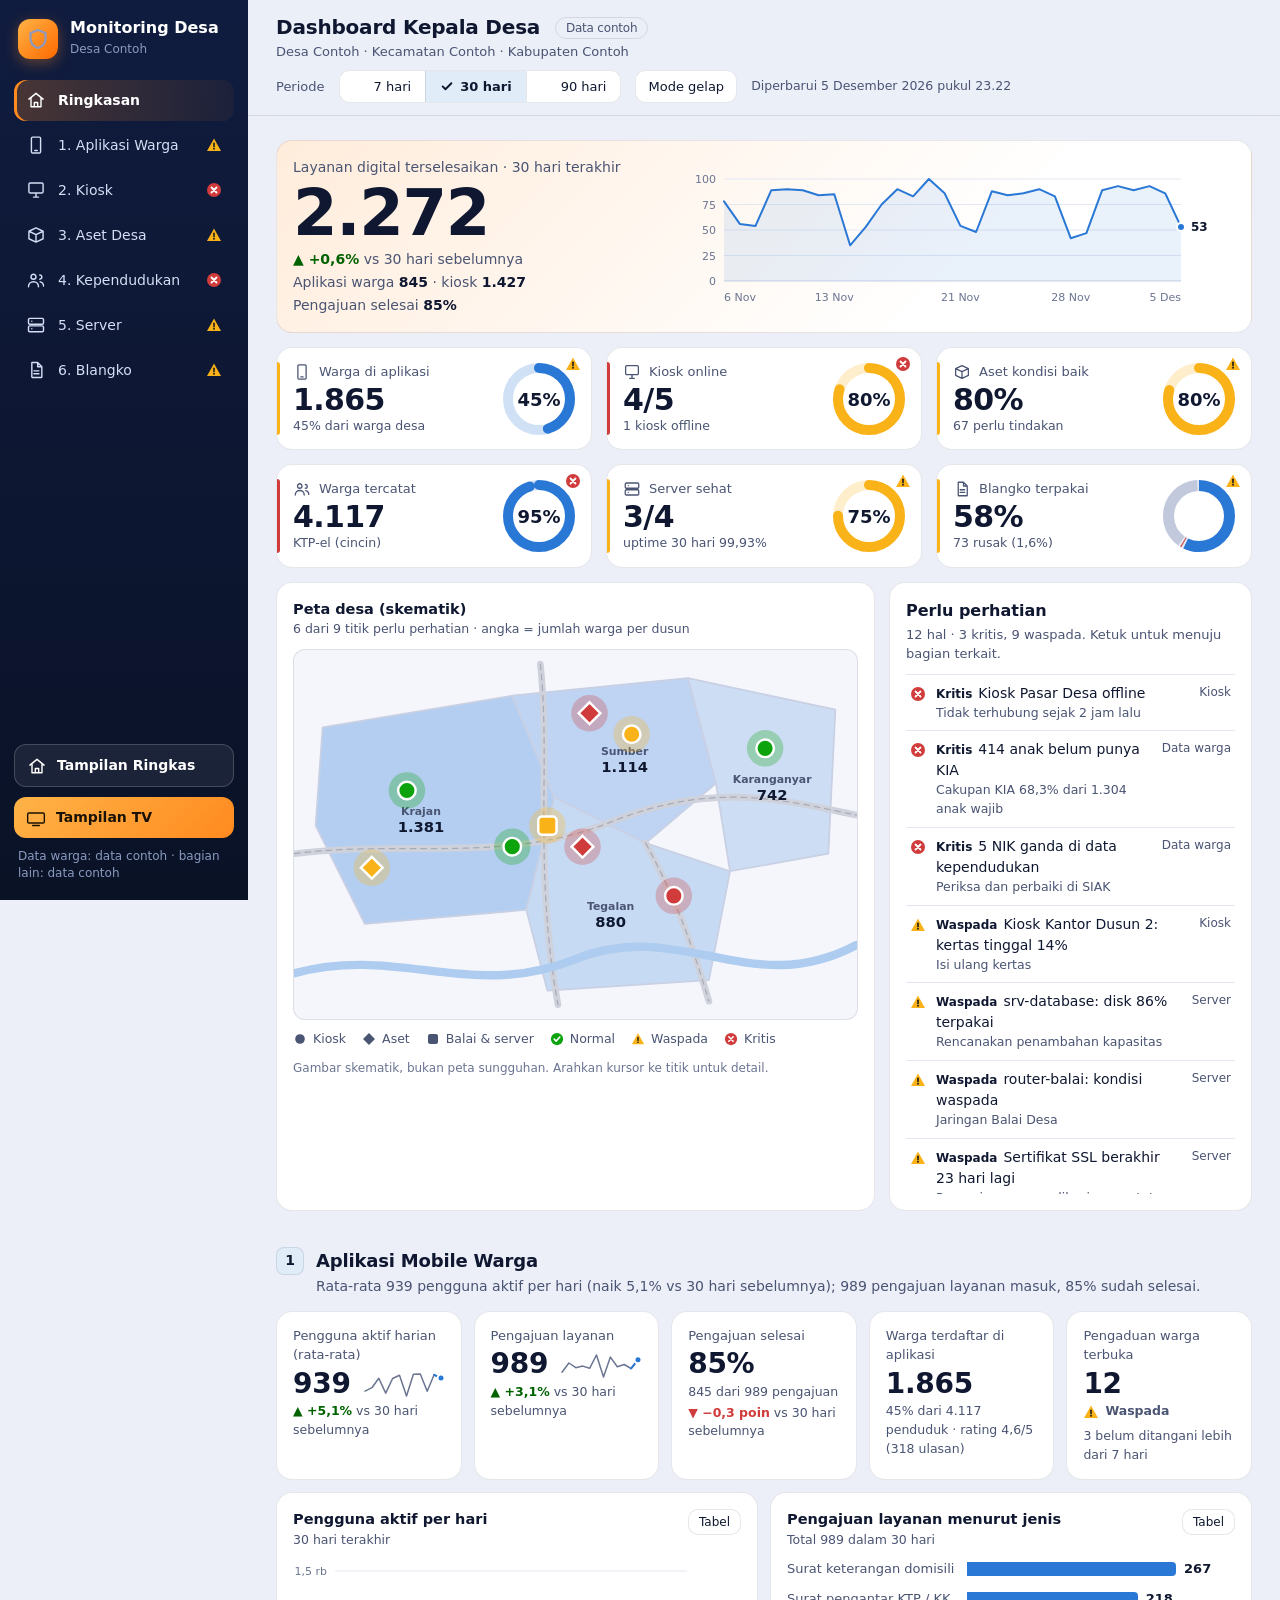
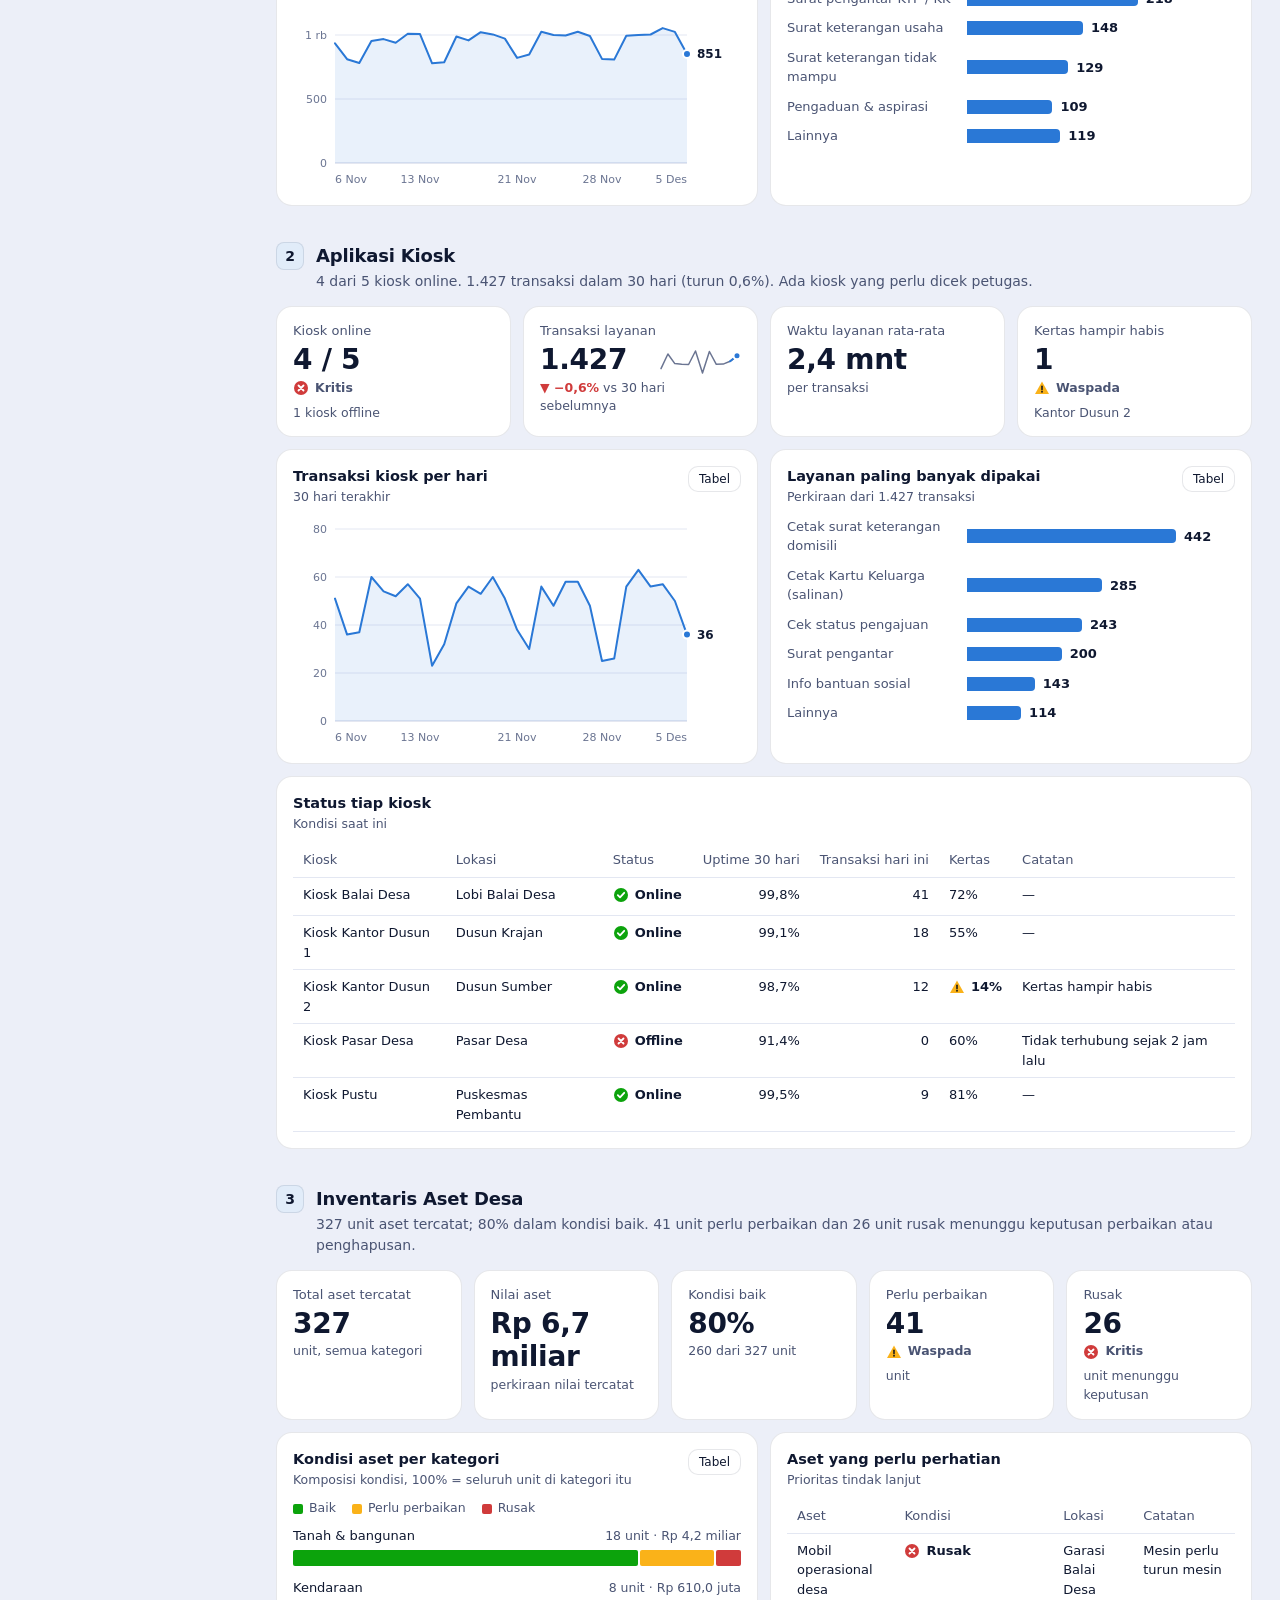
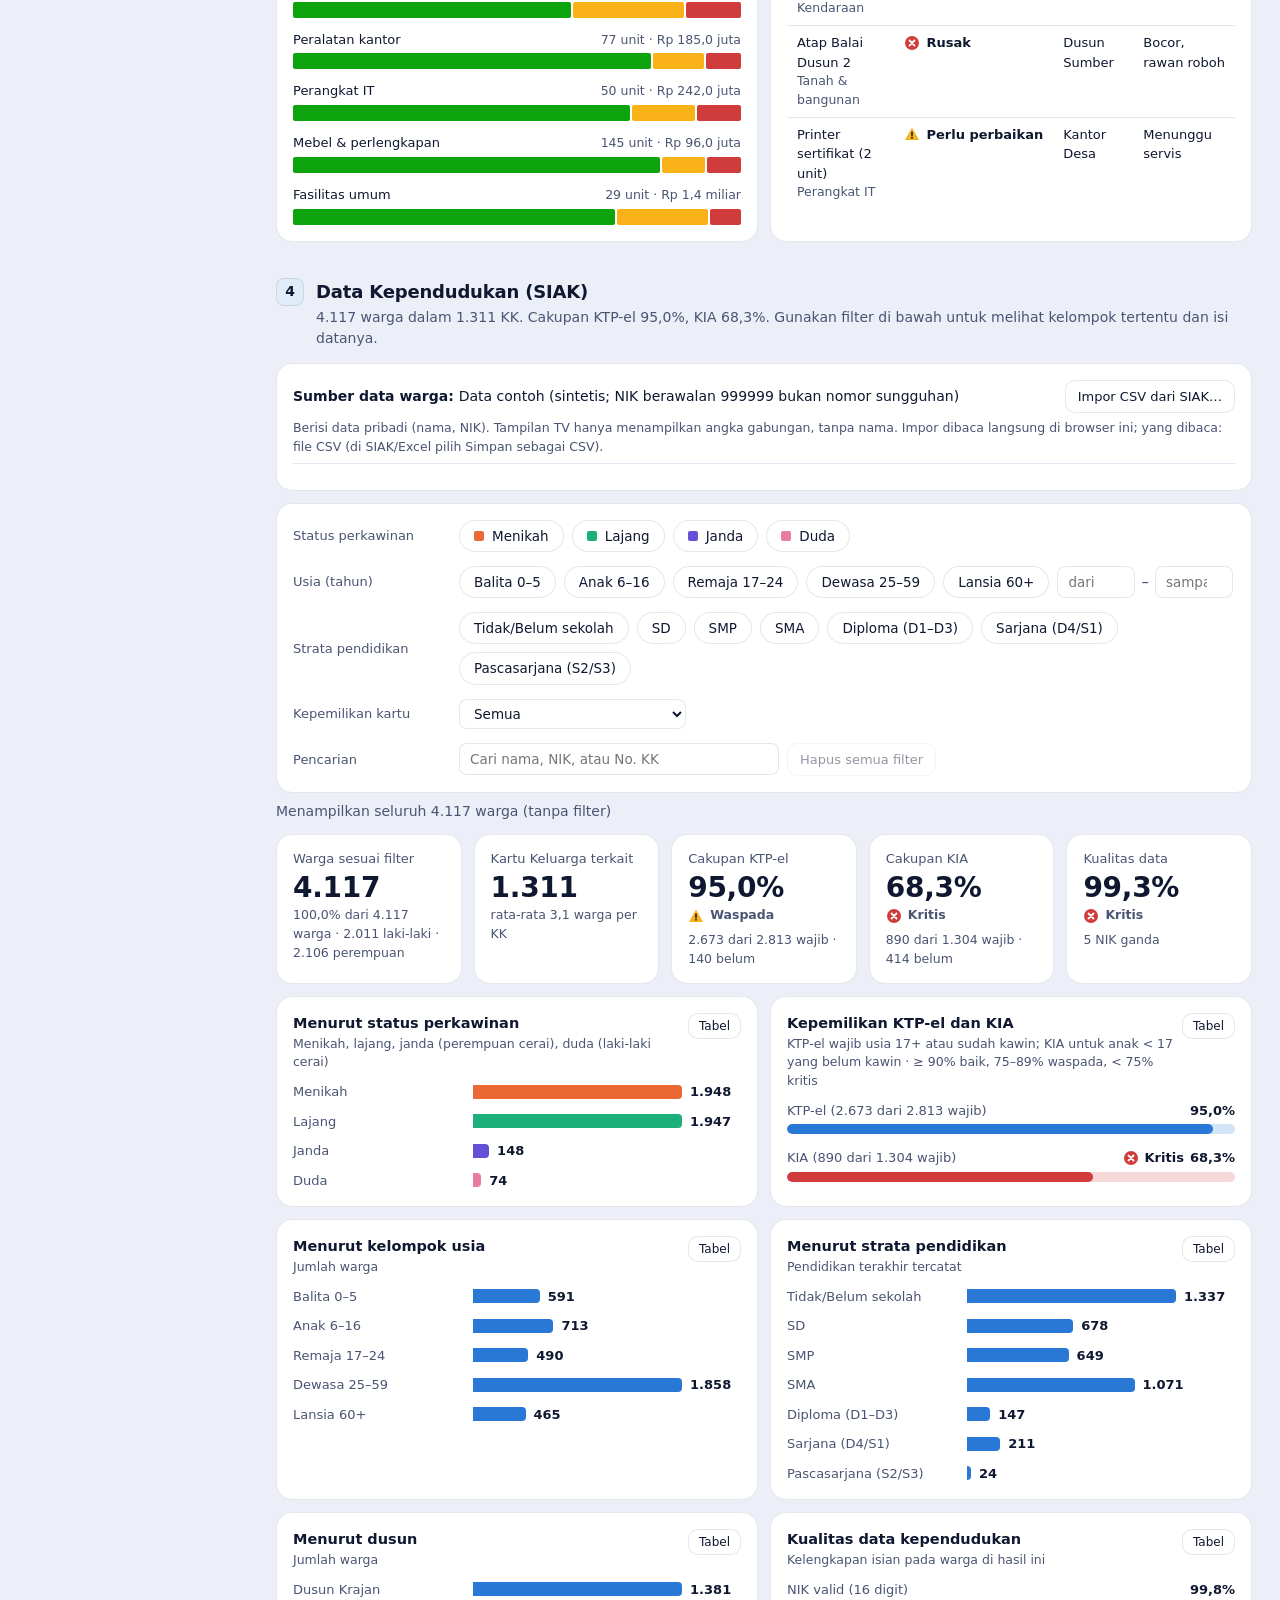
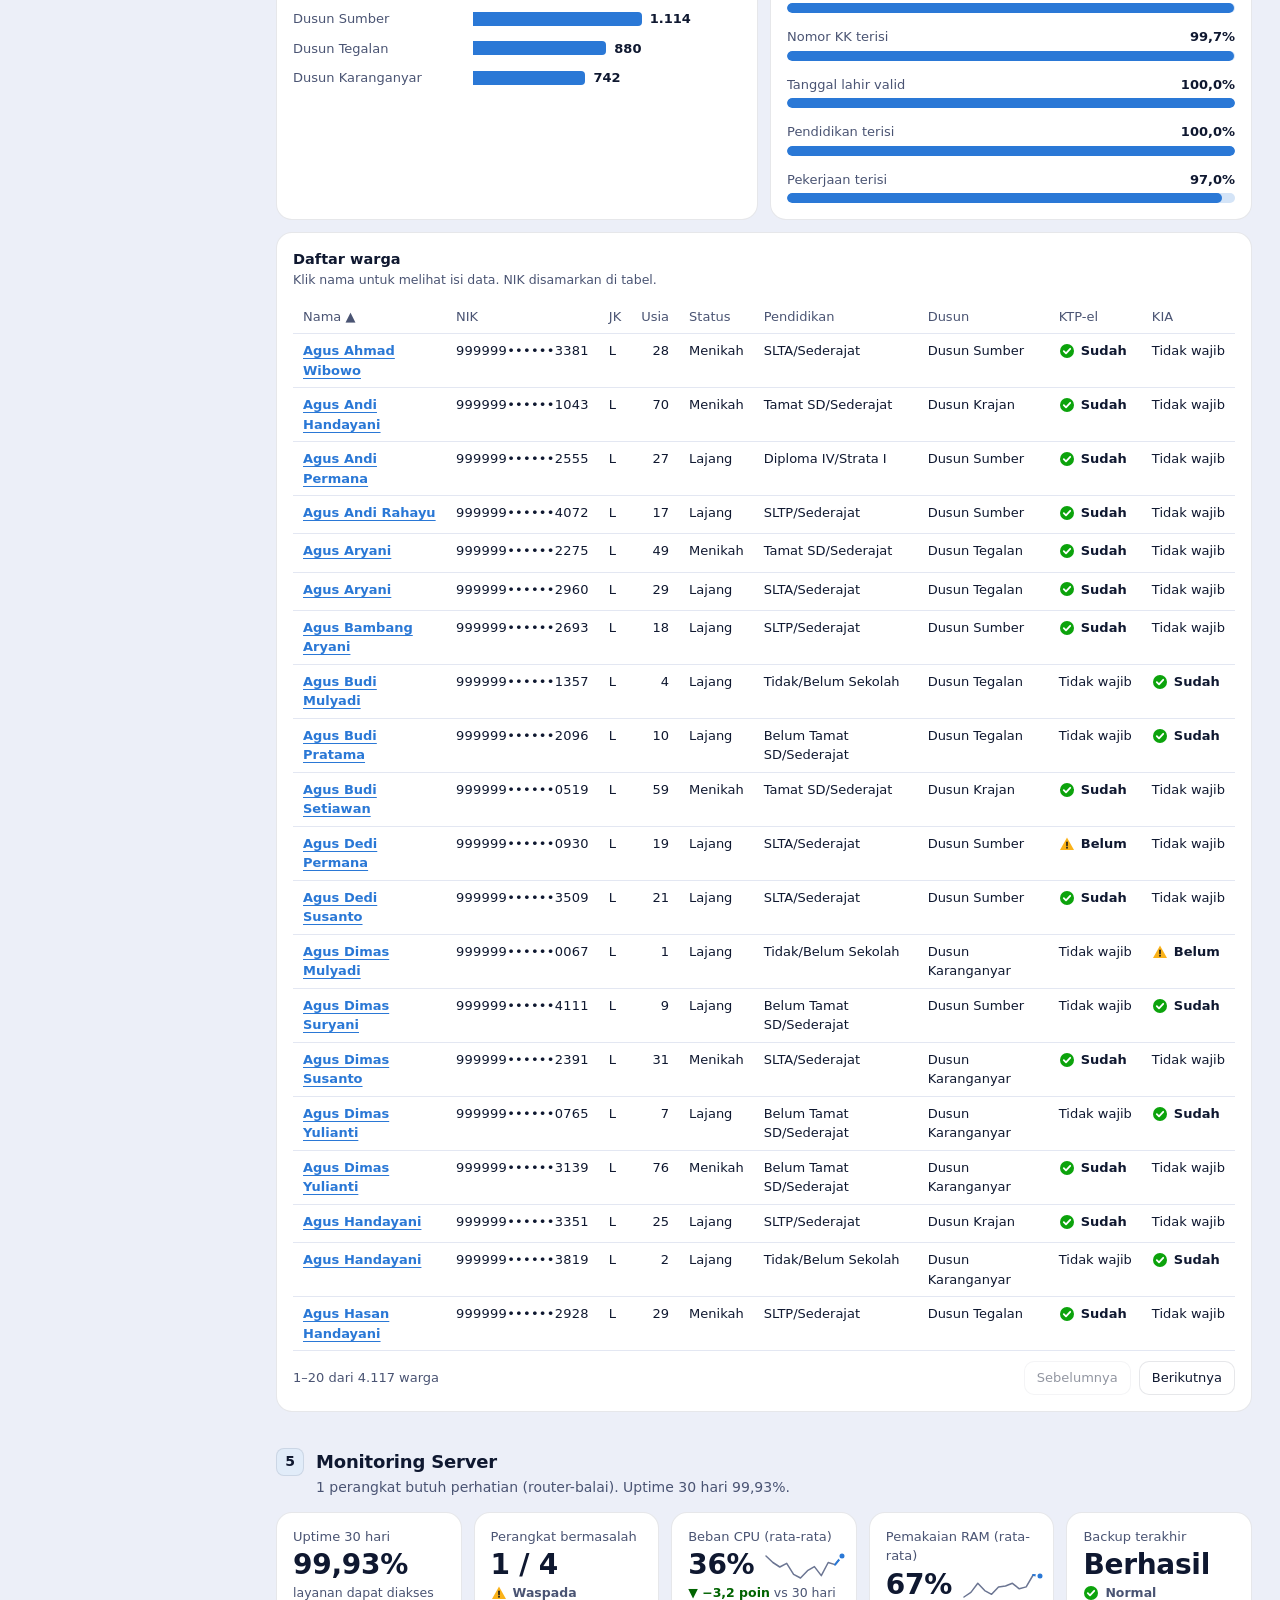
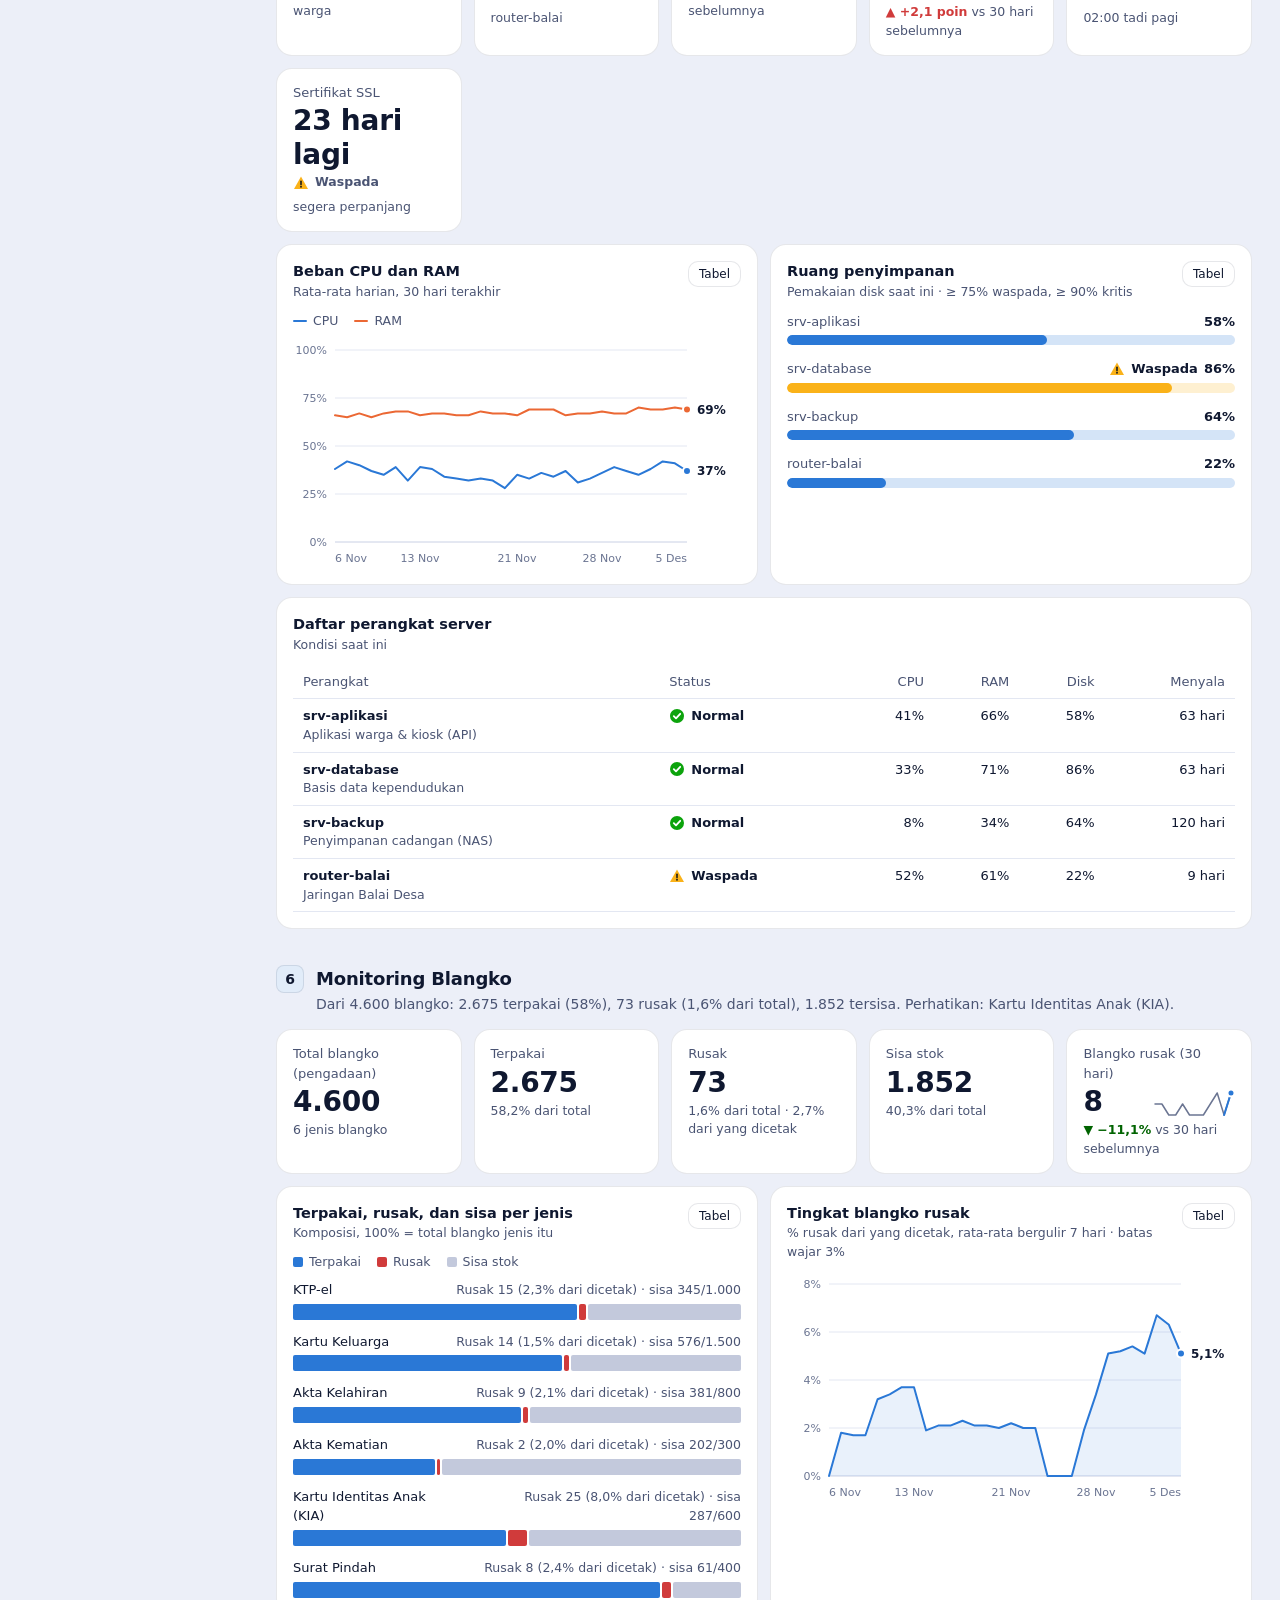
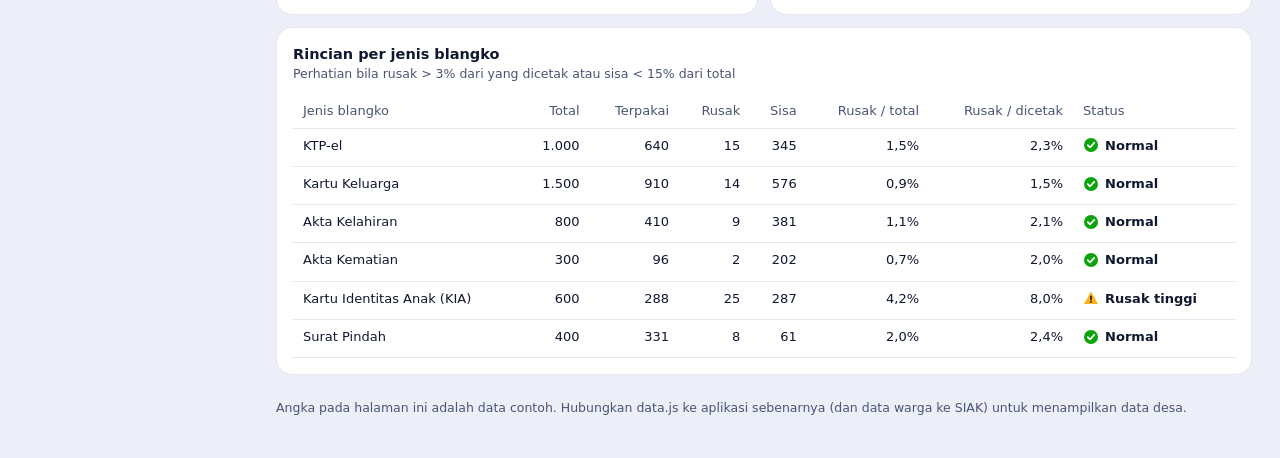
==== index.html @ d1e8c0b8 "Tambah tampilan ringkas (bahasa sehari-hari, status Baik/Perlu dicek/Segera ditangani, daftar tindak" ====
<!doctype html>
<html lang="id">
<head>
<meta charset="utf-8">
<meta name="viewport" content="width=device-width, initial-scale=1">
<title>Dashboard Kepala Desa</title>
<meta name="description" content="Ringkasan laporan seluruh aplikasi desa: aplikasi warga, kiosk, inventaris aset, data warga, server, dan blangko.">
<link rel="stylesheet" href="theme.css">
<style>
  * { box-sizing: border-box; }
  html { scroll-behavior: smooth; scroll-padding-top: 96px; }
  body {
    margin: 0;
    background: var(--page);
    color: var(--ink);
    font: 15px/1.5 system-ui, -apple-system, "Segoe UI", sans-serif;
    -webkit-text-size-adjust: 100%;
  }
  :focus-visible { outline: 2px solid var(--s1); outline-offset: 2px; border-radius: 4px; }
  button { font: inherit; color: inherit; }
  h1, h2, h3, p { margin: 0; }

  /* ---------- kerangka: sidebar + isi ---------- */
  .shell { display: grid; grid-template-columns: 248px minmax(0, 1fr); min-height: 100vh; }
  .side { position: sticky; top: 0; height: 100vh; background: var(--side-bg); color: var(--side-ink); display: flex; flex-direction: column; gap: 20px; padding: 18px 14px; overflow: auto; }
  .side-brand { display: flex; align-items: center; gap: 12px; padding: 0 4px; }
  .logo svg { stroke-width: 2.2; }
  .side-brand b { display: block; color: #fff; font-size: 16px; line-height: 1.2; }
  .side-brand span { font-size: 12px; color: var(--side-muted); }
  .nav { display: flex; flex-direction: column; gap: 4px; }
  .nav a { display: flex; align-items: center; gap: 12px; padding: 10px 12px; border-radius: 12px; color: var(--side-ink); text-decoration: none; font-size: 14px; }
  .nav a:hover { background: var(--side-hover); }
  .nav a[aria-current="true"] { color: #fff; font-weight: 600; background: linear-gradient(90deg, rgba(255, 138, 31, .24), rgba(255, 138, 31, .05)); box-shadow: inset 3px 0 0 var(--accent); }
  .nav .ic { width: 20px; height: 20px; flex: none; }
  .nav .st { margin-left: auto; line-height: 0; }
  .nav .st .ico { width: 16px; height: 16px; }
  .side-foot { margin-top: auto; display: flex; flex-direction: column; gap: 10px; }
  .side-tv { display: flex; align-items: center; gap: 10px; padding: 10px 12px; border-radius: 12px; text-decoration: none; font-weight: 600; font-size: 14px; color: var(--accent-ink); background: linear-gradient(135deg, #ffb347, var(--accent)); }
  .side-tv.simple { background: var(--side-hover); color: #fff; border: 1px solid rgba(255,255,255,.18); }
  .side-src { font-size: 12px; color: var(--side-muted); line-height: 1.4; padding: 0 4px; }
  .content { min-width: 0; display: flex; flex-direction: column; }
  .top { position: sticky; top: 0; z-index: 20; display: flex; flex-wrap: wrap; justify-content: space-between; align-items: center; gap: 8px 16px; padding: 12px 28px; background: color-mix(in srgb, var(--page) 90%, transparent); backdrop-filter: blur(10px); border-bottom: 1px solid var(--border); }
  .top h1 { font-size: 20px; font-weight: 700; letter-spacing: -0.01em; }
  .top p { font-size: 13px; color: var(--ink2); }
  .top-r { display: flex; flex-wrap: wrap; align-items: center; gap: 8px 14px; }
  .top-r .lbl { font-size: 13px; color: var(--ink2); }
  .badge-demo { display: inline-block; margin-left: 8px; padding: 1px 10px; border-radius: 999px; border: 1px solid var(--border); font-size: 12px; font-weight: 400; color: var(--ink2); vertical-align: 2px; }
  .btn { background: var(--surface); border: 1px solid var(--border); border-radius: 10px; padding: 6px 12px; cursor: pointer; font-size: 13px; color: var(--ink); }
  .btn:hover { background: color-mix(in srgb, var(--ink) 6%, var(--surface)); }
  .btn[aria-pressed="true"] { border-color: var(--s1); }
  .seg-ctl { display: inline-flex; border: 1px solid var(--border); border-radius: 10px; overflow: hidden; background: var(--surface); }
  .seg-ctl button { background: none; border: 0; padding: 6px 14px; cursor: pointer; font-size: 13px; display: inline-flex; align-items: center; gap: 6px; }
  .seg-ctl button + button { border-left: 1px solid var(--border); }
  .seg-ctl button:hover { background: color-mix(in srgb, var(--ink) 6%, var(--surface)); }
  .seg-ctl button[aria-checked="true"] { font-weight: 600; background: color-mix(in srgb, var(--s1) 14%, var(--surface)); }
  .seg-ctl .chk { width: 14px; height: 14px; visibility: hidden; }
  .seg-ctl button[aria-checked="true"] .chk { visibility: visible; }
  .updated { font-size: 12.5px; color: var(--ink2); }
  main { padding: 24px 28px 24px; transition: opacity .15s; }
  footer { padding: 0 28px 40px; font-size: 12.5px; color: var(--ink2); }
  @media (max-width: 960px) {
    .shell { grid-template-columns: 1fr; }
    .side { position: static; height: auto; flex-direction: row; align-items: center; padding: 10px 12px; gap: 10px; overflow-x: auto; }
    .side-brand span, .side-foot .side-src { display: none; }
    .side-brand b { white-space: nowrap; font-size: 14px; }
    .nav { flex-direction: row; }
    .nav a { white-space: nowrap; padding: 8px 12px; }
    .nav a .st { display: none; }
    .side-foot { margin: 0; }
    .side-tv span { display: none; }
    .top, main, footer { padding-left: 16px; padding-right: 16px; }
    html { scroll-padding-top: 130px; }
  }

  /* ---------- data kependudukan ---------- */
  .sourcebar { margin-bottom: 12px; display: flex; flex-direction: column; gap: 6px; }
  .sourcebar .src-line { display: flex; flex-wrap: wrap; justify-content: space-between; align-items: center; gap: 8px 16px; font-size: 14px; }
  .row-btns, .pager-btns { display: inline-flex; gap: 8px; flex-wrap: wrap; }
  .err { color: var(--crit-text); font-size: 13.5px; font-weight: 600; }
  .import-report { border-top: 1px solid var(--grid); padding-top: 10px; display: flex; flex-direction: column; gap: 6px; font-size: 13.5px; }
  .t-sub { font-size: 12.5px; color: var(--ink2); }
  .filters { display: flex; flex-direction: column; gap: 14px; margin-bottom: 8px; }
  .fgroup { display: grid; grid-template-columns: 150px 1fr; gap: 6px 16px; align-items: center; }
  .f-title { font-size: 13px; color: var(--ink2); }
  .f-ctl { display: flex; flex-wrap: wrap; gap: 8px; align-items: center; }
  .chip { display: inline-flex; align-items: center; gap: 8px; padding: 5px 14px; border-radius: 999px; border: 1px solid var(--border); background: var(--surface); cursor: pointer; font-size: 13.5px; }
  .chip:hover { background: color-mix(in srgb, var(--ink) 6%, var(--surface)); }
  .chip[aria-pressed="true"] { border-color: var(--s1); background: color-mix(in srgb, var(--s1) 14%, var(--surface)); font-weight: 600; }
  .chip .dot { width: 10px; height: 10px; border-radius: 2px; flex: none; }
  .filters input, .filters select { font: inherit; font-size: 13.5px; color: var(--ink); background: var(--surface); border: 1px solid var(--border); border-radius: 8px; padding: 5px 10px; }
  .filters input[type="number"] { width: 78px; }
  .filters input[type="search"] { width: min(100%, 320px); }
  .range { display: inline-flex; align-items: center; gap: 6px; color: var(--ink2); }
  .btn:disabled { opacity: .45; cursor: default; }
  .warga-count { font-size: 14px; color: var(--ink2); margin: 4px 0 12px; }
  .warga-results > .card { margin-bottom: 12px; }
  .sortbtn, .linkbtn { background: none; border: 0; padding: 0; font: inherit; color: inherit; cursor: pointer; text-align: left; }
  .sortbtn { font-weight: 500; color: var(--ink2); white-space: nowrap; }
  .linkbtn { color: var(--s1); font-weight: 600; text-decoration: underline; text-underline-offset: 3px; }
  td.mono { font-variant-numeric: tabular-nums; letter-spacing: .02em; }
  .pager { display: flex; justify-content: space-between; align-items: center; gap: 12px; padding-top: 10px; font-size: 13px; color: var(--ink2); flex-wrap: wrap; }
  dialog.detail { width: min(760px, calc(100vw - 24px)); max-height: calc(100vh - 32px); overflow: auto; background: var(--surface); color: var(--ink); border: 1px solid var(--border); border-radius: 14px; padding: 18px 20px; box-shadow: var(--shadow); }
  dialog.detail::backdrop { background: rgba(0, 0, 0, .55); }
  .detail-head { display: flex; justify-content: space-between; align-items: flex-start; gap: 12px; }
  .detail-head h3 { font-size: 20px; font-weight: 600; }
  .detail-head p { color: var(--ink2); font-size: 14px; }
  .detail-warn { margin: 10px 0; padding: 6px 10px; border-radius: 8px; border: 1px solid var(--border); font-size: 12.5px; color: var(--ink2); }
  .detail-body { display: grid; grid-template-columns: 1fr 1fr; gap: 14px 24px; }
  .detail-body h4 { font-size: 13px; font-weight: 600; margin: 0 0 6px; color: var(--ink2); }
  .detail-body .span2 { grid-column: 1 / -1; }
  .kv2 { display: grid; grid-template-columns: 150px 1fr; gap: 4px 10px; margin: 0; font-size: 13.5px; }
  .kv2 dt { color: var(--ink2); }
  .kv2 dd { margin: 0; overflow-wrap: anywhere; }
  .nikrow { display: inline-flex; align-items: center; gap: 8px; flex-wrap: wrap; }
  .nikrow .btn { padding: 2px 10px; font-size: 12px; }
  .fam { margin: 0; padding-left: 18px; font-size: 13.5px; columns: 2; }
  .fam .me { font-weight: 600; }
  @media (max-width: 700px) {
    .fgroup { grid-template-columns: 1fr; }
    .detail-body { grid-template-columns: 1fr; }
    .fam { columns: 1; }
  }
  .stack-seg.dim { opacity: .3; }
  .kv-keys dt { display: flex; align-items: center; gap: 8px; }
  .kv-keys .box { width: 12px; height: 12px; border-radius: 3px; }
  .kv-keys .off { color: var(--muted); font-weight: 400; }
  .meters.cols2 { display: grid; grid-template-columns: repeat(auto-fit, minmax(min(100%, 320px), 1fr)); gap: 14px 32px; }

  /* ---------- ringkasan ---------- */
  main.is-loading { opacity: .55; }
  .card {
    background: var(--surface); border: 1px solid var(--border); border-radius: var(--radius); padding: 16px;
    min-width: 0;
  }
  .alert-list { list-style: none; margin: 0; padding: 0; max-height: 300px; overflow: auto; }
  .alert-list li { border-top: 1px solid var(--grid); }
  .alert-list a {
    display: grid; grid-template-columns: 16px 1fr auto; gap: 10px; align-items: start;
    padding: 8px 4px; text-decoration: none; color: inherit; border-radius: 6px;
  }
  .alert-list a:hover { background: color-mix(in srgb, var(--ink) 5%, var(--surface)); }
  .alert-list .ico { margin-top: 3px; }
  .alert-list .a-title { font-size: 14px; }
  .alert-list .a-detail { font-size: 12.5px; color: var(--ink2); }
  .alert-list .a-sec { font-size: 12px; color: var(--ink2); white-space: nowrap; }
  .sev { font-size: 12px; font-weight: 600; margin-right: 6px; }
  .all-good { display: flex; gap: 10px; align-items: center; padding: 12px 0; font-size: 14px; }


  /* ---------- ringkasan: KPI + peta + peringatan ---------- */
  .kpi-grid { display: grid; grid-template-columns: repeat(4, minmax(0, 1fr)); gap: 14px; margin-bottom: 14px; }
  .kpi-grid .hero { grid-column: span 2; display: grid; grid-template-columns: minmax(200px, 0.8fr) minmax(0, 1.2fr); align-items: center; gap: 4px 20px; background: linear-gradient(135deg, color-mix(in srgb, var(--accent) 16%, var(--surface)), var(--surface) 70%); }
  .hero-main { display: flex; flex-direction: column; gap: 2px; min-width: 0; }
  .hero-trend { min-width: 0; }
  @media (max-width: 700px) { .kpi-grid .hero { grid-template-columns: 1fr; } }
  .hero .hero-label { font-size: 14px; color: var(--ink2); }
  .hero .hero-val { font-size: clamp(44px, 5vw, 64px); line-height: 1.05; font-weight: 700; letter-spacing: -0.02em; }
  .hero .hero-sub { font-size: 14px; color: var(--ink2); }
  .hero .hero-sub b { color: var(--ink); font-weight: 600; }
  @media (max-width: 1500px) { .kpi-grid { grid-template-columns: repeat(3, minmax(0, 1fr)); } .kpi-grid .hero { grid-column: span 3; } }
  @media (max-width: 1000px) { .kpi-grid { grid-template-columns: repeat(2, minmax(0, 1fr)); } .kpi-grid .hero { grid-column: span 2; } }
  @media (max-width: 560px) { .kpi-grid { grid-template-columns: 1fr; } .kpi-grid .hero { grid-column: span 1; } }
  .overview2 { display: grid; grid-template-columns: minmax(0, 1.65fr) minmax(0, 1fr); gap: 14px; }
  @media (max-width: 1100px) { .overview2 { grid-template-columns: 1fr; } }
  .mapcard { display: flex; flex-direction: column; gap: 10px; padding-bottom: 12px; }
  .mapframe { aspect-ratio: 160 / 105; border-radius: 12px; overflow: hidden; background: var(--surface2); border: 1px solid var(--border); }
  .mapcard .note { font-size: 12px; color: var(--muted); }
  .alerts { display: flex; flex-direction: column; min-height: 0; }
  .alerts h2 { font-size: 16px; font-weight: 600; }
  .alerts .alerts-sub { font-size: 13px; color: var(--ink2); margin: 2px 0 10px; }
  .alerts .alert-list { flex: 1; max-height: 520px; }

  /* ---------- seksi ---------- */
  .sec { margin-top: 36px; }
  .sec-head { display: flex; gap: 12px; align-items: flex-start; margin-bottom: 14px; }
  .sec-num {
    flex: none; width: 28px; height: 28px; border-radius: 8px; display: grid; place-items: center;
    font-size: 14px; font-weight: 600; background: color-mix(in srgb, var(--s1) 14%, var(--surface)); border: 1px solid var(--border);
  }
  .sec-head h2 { font-size: 18px; font-weight: 600; letter-spacing: -0.01em; }
  .insight { font-size: 14px; color: var(--ink2); margin-top: 2px; }
  .tiles { display: grid; grid-template-columns: repeat(auto-fit, minmax(min(100%, 175px), 1fr)); gap: 12px; margin-bottom: 12px; }
  .grid2 { display: grid; grid-template-columns: repeat(auto-fit, minmax(min(100%, 420px), 1fr)); gap: 12px; margin-bottom: 12px; }
  .tile { display: flex; flex-direction: column; gap: 2px; padding: 14px 16px; }
  .tile .t-label { font-size: 13px; color: var(--ink2); }
  .tile .t-row { display: flex; justify-content: space-between; align-items: flex-end; gap: 8px; }
  .tile .t-val { font-size: 28px; line-height: 1.2; font-weight: 600; letter-spacing: -0.01em; }
  .tile .t-sub { font-size: 12.5px; color: var(--ink2); }
  .tile .t-delta { font-size: 12.5px; color: var(--ink2); }
  .tile .t-delta .d { font-weight: 600; }
  .tile .t-delta .d.good { color: var(--good-text); }
  .tile .t-delta .d.bad { color: var(--crit-text); }
  .tile .spark { flex: none; }

  .card-head { display: flex; justify-content: space-between; align-items: flex-start; gap: 8px; margin-bottom: 10px; }
  .card-head h3 { font-size: 14.5px; font-weight: 600; }
  .card-head p { font-size: 12.5px; color: var(--ink2); }
  .card-head .btn { padding: 3px 10px; font-size: 12px; flex: none; }

  /* ---------- grafik ---------- */
  .plot svg { display: block; max-width: 100%; touch-action: pan-y; }
  .plot .grid { stroke: var(--grid); stroke-width: 1; }
  .plot .axis { stroke: var(--axis); stroke-width: 1; }
  .plot .tick { fill: var(--muted); font-size: 11px; }
  .plot .endlabel { fill: var(--ink); font-size: 12px; font-weight: 600; }
  .plot .cross { stroke: var(--axis); stroke-width: 1; }
  .legend { display: flex; flex-wrap: wrap; gap: 4px 16px; margin-bottom: 8px; font-size: 12.5px; color: var(--ink2); }
  .legend span { display: inline-flex; align-items: center; gap: 6px; }
  .legend i { display: inline-block; flex: none; }
  .legend i.line { width: 14px; height: 2px; border-radius: 2px; }
  .legend i.box { width: 10px; height: 10px; border-radius: 2px; }

  .hbars { display: flex; flex-direction: column; gap: 10px; }
  .hbar-row { display: grid; grid-template-columns: minmax(100px, 38%) minmax(0, 1fr); gap: 4px 10px; align-items: center; border-radius: 6px; }
  .hbar-label { font-size: 13px; color: var(--ink2); }
  .hbar-track { display: flex; align-items: center; gap: 8px; min-width: 0; }
  .hbar-fill { height: 14px; border-radius: 0 4px 4px 0; min-width: 2px; transition: filter .1s; }
  .hbar-row:hover .hbar-fill, .hbar-row:focus-visible .hbar-fill { filter: brightness(1.12); }
  .hbar-val { font-size: 13px; font-weight: 600; white-space: nowrap; }
  @media (max-width: 520px) {
    .hbar-row { grid-template-columns: 1fr; }
  }

  .stack-rows { display: flex; flex-direction: column; gap: 12px; }
  .stack-row { border-radius: 6px; }
  .stack-top { display: flex; justify-content: space-between; align-items: baseline; gap: 12px; margin-bottom: 4px; font-size: 13px; }
  .stack-top .l { color: var(--ink); }
  .stack-top .r { color: var(--ink2); font-size: 12.5px; text-align: right; }
  .stack-bar { display: flex; gap: 2px; height: 16px; }
  .stack-seg { min-width: 3px; border-radius: 2px; transition: filter .1s; }
  .stack-seg:hover { filter: brightness(1.12); }

  .meters { display: flex; flex-direction: column; gap: 14px; }
  .meter-top { display: flex; justify-content: space-between; align-items: center; gap: 8px; font-size: 13px; margin-bottom: 4px; }
  .meter-top .l { color: var(--ink2); }
  .meter-top .v { font-weight: 600; display: inline-flex; align-items: center; gap: 6px; }
  .meter-track { height: 10px; border-radius: 5px; background: color-mix(in srgb, var(--fillc) 20%, var(--surface)); overflow: hidden; }
  .meter-fill { height: 100%; border-radius: 5px; background: var(--fillc); }

  .kv { display: grid; grid-template-columns: 1fr auto; gap: 8px 12px; font-size: 14px; }
  .kv dt { color: var(--ink2); }
  .kv dd { margin: 0; font-weight: 600; text-align: right; }

  /* ---------- tabel ---------- */
  .tablewrap { overflow: auto; max-height: 300px; }
  .tablewrap.tall { max-height: none; }
  table { width: 100%; border-collapse: collapse; font-size: 13px; }
  th, td { padding: 7px 10px; text-align: left; border-bottom: 1px solid var(--grid); vertical-align: top; }
  th { color: var(--ink2); font-weight: 500; white-space: nowrap; position: sticky; top: 0; background: var(--surface); }
  td.num, th.num { text-align: right; font-variant-numeric: tabular-nums; }
  td.nowrap { white-space: nowrap; }

  /* ---------- tooltip ---------- */
  #tip {
    position: fixed; z-index: 50; pointer-events: none; max-width: 280px;
    background: var(--surface); color: var(--ink); border: 1px solid var(--border);
    border-radius: 8px; padding: 8px 10px; box-shadow: var(--shadow); font-size: 12.5px;
  }
  #tip[hidden] { display: none; }
  #tip .tip-title { color: var(--ink2); margin-bottom: 4px; }
  #tip .tip-row { display: flex; align-items: center; gap: 8px; }
  #tip .tip-key { width: 10px; height: 3px; border-radius: 2px; flex: none; }
  #tip .tip-val { font-weight: 600; font-size: 13.5px; }
  #tip .tip-name { color: var(--ink2); }


  /* tekstur cadangan untuk cetak / forced-colors (identitas tidak bergantung warna saja) */
  @media print, (forced-colors: active) {
    .stack-seg:nth-child(odd), .hbar-fill { background-image: repeating-linear-gradient(45deg, rgba(0,0,0,.35) 0 2px, transparent 2px 6px); }
    .stack-seg:nth-child(even) { background-image: repeating-linear-gradient(135deg, rgba(0,0,0,.35) 0 2px, transparent 2px 6px); }
  }
  @media print {
    .side, .top .top-r { display: none; }
    .shell { display: block; }
    .sec { break-inside: avoid-page; }
  }
  @media (prefers-reduced-motion: reduce) { html { scroll-behavior: auto; } * { transition: none !important; } }
</style>
</head>
<body>
<div class="shell">
  <aside class="side" id="side">
    <div class="side-brand"><span class="logo" id="side-logo"></span><div><b>Monitoring Desa</b><span id="side-desa"></span></div></div>
    <nav class="nav" id="nav" aria-label="Bagian laporan"></nav>
    <div class="side-foot">
      <a class="side-tv simple" href="ringkas.html" id="side-simple"></a>
      <a class="side-tv" href="tv.html" id="side-tv"></a>
      <p class="side-src" id="side-src"></p>
    </div>
  </aside>
  <div class="content">
    <header class="top">
      <div>
        <h1>Dashboard Kepala Desa <span class="badge-demo" id="demo-badge" hidden>Data contoh</span></h1>
        <p id="desa-name"></p>
      </div>
      <div class="top-r">
        <span class="lbl" id="periode-lbl">Periode</span>
        <div class="seg-ctl" role="radiogroup" aria-labelledby="periode-lbl" id="periode"></div>
        <button class="btn" id="theme-btn" type="button" aria-pressed="false">Mode gelap</button>
        <span class="updated" id="updated"></span>
      </div>
    </header>
    <main id="app" aria-live="polite"></main>
    <footer id="footer"></footer>
  </div>
</div>

<script src="config.js"></script>
<script src="data.js"></script>
<script src="warga.js"></script>
<script src="shared.js"></script>
<script src="ui.js"></script>
<script src="app.js"></script>
</body>
</html>
---- theme.css ----
/* Tema bersama (index.html dan tv.html): token warna terang/gelap + komponen kartu KPI, cincin, peta, sidebar. */
:root {
  color-scheme: light;
  --page: #eceff8;
  --surface: #ffffff;
  --surface2: #f4f6fc;
  --ink: #0f1830;
  --ink2: #4a5473;
  --muted: #6b7592;
  --grid: #e3e7f2;
  --axis: #c9d0e4;
  --border: rgba(15, 24, 48, 0.10);
  --s1: #2a78d6;
  --s2: #eb6834;
  --st1: #eb6834; --st2: #1baf7a; --st3: #6250d6; --st4: #e87ba4; /* menikah, lajang, janda, duda */
  --neutral-seg: #c3c9dc;
  --good: #0ca30c;
  --warn: #fab219;
  --crit: #d03b3b;
  --good-text: #006300;
  --crit-text: #d03b3b;
  --accent: #ff8a1f;
  --accent-ink: #1a1205;
  --side-bg: linear-gradient(180deg, #101c3f 0%, #0a1226 100%);
  --side-ink: #d5def5;
  --side-muted: #8b9ac0;
  --side-hover: rgba(255, 255, 255, 0.07);
  --shadow: 0 8px 28px rgba(15, 24, 48, 0.10);
  --radius: 16px;
}
@media (prefers-color-scheme: dark) {
  :root:where(:not([data-theme="light"])) {
    color-scheme: dark;
    --page: #0b1426;
    --surface: #111d35;
    --surface2: #16264a;
    --ink: #e8eefc;
    --ink2: #aab6d4;
    --muted: #8391b5;
    --grid: #1f2e4f;
    --axis: #2c3d63;
    --border: rgba(148, 163, 208, 0.16);
    --s1: #3987e5;
    --s2: #d95926;
    --st1: #d95926; --st2: #199e70; --st3: #9085e9; --st4: #d55181;
    --neutral-seg: #4a5a82;
    --good-text: #22c55e;
    --crit-text: #ff6b6b;
    --shadow: 0 8px 28px rgba(0, 0, 0, 0.45);
  }
}
:root[data-theme="dark"] {
  color-scheme: dark;
  --page: #0b1426;
  --surface: #111d35;
  --surface2: #16264a;
  --ink: #e8eefc;
  --ink2: #aab6d4;
  --muted: #8391b5;
  --grid: #1f2e4f;
  --axis: #2c3d63;
  --border: rgba(148, 163, 208, 0.16);
  --s1: #3987e5;
  --s2: #d95926;
  --st1: #d95926; --st2: #199e70; --st3: #9085e9; --st4: #d55181;
  --neutral-seg: #4a5a82;
  --good-text: #22c55e;
  --crit-text: #ff6b6b;
  --shadow: 0 8px 28px rgba(0, 0, 0, 0.45);
}

/* ---------- status (ikon + label, bukan warna saja) ---------- */
.pill { display: inline-flex; align-items: center; gap: 6px; white-space: nowrap; }
.pill b { font-weight: 600; }
.ico { flex: none; }
.good { color: var(--good-text); }
.bad { color: var(--crit-text); }

/* ---------- logo ---------- */
.logo { flex: none; width: 40px; height: 40px; border-radius: 12px; display: grid; place-items: center; color: var(--accent-ink); background: linear-gradient(135deg, #ffb347, var(--accent) 55%, #ff6a00); box-shadow: 0 4px 14px rgba(255, 138, 31, .35); }
.logo svg { width: 24px; height: 24px; }

/* ---------- kartu KPI dengan cincin ---------- */
.kpi-card {
  position: relative; display: flex; align-items: center; justify-content: space-between; gap: 10px;
  padding: 14px 16px; background: var(--surface); border: 1px solid var(--border); border-radius: var(--radius);
  text-decoration: none; color: inherit; min-width: 0; overflow: hidden;
}
.kpi-card::before { content: ""; position: absolute; left: 0; top: 14px; bottom: 14px; width: 3px; border-radius: 0 3px 3px 0; background: var(--kc, var(--s1)); }
.kpi-card .k-body { min-width: 0; display: flex; flex-direction: column; gap: 1px; }
.kpi-card .k-top { display: flex; align-items: center; gap: 8px; color: var(--ink2); font-size: 13px; }
.kpi-card .k-top svg { width: 18px; height: 18px; flex: none; }
.kpi-card .k-val { font-size: 30px; line-height: 1.1; font-weight: 700; letter-spacing: -0.02em; white-space: nowrap; }
.kpi-card .k-sub { font-size: 12.5px; color: var(--ink2); overflow: hidden; text-overflow: ellipsis; white-space: nowrap; }
.kpi-card .k-st { position: absolute; right: 10px; top: 8px; line-height: 0; }
.kpi-card .k-st .ico { width: 16px; height: 16px; }
.kpi-card a { color: inherit; }
a.kpi-card:hover { border-color: color-mix(in srgb, var(--kc, var(--s1)) 55%, var(--border)); }
.ring { flex: none; display: block; }
.ring-t { fill: var(--ink); font-weight: 700; font-size: 17px; }
.donut-big { fill: var(--ink); font-weight: 700; }
.donut-small { fill: var(--ink2); }

/* ---------- peta desa skematik ---------- */
.vmap { display: block; width: 100%; height: 100%; }
.vmap .zone { stroke: var(--axis); stroke-width: .5; stroke-linejoin: round; }
.vmap .road { fill: none; stroke: color-mix(in srgb, var(--ink) 16%, var(--surface2)); stroke-width: 1.9; stroke-linecap: round; }
.vmap .road-in { fill: none; stroke: color-mix(in srgb, var(--ink) 34%, var(--surface2)); stroke-width: .35; stroke-linecap: round; stroke-dasharray: 1.6 1.4; }
.vmap .river { fill: none; stroke: color-mix(in srgb, var(--s1) 38%, var(--surface)); stroke-width: 2.4; stroke-linecap: round; }
.vmap .zname { fill: var(--ink2); font-size: 3.1px; font-weight: 600; text-anchor: middle; }
.vmap .zcount { fill: var(--ink); font-size: 4.2px; font-weight: 700; text-anchor: middle; }
.vmap .mk { cursor: default; outline: none; }
.vmap .mk .halo { opacity: .28; }
.vmap .mk.alert .halo { animation: pulse 2.4s ease-out infinite; transform-box: fill-box; transform-origin: center; }
.vmap .mk.active .halo { opacity: .5; }
.vmap .mk:focus-visible .shape, .vmap .mk:hover .shape { stroke: var(--ink); }
.vmap .mk .shape { stroke: var(--surface); stroke-width: .7; }
.vmap .mk-label { fill: var(--ink); font-size: 3.2px; font-weight: 600; text-anchor: middle; paint-order: stroke; stroke: var(--surface); stroke-width: 1.1px; stroke-linejoin: round; }
@keyframes pulse { 0% { transform: scale(.7); opacity: .55; } 100% { transform: scale(1.6); opacity: 0; } }
@media (prefers-reduced-motion: reduce) { .vmap .mk.alert .halo { animation: none; } }
.map-legend { display: flex; flex-wrap: wrap; gap: 4px 16px; font-size: 12.5px; color: var(--ink2); }
.map-legend span { display: inline-flex; align-items: center; gap: 6px; }
.map-legend svg { width: 14px; height: 14px; flex: none; }
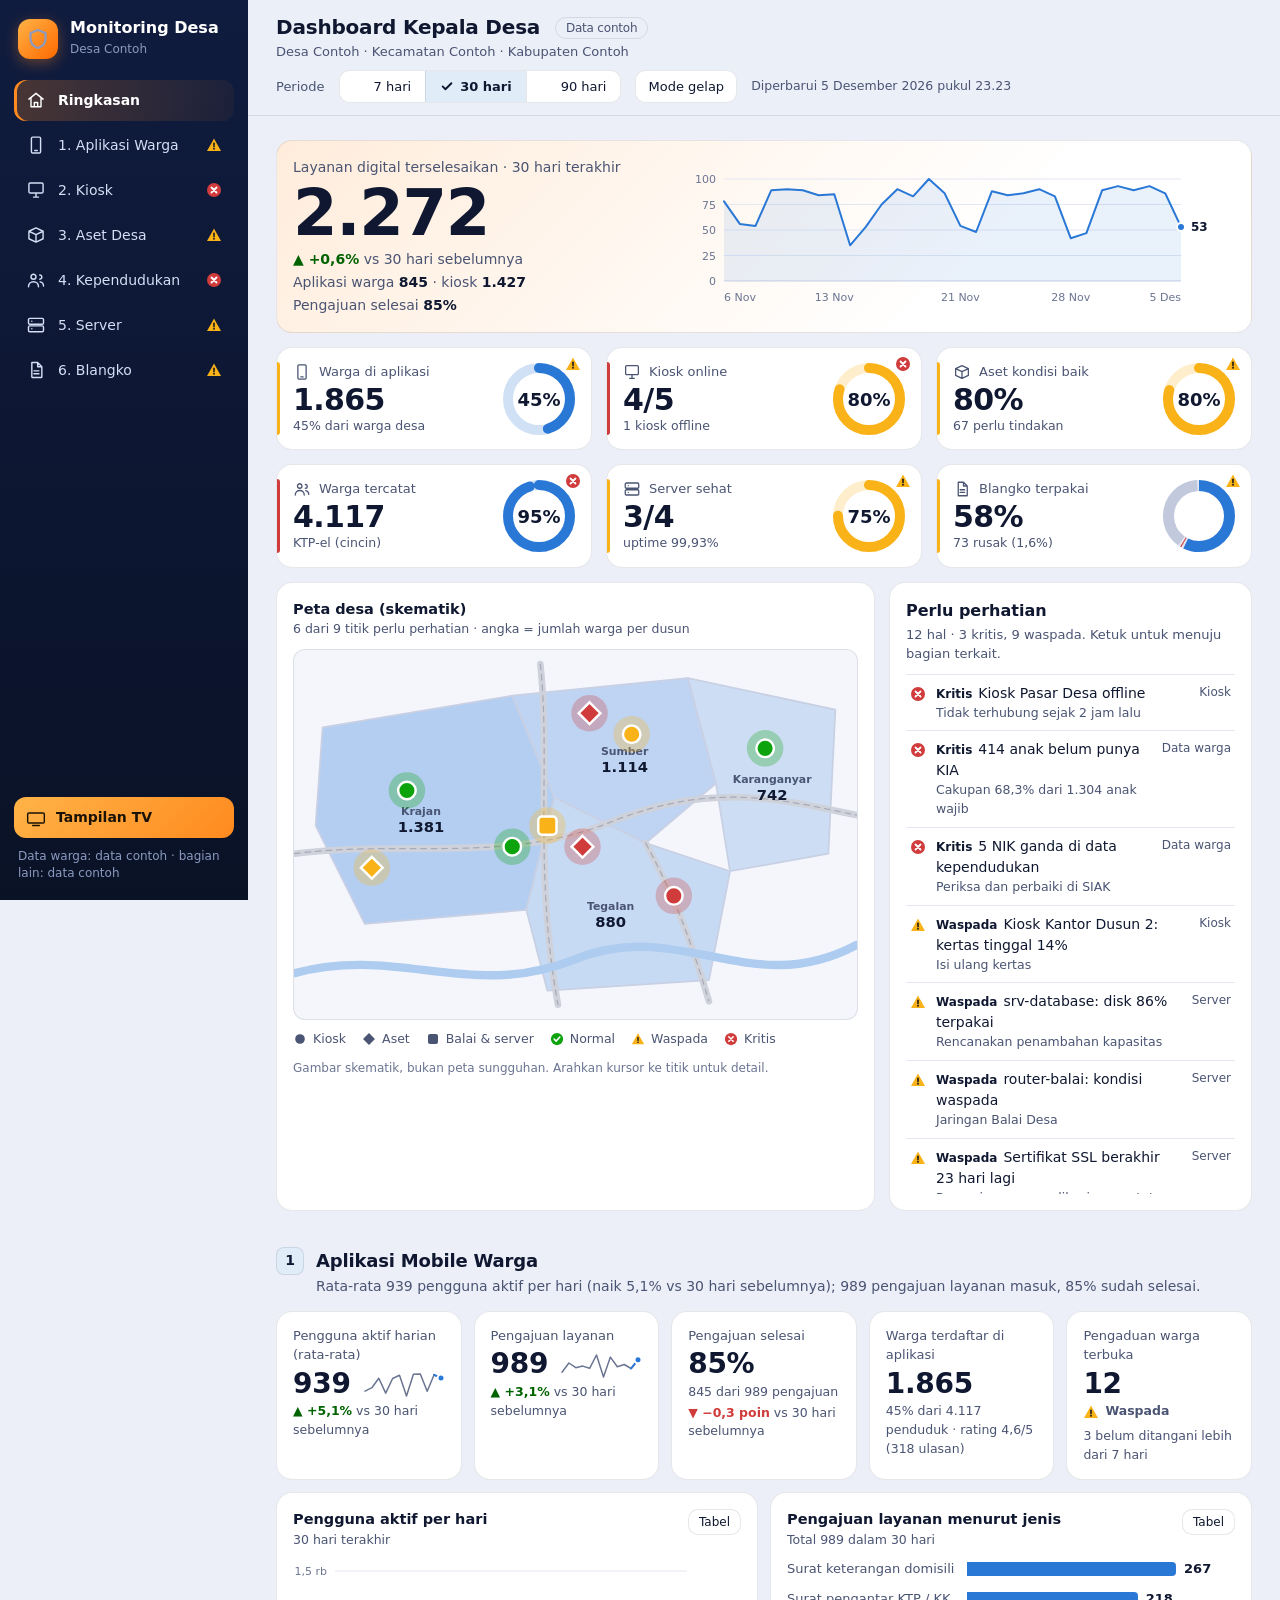
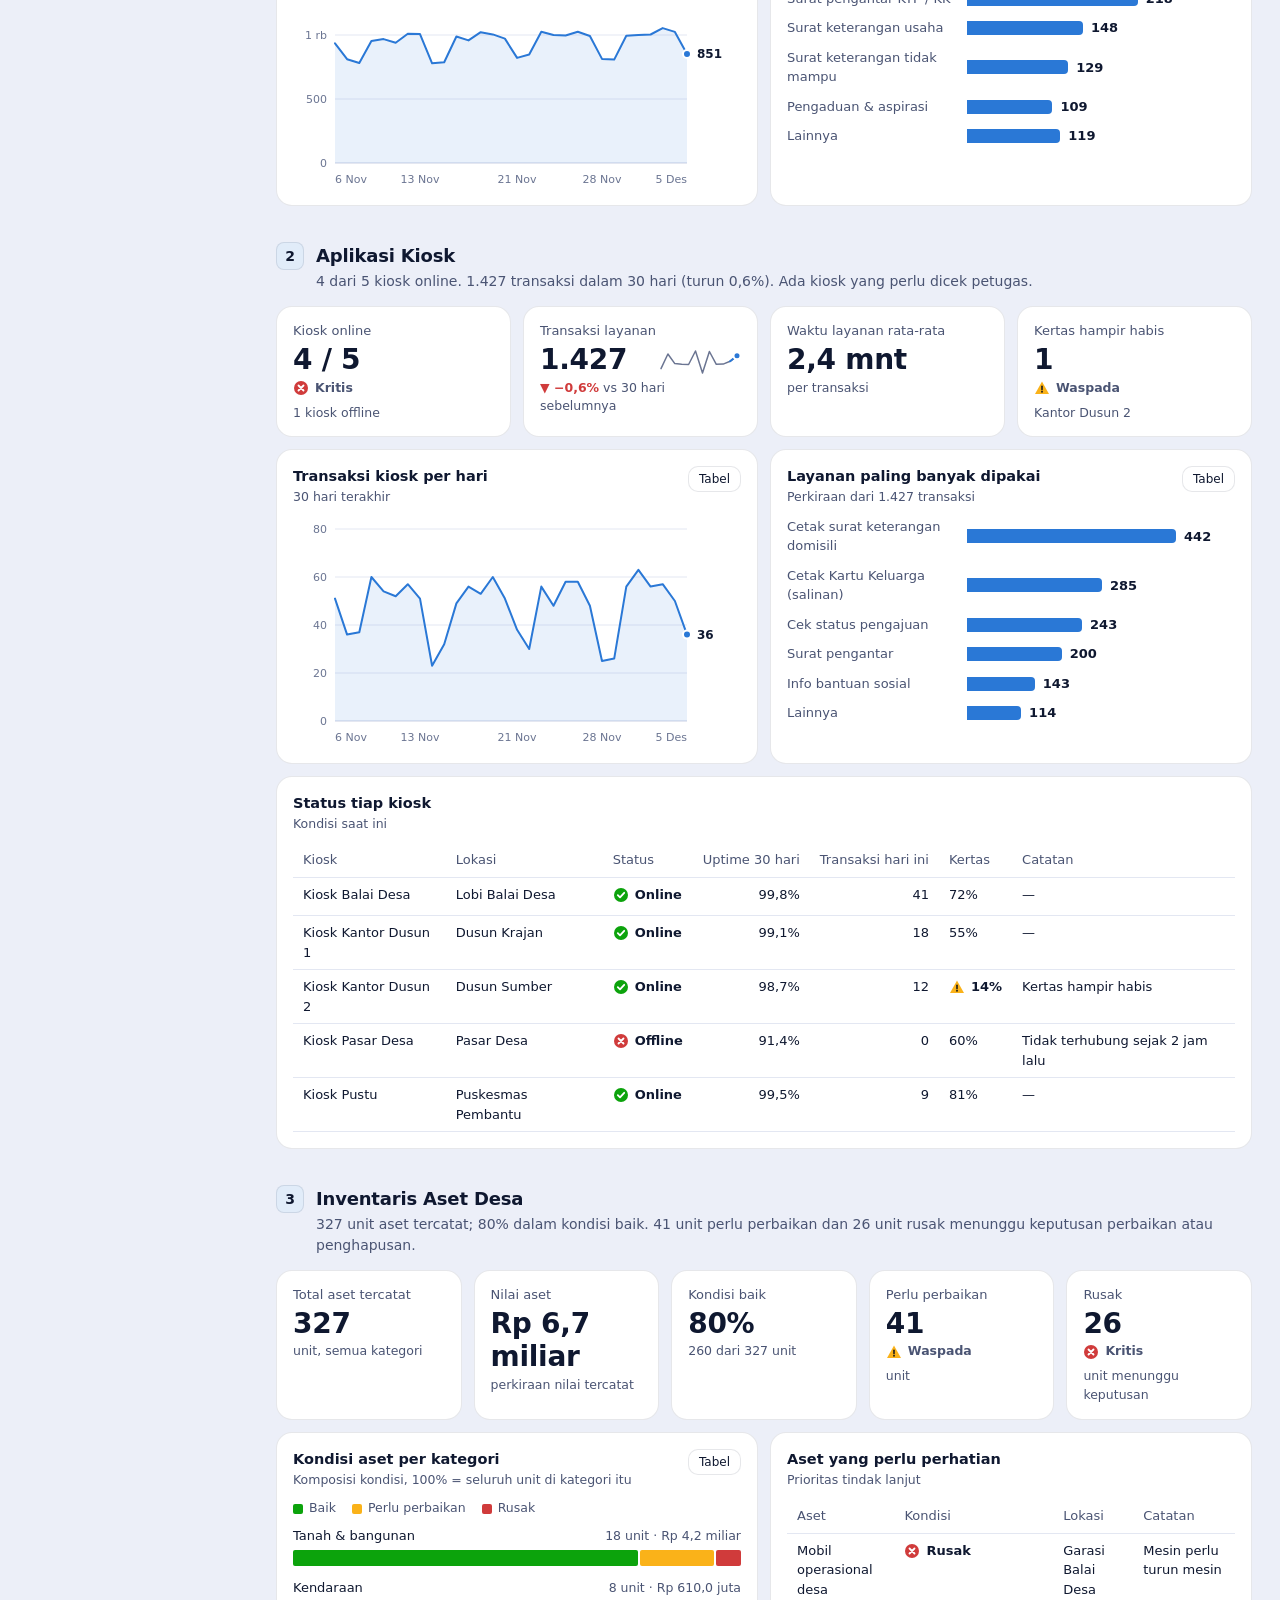
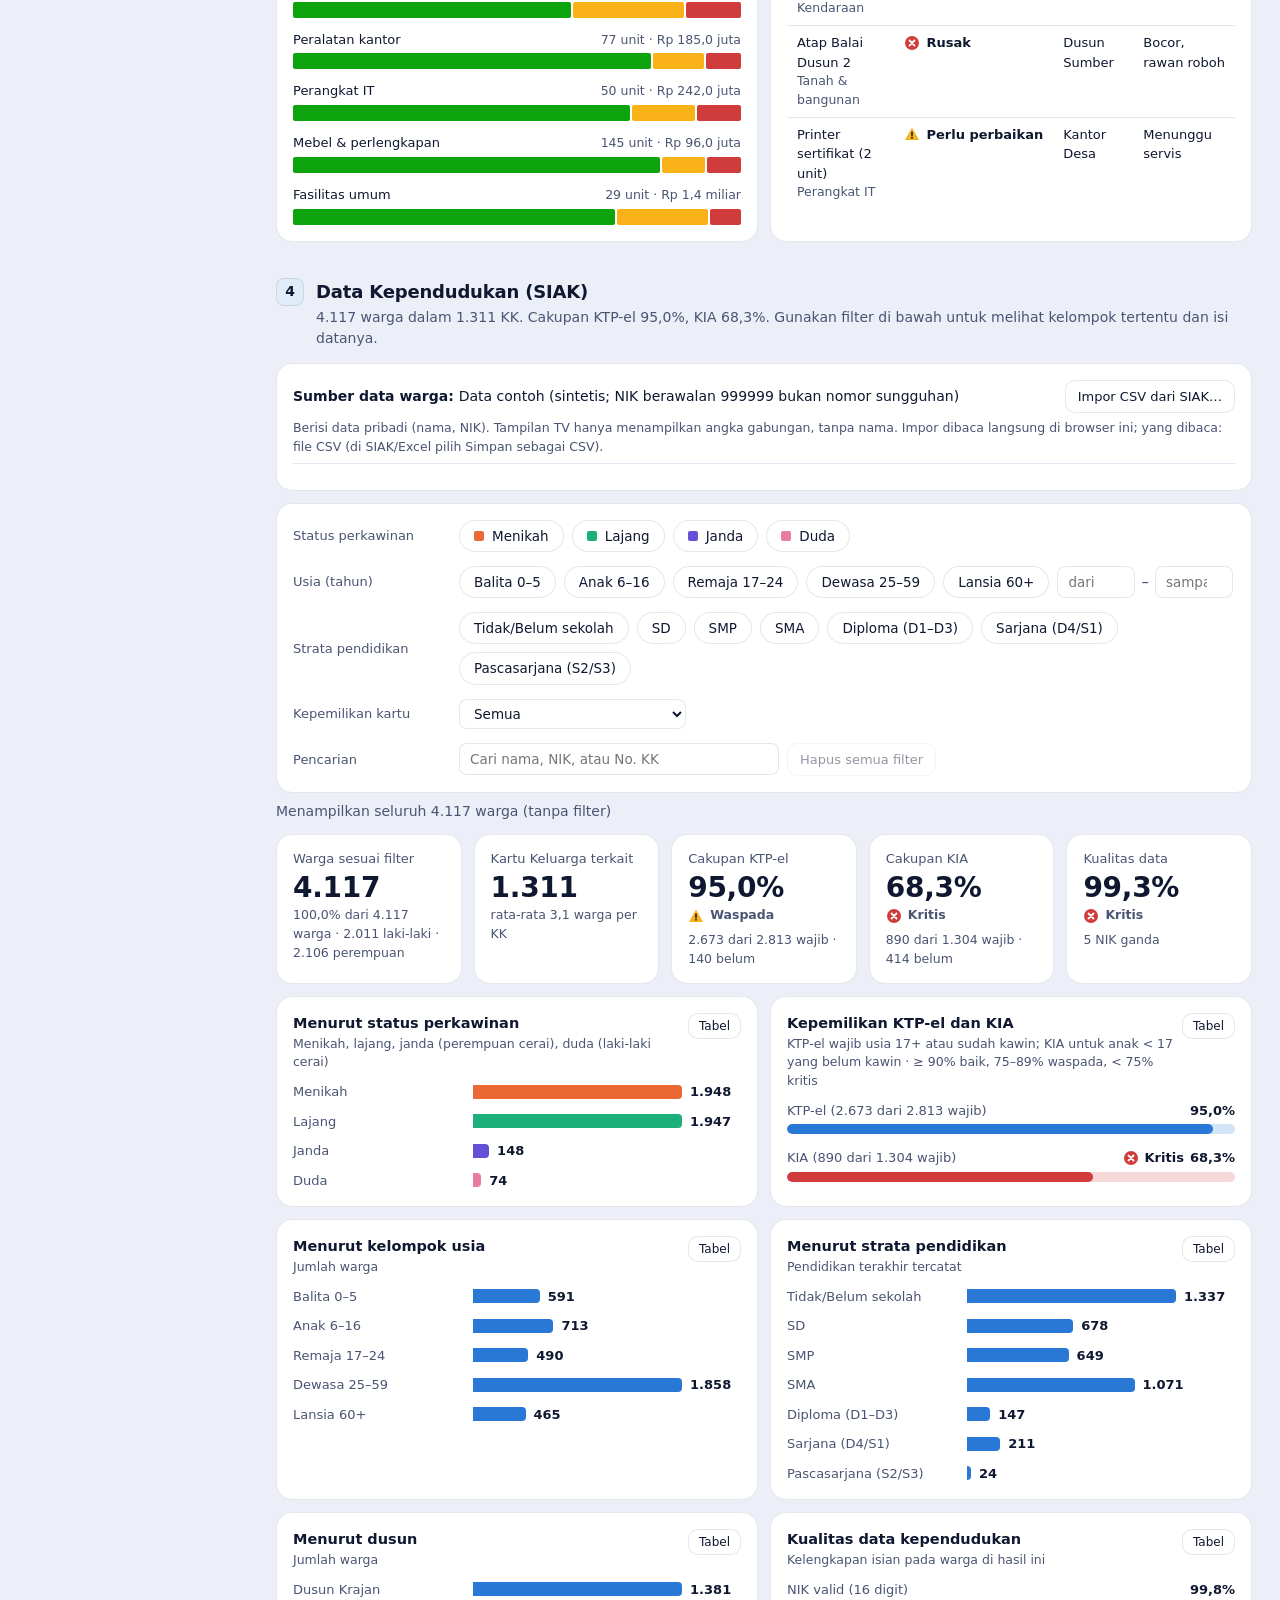
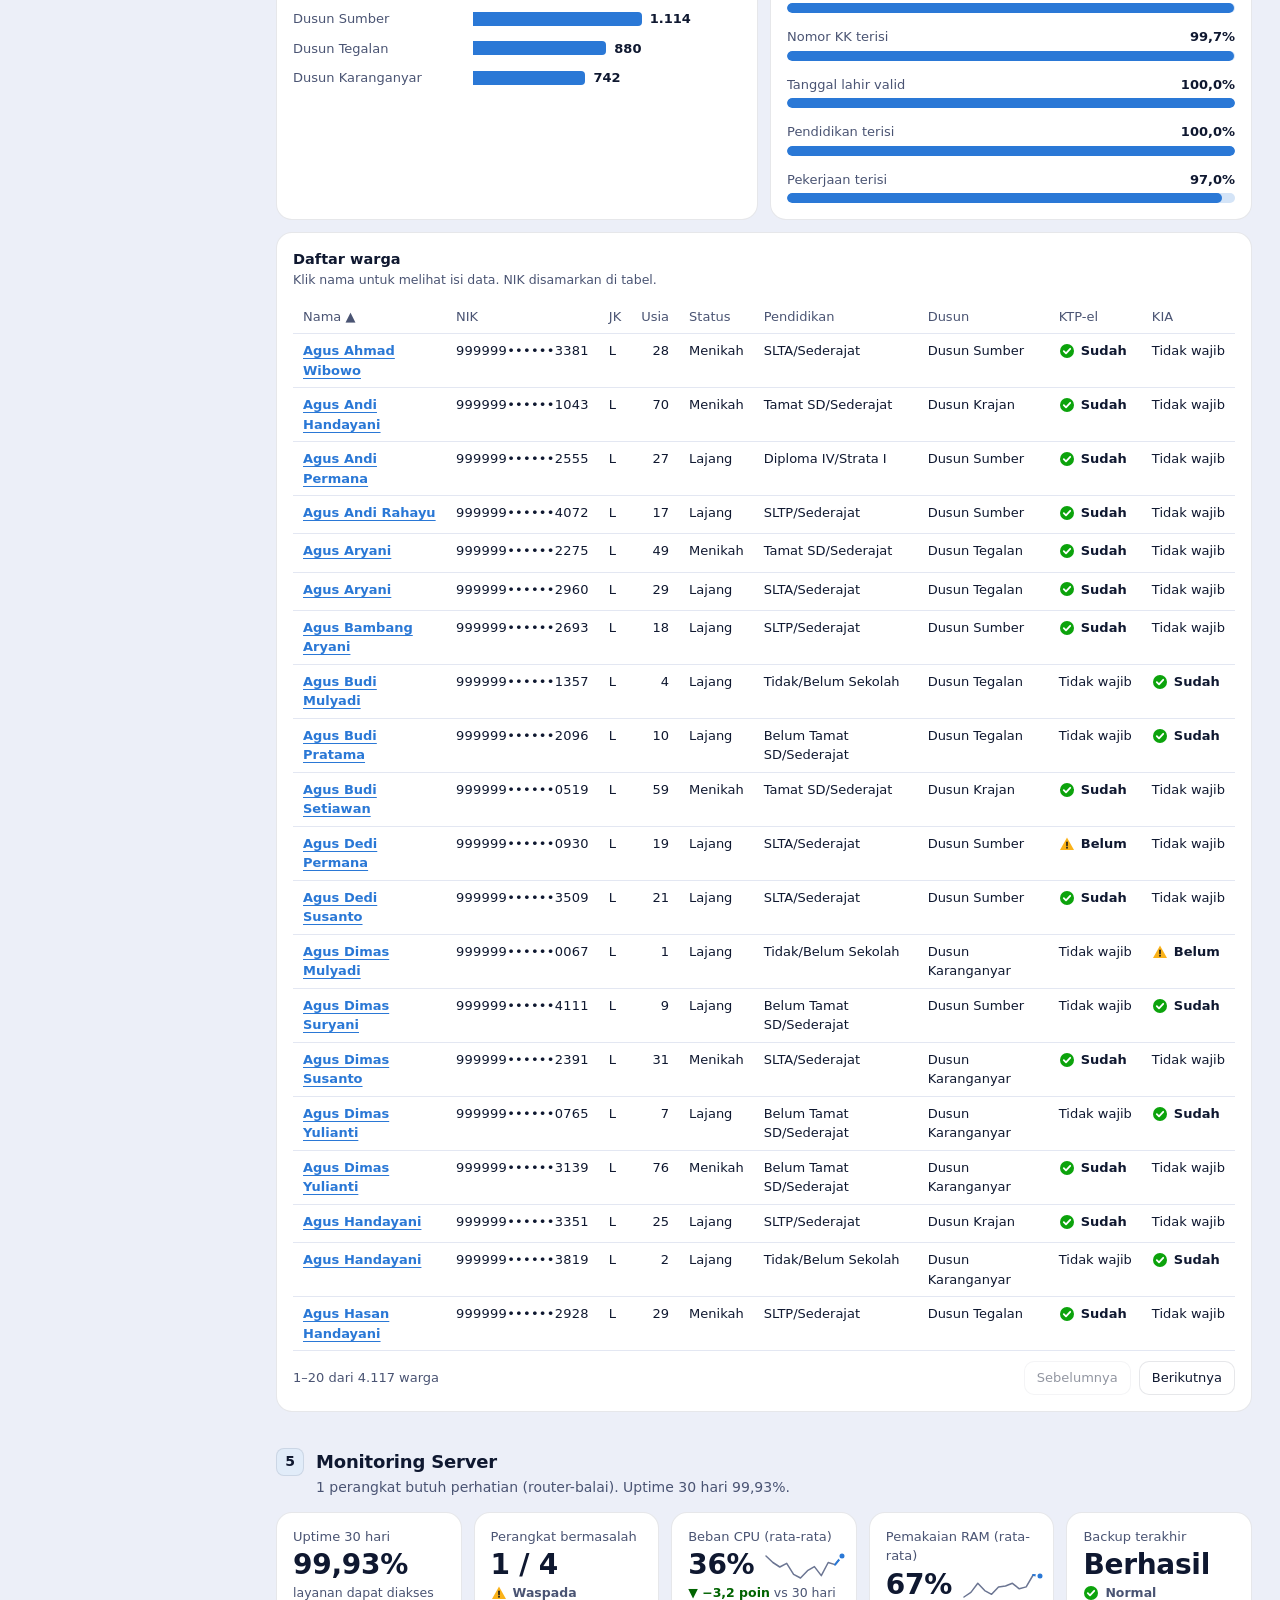
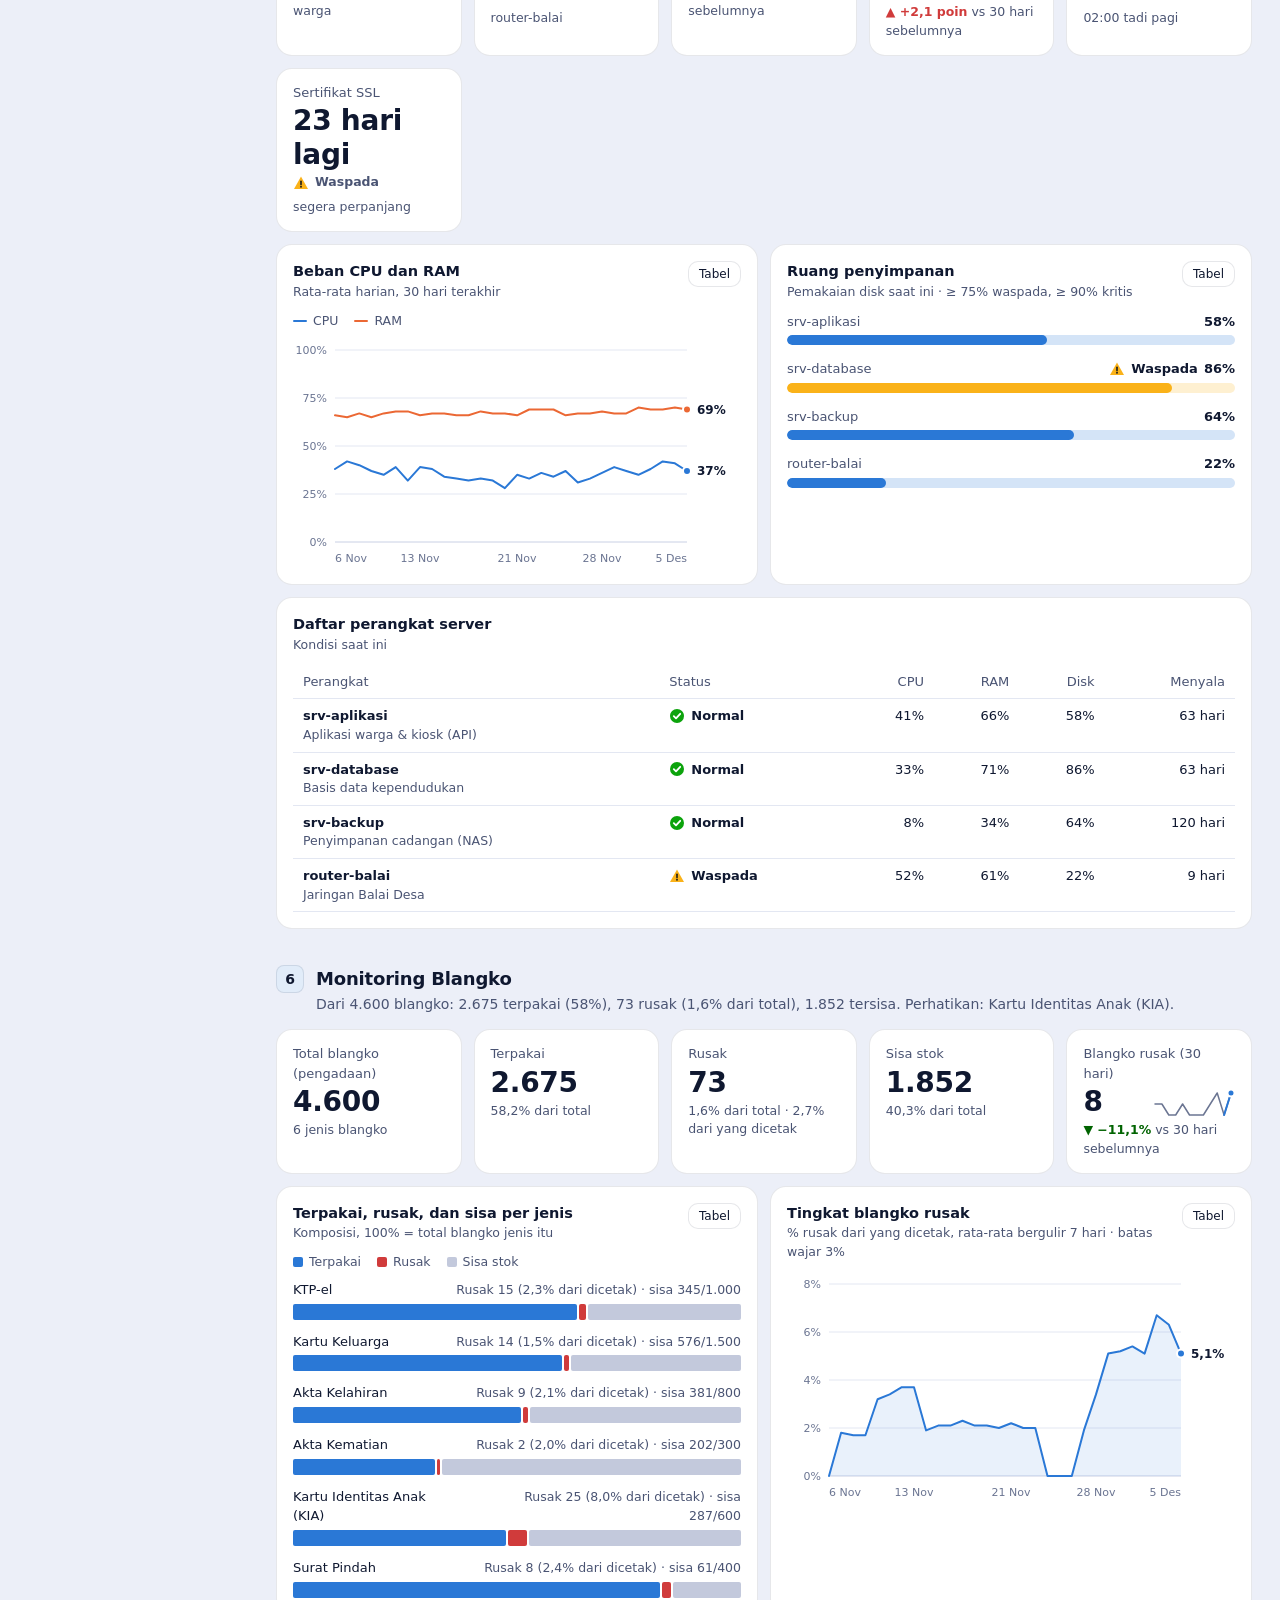
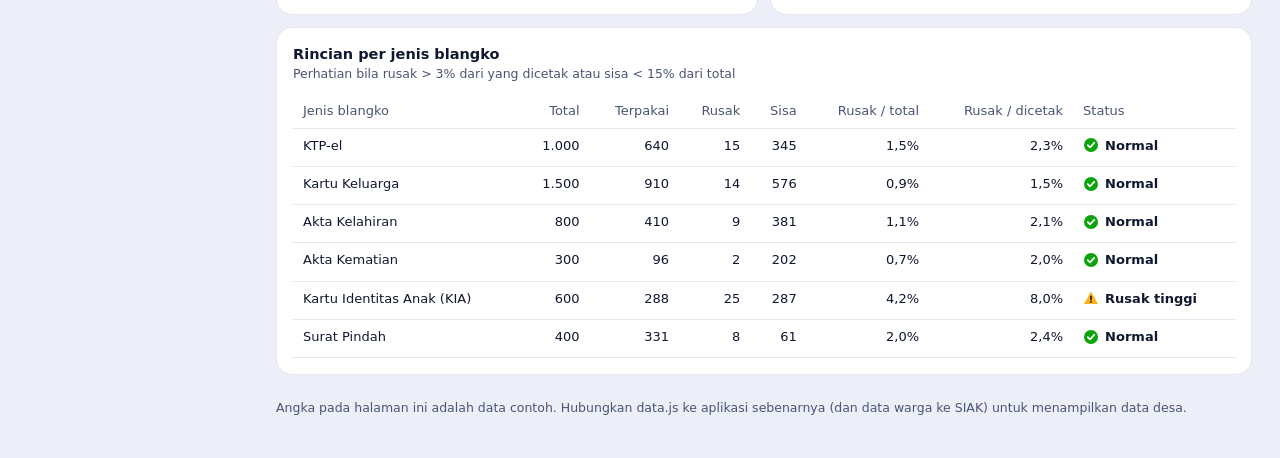
==== commit 906f3cb4: "TV tanpa sidebar dan teks lebih besar; kembalikan ke tampilan sebelum versi ringkas (ringkas dihapus" ====
--- a/index.html
+++ b/index.html
@@ -36,7 +36,6 @@
   .nav .st .ico { width: 16px; height: 16px; }
   .side-foot { margin-top: auto; display: flex; flex-direction: column; gap: 10px; }
   .side-tv { display: flex; align-items: center; gap: 10px; padding: 10px 12px; border-radius: 12px; text-decoration: none; font-weight: 600; font-size: 14px; color: var(--accent-ink); background: linear-gradient(135deg, #ffb347, var(--accent)); }
-  .side-tv.simple { background: var(--side-hover); color: #fff; border: 1px solid rgba(255,255,255,.18); }
   .side-src { font-size: 12px; color: var(--side-muted); line-height: 1.4; padding: 0 4px; }
   .content { min-width: 0; display: flex; flex-direction: column; }
   .top { position: sticky; top: 0; z-index: 20; display: flex; flex-wrap: wrap; justify-content: space-between; align-items: center; gap: 8px 16px; padding: 12px 28px; background: color-mix(in srgb, var(--page) 90%, transparent); backdrop-filter: blur(10px); border-bottom: 1px solid var(--border); }
@@ -283,7 +282,6 @@
     <div class="side-brand"><span class="logo" id="side-logo"></span><div><b>Monitoring Desa</b><span id="side-desa"></span></div></div>
     <nav class="nav" id="nav" aria-label="Bagian laporan"></nav>
     <div class="side-foot">
-      <a class="side-tv simple" href="ringkas.html" id="side-simple"></a>
       <a class="side-tv" href="tv.html" id="side-tv"></a>
       <p class="side-src" id="side-src"></p>
     </div>
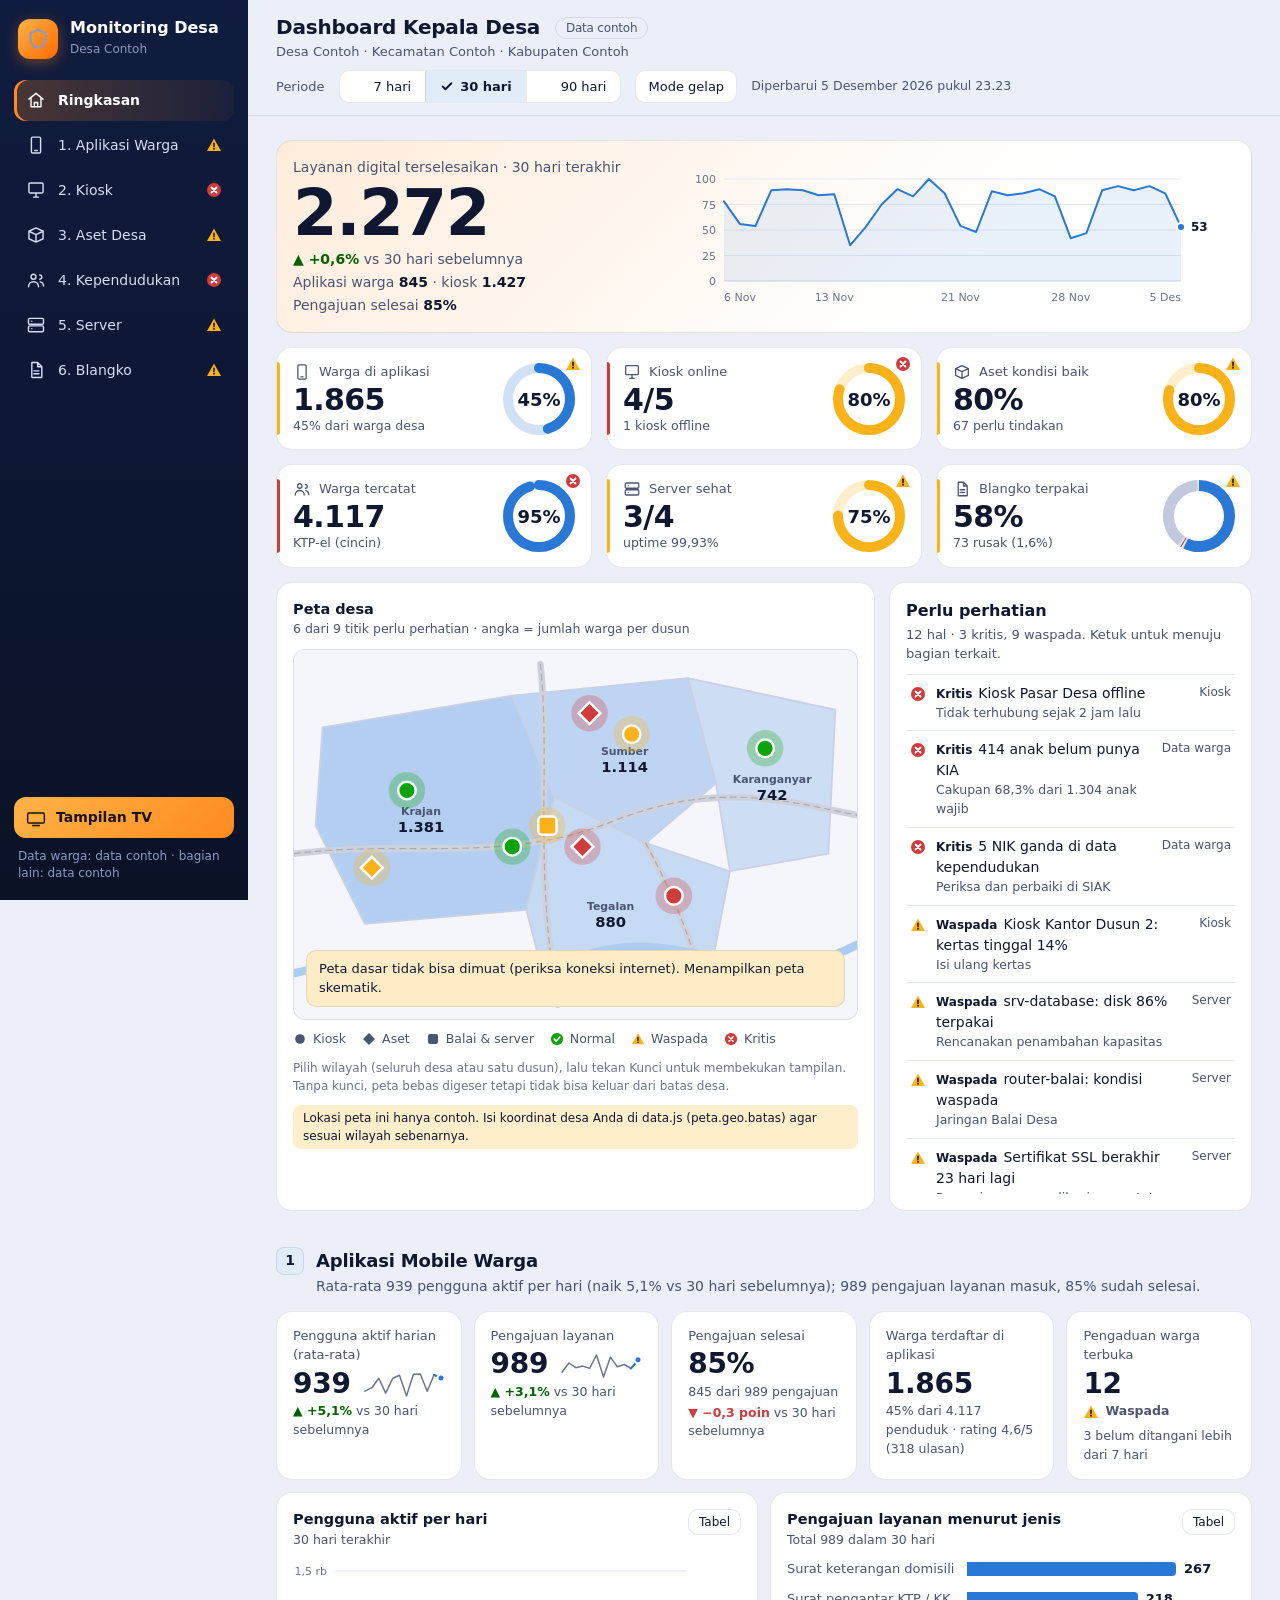
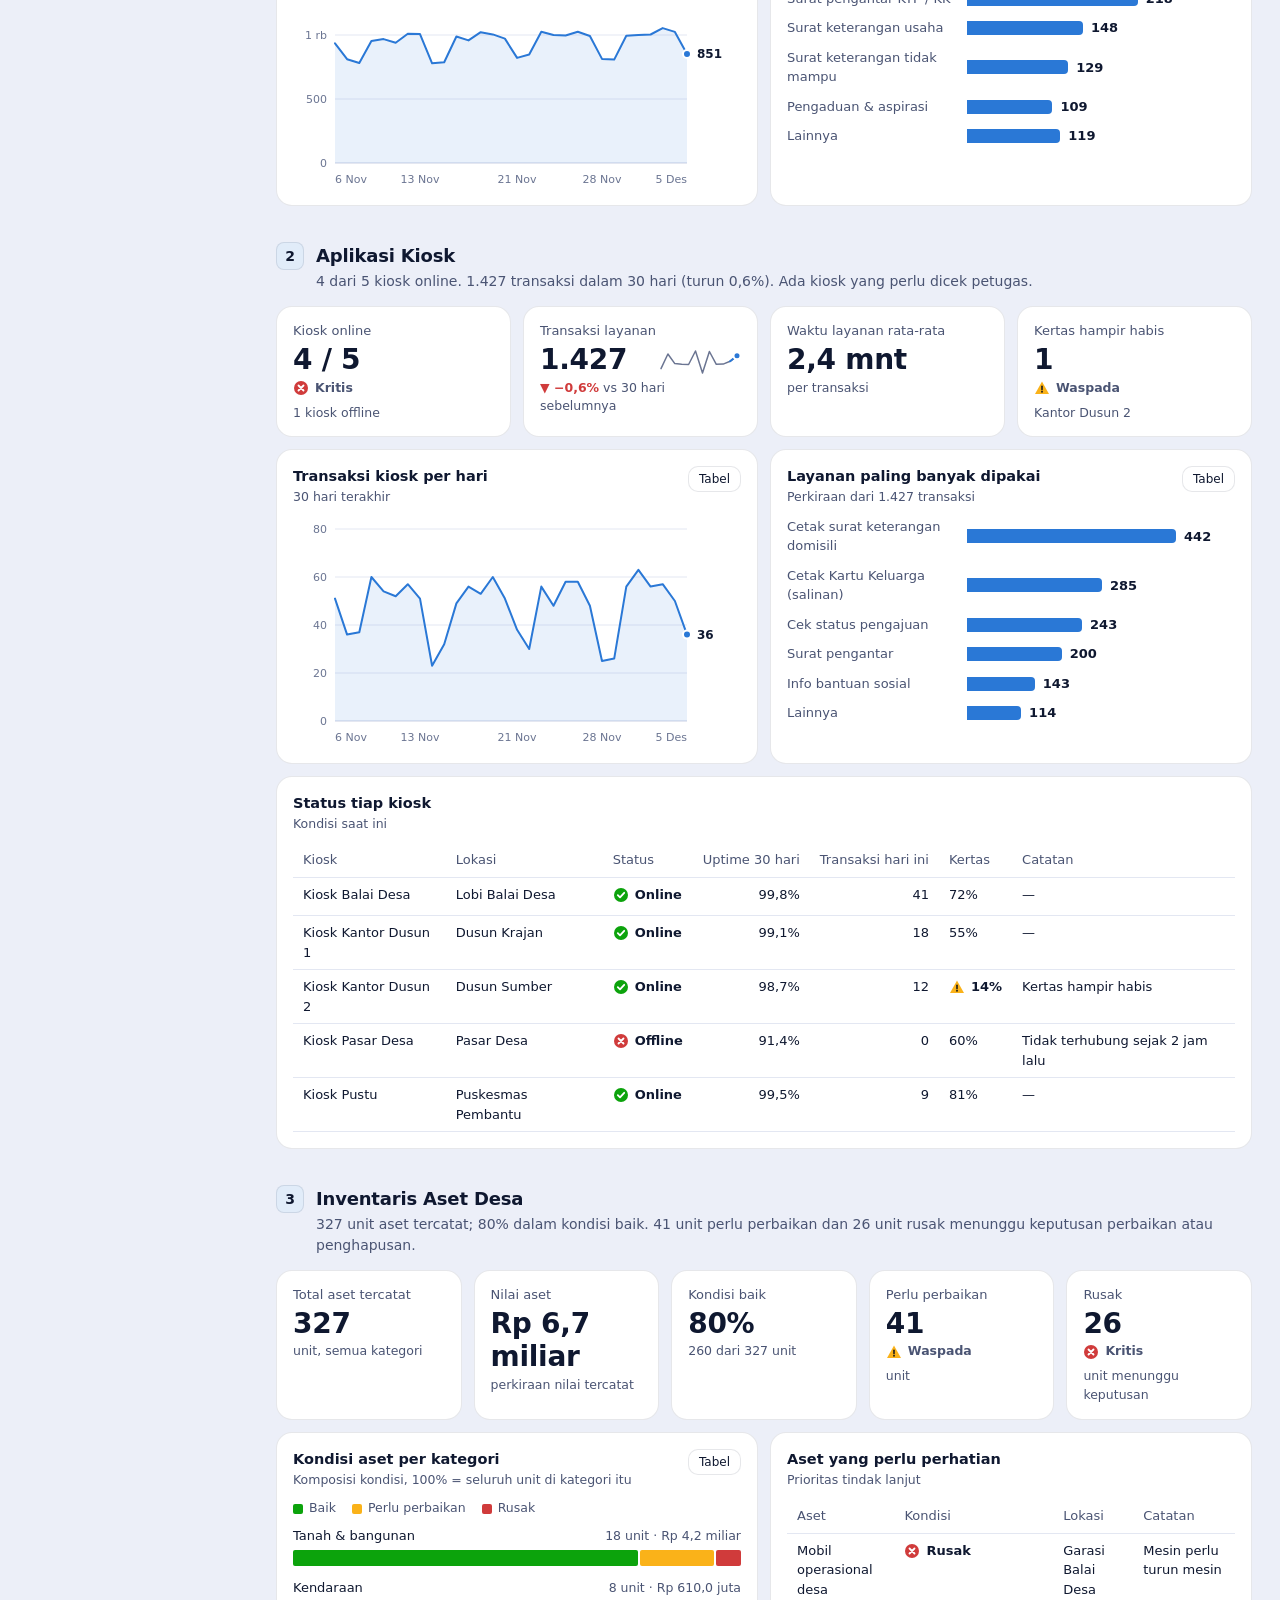
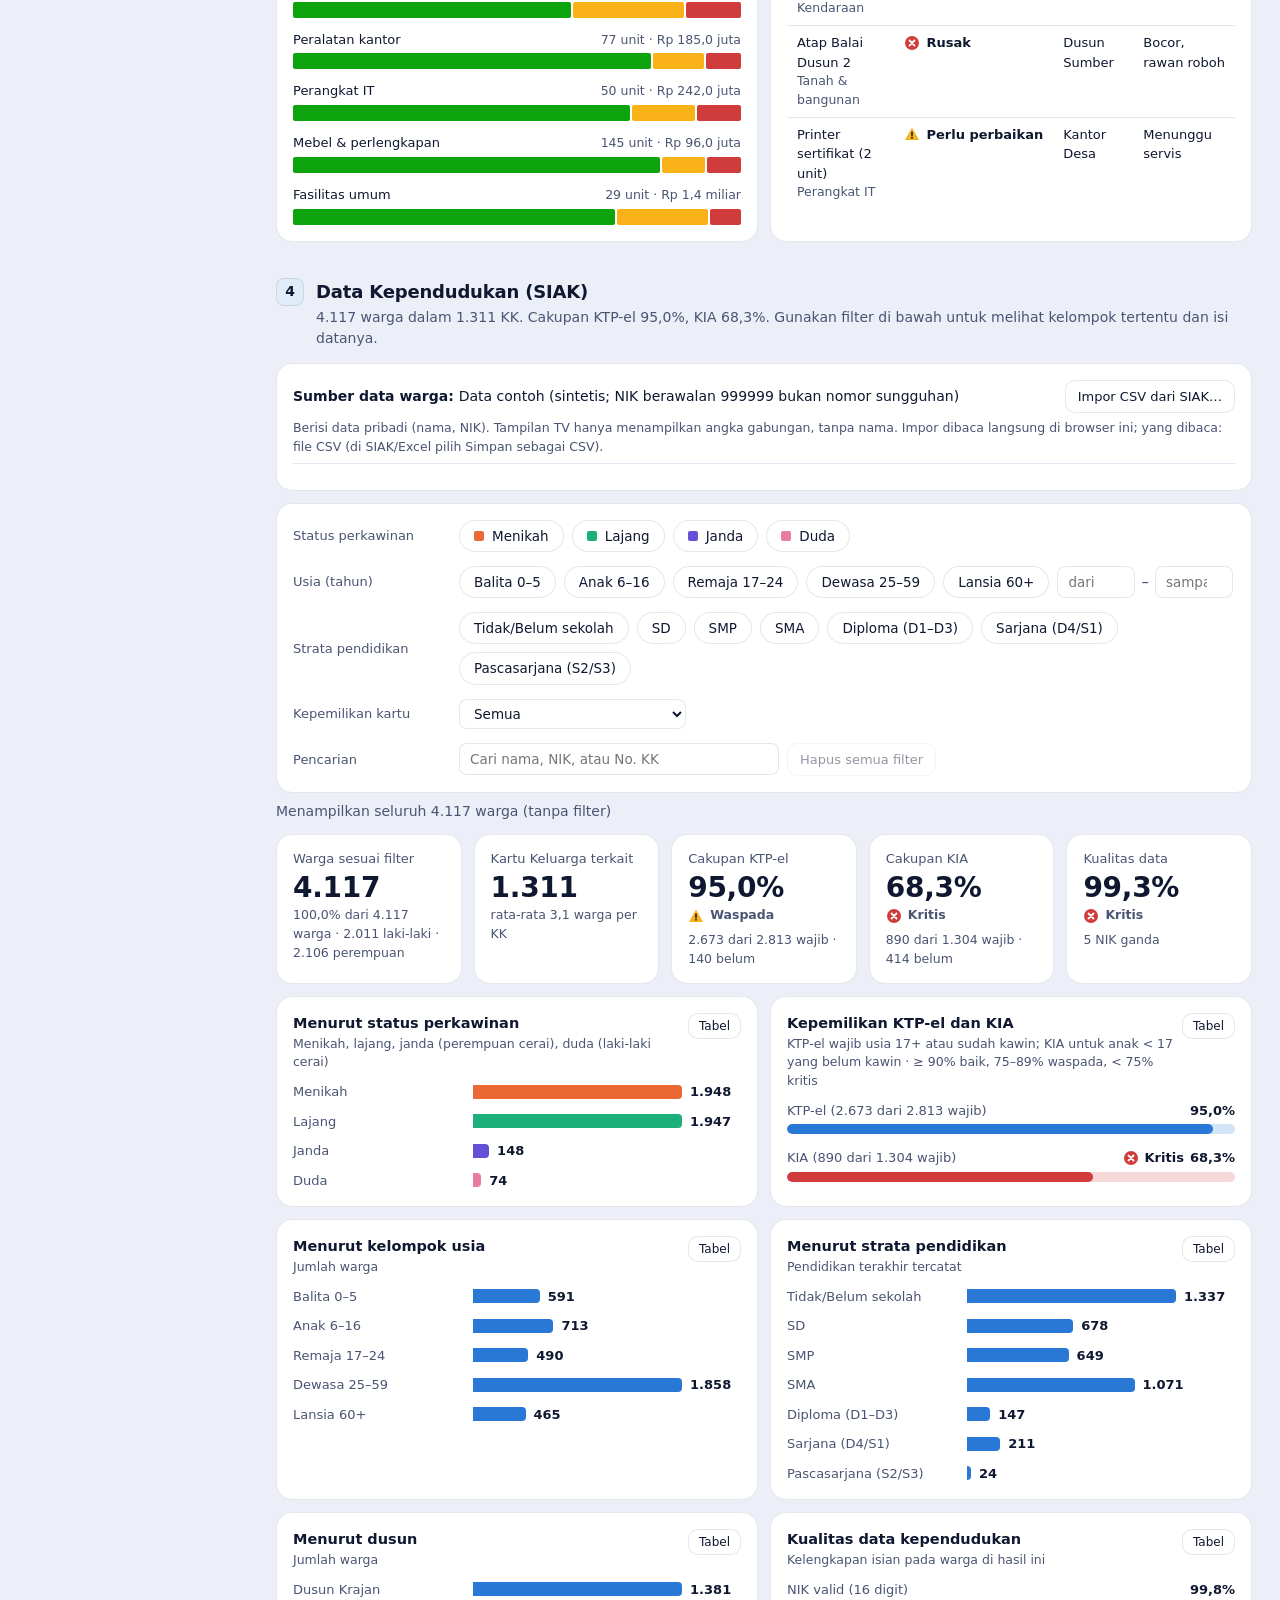
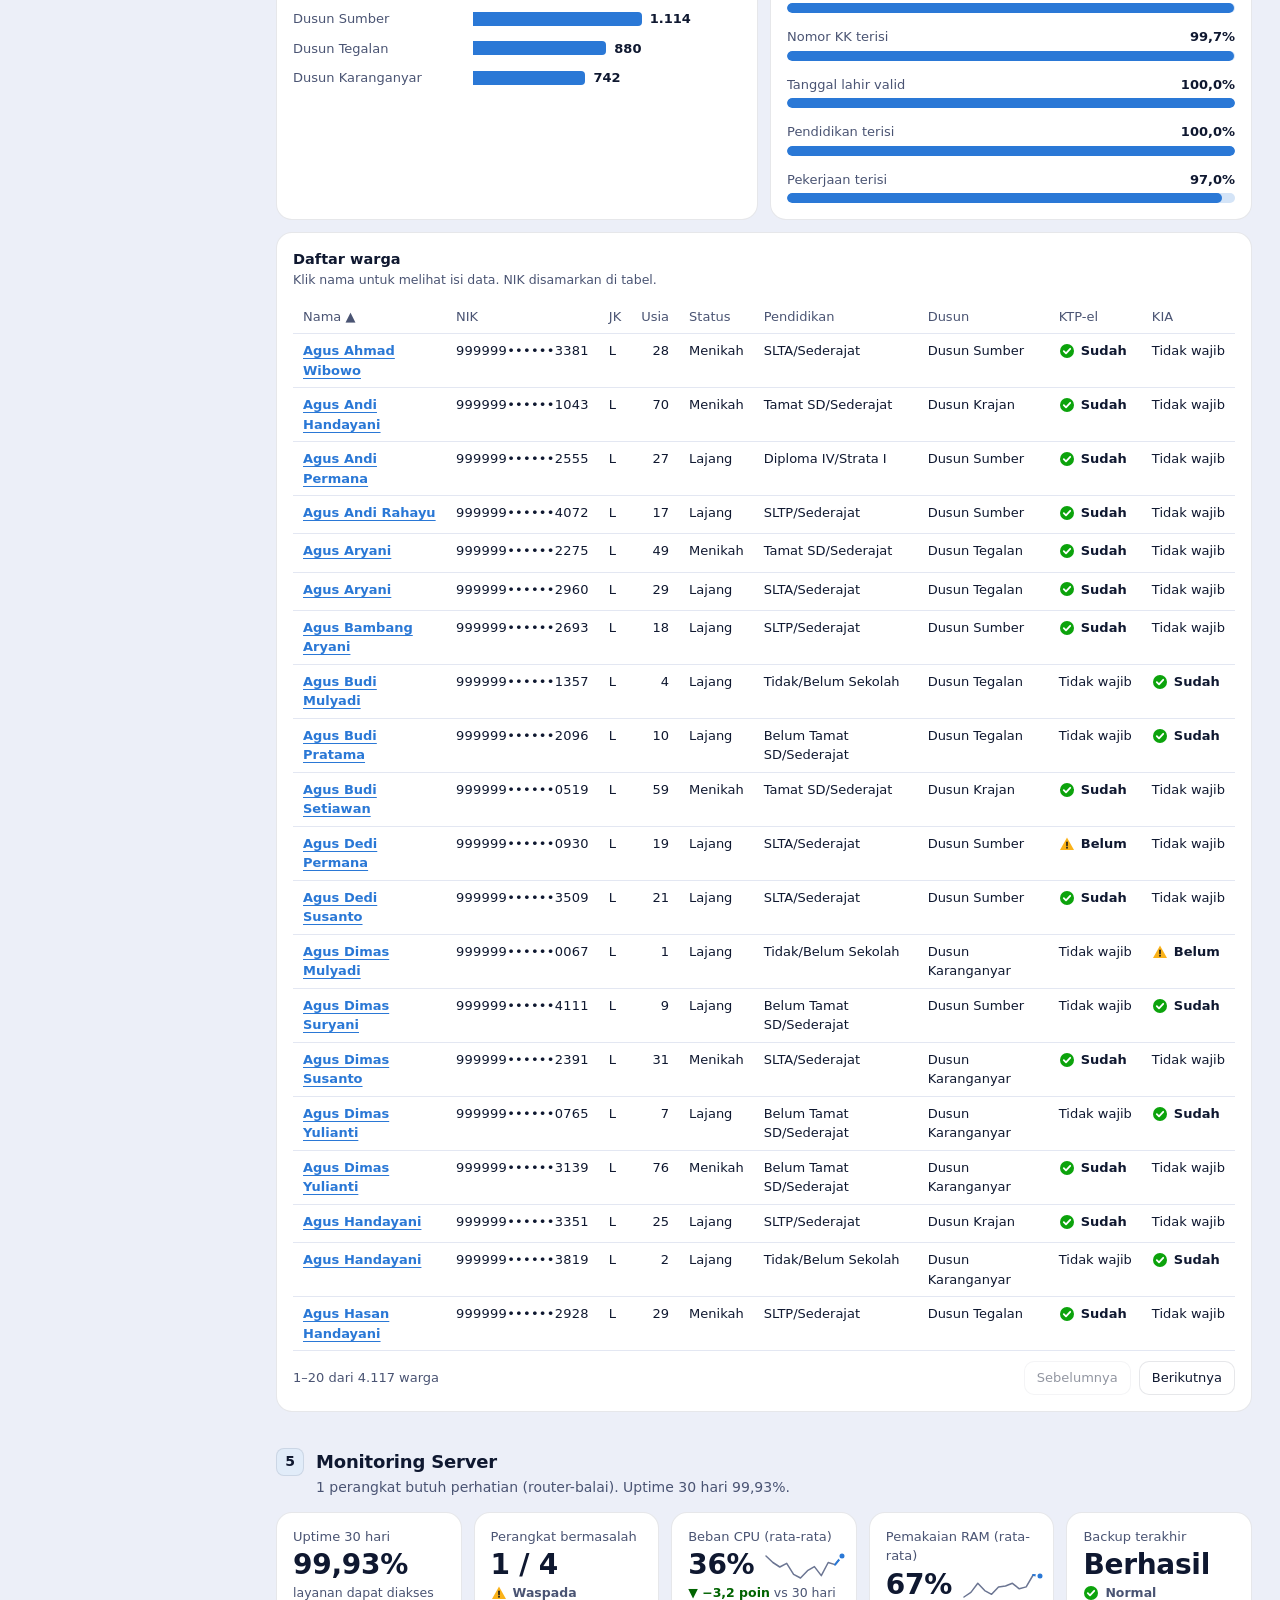
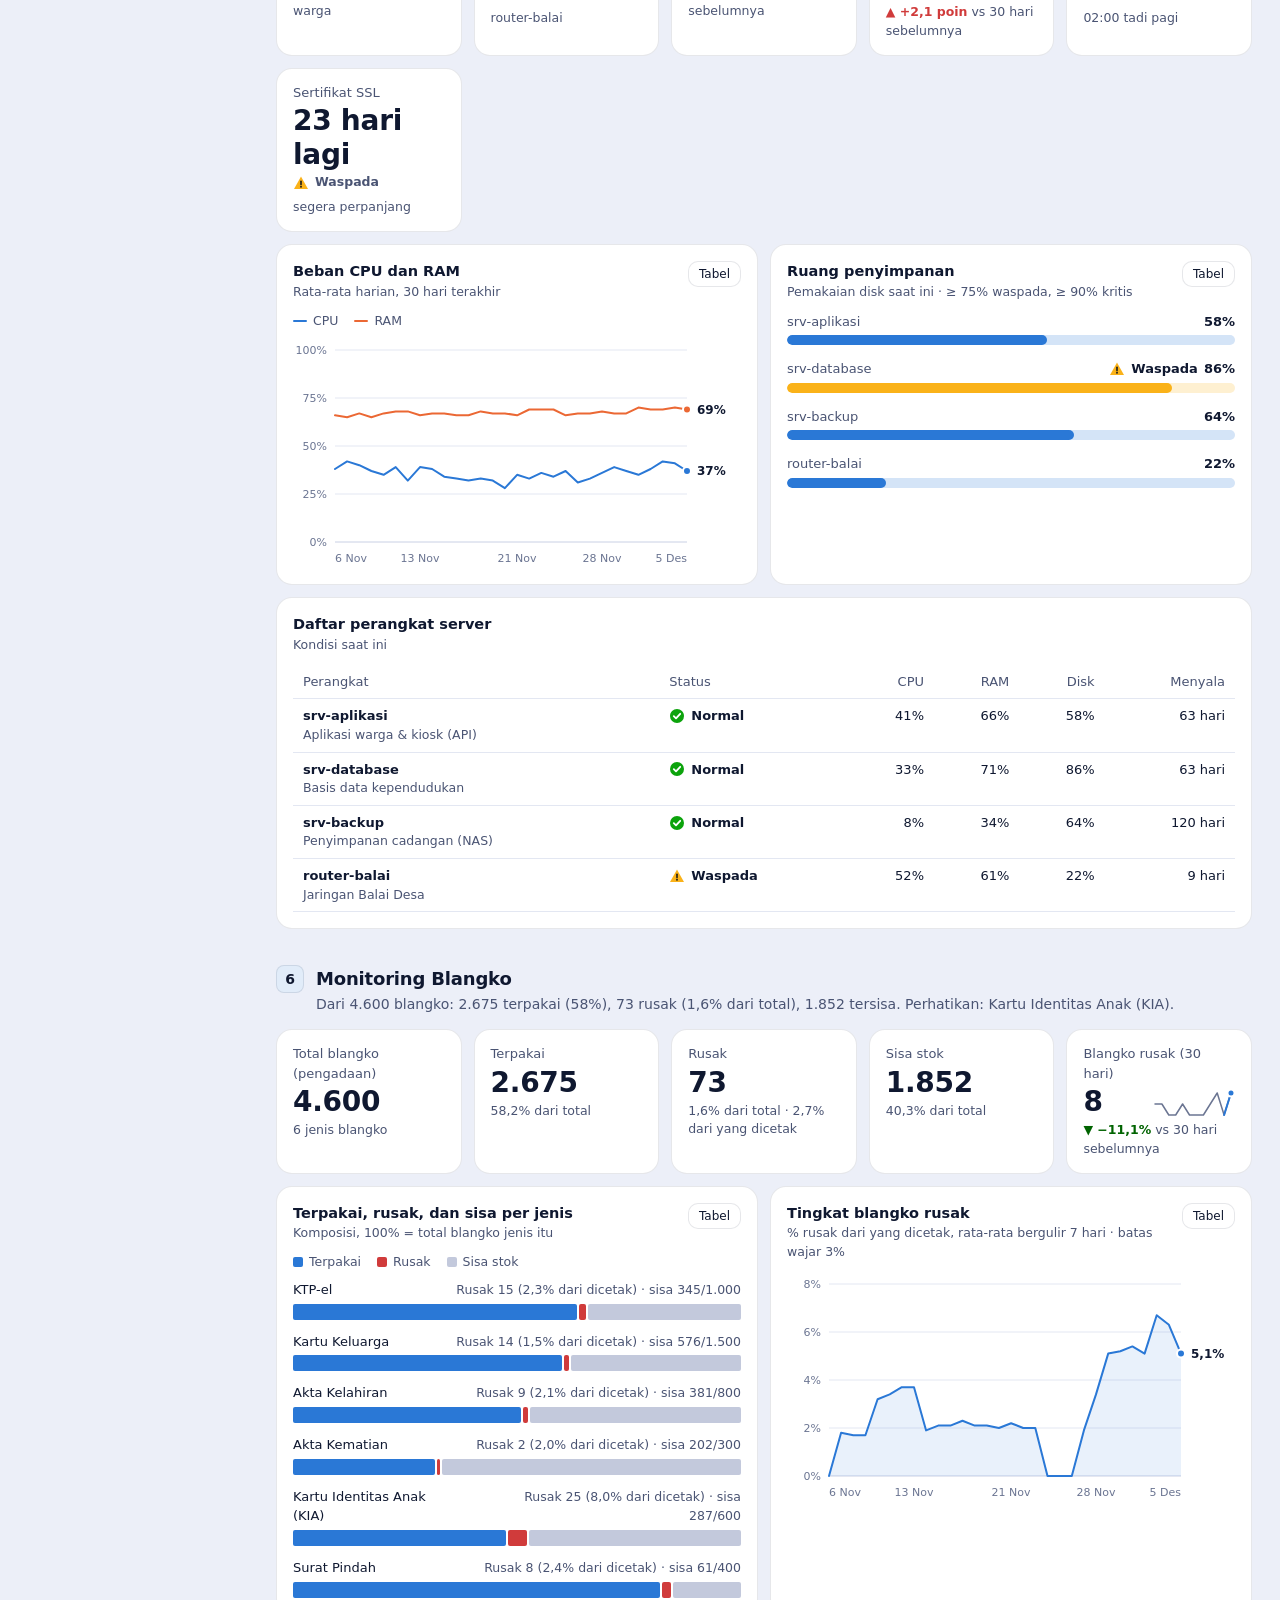
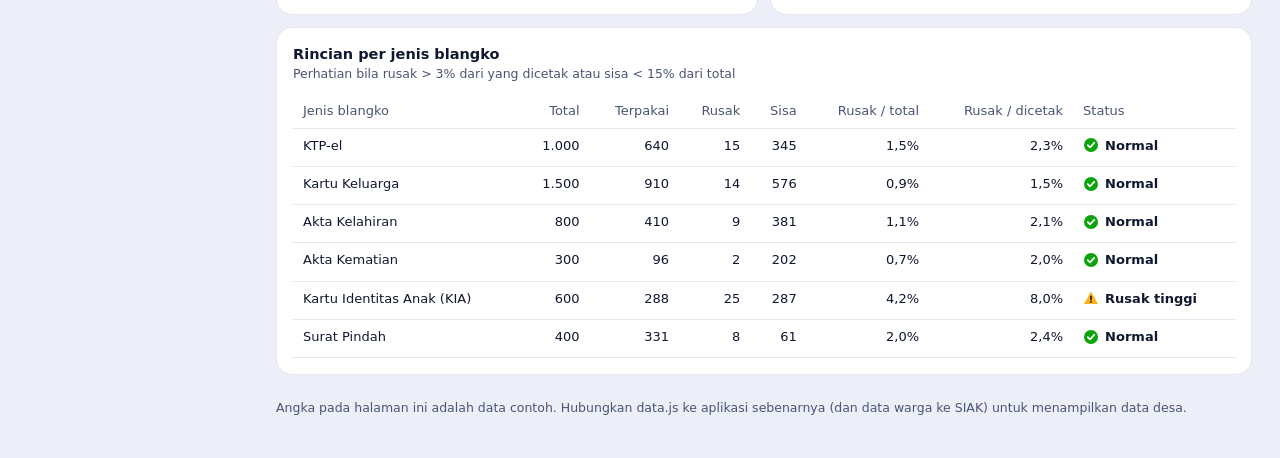
==== commit 8679daf9: "Peta nyata (OpenStreetMap/Leaflet) dengan pilihan wilayah dan kunci tampilan; cadangan peta skematik" ====
--- a/index.html
+++ b/index.html
@@ -5,6 +5,7 @@
 <meta name="viewport" content="width=device-width, initial-scale=1">
 <title>Dashboard Kepala Desa</title>
 <meta name="description" content="Ringkasan laporan seluruh aplikasi desa: aplikasi warga, kiosk, inventaris aset, data warga, server, dan blangko.">
+<link rel="stylesheet" href="vendor/leaflet/leaflet.css">
 <link rel="stylesheet" href="theme.css">
 <style>
   * { box-sizing: border-box; }
@@ -164,6 +165,7 @@
   .mapcard { display: flex; flex-direction: column; gap: 10px; padding-bottom: 12px; }
   .mapframe { aspect-ratio: 160 / 105; border-radius: 12px; overflow: hidden; background: var(--surface2); border: 1px solid var(--border); }
   .mapcard .note { font-size: 12px; color: var(--muted); }
+  .mapcard .note.warn { color: var(--ink); background: color-mix(in srgb, var(--warn) 22%, var(--surface)); border-radius: 8px; padding: 4px 10px; }
   .alerts { display: flex; flex-direction: column; min-height: 0; }
   .alerts h2 { font-size: 16px; font-weight: 600; }
   .alerts .alerts-sub { font-size: 13px; color: var(--ink2); margin: 2px 0 10px; }
@@ -308,7 +310,9 @@
 <script src="data.js"></script>
 <script src="warga.js"></script>
 <script src="shared.js"></script>
+<script src="vendor/leaflet/leaflet.js"></script>
 <script src="ui.js"></script>
+<script src="map.js"></script>
 <script src="app.js"></script>
 </body>
 </html>
--- a/vendor/leaflet/leaflet.css
+++ b/vendor/leaflet/leaflet.css
@@ -0,0 +1,661 @@
+/* required styles */
+
+.leaflet-pane,
+.leaflet-tile,
+.leaflet-marker-icon,
+.leaflet-marker-shadow,
+.leaflet-tile-container,
+.leaflet-pane > svg,
+.leaflet-pane > canvas,
+.leaflet-zoom-box,
+.leaflet-image-layer,
+.leaflet-layer {
+	position: absolute;
+	left: 0;
+	top: 0;
+	}
+.leaflet-container {
+	overflow: hidden;
+	}
+.leaflet-tile,
+.leaflet-marker-icon,
+.leaflet-marker-shadow {
+	-webkit-user-select: none;
+	   -moz-user-select: none;
+	        user-select: none;
+	  -webkit-user-drag: none;
+	}
+/* Prevents IE11 from highlighting tiles in blue */
+.leaflet-tile::selection {
+	background: transparent;
+}
+/* Safari renders non-retina tile on retina better with this, but Chrome is worse */
+.leaflet-safari .leaflet-tile {
+	image-rendering: -webkit-optimize-contrast;
+	}
+/* hack that prevents hw layers "stretching" when loading new tiles */
+.leaflet-safari .leaflet-tile-container {
+	width: 1600px;
+	height: 1600px;
+	-webkit-transform-origin: 0 0;
+	}
+.leaflet-marker-icon,
+.leaflet-marker-shadow {
+	display: block;
+	}
+/* .leaflet-container svg: reset svg max-width decleration shipped in Joomla! (joomla.org) 3.x */
+/* .leaflet-container img: map is broken in FF if you have max-width: 100% on tiles */
+.leaflet-container .leaflet-overlay-pane svg {
+	max-width: none !important;
+	max-height: none !important;
+	}
+.leaflet-container .leaflet-marker-pane img,
+.leaflet-container .leaflet-shadow-pane img,
+.leaflet-container .leaflet-tile-pane img,
+.leaflet-container img.leaflet-image-layer,
+.leaflet-container .leaflet-tile {
+	max-width: none !important;
+	max-height: none !important;
+	width: auto;
+	padding: 0;
+	}
+
+.leaflet-container img.leaflet-tile {
+	/* See: https://bugs.chromium.org/p/chromium/issues/detail?id=600120 */
+	mix-blend-mode: plus-lighter;
+}
+
+.leaflet-container.leaflet-touch-zoom {
+	-ms-touch-action: pan-x pan-y;
+	touch-action: pan-x pan-y;
+	}
+.leaflet-container.leaflet-touch-drag {
+	-ms-touch-action: pinch-zoom;
+	/* Fallback for FF which doesn't support pinch-zoom */
+	touch-action: none;
+	touch-action: pinch-zoom;
+}
+.leaflet-container.leaflet-touch-drag.leaflet-touch-zoom {
+	-ms-touch-action: none;
+	touch-action: none;
+}
+.leaflet-container {
+	-webkit-tap-highlight-color: transparent;
+}
+.leaflet-container a {
+	-webkit-tap-highlight-color: rgba(51, 181, 229, 0.4);
+}
+.leaflet-tile {
+	filter: inherit;
+	visibility: hidden;
+	}
+.leaflet-tile-loaded {
+	visibility: inherit;
+	}
+.leaflet-zoom-box {
+	width: 0;
+	height: 0;
+	-moz-box-sizing: border-box;
+	     box-sizing: border-box;
+	z-index: 800;
+	}
+/* workaround for https://bugzilla.mozilla.org/show_bug.cgi?id=888319 */
+.leaflet-overlay-pane svg {
+	-moz-user-select: none;
+	}
+
+.leaflet-pane         { z-index: 400; }
+
+.leaflet-tile-pane    { z-index: 200; }
+.leaflet-overlay-pane { z-index: 400; }
+.leaflet-shadow-pane  { z-index: 500; }
+.leaflet-marker-pane  { z-index: 600; }
+.leaflet-tooltip-pane   { z-index: 650; }
+.leaflet-popup-pane   { z-index: 700; }
+
+.leaflet-map-pane canvas { z-index: 100; }
+.leaflet-map-pane svg    { z-index: 200; }
+
+.leaflet-vml-shape {
+	width: 1px;
+	height: 1px;
+	}
+.lvml {
+	behavior: url(#default#VML);
+	display: inline-block;
+	position: absolute;
+	}
+
+
+/* control positioning */
+
+.leaflet-control {
+	position: relative;
+	z-index: 800;
+	pointer-events: visiblePainted; /* IE 9-10 doesn't have auto */
+	pointer-events: auto;
+	}
+.leaflet-top,
+.leaflet-bottom {
+	position: absolute;
+	z-index: 1000;
+	pointer-events: none;
+	}
+.leaflet-top {
+	top: 0;
+	}
+.leaflet-right {
+	right: 0;
+	}
+.leaflet-bottom {
+	bottom: 0;
+	}
+.leaflet-left {
+	left: 0;
+	}
+.leaflet-control {
+	float: left;
+	clear: both;
+	}
+.leaflet-right .leaflet-control {
+	float: right;
+	}
+.leaflet-top .leaflet-control {
+	margin-top: 10px;
+	}
+.leaflet-bottom .leaflet-control {
+	margin-bottom: 10px;
+	}
+.leaflet-left .leaflet-control {
+	margin-left: 10px;
+	}
+.leaflet-right .leaflet-control {
+	margin-right: 10px;
+	}
+
+
+/* zoom and fade animations */
+
+.leaflet-fade-anim .leaflet-popup {
+	opacity: 0;
+	-webkit-transition: opacity 0.2s linear;
+	   -moz-transition: opacity 0.2s linear;
+	        transition: opacity 0.2s linear;
+	}
+.leaflet-fade-anim .leaflet-map-pane .leaflet-popup {
+	opacity: 1;
+	}
+.leaflet-zoom-animated {
+	-webkit-transform-origin: 0 0;
+	    -ms-transform-origin: 0 0;
+	        transform-origin: 0 0;
+	}
+svg.leaflet-zoom-animated {
+	will-change: transform;
+}
+
+.leaflet-zoom-anim .leaflet-zoom-animated {
+	-webkit-transition: -webkit-transform 0.25s cubic-bezier(0,0,0.25,1);
+	   -moz-transition:    -moz-transform 0.25s cubic-bezier(0,0,0.25,1);
+	        transition:         transform 0.25s cubic-bezier(0,0,0.25,1);
+	}
+.leaflet-zoom-anim .leaflet-tile,
+.leaflet-pan-anim .leaflet-tile {
+	-webkit-transition: none;
+	   -moz-transition: none;
+	        transition: none;
+	}
+
+.leaflet-zoom-anim .leaflet-zoom-hide {
+	visibility: hidden;
+	}
+
+
+/* cursors */
+
+.leaflet-interactive {
+	cursor: pointer;
+	}
+.leaflet-grab {
+	cursor: -webkit-grab;
+	cursor:    -moz-grab;
+	cursor:         grab;
+	}
+.leaflet-crosshair,
+.leaflet-crosshair .leaflet-interactive {
+	cursor: crosshair;
+	}
+.leaflet-popup-pane,
+.leaflet-control {
+	cursor: auto;
+	}
+.leaflet-dragging .leaflet-grab,
+.leaflet-dragging .leaflet-grab .leaflet-interactive,
+.leaflet-dragging .leaflet-marker-draggable {
+	cursor: move;
+	cursor: -webkit-grabbing;
+	cursor:    -moz-grabbing;
+	cursor:         grabbing;
+	}
+
+/* marker & overlays interactivity */
+.leaflet-marker-icon,
+.leaflet-marker-shadow,
+.leaflet-image-layer,
+.leaflet-pane > svg path,
+.leaflet-tile-container {
+	pointer-events: none;
+	}
+
+.leaflet-marker-icon.leaflet-interactive,
+.leaflet-image-layer.leaflet-interactive,
+.leaflet-pane > svg path.leaflet-interactive,
+svg.leaflet-image-layer.leaflet-interactive path {
+	pointer-events: visiblePainted; /* IE 9-10 doesn't have auto */
+	pointer-events: auto;
+	}
+
+/* visual tweaks */
+
+.leaflet-container {
+	background: #ddd;
+	outline-offset: 1px;
+	}
+.leaflet-container a {
+	color: #0078A8;
+	}
+.leaflet-zoom-box {
+	border: 2px dotted #38f;
+	background: rgba(255,255,255,0.5);
+	}
+
+
+/* general typography */
+.leaflet-container {
+	font-family: "Helvetica Neue", Arial, Helvetica, sans-serif;
+	font-size: 12px;
+	font-size: 0.75rem;
+	line-height: 1.5;
+	}
+
+
+/* general toolbar styles */
+
+.leaflet-bar {
+	box-shadow: 0 1px 5px rgba(0,0,0,0.65);
+	border-radius: 4px;
+	}
+.leaflet-bar a {
+	background-color: #fff;
+	border-bottom: 1px solid #ccc;
+	width: 26px;
+	height: 26px;
+	line-height: 26px;
+	display: block;
+	text-align: center;
+	text-decoration: none;
+	color: black;
+	}
+.leaflet-bar a,
+.leaflet-control-layers-toggle {
+	background-position: 50% 50%;
+	background-repeat: no-repeat;
+	display: block;
+	}
+.leaflet-bar a:hover,
+.leaflet-bar a:focus {
+	background-color: #f4f4f4;
+	}
+.leaflet-bar a:first-child {
+	border-top-left-radius: 4px;
+	border-top-right-radius: 4px;
+	}
+.leaflet-bar a:last-child {
+	border-bottom-left-radius: 4px;
+	border-bottom-right-radius: 4px;
+	border-bottom: none;
+	}
+.leaflet-bar a.leaflet-disabled {
+	cursor: default;
+	background-color: #f4f4f4;
+	color: #bbb;
+	}
+
+.leaflet-touch .leaflet-bar a {
+	width: 30px;
+	height: 30px;
+	line-height: 30px;
+	}
+.leaflet-touch .leaflet-bar a:first-child {
+	border-top-left-radius: 2px;
+	border-top-right-radius: 2px;
+	}
+.leaflet-touch .leaflet-bar a:last-child {
+	border-bottom-left-radius: 2px;
+	border-bottom-right-radius: 2px;
+	}
+
+/* zoom control */
+
+.leaflet-control-zoom-in,
+.leaflet-control-zoom-out {
+	font: bold 18px 'Lucida Console', Monaco, monospace;
+	text-indent: 1px;
+	}
+
+.leaflet-touch .leaflet-control-zoom-in, .leaflet-touch .leaflet-control-zoom-out  {
+	font-size: 22px;
+	}
+
+
+/* layers control */
+
+.leaflet-control-layers {
+	box-shadow: 0 1px 5px rgba(0,0,0,0.4);
+	background: #fff;
+	border-radius: 5px;
+	}
+.leaflet-control-layers-toggle {
+	background-image: url(images/layers.png);
+	width: 36px;
+	height: 36px;
+	}
+.leaflet-retina .leaflet-control-layers-toggle {
+	background-image: url(images/layers-2x.png);
+	background-size: 26px 26px;
+	}
+.leaflet-touch .leaflet-control-layers-toggle {
+	width: 44px;
+	height: 44px;
+	}
+.leaflet-control-layers .leaflet-control-layers-list,
+.leaflet-control-layers-expanded .leaflet-control-layers-toggle {
+	display: none;
+	}
+.leaflet-control-layers-expanded .leaflet-control-layers-list {
+	display: block;
+	position: relative;
+	}
+.leaflet-control-layers-expanded {
+	padding: 6px 10px 6px 6px;
+	color: #333;
+	background: #fff;
+	}
+.leaflet-control-layers-scrollbar {
+	overflow-y: scroll;
+	overflow-x: hidden;
+	padding-right: 5px;
+	}
+.leaflet-control-layers-selector {
+	margin-top: 2px;
+	position: relative;
+	top: 1px;
+	}
+.leaflet-control-layers label {
+	display: block;
+	font-size: 13px;
+	font-size: 1.08333em;
+	}
+.leaflet-control-layers-separator {
+	height: 0;
+	border-top: 1px solid #ddd;
+	margin: 5px -10px 5px -6px;
+	}
+
+/* Default icon URLs */
+.leaflet-default-icon-path { /* used only in path-guessing heuristic, see L.Icon.Default */
+	background-image: url(images/marker-icon.png);
+	}
+
+
+/* attribution and scale controls */
+
+.leaflet-container .leaflet-control-attribution {
+	background: #fff;
+	background: rgba(255, 255, 255, 0.8);
+	margin: 0;
+	}
+.leaflet-control-attribution,
+.leaflet-control-scale-line {
+	padding: 0 5px;
+	color: #333;
+	line-height: 1.4;
+	}
+.leaflet-control-attribution a {
+	text-decoration: none;
+	}
+.leaflet-control-attribution a:hover,
+.leaflet-control-attribution a:focus {
+	text-decoration: underline;
+	}
+.leaflet-attribution-flag {
+	display: inline !important;
+	vertical-align: baseline !important;
+	width: 1em;
+	height: 0.6669em;
+	}
+.leaflet-left .leaflet-control-scale {
+	margin-left: 5px;
+	}
+.leaflet-bottom .leaflet-control-scale {
+	margin-bottom: 5px;
+	}
+.leaflet-control-scale-line {
+	border: 2px solid #777;
+	border-top: none;
+	line-height: 1.1;
+	padding: 2px 5px 1px;
+	white-space: nowrap;
+	-moz-box-sizing: border-box;
+	     box-sizing: border-box;
+	background: rgba(255, 255, 255, 0.8);
+	text-shadow: 1px 1px #fff;
+	}
+.leaflet-control-scale-line:not(:first-child) {
+	border-top: 2px solid #777;
+	border-bottom: none;
+	margin-top: -2px;
+	}
+.leaflet-control-scale-line:not(:first-child):not(:last-child) {
+	border-bottom: 2px solid #777;
+	}
+
+.leaflet-touch .leaflet-control-attribution,
+.leaflet-touch .leaflet-control-layers,
+.leaflet-touch .leaflet-bar {
+	box-shadow: none;
+	}
+.leaflet-touch .leaflet-control-layers,
+.leaflet-touch .leaflet-bar {
+	border: 2px solid rgba(0,0,0,0.2);
+	background-clip: padding-box;
+	}
+
+
+/* popup */
+
+.leaflet-popup {
+	position: absolute;
+	text-align: center;
+	margin-bottom: 20px;
+	}
+.leaflet-popup-content-wrapper {
+	padding: 1px;
+	text-align: left;
+	border-radius: 12px;
+	}
+.leaflet-popup-content {
+	margin: 13px 24px 13px 20px;
+	line-height: 1.3;
+	font-size: 13px;
+	font-size: 1.08333em;
+	min-height: 1px;
+	}
+.leaflet-popup-content p {
+	margin: 17px 0;
+	margin: 1.3em 0;
+	}
+.leaflet-popup-tip-container {
+	width: 40px;
+	height: 20px;
+	position: absolute;
+	left: 50%;
+	margin-top: -1px;
+	margin-left: -20px;
+	overflow: hidden;
+	pointer-events: none;
+	}
+.leaflet-popup-tip {
+	width: 17px;
+	height: 17px;
+	padding: 1px;
+
+	margin: -10px auto 0;
+	pointer-events: auto;
+
+	-webkit-transform: rotate(45deg);
+	   -moz-transform: rotate(45deg);
+	    -ms-transform: rotate(45deg);
+	        transform: rotate(45deg);
+	}
+.leaflet-popup-content-wrapper,
+.leaflet-popup-tip {
+	background: white;
+	color: #333;
+	box-shadow: 0 3px 14px rgba(0,0,0,0.4);
+	}
+.leaflet-container a.leaflet-popup-close-button {
+	position: absolute;
+	top: 0;
+	right: 0;
+	border: none;
+	text-align: center;
+	width: 24px;
+	height: 24px;
+	font: 16px/24px Tahoma, Verdana, sans-serif;
+	color: #757575;
+	text-decoration: none;
+	background: transparent;
+	}
+.leaflet-container a.leaflet-popup-close-button:hover,
+.leaflet-container a.leaflet-popup-close-button:focus {
+	color: #585858;
+	}
+.leaflet-popup-scrolled {
+	overflow: auto;
+	}
+
+.leaflet-oldie .leaflet-popup-content-wrapper {
+	-ms-zoom: 1;
+	}
+.leaflet-oldie .leaflet-popup-tip {
+	width: 24px;
+	margin: 0 auto;
+
+	-ms-filter: "progid:DXImageTransform.Microsoft.Matrix(M11=0.70710678, M12=0.70710678, M21=-0.70710678, M22=0.70710678)";
+	filter: progid:DXImageTransform.Microsoft.Matrix(M11=0.70710678, M12=0.70710678, M21=-0.70710678, M22=0.70710678);
+	}
+
+.leaflet-oldie .leaflet-control-zoom,
+.leaflet-oldie .leaflet-control-layers,
+.leaflet-oldie .leaflet-popup-content-wrapper,
+.leaflet-oldie .leaflet-popup-tip {
+	border: 1px solid #999;
+	}
+
+
+/* div icon */
+
+.leaflet-div-icon {
+	background: #fff;
+	border: 1px solid #666;
+	}
+
+
+/* Tooltip */
+/* Base styles for the element that has a tooltip */
+.leaflet-tooltip {
+	position: absolute;
+	padding: 6px;
+	background-color: #fff;
+	border: 1px solid #fff;
+	border-radius: 3px;
+	color: #222;
+	white-space: nowrap;
+	-webkit-user-select: none;
+	-moz-user-select: none;
+	-ms-user-select: none;
+	user-select: none;
+	pointer-events: none;
+	box-shadow: 0 1px 3px rgba(0,0,0,0.4);
+	}
+.leaflet-tooltip.leaflet-interactive {
+	cursor: pointer;
+	pointer-events: auto;
+	}
+.leaflet-tooltip-top:before,
+.leaflet-tooltip-bottom:before,
+.leaflet-tooltip-left:before,
+.leaflet-tooltip-right:before {
+	position: absolute;
+	pointer-events: none;
+	border: 6px solid transparent;
+	background: transparent;
+	content: "";
+	}
+
+/* Directions */
+
+.leaflet-tooltip-bottom {
+	margin-top: 6px;
+}
+.leaflet-tooltip-top {
+	margin-top: -6px;
+}
+.leaflet-tooltip-bottom:before,
+.leaflet-tooltip-top:before {
+	left: 50%;
+	margin-left: -6px;
+	}
+.leaflet-tooltip-top:before {
+	bottom: 0;
+	margin-bottom: -12px;
+	border-top-color: #fff;
+	}
+.leaflet-tooltip-bottom:before {
+	top: 0;
+	margin-top: -12px;
+	margin-left: -6px;
+	border-bottom-color: #fff;
+	}
+.leaflet-tooltip-left {
+	margin-left: -6px;
+}
+.leaflet-tooltip-right {
+	margin-left: 6px;
+}
+.leaflet-tooltip-left:before,
+.leaflet-tooltip-right:before {
+	top: 50%;
+	margin-top: -6px;
+	}
+.leaflet-tooltip-left:before {
+	right: 0;
+	margin-right: -12px;
+	border-left-color: #fff;
+	}
+.leaflet-tooltip-right:before {
+	left: 0;
+	margin-left: -12px;
+	border-right-color: #fff;
+	}
+
+/* Printing */
+
+@media print {
+	/* Prevent printers from removing background-images of controls. */
+	.leaflet-control {
+		-webkit-print-color-adjust: exact;
+		print-color-adjust: exact;
+		}
+	}
--- a/theme.css
+++ b/theme.css
@@ -121,3 +121,37 @@
 .map-legend { display: flex; flex-wrap: wrap; gap: 4px 16px; font-size: 12.5px; color: var(--ink2); }
 .map-legend span { display: inline-flex; align-items: center; gap: 6px; }
 .map-legend svg { width: 14px; height: 14px; flex: none; }
+
+/* ---------- peta nyata (Leaflet) ---------- */
+.geomap { width: 100%; height: 100%; background: var(--surface2); position: relative; font: inherit; isolation: isolate; }
+.geomap.leaflet-container { font-family: inherit; }
+.geomap.is-skema { background: var(--surface2); }
+.geomap .leaflet-control-attribution { background: color-mix(in srgb, var(--surface) 88%, transparent); color: var(--ink2); font-size: 11px; }
+.geomap .leaflet-control-attribution a { color: var(--ink2); }
+.geomap .leaflet-bar a, .geomap .gm-ctl { background: var(--surface); color: var(--ink); border-color: var(--border); }
+.geomap .leaflet-bar a:hover { background: var(--surface2); }
+.geomap.is-locked { cursor: default; }
+:root[data-theme="dark"] .geomap .leaflet-tile-pane { filter: invert(1) hue-rotate(180deg) brightness(.95) contrast(.9) saturate(.75); }
+@media (prefers-color-scheme: dark) { :root:where(:not([data-theme="light"])) .geomap .leaflet-tile-pane { filter: invert(1) hue-rotate(180deg) brightness(.95) contrast(.9) saturate(.75); } }
+.gm-zone { transition: fill-opacity .2s; cursor: pointer; }
+.geomap.is-locked .gm-zone { cursor: default; }
+.gm-zl { width: 0; height: 0; }
+.gm-zlabel { transform: translate(-50%, -50%); display: flex; flex-direction: column; align-items: center; line-height: 1.1; white-space: nowrap; pointer-events: none; text-shadow: 0 0 3px var(--surface), 0 0 3px var(--surface), 0 0 6px var(--surface); }
+.gm-zlabel span { font-size: 13px; font-weight: 600; color: var(--ink2); }
+.gm-zlabel b { font-size: 17px; font-weight: 800; color: var(--ink); }
+.gm-wrap { background: none; border: 0; }
+.gm { position: relative; width: 36px; height: 36px; display: grid; place-items: center; }
+.gm-halo { position: absolute; inset: 4px; border-radius: 50%; background: var(--mc); opacity: .28; }
+.gm.alert .gm-halo { animation: gm-pulse 2.4s ease-out infinite; }
+.gm.active .gm-halo { opacity: .55; inset: 0; }
+.gm-shape { position: relative; filter: drop-shadow(0 1px 2px rgba(0, 0, 0, .35)); }
+@keyframes gm-pulse { 0% { transform: scale(.7); opacity: .55; } 100% { transform: scale(1.7); opacity: 0; } }
+@media (prefers-reduced-motion: reduce) { .gm.alert .gm-halo { animation: none; } }
+.leaflet-tooltip.gm-tip { background: var(--surface); color: var(--ink); border: 1px solid var(--border); font-weight: 700; font-size: 14px; box-shadow: var(--shadow); }
+.leaflet-tooltip-top.gm-tip::before { border-top-color: var(--surface); }
+.gm-ctl { padding: 6px 8px; display: flex; flex-direction: column; gap: 6px; border-radius: 12px; min-width: 170px; }
+.gm-ctl label { display: flex; flex-direction: column; gap: 2px; font-size: 12px; color: var(--ink2); }
+.gm-ctl select { font: inherit; font-size: 13.5px; color: var(--ink); background: var(--surface); border: 1px solid var(--border); border-radius: 8px; padding: 4px 6px; }
+.gm-lock { display: flex; align-items: center; justify-content: center; gap: 8px; font: inherit; font-size: 13.5px; font-weight: 600; color: var(--ink); background: var(--surface); border: 1px solid var(--border); border-radius: 8px; padding: 6px 10px; cursor: pointer; }
+.gm-lock[aria-pressed="true"] { background: color-mix(in srgb, var(--accent) 22%, var(--surface)); border-color: var(--accent); }
+.gm-note { position: absolute; left: 12px; bottom: 12px; right: 12px; z-index: 5; padding: 8px 12px; border-radius: 10px; background: color-mix(in srgb, var(--warn) 25%, var(--surface)); border: 1px solid var(--border); font-size: 13px; }
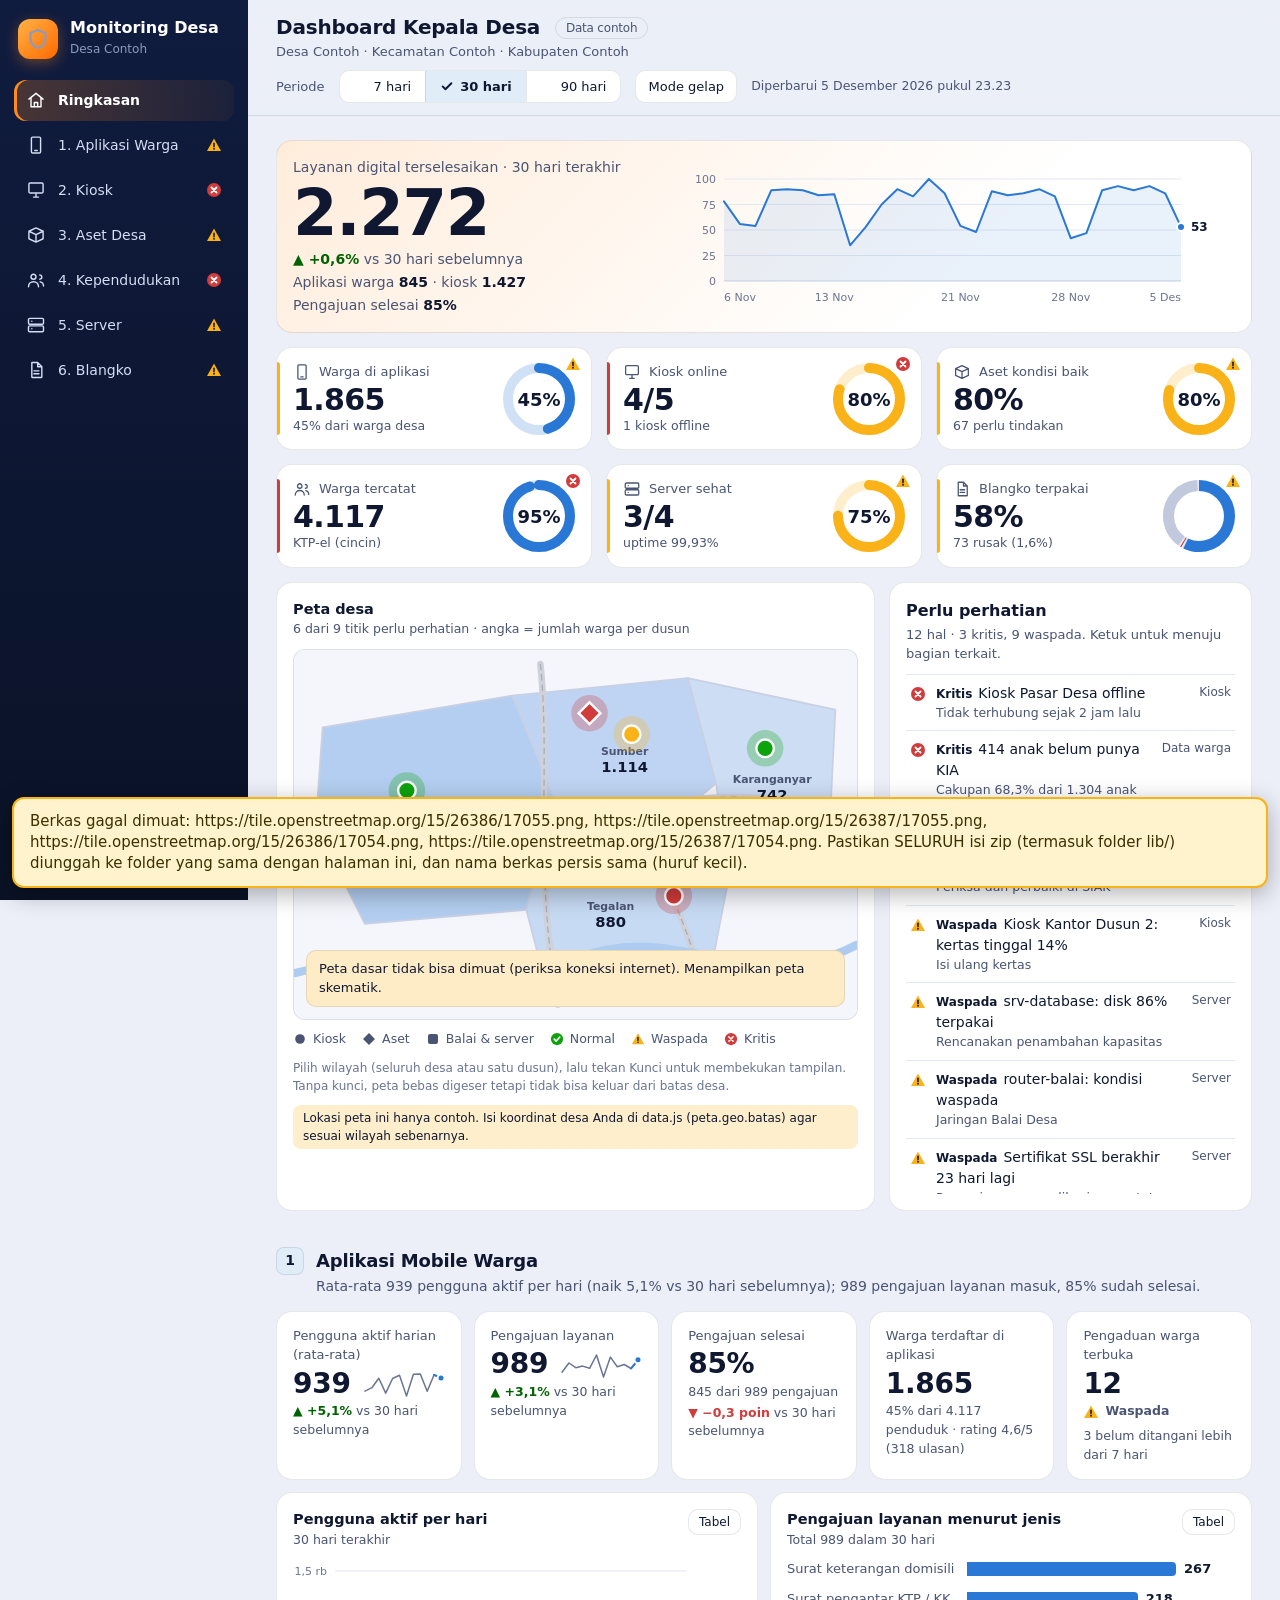
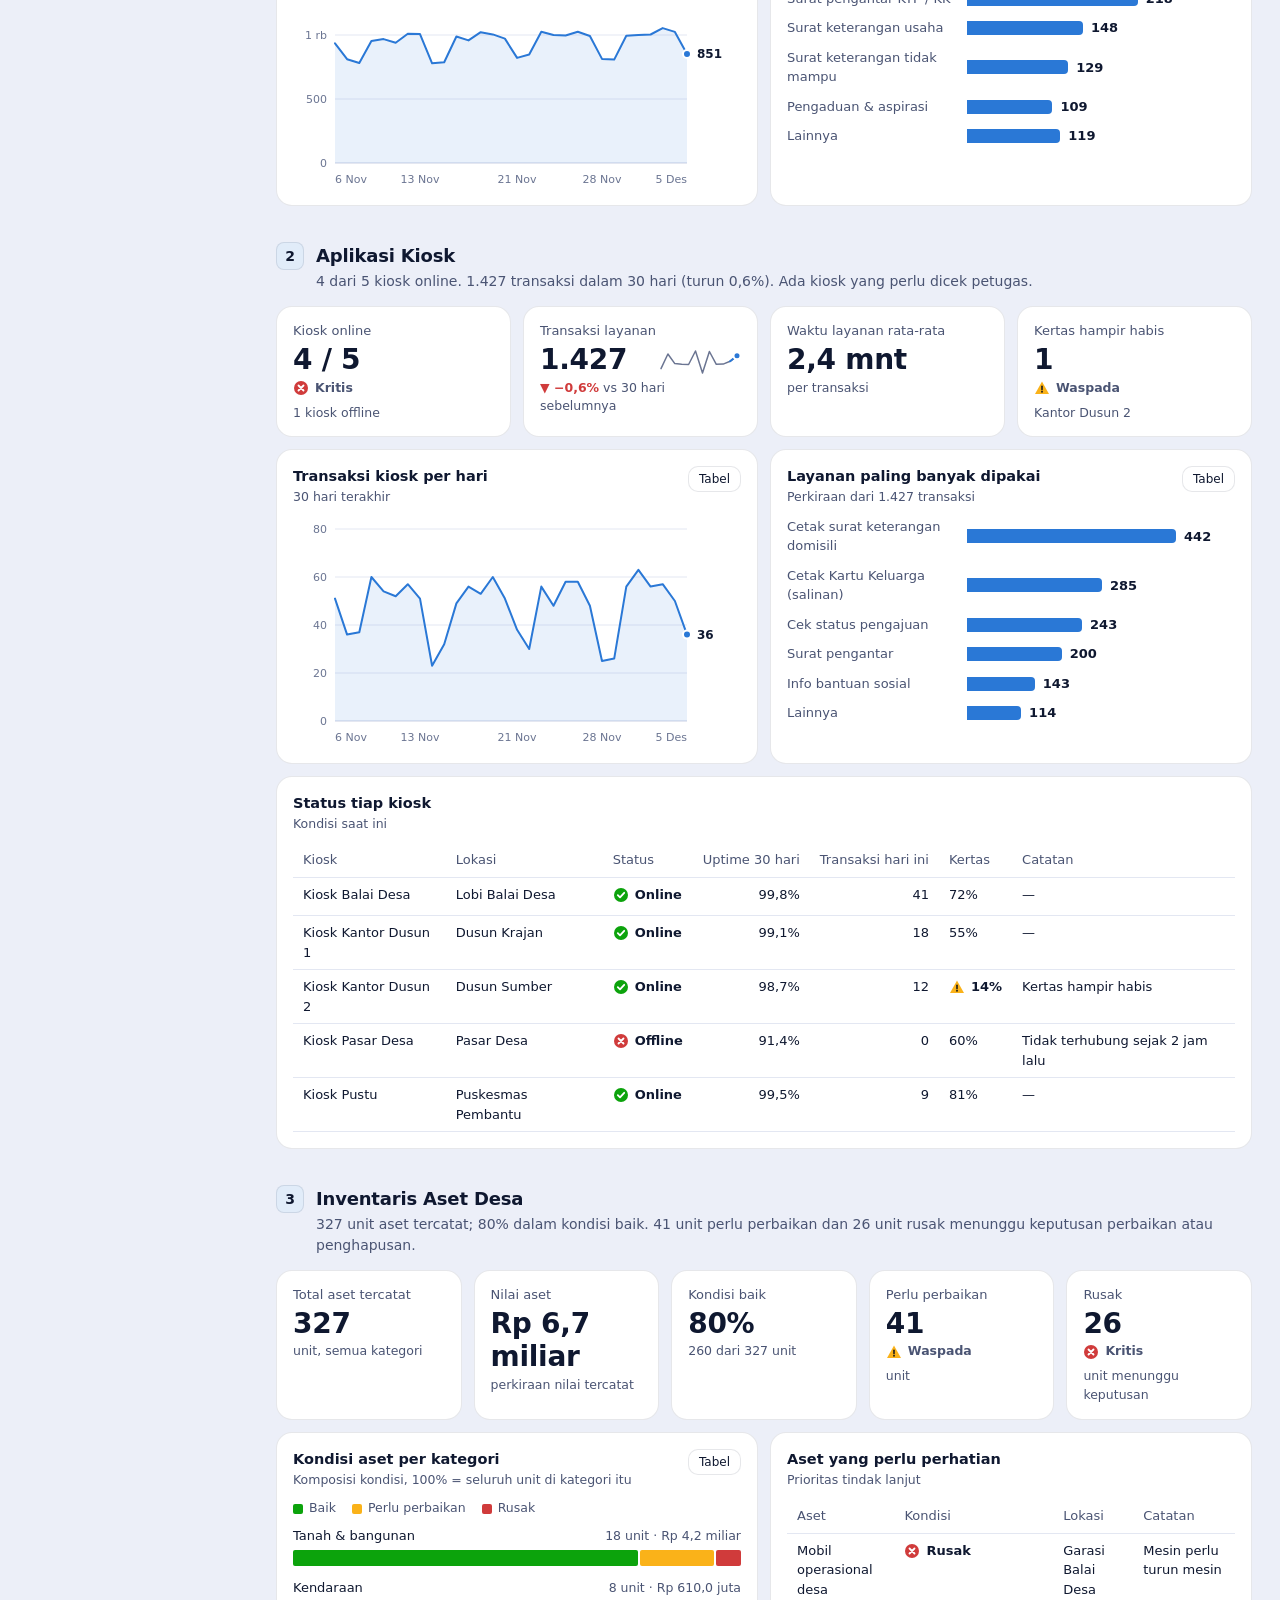
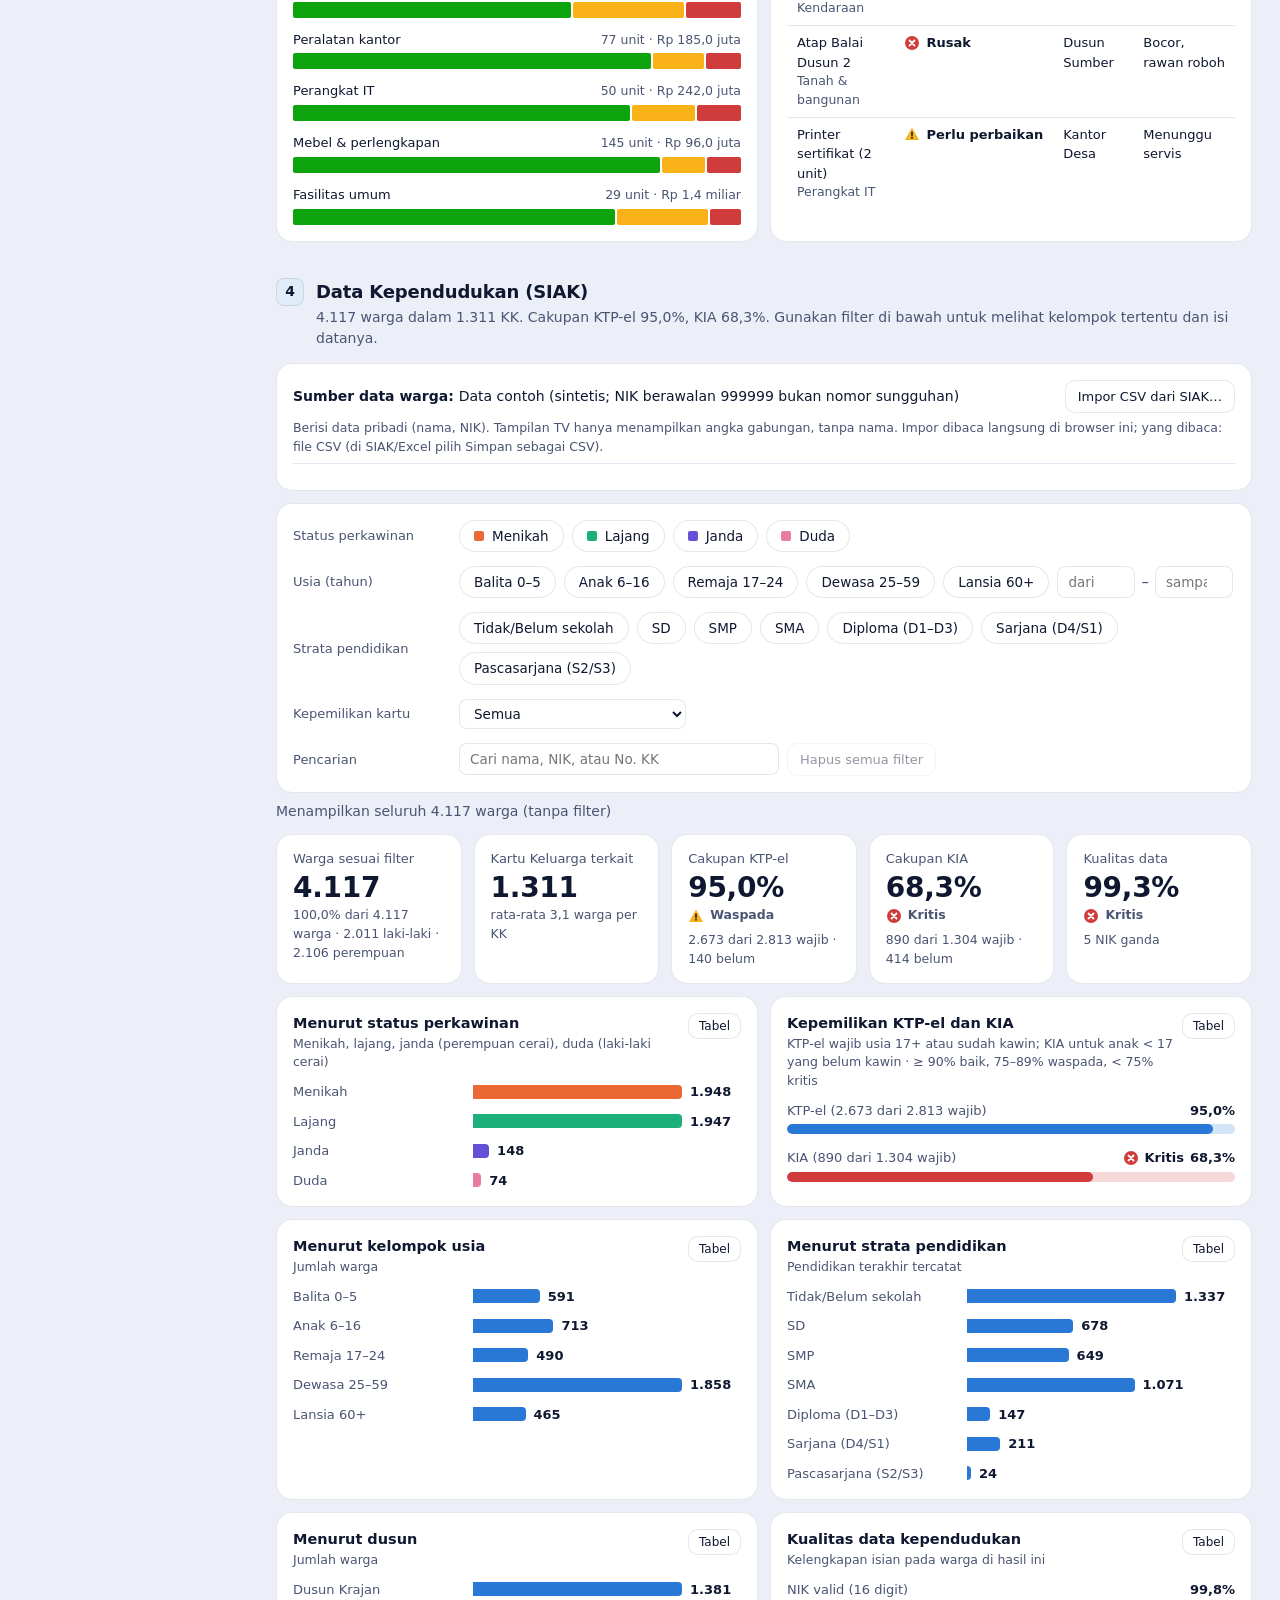
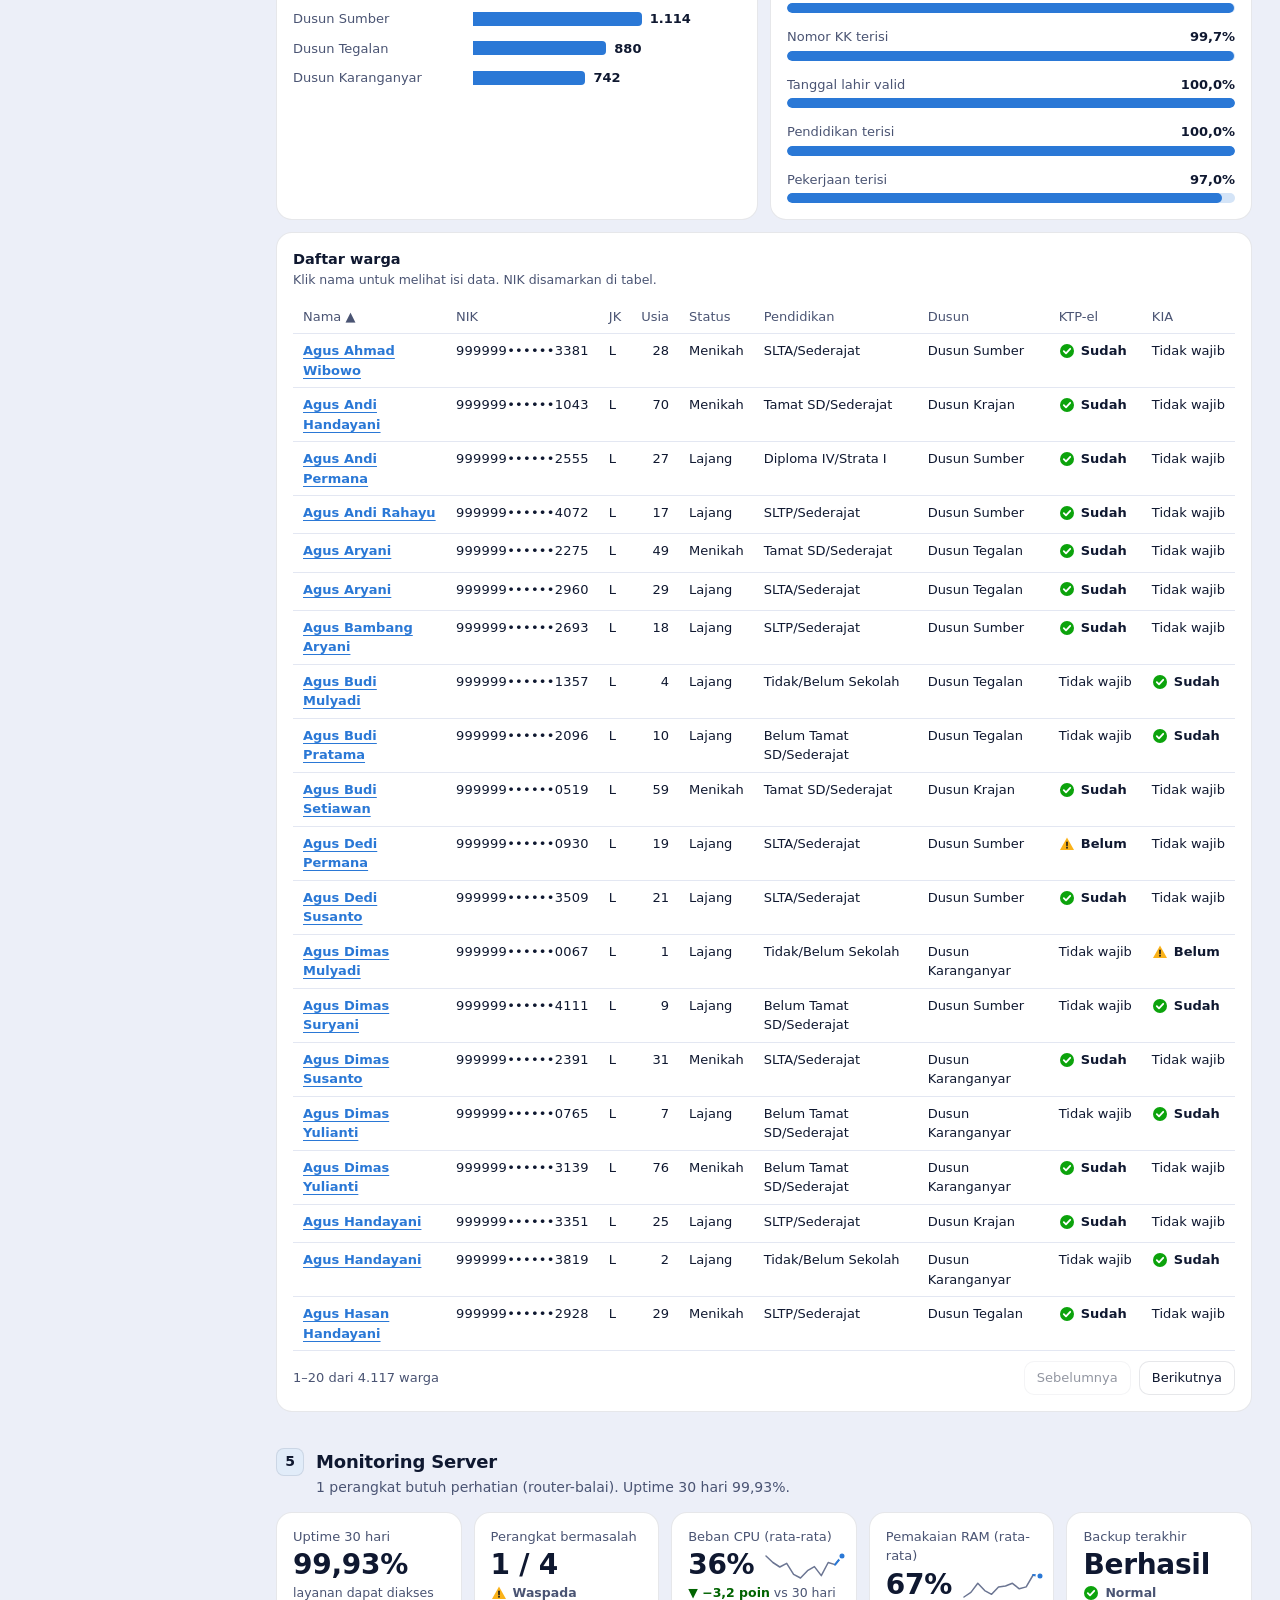
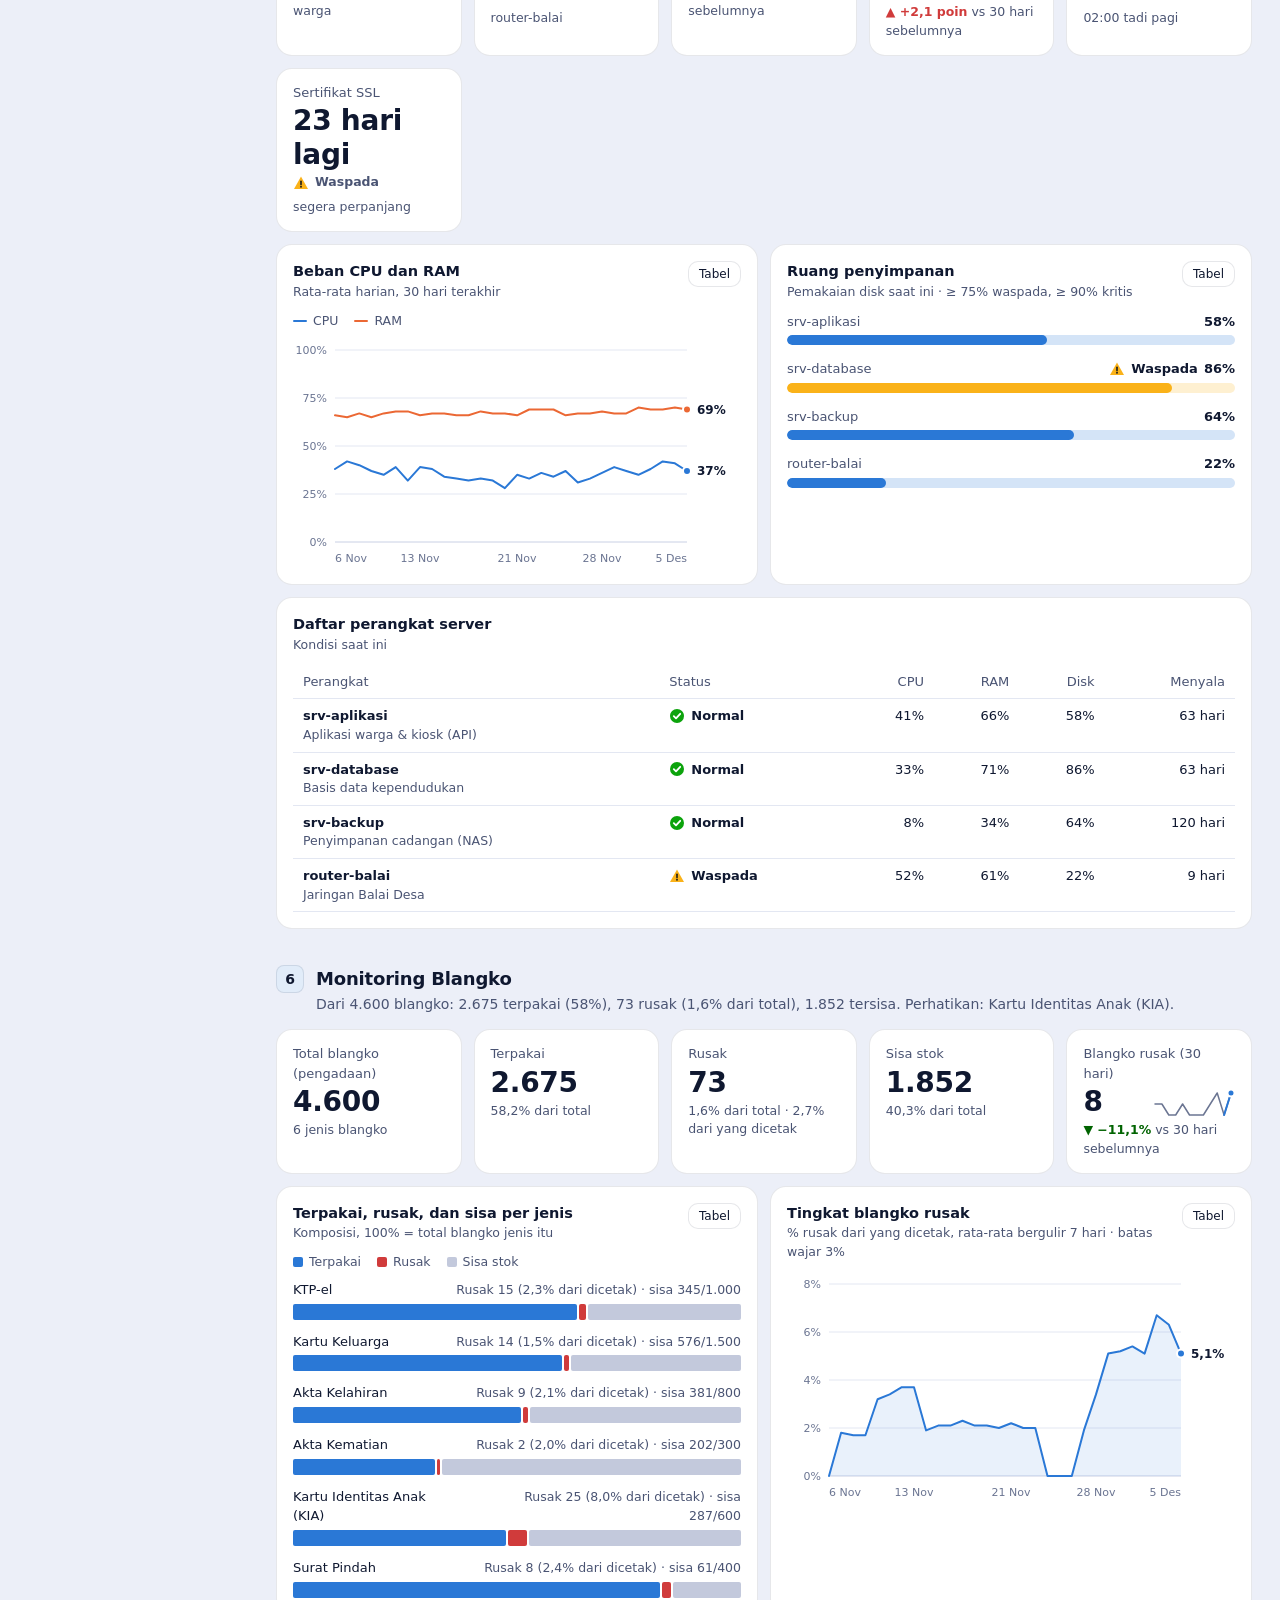
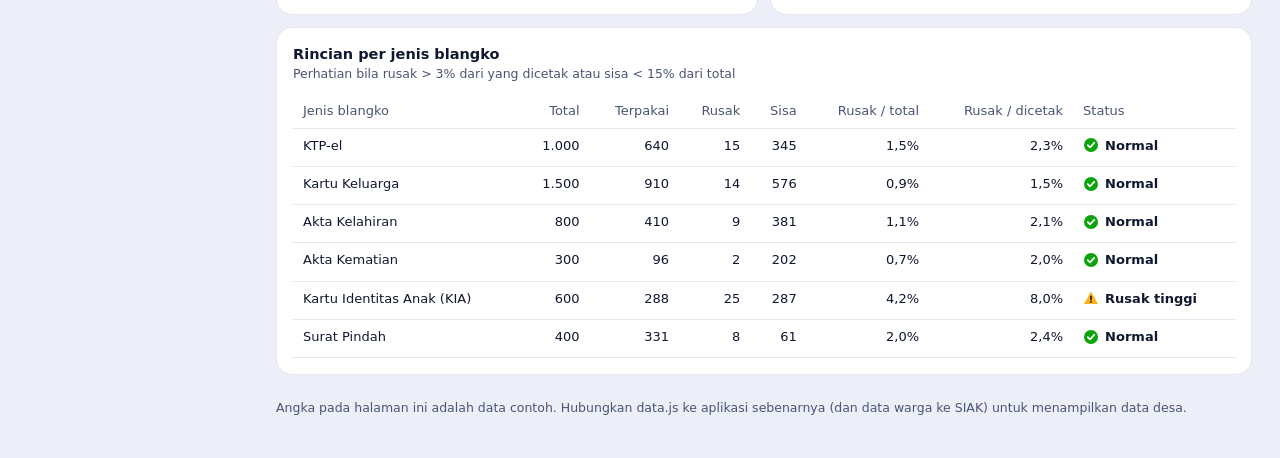
==== commit 16adca1d: "Hosting: pindah vendor ke lib, pemeriksa berkas hilang, halaman tetap tampil tanpa map.js, panduan p" ====
--- a/index.html
+++ b/index.html
@@ -5,7 +5,31 @@
 <meta name="viewport" content="width=device-width, initial-scale=1">
 <title>Dashboard Kepala Desa</title>
 <meta name="description" content="Ringkasan laporan seluruh aplikasi desa: aplikasi warga, kiosk, inventaris aset, data warga, server, dan blangko.">
-<link rel="stylesheet" href="vendor/leaflet/leaflet.css">
+<meta name="referrer" content="strict-origin-when-cross-origin">
+<script>
+/* Pemeriksa pemasangan: bila ada berkas yang gagal dimuat (mis. belum terunggah ke hosting), tampilkan pesan yang jelas, bukan layar kosong. */
+(function () {
+  var miss = [], errs = [];
+  addEventListener('error', function (e) {
+    var t = e.target;
+    if (t && t !== window && (t.getAttribute && (t.getAttribute('src') || t.getAttribute('href')))) miss.push(t.getAttribute('src') || t.getAttribute('href'));
+    else if (e.message && !/ResizeObserver/.test(e.message)) errs.push(e.message);
+  }, true);
+  addEventListener('load', function () {
+    setTimeout(function () {
+      var need = !window.DashLib || !window.DashUI || !window.DASHBOARD_DATA || !window.WargaLib;
+      if (!need && !miss.length && !errs.length) return;
+      var b = document.createElement('div');
+      b.setAttribute('role', 'alert');
+      b.style.cssText = 'position:fixed;left:12px;right:12px;bottom:12px;z-index:99999;padding:12px 16px;border-radius:12px;background:#fff3cd;color:#3b2f00;border:2px solid #fab219;font:15px/1.4 system-ui,sans-serif;box-shadow:0 6px 24px rgba(0,0,0,.3)';
+      b.textContent = (miss.length ? 'Berkas gagal dimuat: ' + miss.join(', ') + '. ' : '') + (errs.length ? 'Galat skrip: ' + errs[0] + '. ' : '') +
+        'Pastikan SELURUH isi zip (termasuk folder lib/) diunggah ke folder yang sama dengan halaman ini, dan nama berkas persis sama (huruf kecil).';
+      document.body.appendChild(b);
+    }, 400);
+  });
+})();
+</script>
+<link rel="stylesheet" href="lib/leaflet/leaflet.css">
 <link rel="stylesheet" href="theme.css">
 <style>
   * { box-sizing: border-box; }
@@ -310,7 +334,7 @@
 <script src="data.js"></script>
 <script src="warga.js"></script>
 <script src="shared.js"></script>
-<script src="vendor/leaflet/leaflet.js"></script>
+<script src="lib/leaflet/leaflet.js"></script>
 <script src="ui.js"></script>
 <script src="map.js"></script>
 <script src="app.js"></script>
--- a/lib/leaflet/leaflet.css
+++ b/lib/leaflet/leaflet.css
@@ -0,0 +1,661 @@
+/* required styles */
+
+.leaflet-pane,
+.leaflet-tile,
+.leaflet-marker-icon,
+.leaflet-marker-shadow,
+.leaflet-tile-container,
+.leaflet-pane > svg,
+.leaflet-pane > canvas,
+.leaflet-zoom-box,
+.leaflet-image-layer,
+.leaflet-layer {
+	position: absolute;
+	left: 0;
+	top: 0;
+	}
+.leaflet-container {
+	overflow: hidden;
+	}
+.leaflet-tile,
+.leaflet-marker-icon,
+.leaflet-marker-shadow {
+	-webkit-user-select: none;
+	   -moz-user-select: none;
+	        user-select: none;
+	  -webkit-user-drag: none;
+	}
+/* Prevents IE11 from highlighting tiles in blue */
+.leaflet-tile::selection {
+	background: transparent;
+}
+/* Safari renders non-retina tile on retina better with this, but Chrome is worse */
+.leaflet-safari .leaflet-tile {
+	image-rendering: -webkit-optimize-contrast;
+	}
+/* hack that prevents hw layers "stretching" when loading new tiles */
+.leaflet-safari .leaflet-tile-container {
+	width: 1600px;
+	height: 1600px;
+	-webkit-transform-origin: 0 0;
+	}
+.leaflet-marker-icon,
+.leaflet-marker-shadow {
+	display: block;
+	}
+/* .leaflet-container svg: reset svg max-width decleration shipped in Joomla! (joomla.org) 3.x */
+/* .leaflet-container img: map is broken in FF if you have max-width: 100% on tiles */
+.leaflet-container .leaflet-overlay-pane svg {
+	max-width: none !important;
+	max-height: none !important;
+	}
+.leaflet-container .leaflet-marker-pane img,
+.leaflet-container .leaflet-shadow-pane img,
+.leaflet-container .leaflet-tile-pane img,
+.leaflet-container img.leaflet-image-layer,
+.leaflet-container .leaflet-tile {
+	max-width: none !important;
+	max-height: none !important;
+	width: auto;
+	padding: 0;
+	}
+
+.leaflet-container img.leaflet-tile {
+	/* See: https://bugs.chromium.org/p/chromium/issues/detail?id=600120 */
+	mix-blend-mode: plus-lighter;
+}
+
+.leaflet-container.leaflet-touch-zoom {
+	-ms-touch-action: pan-x pan-y;
+	touch-action: pan-x pan-y;
+	}
+.leaflet-container.leaflet-touch-drag {
+	-ms-touch-action: pinch-zoom;
+	/* Fallback for FF which doesn't support pinch-zoom */
+	touch-action: none;
+	touch-action: pinch-zoom;
+}
+.leaflet-container.leaflet-touch-drag.leaflet-touch-zoom {
+	-ms-touch-action: none;
+	touch-action: none;
+}
+.leaflet-container {
+	-webkit-tap-highlight-color: transparent;
+}
+.leaflet-container a {
+	-webkit-tap-highlight-color: rgba(51, 181, 229, 0.4);
+}
+.leaflet-tile {
+	filter: inherit;
+	visibility: hidden;
+	}
+.leaflet-tile-loaded {
+	visibility: inherit;
+	}
+.leaflet-zoom-box {
+	width: 0;
+	height: 0;
+	-moz-box-sizing: border-box;
+	     box-sizing: border-box;
+	z-index: 800;
+	}
+/* workaround for https://bugzilla.mozilla.org/show_bug.cgi?id=888319 */
+.leaflet-overlay-pane svg {
+	-moz-user-select: none;
+	}
+
+.leaflet-pane         { z-index: 400; }
+
+.leaflet-tile-pane    { z-index: 200; }
+.leaflet-overlay-pane { z-index: 400; }
+.leaflet-shadow-pane  { z-index: 500; }
+.leaflet-marker-pane  { z-index: 600; }
+.leaflet-tooltip-pane   { z-index: 650; }
+.leaflet-popup-pane   { z-index: 700; }
+
+.leaflet-map-pane canvas { z-index: 100; }
+.leaflet-map-pane svg    { z-index: 200; }
+
+.leaflet-vml-shape {
+	width: 1px;
+	height: 1px;
+	}
+.lvml {
+	behavior: url(#default#VML);
+	display: inline-block;
+	position: absolute;
+	}
+
+
+/* control positioning */
+
+.leaflet-control {
+	position: relative;
+	z-index: 800;
+	pointer-events: visiblePainted; /* IE 9-10 doesn't have auto */
+	pointer-events: auto;
+	}
+.leaflet-top,
+.leaflet-bottom {
+	position: absolute;
+	z-index: 1000;
+	pointer-events: none;
+	}
+.leaflet-top {
+	top: 0;
+	}
+.leaflet-right {
+	right: 0;
+	}
+.leaflet-bottom {
+	bottom: 0;
+	}
+.leaflet-left {
+	left: 0;
+	}
+.leaflet-control {
+	float: left;
+	clear: both;
+	}
+.leaflet-right .leaflet-control {
+	float: right;
+	}
+.leaflet-top .leaflet-control {
+	margin-top: 10px;
+	}
+.leaflet-bottom .leaflet-control {
+	margin-bottom: 10px;
+	}
+.leaflet-left .leaflet-control {
+	margin-left: 10px;
+	}
+.leaflet-right .leaflet-control {
+	margin-right: 10px;
+	}
+
+
+/* zoom and fade animations */
+
+.leaflet-fade-anim .leaflet-popup {
+	opacity: 0;
+	-webkit-transition: opacity 0.2s linear;
+	   -moz-transition: opacity 0.2s linear;
+	        transition: opacity 0.2s linear;
+	}
+.leaflet-fade-anim .leaflet-map-pane .leaflet-popup {
+	opacity: 1;
+	}
+.leaflet-zoom-animated {
+	-webkit-transform-origin: 0 0;
+	    -ms-transform-origin: 0 0;
+	        transform-origin: 0 0;
+	}
+svg.leaflet-zoom-animated {
+	will-change: transform;
+}
+
+.leaflet-zoom-anim .leaflet-zoom-animated {
+	-webkit-transition: -webkit-transform 0.25s cubic-bezier(0,0,0.25,1);
+	   -moz-transition:    -moz-transform 0.25s cubic-bezier(0,0,0.25,1);
+	        transition:         transform 0.25s cubic-bezier(0,0,0.25,1);
+	}
+.leaflet-zoom-anim .leaflet-tile,
+.leaflet-pan-anim .leaflet-tile {
+	-webkit-transition: none;
+	   -moz-transition: none;
+	        transition: none;
+	}
+
+.leaflet-zoom-anim .leaflet-zoom-hide {
+	visibility: hidden;
+	}
+
+
+/* cursors */
+
+.leaflet-interactive {
+	cursor: pointer;
+	}
+.leaflet-grab {
+	cursor: -webkit-grab;
+	cursor:    -moz-grab;
+	cursor:         grab;
+	}
+.leaflet-crosshair,
+.leaflet-crosshair .leaflet-interactive {
+	cursor: crosshair;
+	}
+.leaflet-popup-pane,
+.leaflet-control {
+	cursor: auto;
+	}
+.leaflet-dragging .leaflet-grab,
+.leaflet-dragging .leaflet-grab .leaflet-interactive,
+.leaflet-dragging .leaflet-marker-draggable {
+	cursor: move;
+	cursor: -webkit-grabbing;
+	cursor:    -moz-grabbing;
+	cursor:         grabbing;
+	}
+
+/* marker & overlays interactivity */
+.leaflet-marker-icon,
+.leaflet-marker-shadow,
+.leaflet-image-layer,
+.leaflet-pane > svg path,
+.leaflet-tile-container {
+	pointer-events: none;
+	}
+
+.leaflet-marker-icon.leaflet-interactive,
+.leaflet-image-layer.leaflet-interactive,
+.leaflet-pane > svg path.leaflet-interactive,
+svg.leaflet-image-layer.leaflet-interactive path {
+	pointer-events: visiblePainted; /* IE 9-10 doesn't have auto */
+	pointer-events: auto;
+	}
+
+/* visual tweaks */
+
+.leaflet-container {
+	background: #ddd;
+	outline-offset: 1px;
+	}
+.leaflet-container a {
+	color: #0078A8;
+	}
+.leaflet-zoom-box {
+	border: 2px dotted #38f;
+	background: rgba(255,255,255,0.5);
+	}
+
+
+/* general typography */
+.leaflet-container {
+	font-family: "Helvetica Neue", Arial, Helvetica, sans-serif;
+	font-size: 12px;
+	font-size: 0.75rem;
+	line-height: 1.5;
+	}
+
+
+/* general toolbar styles */
+
+.leaflet-bar {
+	box-shadow: 0 1px 5px rgba(0,0,0,0.65);
+	border-radius: 4px;
+	}
+.leaflet-bar a {
+	background-color: #fff;
+	border-bottom: 1px solid #ccc;
+	width: 26px;
+	height: 26px;
+	line-height: 26px;
+	display: block;
+	text-align: center;
+	text-decoration: none;
+	color: black;
+	}
+.leaflet-bar a,
+.leaflet-control-layers-toggle {
+	background-position: 50% 50%;
+	background-repeat: no-repeat;
+	display: block;
+	}
+.leaflet-bar a:hover,
+.leaflet-bar a:focus {
+	background-color: #f4f4f4;
+	}
+.leaflet-bar a:first-child {
+	border-top-left-radius: 4px;
+	border-top-right-radius: 4px;
+	}
+.leaflet-bar a:last-child {
+	border-bottom-left-radius: 4px;
+	border-bottom-right-radius: 4px;
+	border-bottom: none;
+	}
+.leaflet-bar a.leaflet-disabled {
+	cursor: default;
+	background-color: #f4f4f4;
+	color: #bbb;
+	}
+
+.leaflet-touch .leaflet-bar a {
+	width: 30px;
+	height: 30px;
+	line-height: 30px;
+	}
+.leaflet-touch .leaflet-bar a:first-child {
+	border-top-left-radius: 2px;
+	border-top-right-radius: 2px;
+	}
+.leaflet-touch .leaflet-bar a:last-child {
+	border-bottom-left-radius: 2px;
+	border-bottom-right-radius: 2px;
+	}
+
+/* zoom control */
+
+.leaflet-control-zoom-in,
+.leaflet-control-zoom-out {
+	font: bold 18px 'Lucida Console', Monaco, monospace;
+	text-indent: 1px;
+	}
+
+.leaflet-touch .leaflet-control-zoom-in, .leaflet-touch .leaflet-control-zoom-out  {
+	font-size: 22px;
+	}
+
+
+/* layers control */
+
+.leaflet-control-layers {
+	box-shadow: 0 1px 5px rgba(0,0,0,0.4);
+	background: #fff;
+	border-radius: 5px;
+	}
+.leaflet-control-layers-toggle {
+	background-image: url(images/layers.png);
+	width: 36px;
+	height: 36px;
+	}
+.leaflet-retina .leaflet-control-layers-toggle {
+	background-image: url(images/layers-2x.png);
+	background-size: 26px 26px;
+	}
+.leaflet-touch .leaflet-control-layers-toggle {
+	width: 44px;
+	height: 44px;
+	}
+.leaflet-control-layers .leaflet-control-layers-list,
+.leaflet-control-layers-expanded .leaflet-control-layers-toggle {
+	display: none;
+	}
+.leaflet-control-layers-expanded .leaflet-control-layers-list {
+	display: block;
+	position: relative;
+	}
+.leaflet-control-layers-expanded {
+	padding: 6px 10px 6px 6px;
+	color: #333;
+	background: #fff;
+	}
+.leaflet-control-layers-scrollbar {
+	overflow-y: scroll;
+	overflow-x: hidden;
+	padding-right: 5px;
+	}
+.leaflet-control-layers-selector {
+	margin-top: 2px;
+	position: relative;
+	top: 1px;
+	}
+.leaflet-control-layers label {
+	display: block;
+	font-size: 13px;
+	font-size: 1.08333em;
+	}
+.leaflet-control-layers-separator {
+	height: 0;
+	border-top: 1px solid #ddd;
+	margin: 5px -10px 5px -6px;
+	}
+
+/* Default icon URLs */
+.leaflet-default-icon-path { /* used only in path-guessing heuristic, see L.Icon.Default */
+	background-image: url(images/marker-icon.png);
+	}
+
+
+/* attribution and scale controls */
+
+.leaflet-container .leaflet-control-attribution {
+	background: #fff;
+	background: rgba(255, 255, 255, 0.8);
+	margin: 0;
+	}
+.leaflet-control-attribution,
+.leaflet-control-scale-line {
+	padding: 0 5px;
+	color: #333;
+	line-height: 1.4;
+	}
+.leaflet-control-attribution a {
+	text-decoration: none;
+	}
+.leaflet-control-attribution a:hover,
+.leaflet-control-attribution a:focus {
+	text-decoration: underline;
+	}
+.leaflet-attribution-flag {
+	display: inline !important;
+	vertical-align: baseline !important;
+	width: 1em;
+	height: 0.6669em;
+	}
+.leaflet-left .leaflet-control-scale {
+	margin-left: 5px;
+	}
+.leaflet-bottom .leaflet-control-scale {
+	margin-bottom: 5px;
+	}
+.leaflet-control-scale-line {
+	border: 2px solid #777;
+	border-top: none;
+	line-height: 1.1;
+	padding: 2px 5px 1px;
+	white-space: nowrap;
+	-moz-box-sizing: border-box;
+	     box-sizing: border-box;
+	background: rgba(255, 255, 255, 0.8);
+	text-shadow: 1px 1px #fff;
+	}
+.leaflet-control-scale-line:not(:first-child) {
+	border-top: 2px solid #777;
+	border-bottom: none;
+	margin-top: -2px;
+	}
+.leaflet-control-scale-line:not(:first-child):not(:last-child) {
+	border-bottom: 2px solid #777;
+	}
+
+.leaflet-touch .leaflet-control-attribution,
+.leaflet-touch .leaflet-control-layers,
+.leaflet-touch .leaflet-bar {
+	box-shadow: none;
+	}
+.leaflet-touch .leaflet-control-layers,
+.leaflet-touch .leaflet-bar {
+	border: 2px solid rgba(0,0,0,0.2);
+	background-clip: padding-box;
+	}
+
+
+/* popup */
+
+.leaflet-popup {
+	position: absolute;
+	text-align: center;
+	margin-bottom: 20px;
+	}
+.leaflet-popup-content-wrapper {
+	padding: 1px;
+	text-align: left;
+	border-radius: 12px;
+	}
+.leaflet-popup-content {
+	margin: 13px 24px 13px 20px;
+	line-height: 1.3;
+	font-size: 13px;
+	font-size: 1.08333em;
+	min-height: 1px;
+	}
+.leaflet-popup-content p {
+	margin: 17px 0;
+	margin: 1.3em 0;
+	}
+.leaflet-popup-tip-container {
+	width: 40px;
+	height: 20px;
+	position: absolute;
+	left: 50%;
+	margin-top: -1px;
+	margin-left: -20px;
+	overflow: hidden;
+	pointer-events: none;
+	}
+.leaflet-popup-tip {
+	width: 17px;
+	height: 17px;
+	padding: 1px;
+
+	margin: -10px auto 0;
+	pointer-events: auto;
+
+	-webkit-transform: rotate(45deg);
+	   -moz-transform: rotate(45deg);
+	    -ms-transform: rotate(45deg);
+	        transform: rotate(45deg);
+	}
+.leaflet-popup-content-wrapper,
+.leaflet-popup-tip {
+	background: white;
+	color: #333;
+	box-shadow: 0 3px 14px rgba(0,0,0,0.4);
+	}
+.leaflet-container a.leaflet-popup-close-button {
+	position: absolute;
+	top: 0;
+	right: 0;
+	border: none;
+	text-align: center;
+	width: 24px;
+	height: 24px;
+	font: 16px/24px Tahoma, Verdana, sans-serif;
+	color: #757575;
+	text-decoration: none;
+	background: transparent;
+	}
+.leaflet-container a.leaflet-popup-close-button:hover,
+.leaflet-container a.leaflet-popup-close-button:focus {
+	color: #585858;
+	}
+.leaflet-popup-scrolled {
+	overflow: auto;
+	}
+
+.leaflet-oldie .leaflet-popup-content-wrapper {
+	-ms-zoom: 1;
+	}
+.leaflet-oldie .leaflet-popup-tip {
+	width: 24px;
+	margin: 0 auto;
+
+	-ms-filter: "progid:DXImageTransform.Microsoft.Matrix(M11=0.70710678, M12=0.70710678, M21=-0.70710678, M22=0.70710678)";
+	filter: progid:DXImageTransform.Microsoft.Matrix(M11=0.70710678, M12=0.70710678, M21=-0.70710678, M22=0.70710678);
+	}
+
+.leaflet-oldie .leaflet-control-zoom,
+.leaflet-oldie .leaflet-control-layers,
+.leaflet-oldie .leaflet-popup-content-wrapper,
+.leaflet-oldie .leaflet-popup-tip {
+	border: 1px solid #999;
+	}
+
+
+/* div icon */
+
+.leaflet-div-icon {
+	background: #fff;
+	border: 1px solid #666;
+	}
+
+
+/* Tooltip */
+/* Base styles for the element that has a tooltip */
+.leaflet-tooltip {
+	position: absolute;
+	padding: 6px;
+	background-color: #fff;
+	border: 1px solid #fff;
+	border-radius: 3px;
+	color: #222;
+	white-space: nowrap;
+	-webkit-user-select: none;
+	-moz-user-select: none;
+	-ms-user-select: none;
+	user-select: none;
+	pointer-events: none;
+	box-shadow: 0 1px 3px rgba(0,0,0,0.4);
+	}
+.leaflet-tooltip.leaflet-interactive {
+	cursor: pointer;
+	pointer-events: auto;
+	}
+.leaflet-tooltip-top:before,
+.leaflet-tooltip-bottom:before,
+.leaflet-tooltip-left:before,
+.leaflet-tooltip-right:before {
+	position: absolute;
+	pointer-events: none;
+	border: 6px solid transparent;
+	background: transparent;
+	content: "";
+	}
+
+/* Directions */
+
+.leaflet-tooltip-bottom {
+	margin-top: 6px;
+}
+.leaflet-tooltip-top {
+	margin-top: -6px;
+}
+.leaflet-tooltip-bottom:before,
+.leaflet-tooltip-top:before {
+	left: 50%;
+	margin-left: -6px;
+	}
+.leaflet-tooltip-top:before {
+	bottom: 0;
+	margin-bottom: -12px;
+	border-top-color: #fff;
+	}
+.leaflet-tooltip-bottom:before {
+	top: 0;
+	margin-top: -12px;
+	margin-left: -6px;
+	border-bottom-color: #fff;
+	}
+.leaflet-tooltip-left {
+	margin-left: -6px;
+}
+.leaflet-tooltip-right {
+	margin-left: 6px;
+}
+.leaflet-tooltip-left:before,
+.leaflet-tooltip-right:before {
+	top: 50%;
+	margin-top: -6px;
+	}
+.leaflet-tooltip-left:before {
+	right: 0;
+	margin-right: -12px;
+	border-left-color: #fff;
+	}
+.leaflet-tooltip-right:before {
+	left: 0;
+	margin-left: -12px;
+	border-right-color: #fff;
+	}
+
+/* Printing */
+
+@media print {
+	/* Prevent printers from removing background-images of controls. */
+	.leaflet-control {
+		-webkit-print-color-adjust: exact;
+		print-color-adjust: exact;
+		}
+	}
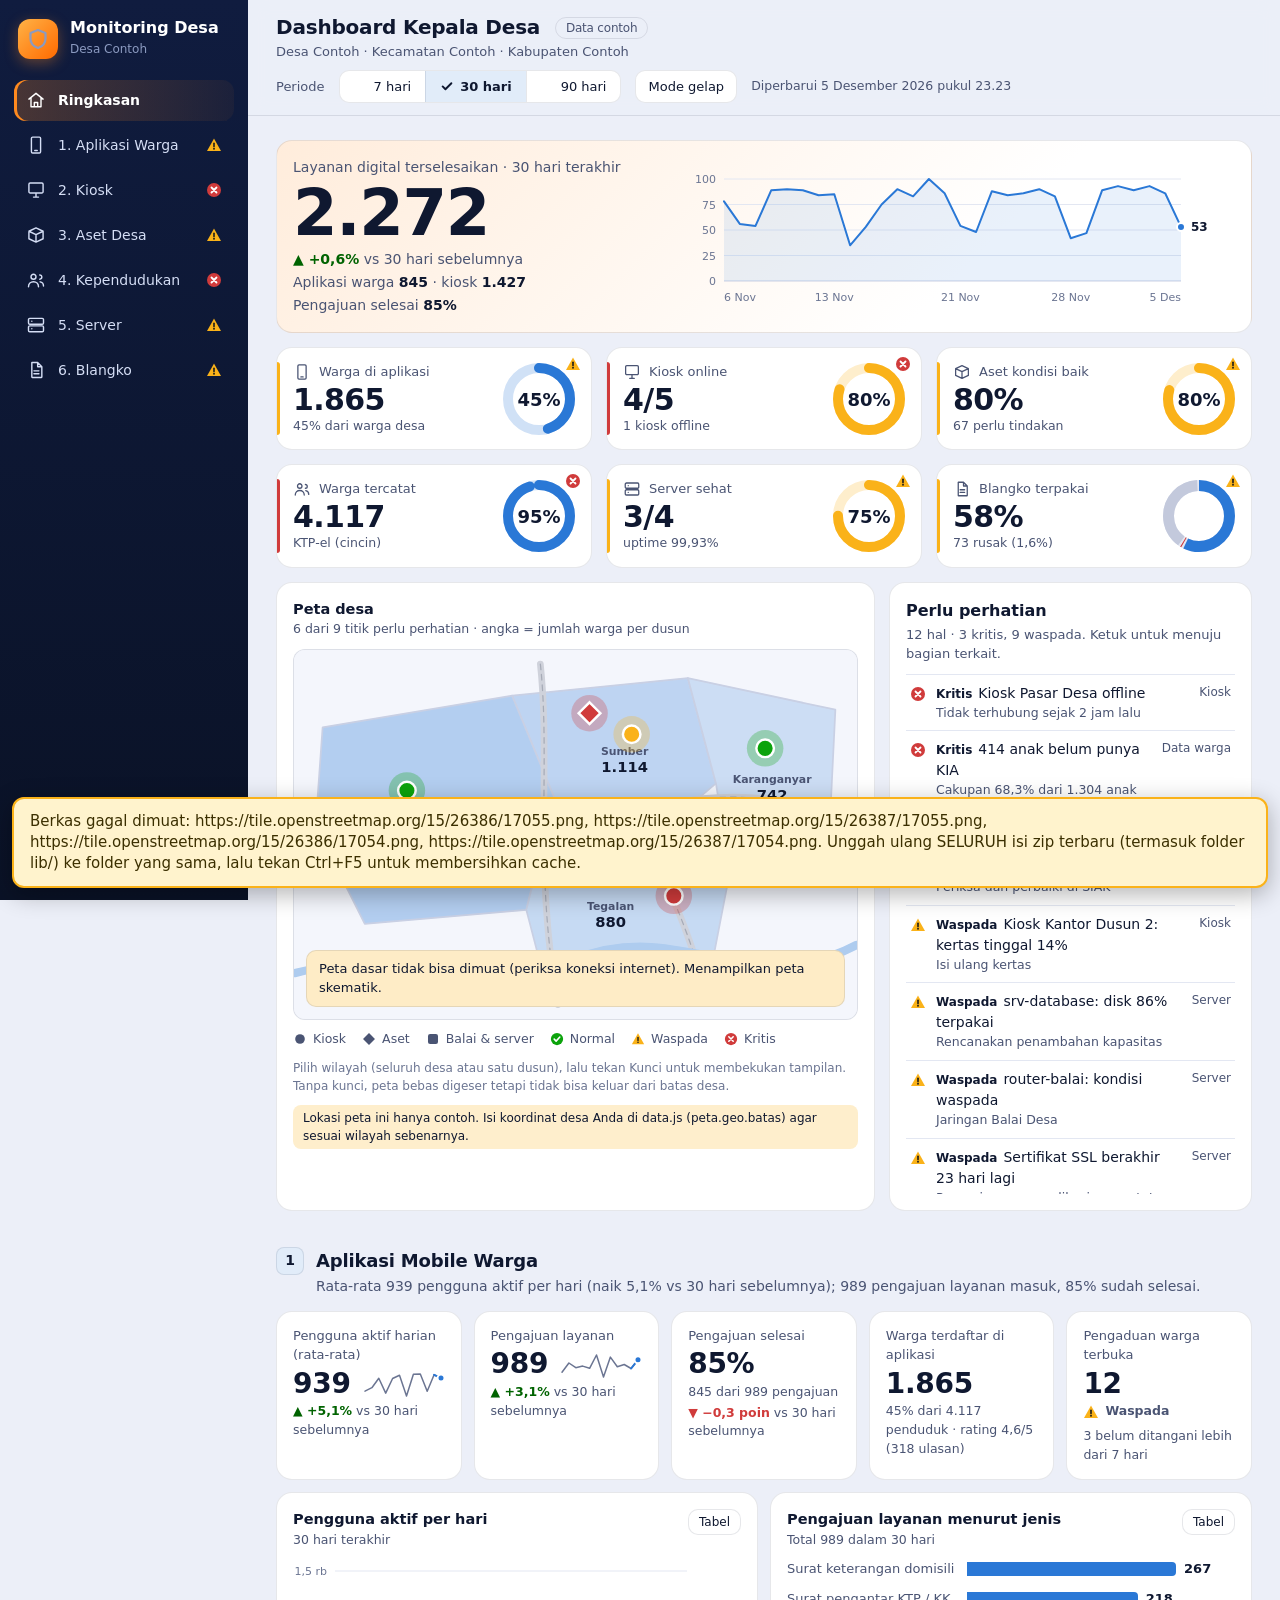
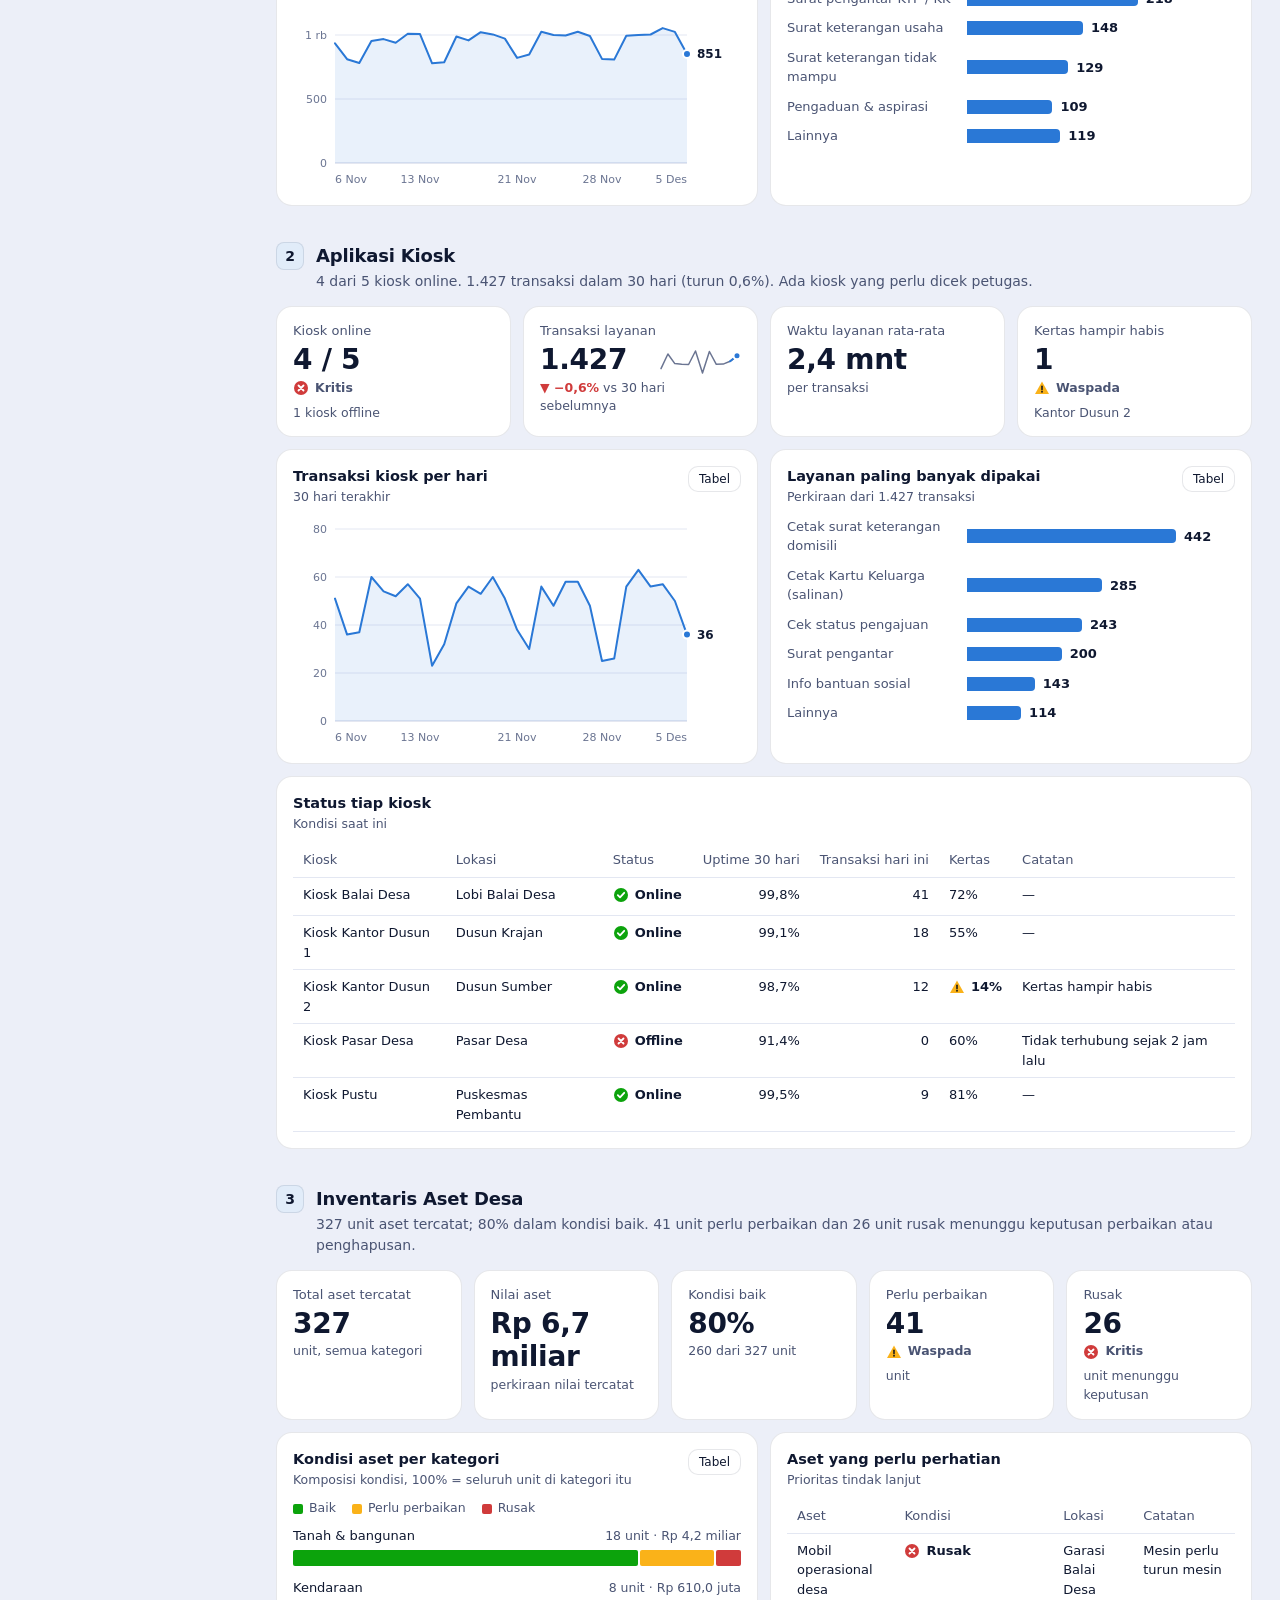
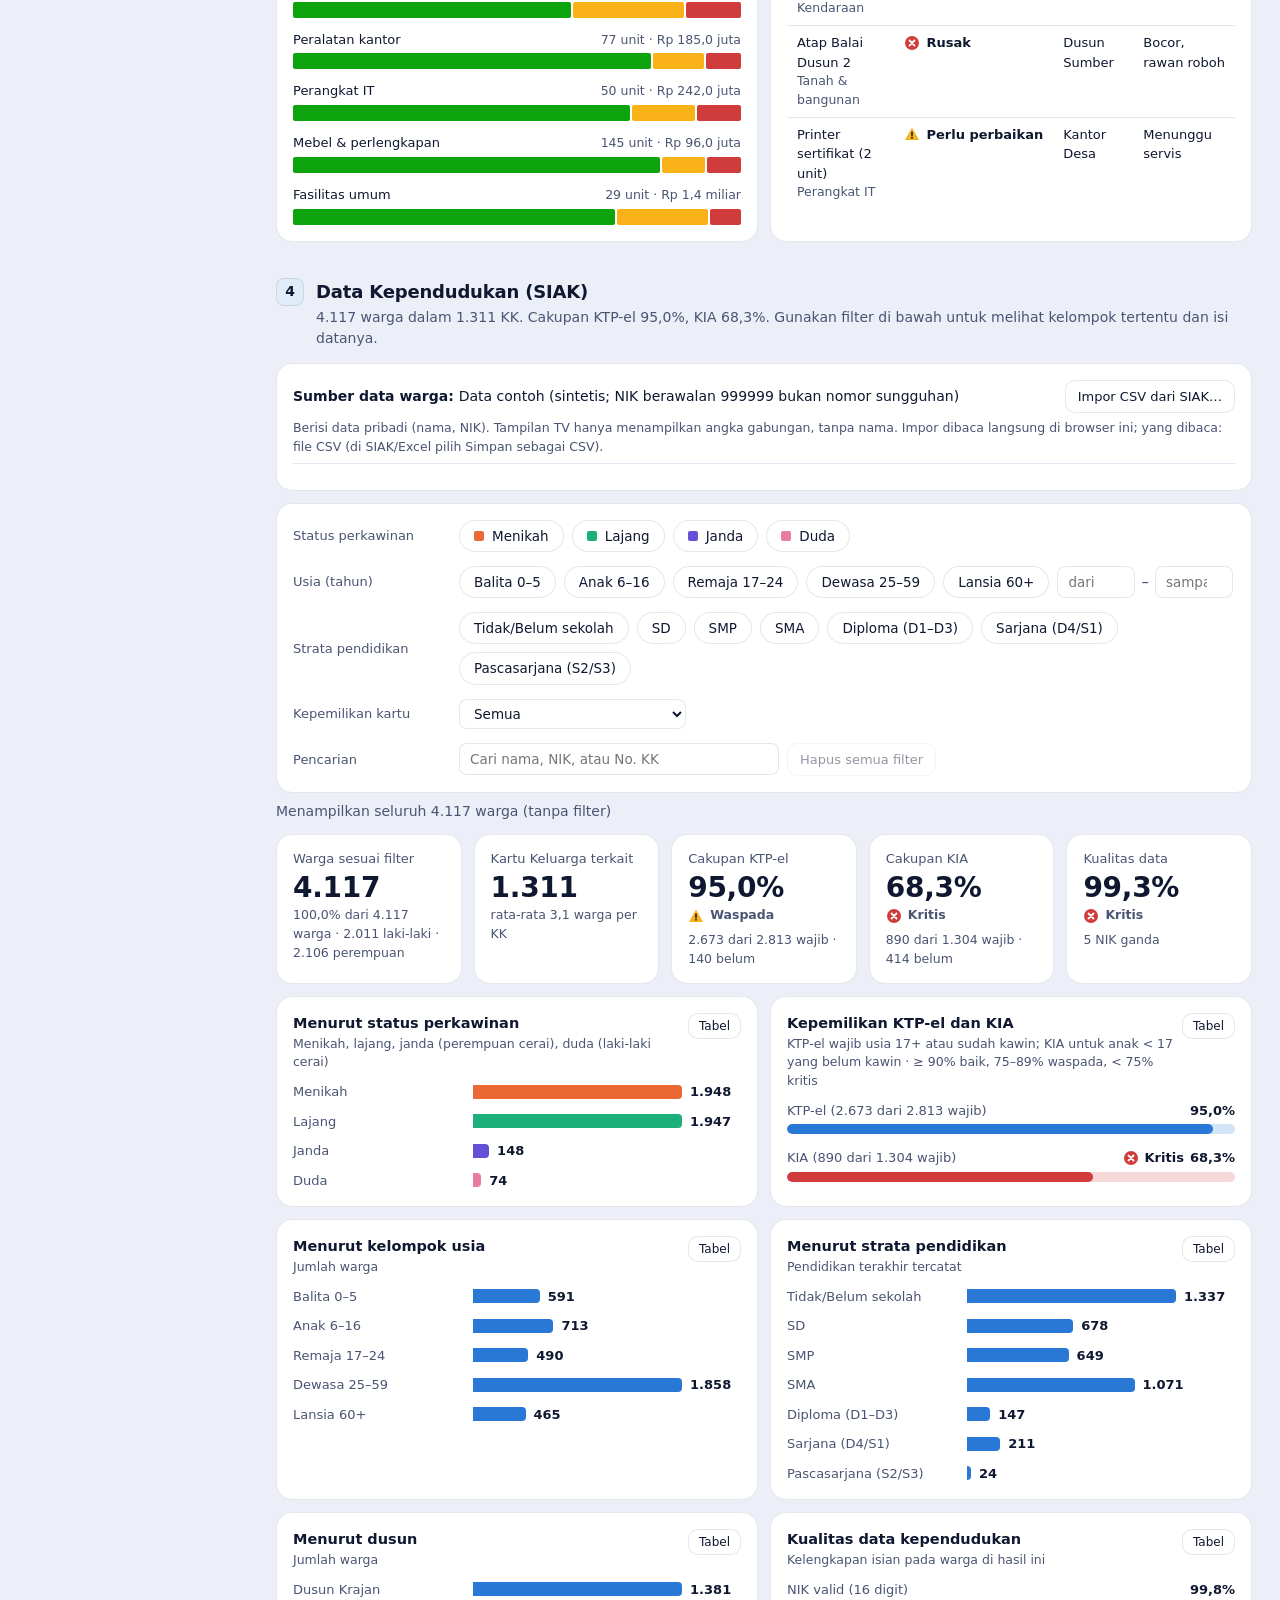
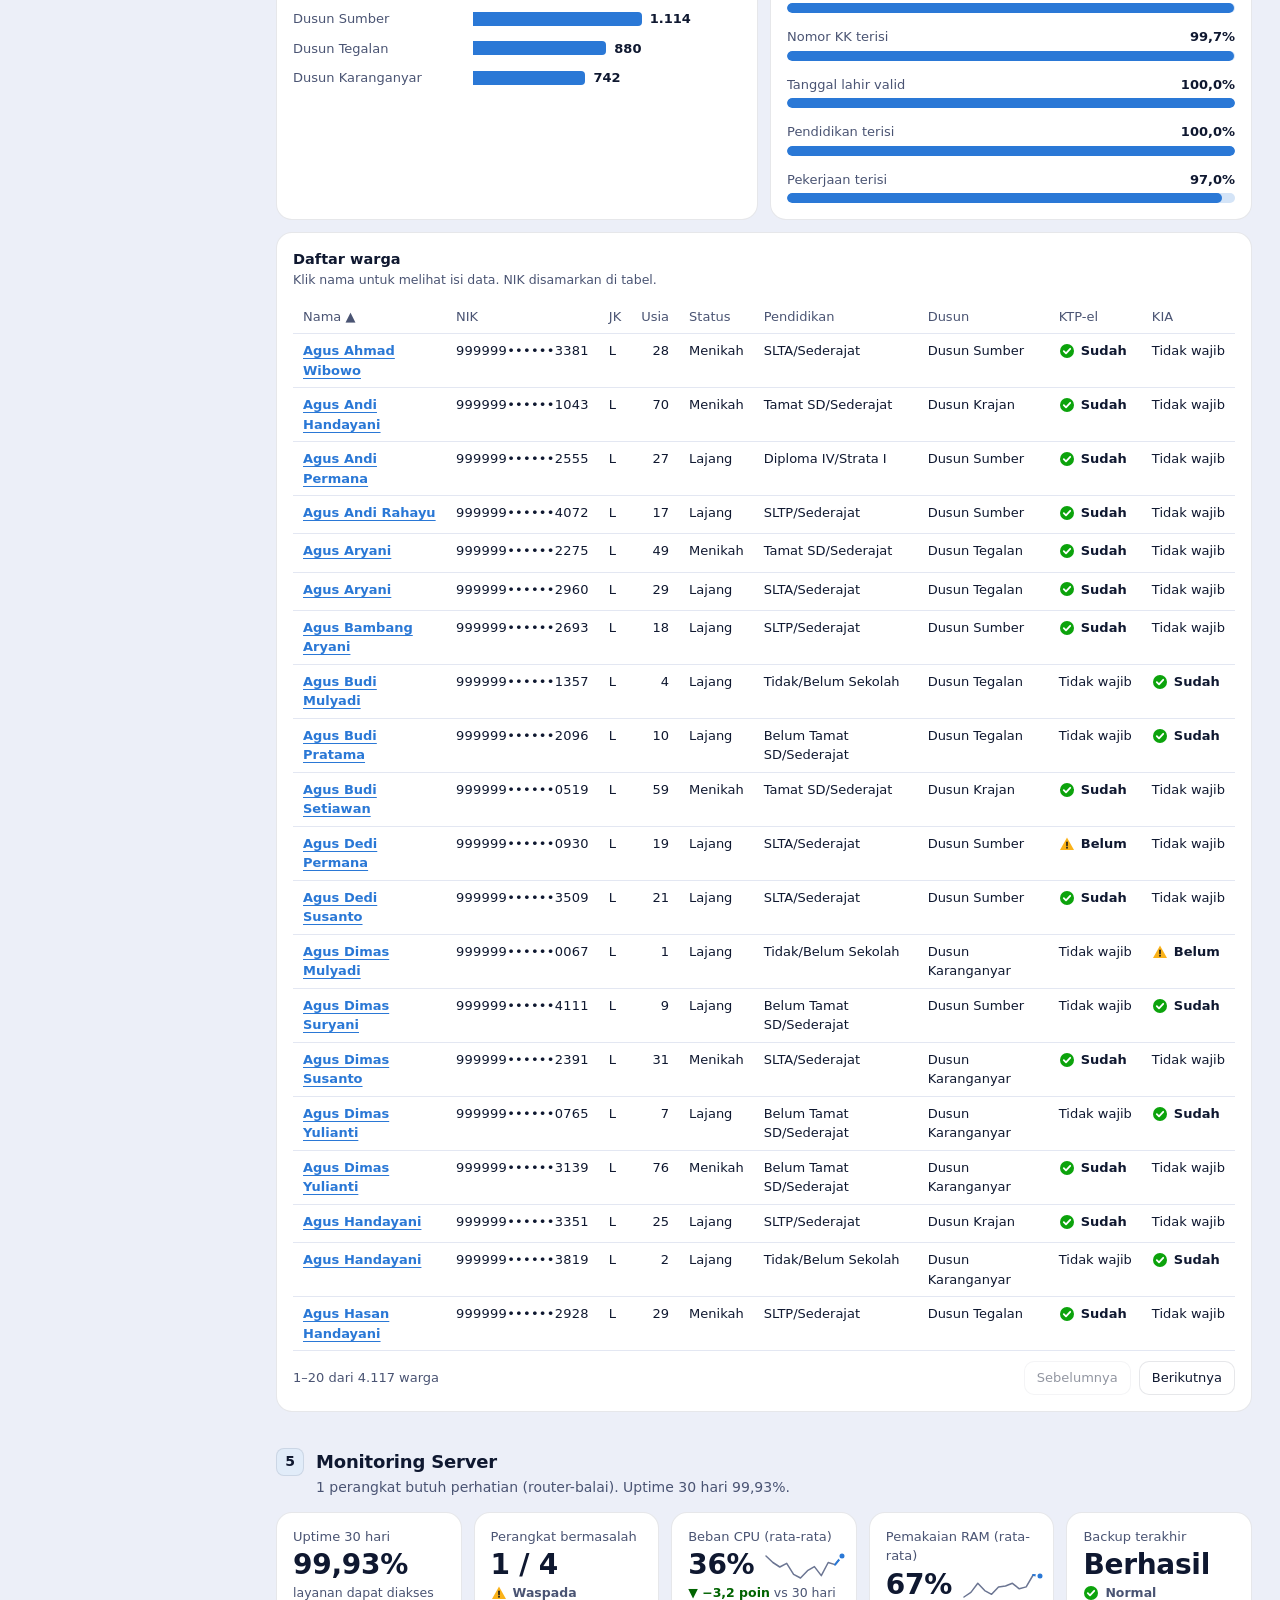
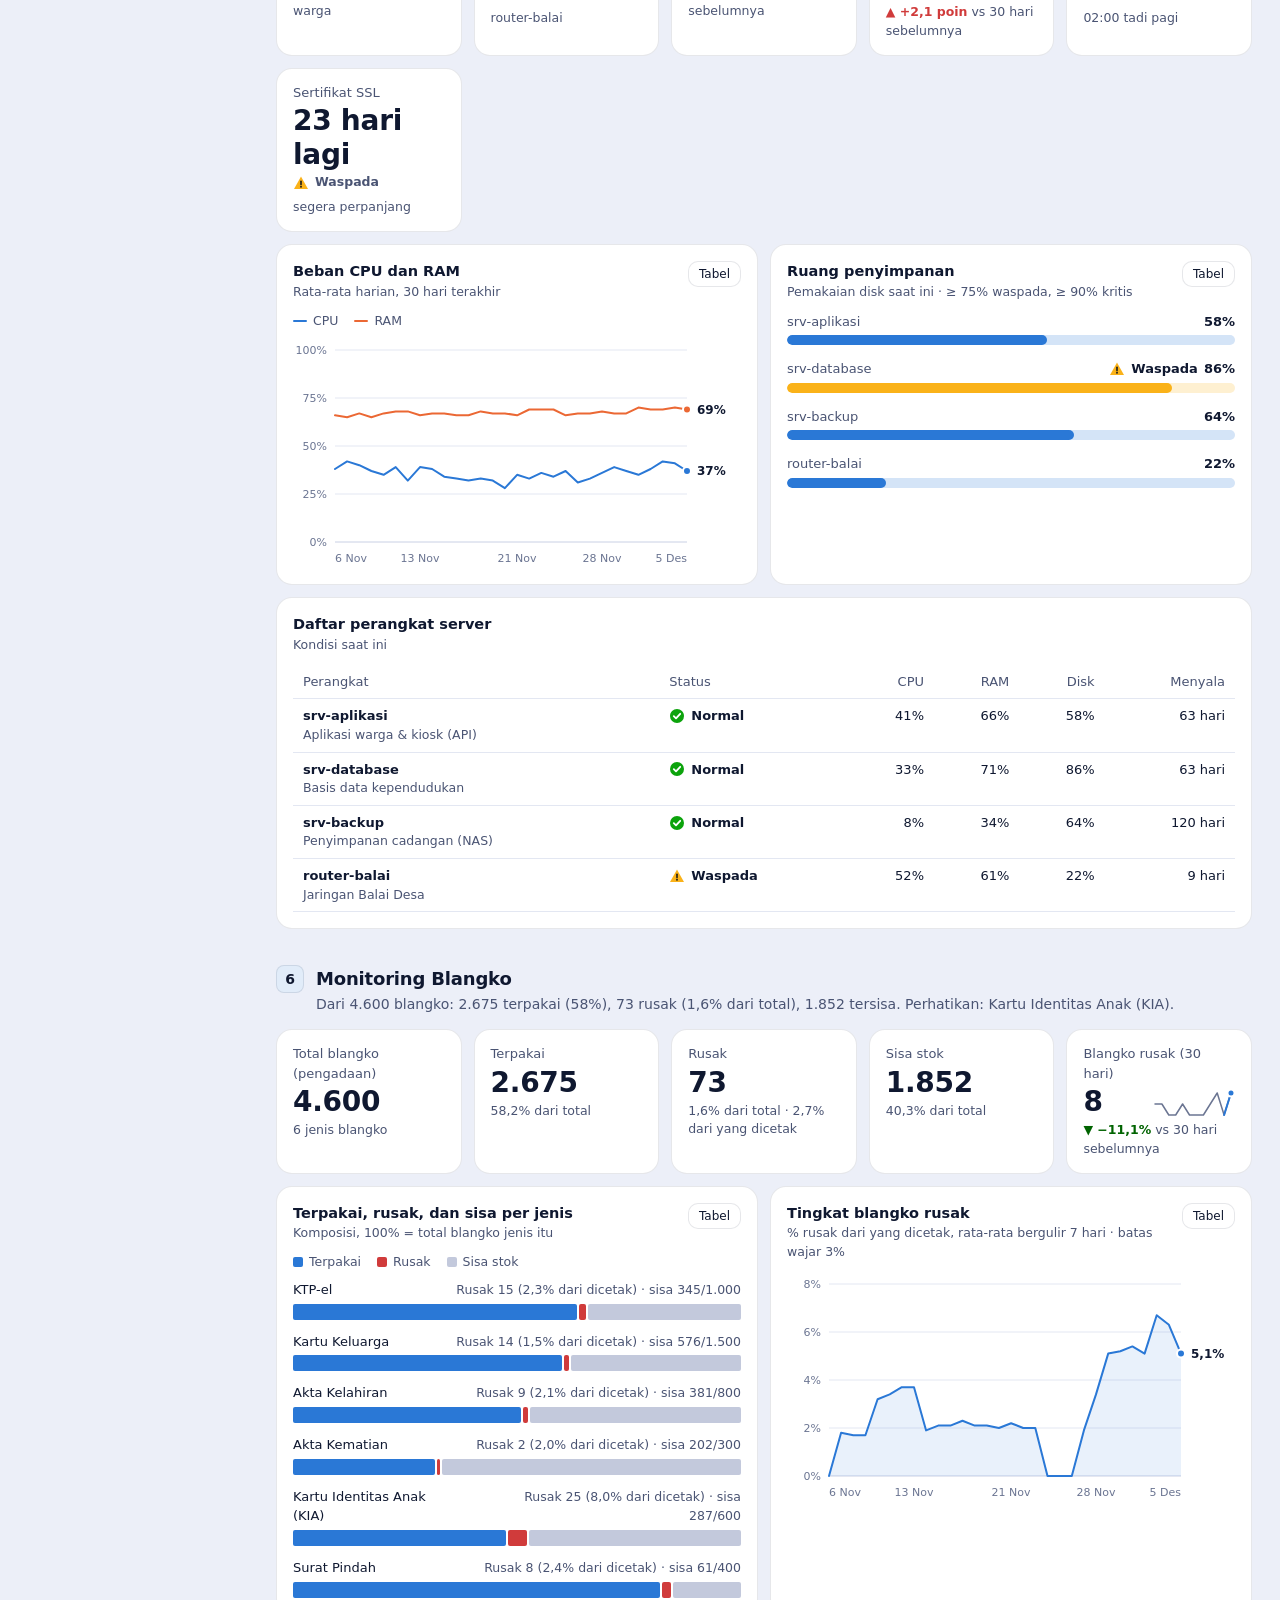
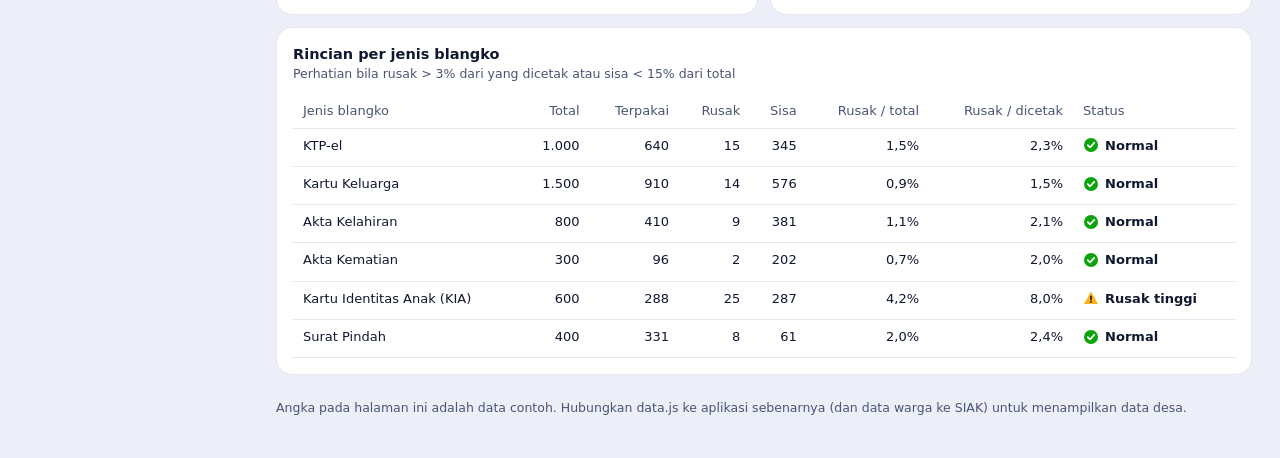
==== commit 492bdcd4: "Perbaiki layar kosong akibat berkas campur: tiap panel gagal sendiri-sendiri, pemeriksa versi, cache" ====
--- a/index.html
+++ b/index.html
@@ -7,30 +7,36 @@
 <meta name="description" content="Ringkasan laporan seluruh aplikasi desa: aplikasi warga, kiosk, inventaris aset, data warga, server, dan blangko.">
 <meta name="referrer" content="strict-origin-when-cross-origin">
 <script>
-/* Pemeriksa pemasangan: bila ada berkas yang gagal dimuat (mis. belum terunggah ke hosting), tampilkan pesan yang jelas, bukan layar kosong. */
+/* Pemeriksa pemasangan: tampilkan pesan yang jelas (bukan layar kosong) bila berkas hilang, versinya tidak sama, atau skrip error. */
+window.__expect = ["config.js", "data.js", "warga.js", "shared.js", "ui.js", "map.js", "app.js"];
 (function () {
   var miss = [], errs = [];
+  function note(m) { if (m && !/ResizeObserver/.test(m) && errs.indexOf(m) < 0) errs.push(m); }
   addEventListener('error', function (e) {
     var t = e.target;
-    if (t && t !== window && (t.getAttribute && (t.getAttribute('src') || t.getAttribute('href')))) miss.push(t.getAttribute('src') || t.getAttribute('href'));
-    else if (e.message && !/ResizeObserver/.test(e.message)) errs.push(e.message);
+    if (t && t !== window && t.getAttribute && (t.getAttribute('src') || t.getAttribute('href'))) miss.push((t.getAttribute('src') || t.getAttribute('href')).split('?')[0]);
+    else note(e.message);
   }, true);
-  addEventListener('load', function () {
-    setTimeout(function () {
-      var need = !window.DashLib || !window.DashUI || !window.DASHBOARD_DATA || !window.WargaLib;
-      if (!need && !miss.length && !errs.length) return;
-      var b = document.createElement('div');
-      b.setAttribute('role', 'alert');
-      b.style.cssText = 'position:fixed;left:12px;right:12px;bottom:12px;z-index:99999;padding:12px 16px;border-radius:12px;background:#fff3cd;color:#3b2f00;border:2px solid #fab219;font:15px/1.4 system-ui,sans-serif;box-shadow:0 6px 24px rgba(0,0,0,.3)';
-      b.textContent = (miss.length ? 'Berkas gagal dimuat: ' + miss.join(', ') + '. ' : '') + (errs.length ? 'Galat skrip: ' + errs[0] + '. ' : '') +
-        'Pastikan SELURUH isi zip (termasuk folder lib/) diunggah ke folder yang sama dengan halaman ini, dan nama berkas persis sama (huruf kecil).';
-      document.body.appendChild(b);
-    }, 400);
-  });
+  addEventListener('unhandledrejection', function (e) { note(e.reason && e.reason.message ? e.reason.message : String(e.reason)); });
+  function show() {
+    var v = window.__ver || {}, vs = {}, bad = [];
+    (window.__expect || []).forEach(function (f) { if (miss.indexOf(f) < 0) { if (!v[f]) bad.push(f + ' (lama / tidak berversi)'); else vs[v[f]] = 1; } });
+    var distinct = Object.keys(vs);
+    if (distinct.length > 1) bad.push('versi campur: ' + distinct.join(' & '));
+    var old = document.getElementById('cek-pasang'); if (old) old.remove();
+    if (!miss.length && !errs.length && !bad.length) return;
+    var b = document.createElement('div');
+    b.id = 'cek-pasang'; b.setAttribute('role', 'alert');
+    b.style.cssText = 'position:fixed;left:12px;right:12px;bottom:12px;z-index:99999;padding:12px 16px;border-radius:12px;background:#fff3cd;color:#3b2f00;border:2px solid #fab219;font:15px/1.4 system-ui,sans-serif;box-shadow:0 6px 24px rgba(0,0,0,.3)';
+    b.textContent = (miss.length ? 'Berkas gagal dimuat: ' + miss.join(', ') + '. ' : '') + (bad.length ? 'Berkas tidak cocok: ' + bad.join(', ') + '. ' : '') + (errs.length ? 'Galat: ' + errs[0] + '. ' : '') +
+      'Unggah ulang SELURUH isi zip terbaru (termasuk folder lib/) ke folder yang sama, lalu tekan Ctrl+F5 untuk membersihkan cache.';
+    document.body.appendChild(b);
+  }
+  addEventListener('load', function () { setTimeout(show, 600); setTimeout(show, 3500); });
 })();
 </script>
 <link rel="stylesheet" href="lib/leaflet/leaflet.css">
-<link rel="stylesheet" href="theme.css">
+<link rel="stylesheet" href="theme.css?v=2026-10-27.4">
 <style>
   * { box-sizing: border-box; }
   html { scroll-behavior: smooth; scroll-padding-top: 96px; }
@@ -330,13 +336,13 @@
   </div>
 </div>
 
-<script src="config.js"></script>
-<script src="data.js"></script>
-<script src="warga.js"></script>
-<script src="shared.js"></script>
+<script src="config.js?v=2026-10-27.4"></script>
+<script src="data.js?v=2026-10-27.4"></script>
+<script src="warga.js?v=2026-10-27.4"></script>
+<script src="shared.js?v=2026-10-27.4"></script>
 <script src="lib/leaflet/leaflet.js"></script>
-<script src="ui.js"></script>
-<script src="map.js"></script>
-<script src="app.js"></script>
+<script src="ui.js?v=2026-10-27.4"></script>
+<script src="map.js?v=2026-10-27.4"></script>
+<script src="app.js?v=2026-10-27.4"></script>
 </body>
 </html>
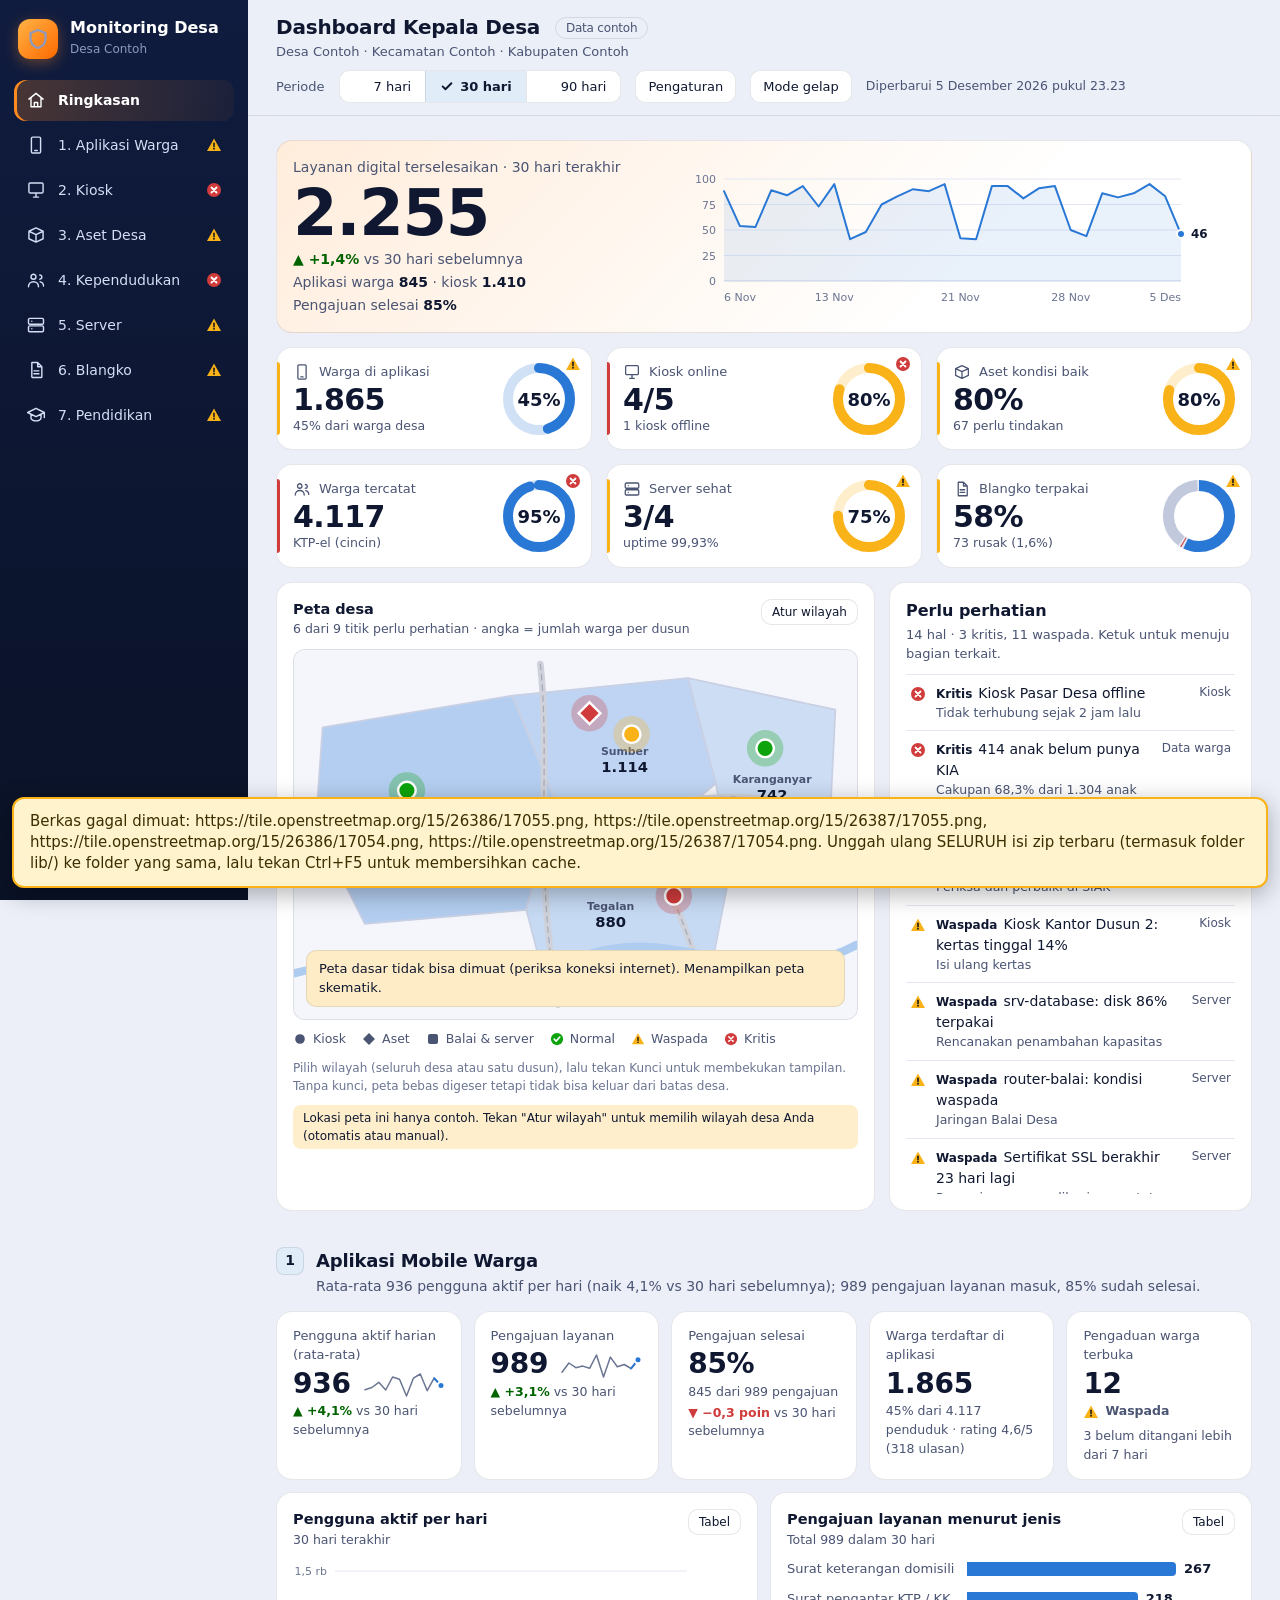
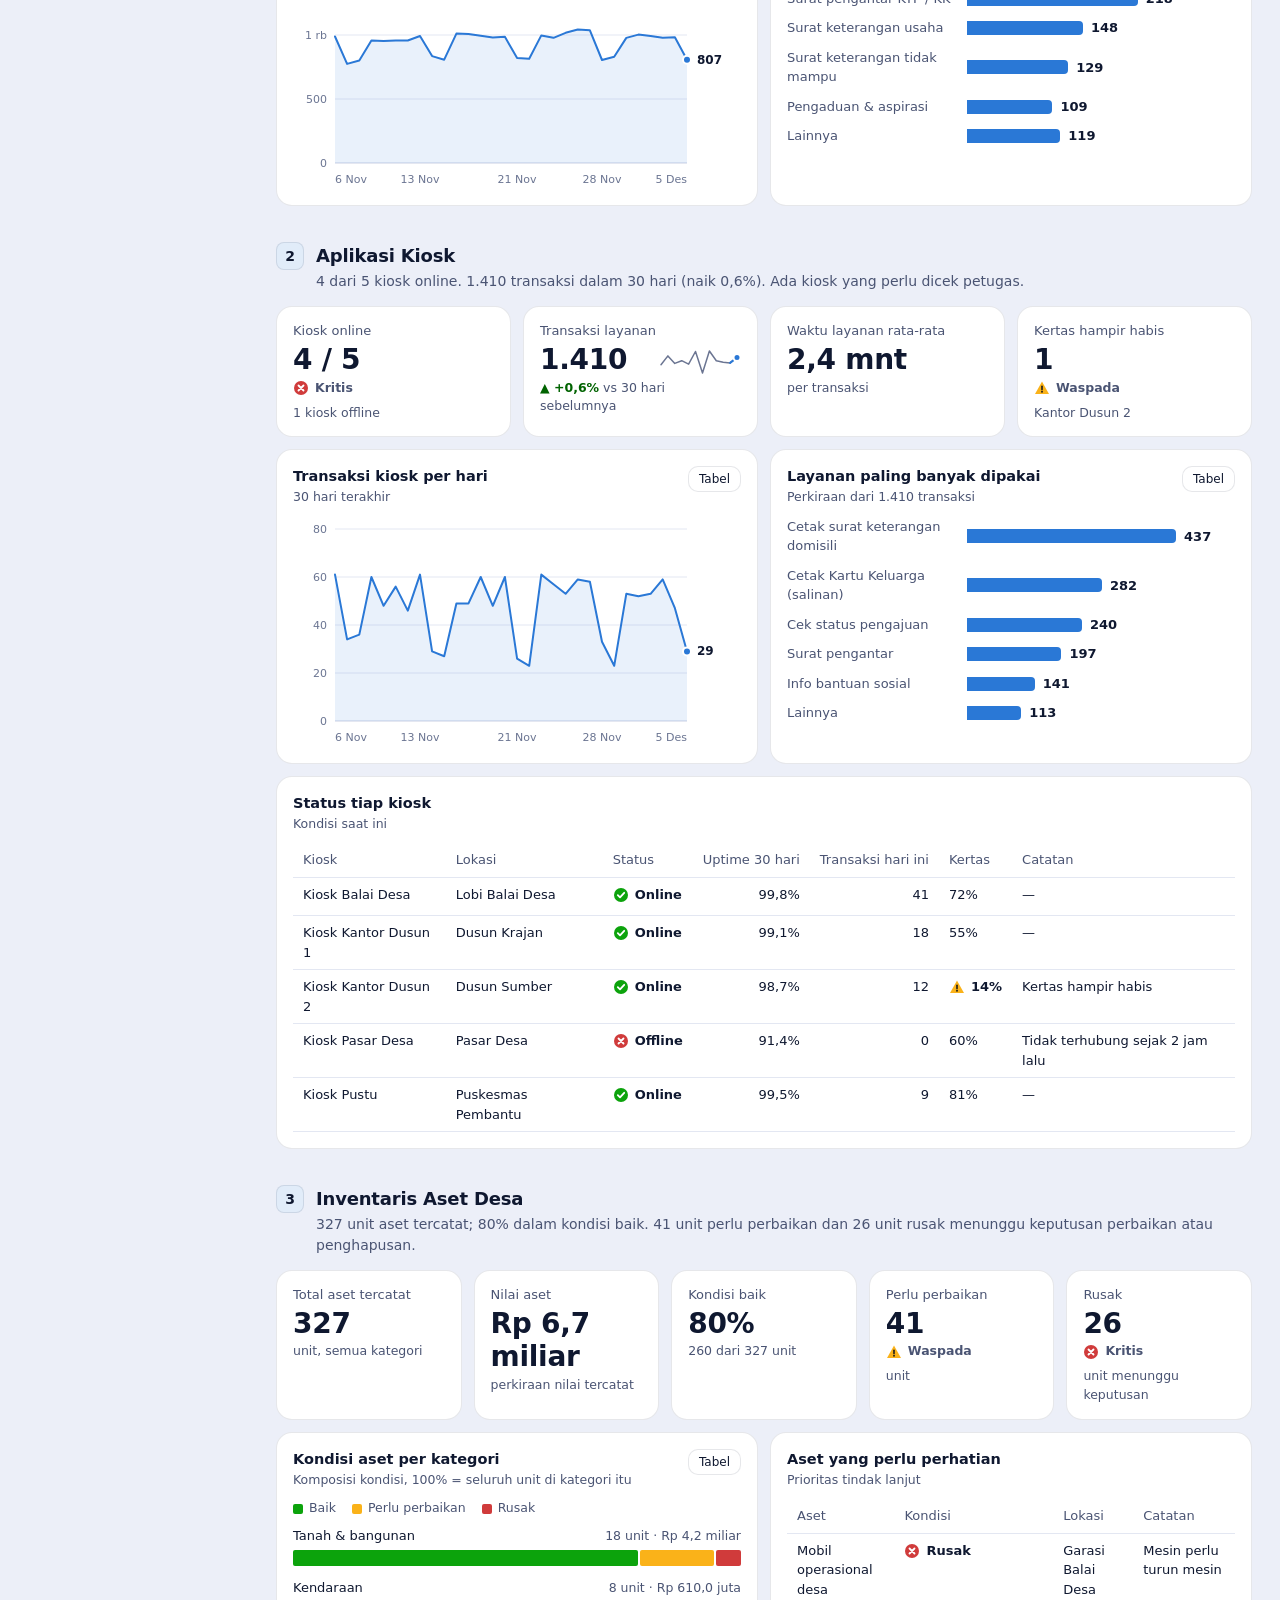
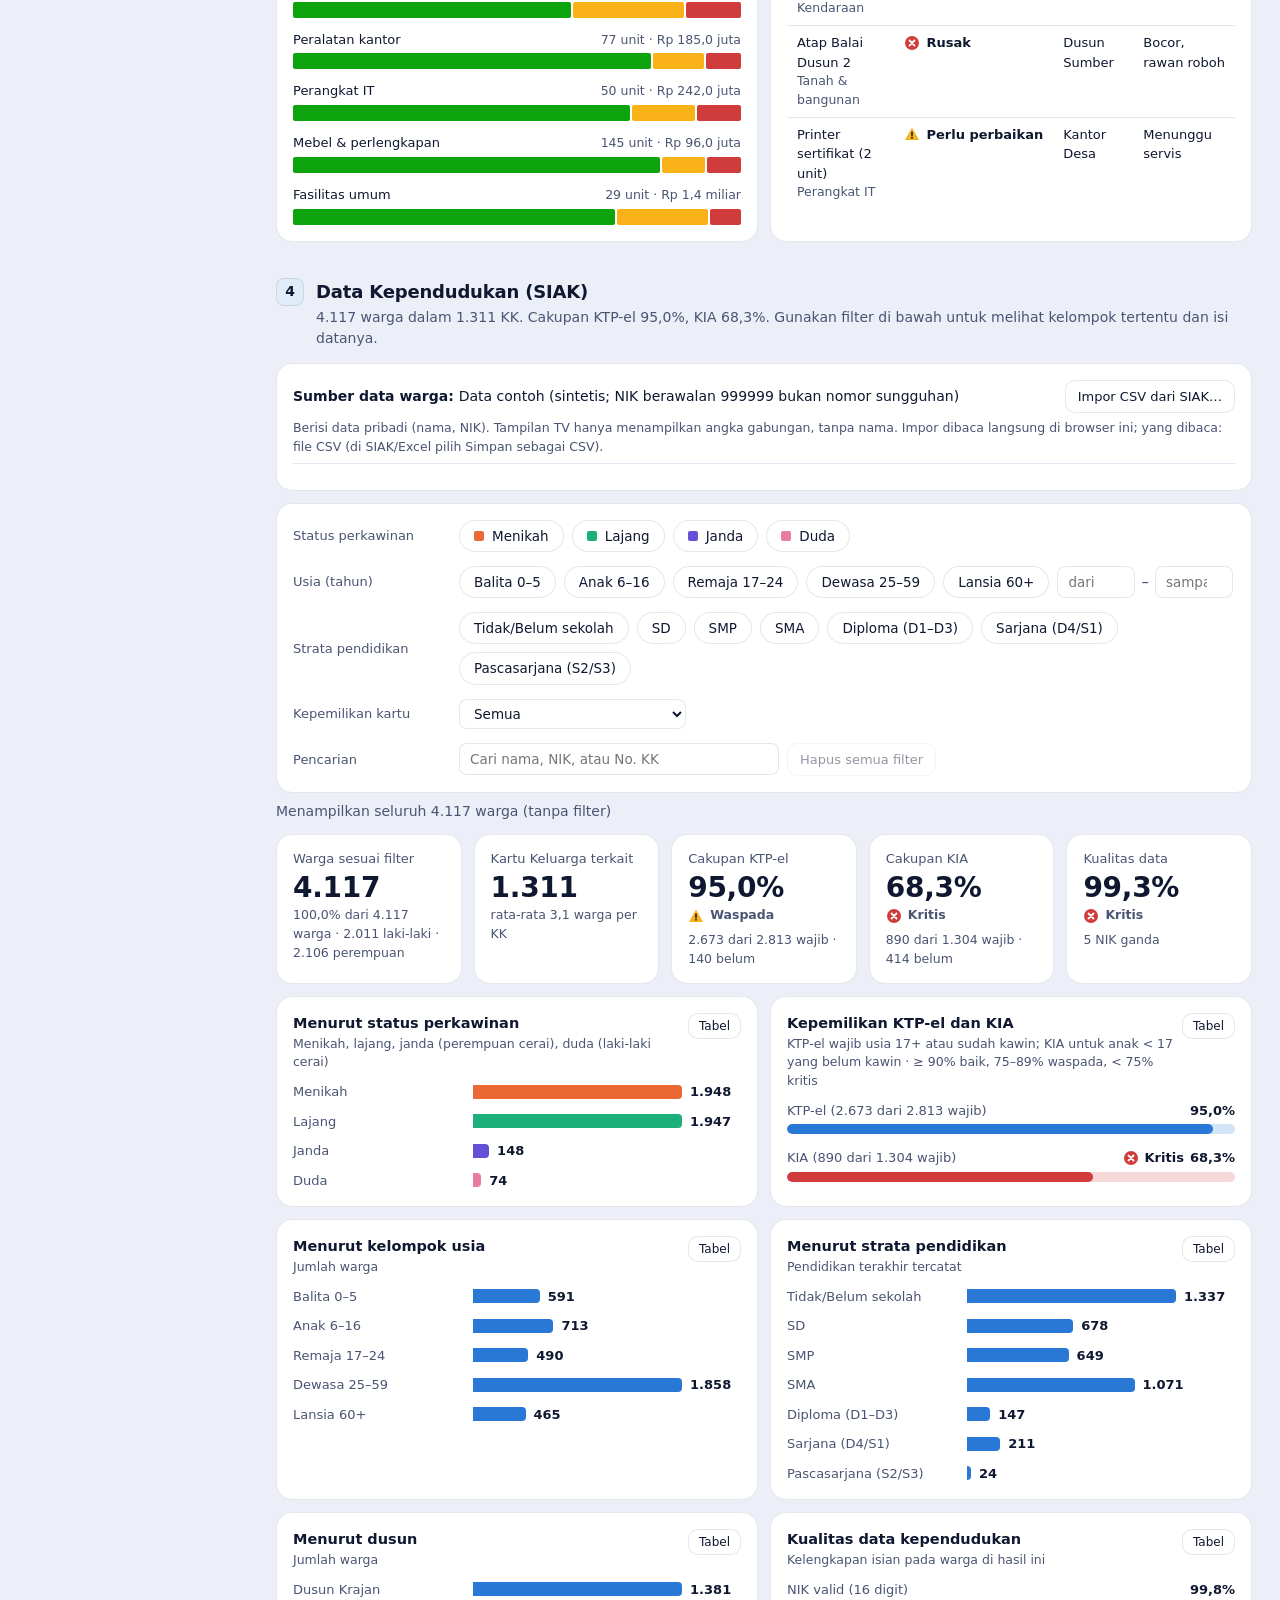
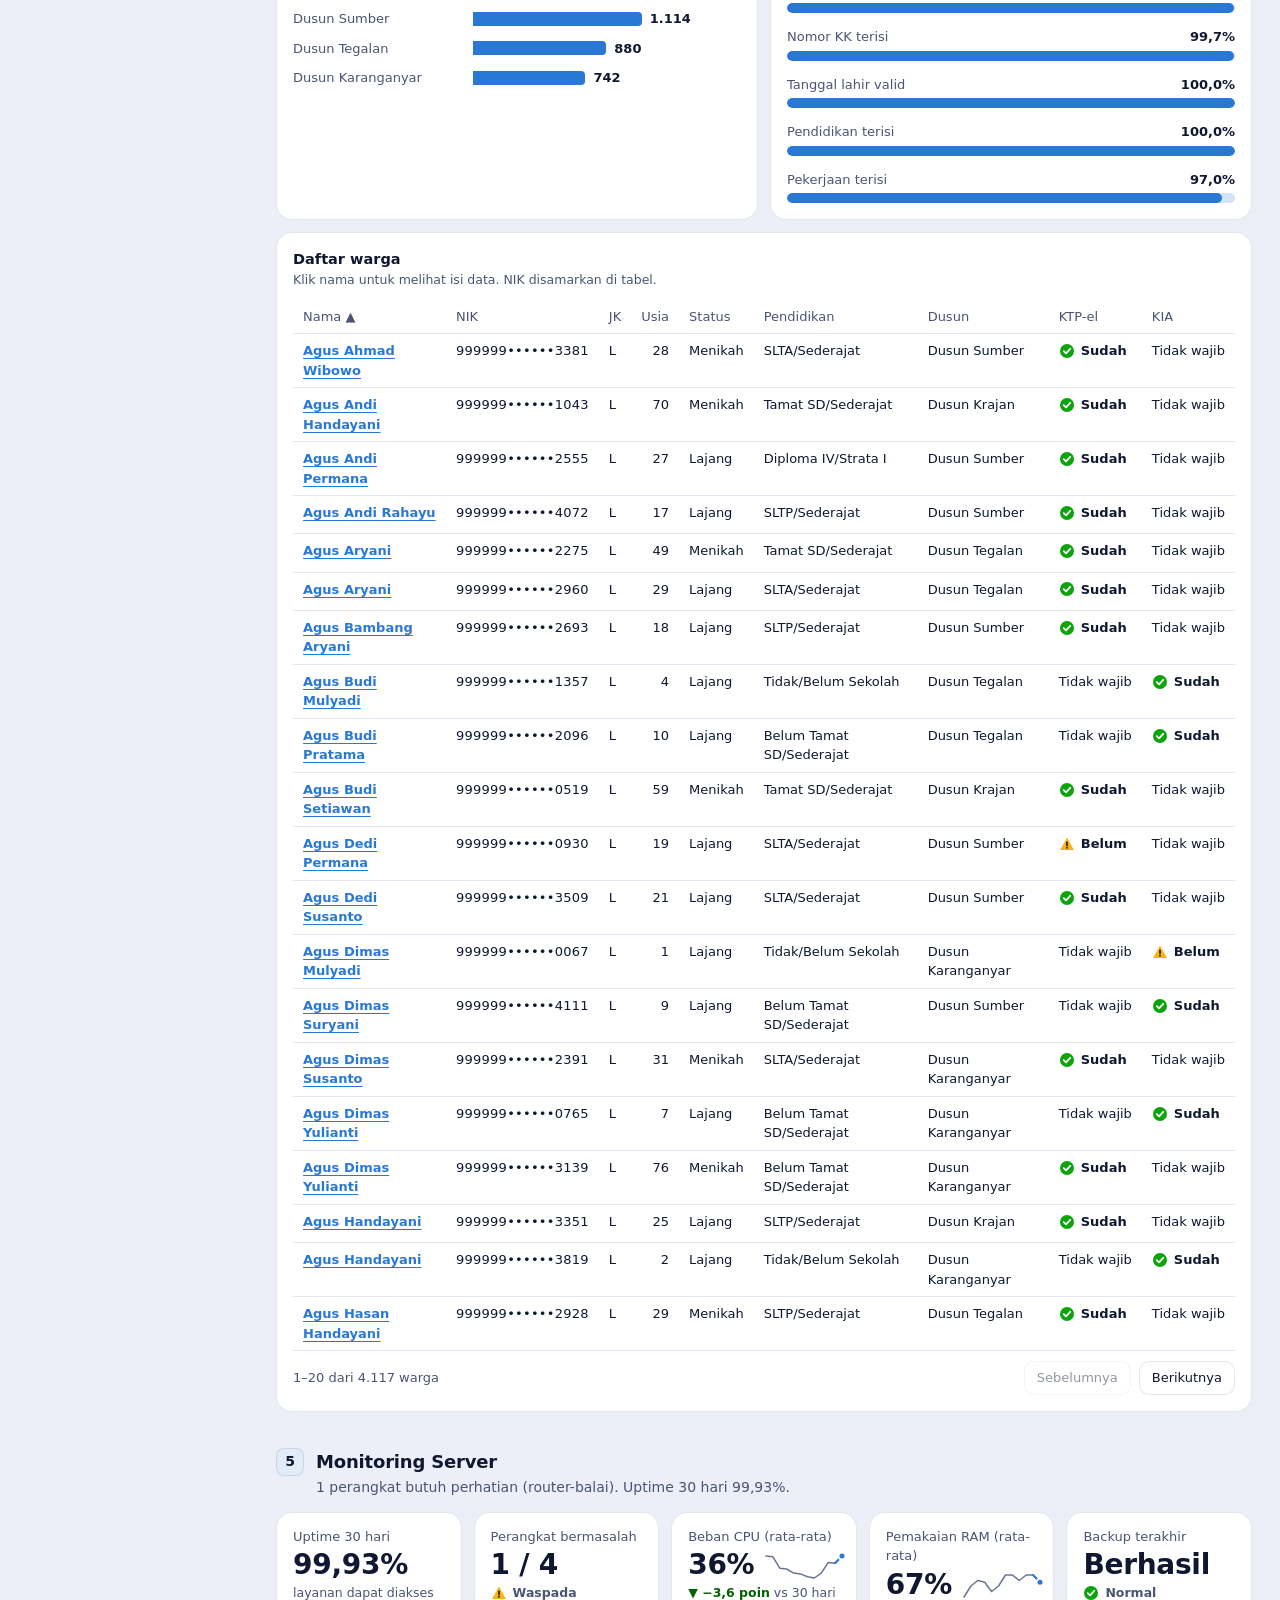
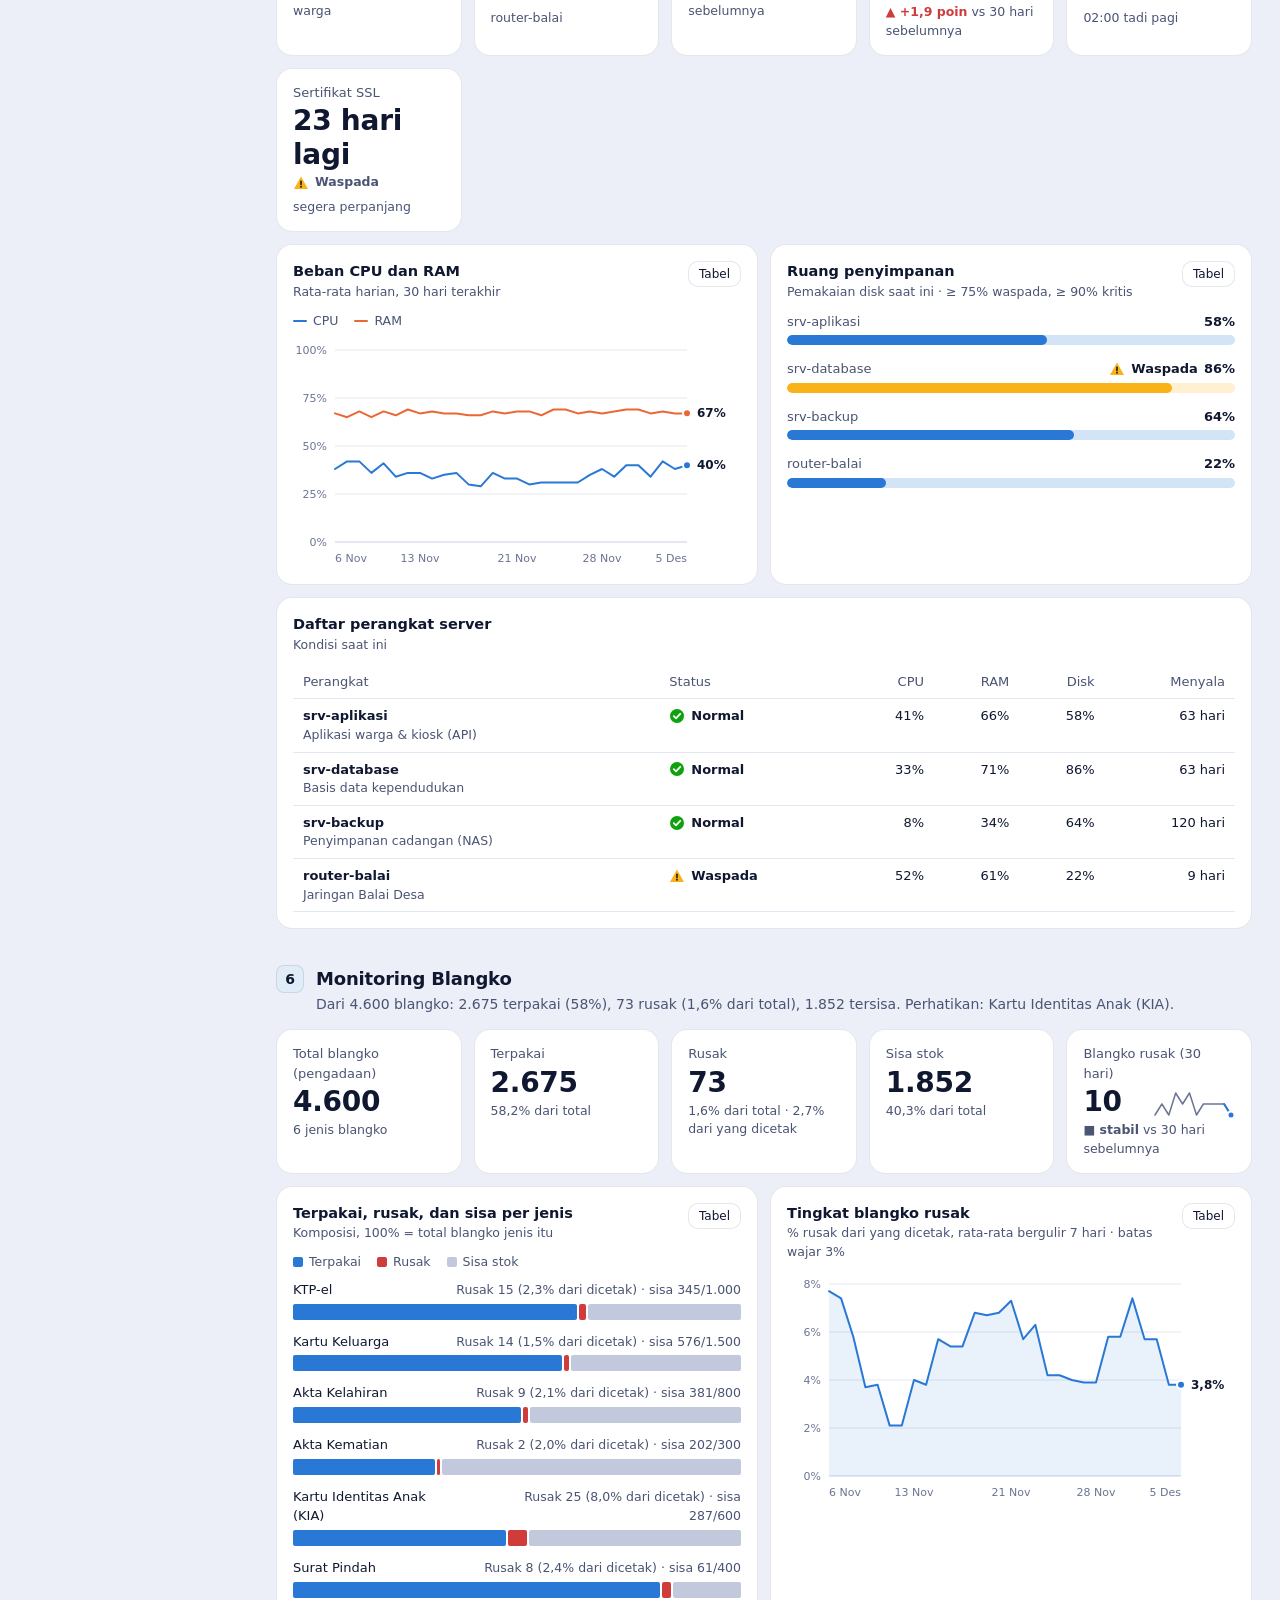
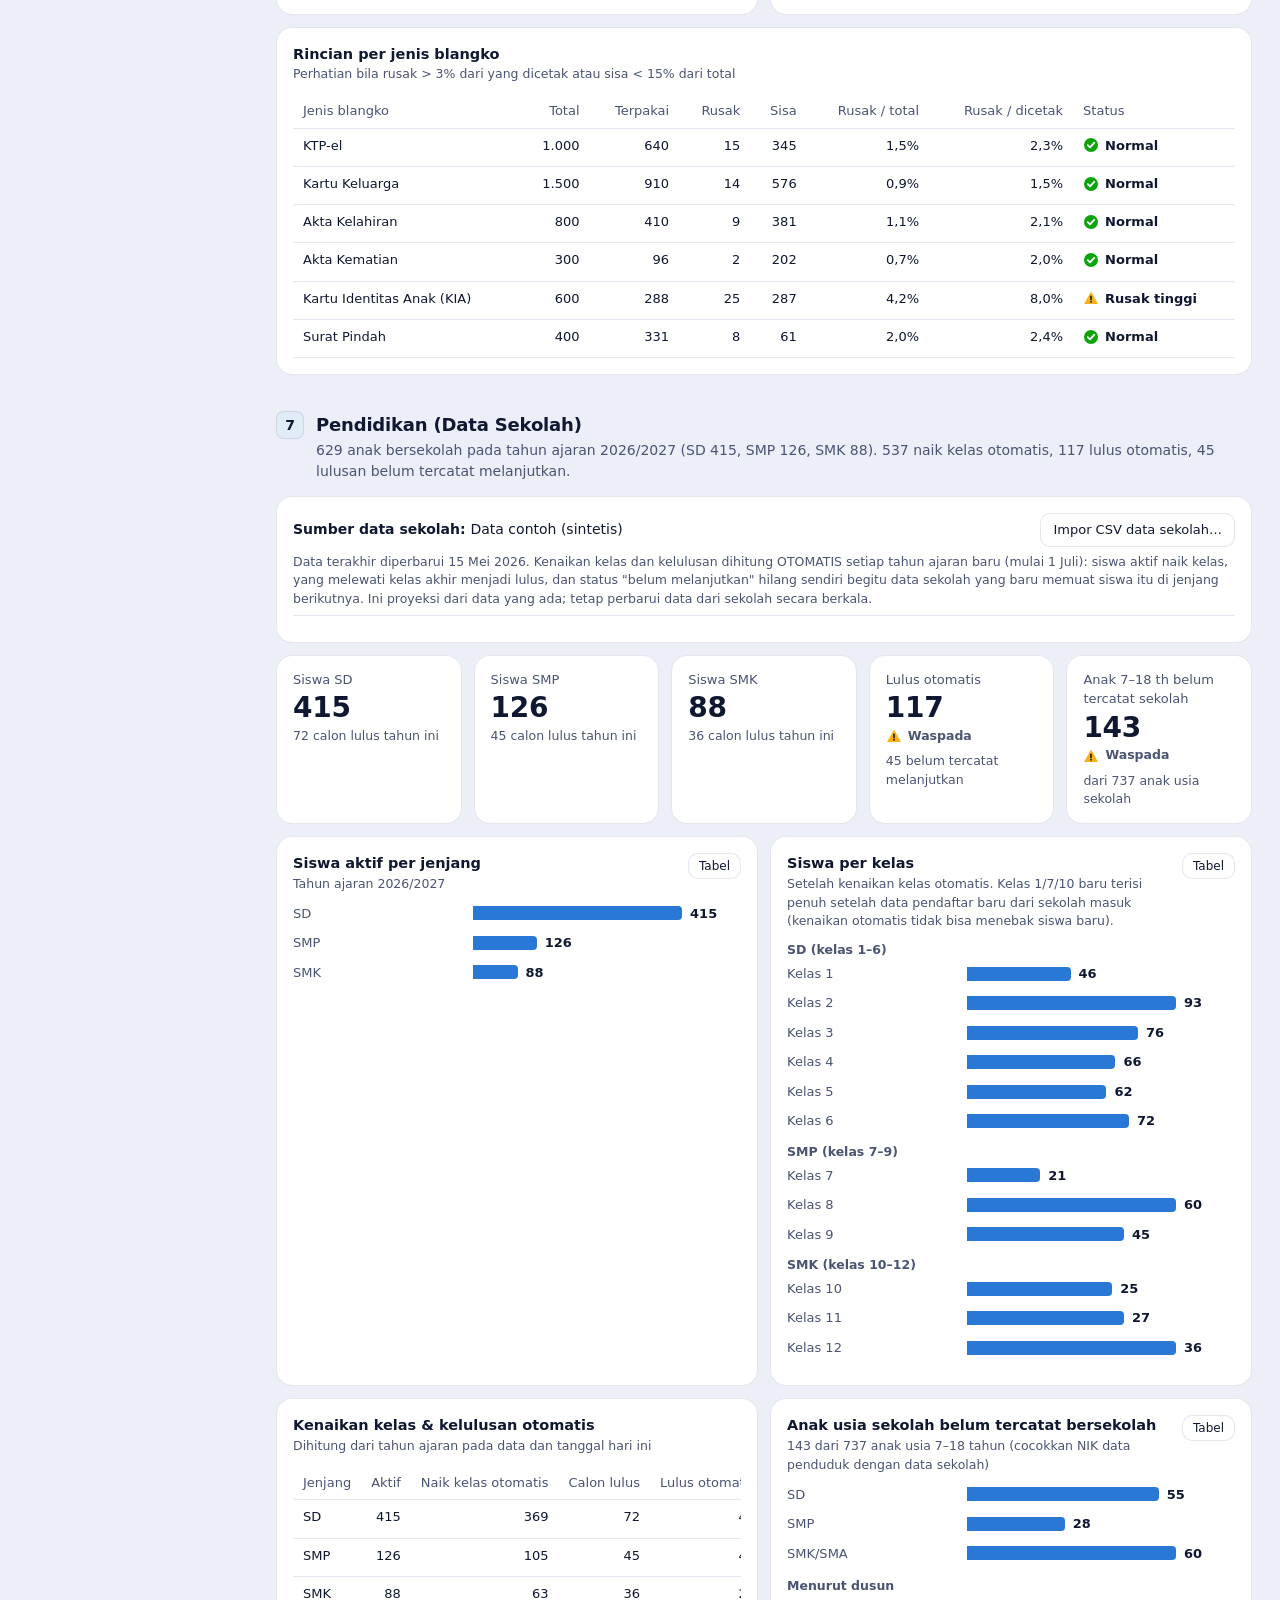
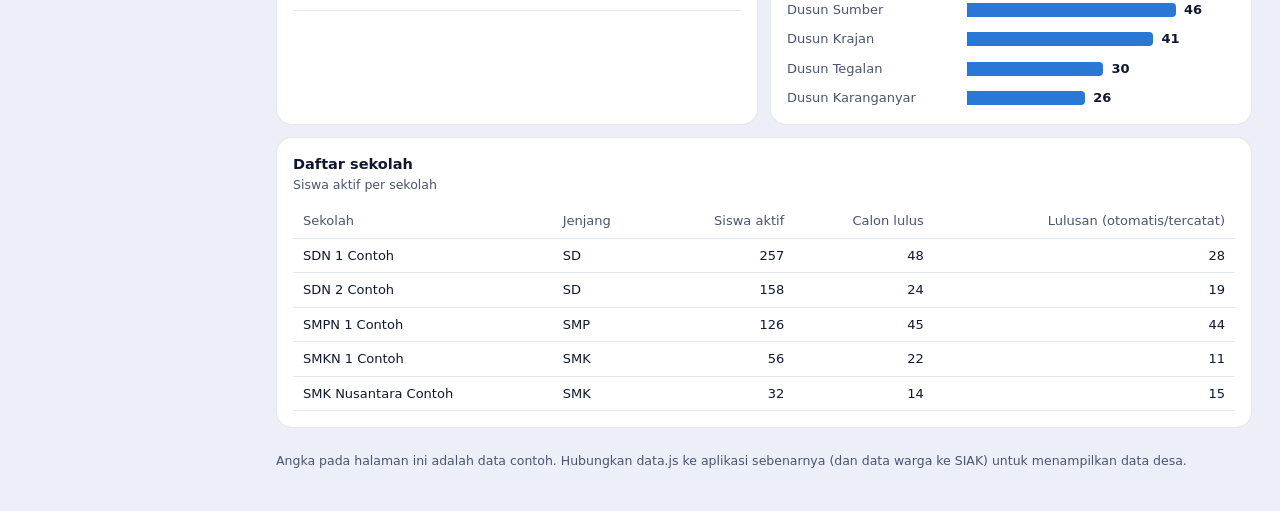
==== commit 5289890b: "Pengaturan wilayah peta (manual/otomatis) + data sekolah SD/SMP/SMK dengan kenaikan kelas dan kelulu" ====
--- a/index.html
+++ b/index.html
@@ -8,7 +8,7 @@
 <meta name="referrer" content="strict-origin-when-cross-origin">
 <script>
 /* Pemeriksa pemasangan: tampilkan pesan yang jelas (bukan layar kosong) bila berkas hilang, versinya tidak sama, atau skrip error. */
-window.__expect = ["config.js", "data.js", "warga.js", "shared.js", "ui.js", "map.js", "app.js"];
+window.__expect = ["config.js", "data.js", "warga.js", "sekolah.js", "shared.js", "pengaturan.js", "ui.js", "map.js", "pengaturan-ui.js", "app.js"];
 (function () {
   var miss = [], errs = [];
   function note(m) { if (m && !/ResizeObserver/.test(m) && errs.indexOf(m) < 0) errs.push(m); }
@@ -36,7 +36,7 @@
 })();
 </script>
 <link rel="stylesheet" href="lib/leaflet/leaflet.css">
-<link rel="stylesheet" href="theme.css?v=2026-10-27.4">
+<link rel="stylesheet" href="theme.css?v=2026-10-28.1">
 <style>
   * { box-sizing: border-box; }
   html { scroll-behavior: smooth; scroll-padding-top: 96px; }
@@ -102,6 +102,38 @@
     html { scroll-padding-top: 130px; }
   }
 
+
+  /* ---------- pengaturan wilayah ---------- */
+  .btn.primary { background: var(--accent); color: var(--accent-ink); border-color: var(--accent); font-weight: 600; }
+  dialog.settings { width: min(920px, calc(100vw - 24px)); max-height: calc(100vh - 24px); overflow: auto; background: var(--surface); color: var(--ink); border: 1px solid var(--border); border-radius: 16px; padding: 18px 20px; box-shadow: var(--shadow); }
+  dialog.settings::backdrop { background: rgba(0, 0, 0, .55); }
+  .set-bar { display: flex; flex-wrap: wrap; gap: 10px 16px; align-items: center; margin: 12px 0; }
+  .seg-ctl button[role="tab"][aria-selected="true"], .seg-ctl button[role="radio"][aria-checked="true"] { font-weight: 600; background: color-mix(in srgb, var(--s1) 14%, var(--surface)); }
+  .set-panel { display: flex; flex-direction: column; gap: 10px; }
+  .set-panel[hidden], .set-mode[hidden], .set-hint[hidden] { display: none; }
+  .set-card { border: 1px solid var(--border); border-radius: 12px; padding: 12px 14px; display: flex; flex-direction: column; gap: 8px; background: var(--surface2); }
+  .set-card h4 { margin: 0; font-size: 14px; }
+  .set-card summary { cursor: pointer; font-weight: 600; font-size: 14px; }
+  .set-row { display: flex; flex-wrap: wrap; gap: 8px; align-items: flex-end; }
+  .set-row input[type="search"] { flex: 1; min-width: 220px; }
+  .set-grid { display: grid; grid-template-columns: repeat(auto-fit, minmax(150px, 1fr)); gap: 8px 12px; }
+  .set-f { display: flex; flex-direction: column; gap: 2px; font-size: 12px; color: var(--ink2); }
+  .set-f.wide { grid-column: 1 / -1; }
+  dialog.settings input, dialog.settings textarea, dialog.settings select { font: inherit; font-size: 13.5px; color: var(--ink); background: var(--surface); border: 1px solid var(--border); border-radius: 8px; padding: 5px 8px; width: 100%; }
+  dialog.settings .set-row input[type="number"] { width: 100px; }
+  .set-res { display: flex; flex-direction: column; gap: 6px; }
+  .set-r { display: flex; justify-content: space-between; align-items: center; gap: 10px; padding: 6px 8px; border-radius: 8px; background: var(--surface); border: 1px solid var(--border); font-size: 13px; }
+  .set-body { display: grid; grid-template-columns: minmax(0, 1fr) minmax(0, 1fr); gap: 14px; align-items: start; }
+  .set-left { display: flex; flex-direction: column; gap: 10px; min-width: 0; }
+  .set-right { position: sticky; top: 0; min-width: 0; }
+  @media (max-width: 820px) { .set-body { grid-template-columns: 1fr; } .set-right { position: static; } }
+  .set-map { height: 440px; margin: 10px 0; border-radius: 12px; overflow: hidden; border: 1px solid var(--border); background: var(--surface2); }
+  :root[data-theme="dark"] .set-map .leaflet-tile-pane { filter: invert(1) hue-rotate(180deg) brightness(.95) contrast(.9) saturate(.75); }
+  .set-hint { margin: 6px 0 0; padding: 6px 10px; border-radius: 8px; background: color-mix(in srgb, var(--accent) 22%, var(--surface)); font-size: 13.5px; font-weight: 600; }
+  .set-status { min-height: 1.4em; font-size: 13.5px; color: var(--ink2); margin: 0 0 8px; }
+  .set-status.bad { color: var(--crit-text); font-weight: 600; }
+  .set-foot { padding-top: 6px; border-top: 1px solid var(--grid); }
+
   /* ---------- data kependudukan ---------- */
   .sourcebar { margin-bottom: 12px; display: flex; flex-direction: column; gap: 6px; }
   .sourcebar .src-line { display: flex; flex-wrap: wrap; justify-content: space-between; align-items: center; gap: 8px 16px; font-size: 14px; }
@@ -327,6 +359,7 @@
       <div class="top-r">
         <span class="lbl" id="periode-lbl">Periode</span>
         <div class="seg-ctl" role="radiogroup" aria-labelledby="periode-lbl" id="periode"></div>
+        <button class="btn" id="set-btn" type="button">Pengaturan</button>
         <button class="btn" id="theme-btn" type="button" aria-pressed="false">Mode gelap</button>
         <span class="updated" id="updated"></span>
       </div>
@@ -336,13 +369,16 @@
   </div>
 </div>
 
-<script src="config.js?v=2026-10-27.4"></script>
-<script src="data.js?v=2026-10-27.4"></script>
-<script src="warga.js?v=2026-10-27.4"></script>
-<script src="shared.js?v=2026-10-27.4"></script>
+<script src="config.js?v=2026-10-28.1"></script>
+<script src="data.js?v=2026-10-28.1"></script>
+<script src="warga.js?v=2026-10-28.1"></script>
+<script src="sekolah.js?v=2026-10-28.1"></script>
+<script src="shared.js?v=2026-10-28.1"></script>
+<script src="pengaturan.js?v=2026-10-28.1"></script>
 <script src="lib/leaflet/leaflet.js"></script>
-<script src="ui.js?v=2026-10-27.4"></script>
-<script src="map.js?v=2026-10-27.4"></script>
-<script src="app.js?v=2026-10-27.4"></script>
+<script src="ui.js?v=2026-10-28.1"></script>
+<script src="map.js?v=2026-10-28.1"></script>
+<script src="pengaturan-ui.js?v=2026-10-28.1"></script>
+<script src="app.js?v=2026-10-28.1"></script>
 </body>
 </html>
--- a/theme.css
+++ b/theme.css
@@ -155,3 +155,6 @@
 .gm-lock { display: flex; align-items: center; justify-content: center; gap: 8px; font: inherit; font-size: 13.5px; font-weight: 600; color: var(--ink); background: var(--surface); border: 1px solid var(--border); border-radius: 8px; padding: 6px 10px; cursor: pointer; }
 .gm-lock[aria-pressed="true"] { background: color-mix(in srgb, var(--accent) 22%, var(--surface)); border-color: var(--accent); }
 .gm-note { position: absolute; left: 12px; bottom: 12px; right: 12px; z-index: 5; padding: 8px 12px; border-radius: 10px; background: color-mix(in srgb, var(--warn) 25%, var(--surface)); border: 1px solid var(--border); font-size: 13px; }
+
+.gm-miss { max-width: 260px; padding: 6px 10px; border-radius: 10px; font-size: 12.5px; color: var(--ink); background: color-mix(in srgb, var(--warn) 28%, var(--surface)); border: 1px solid var(--border); }
+.gm-desa { filter: drop-shadow(0 0 2px rgba(0,0,0,.35)); }
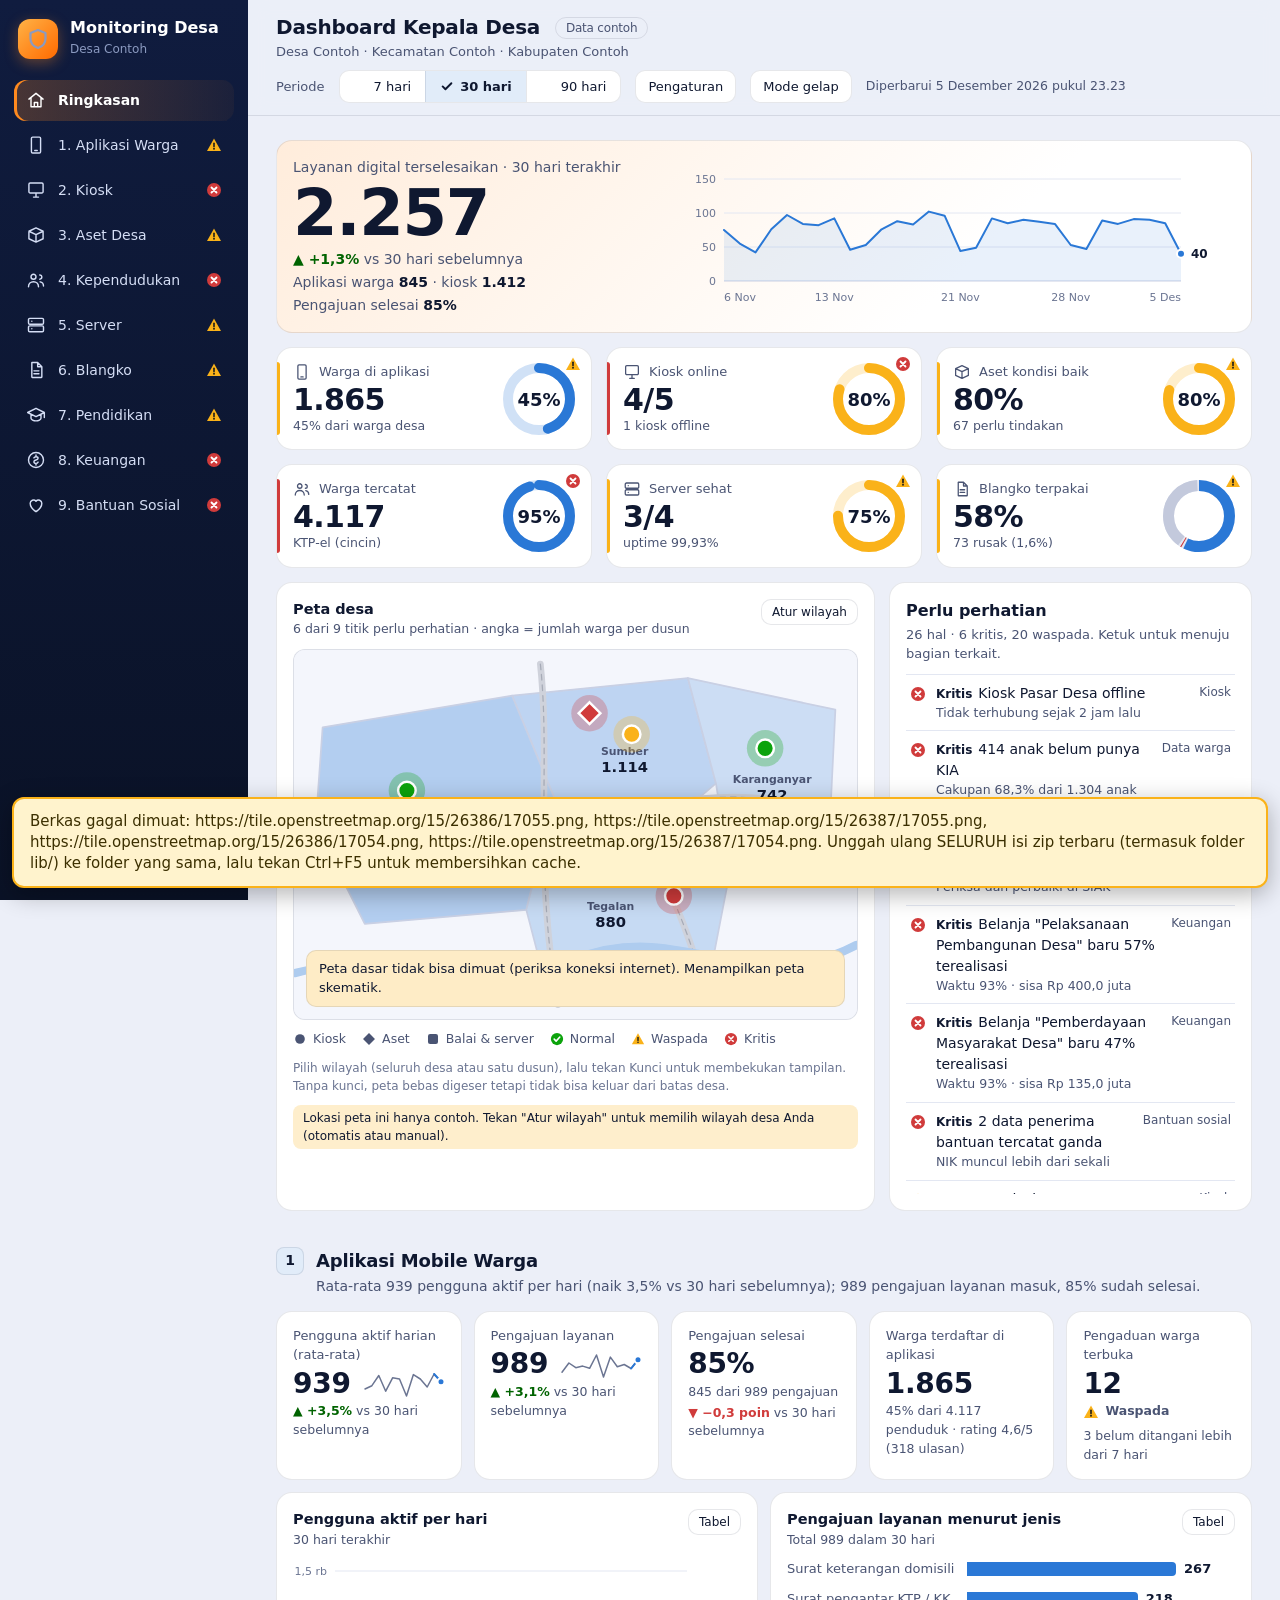
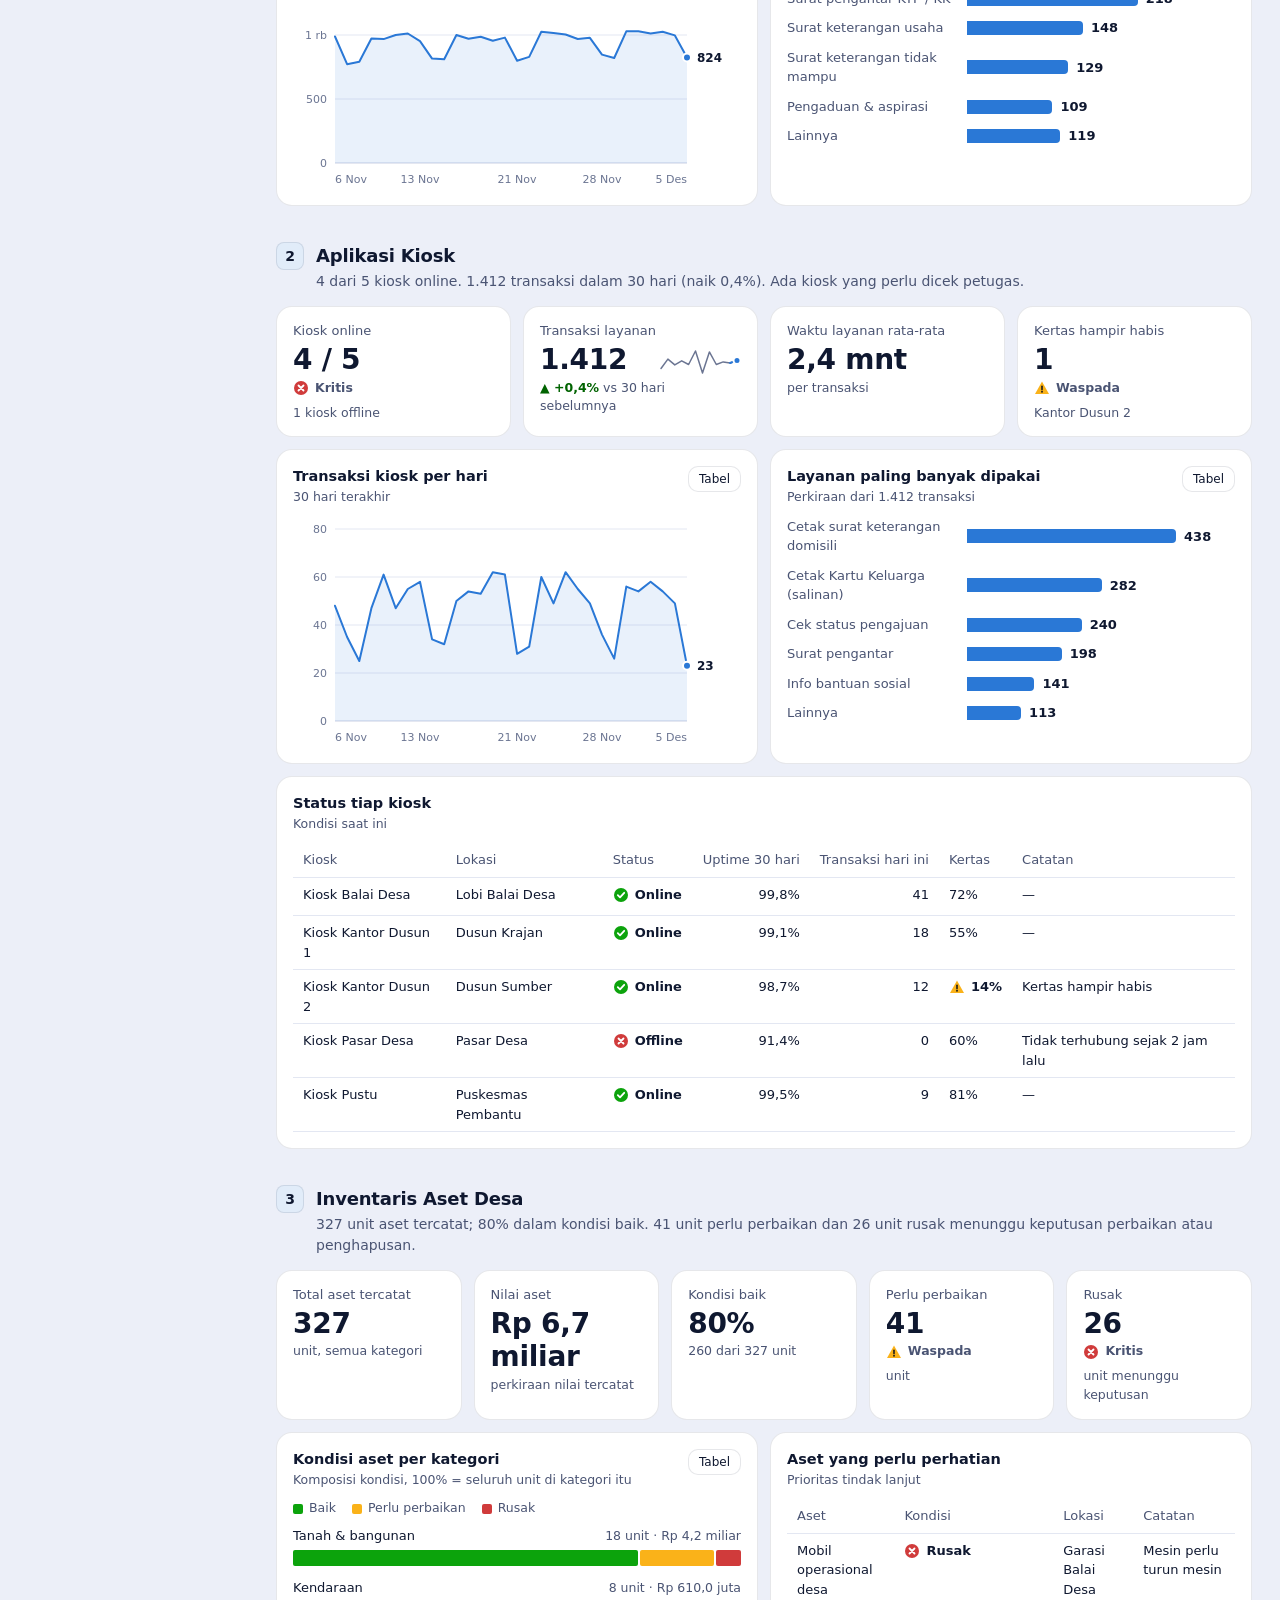
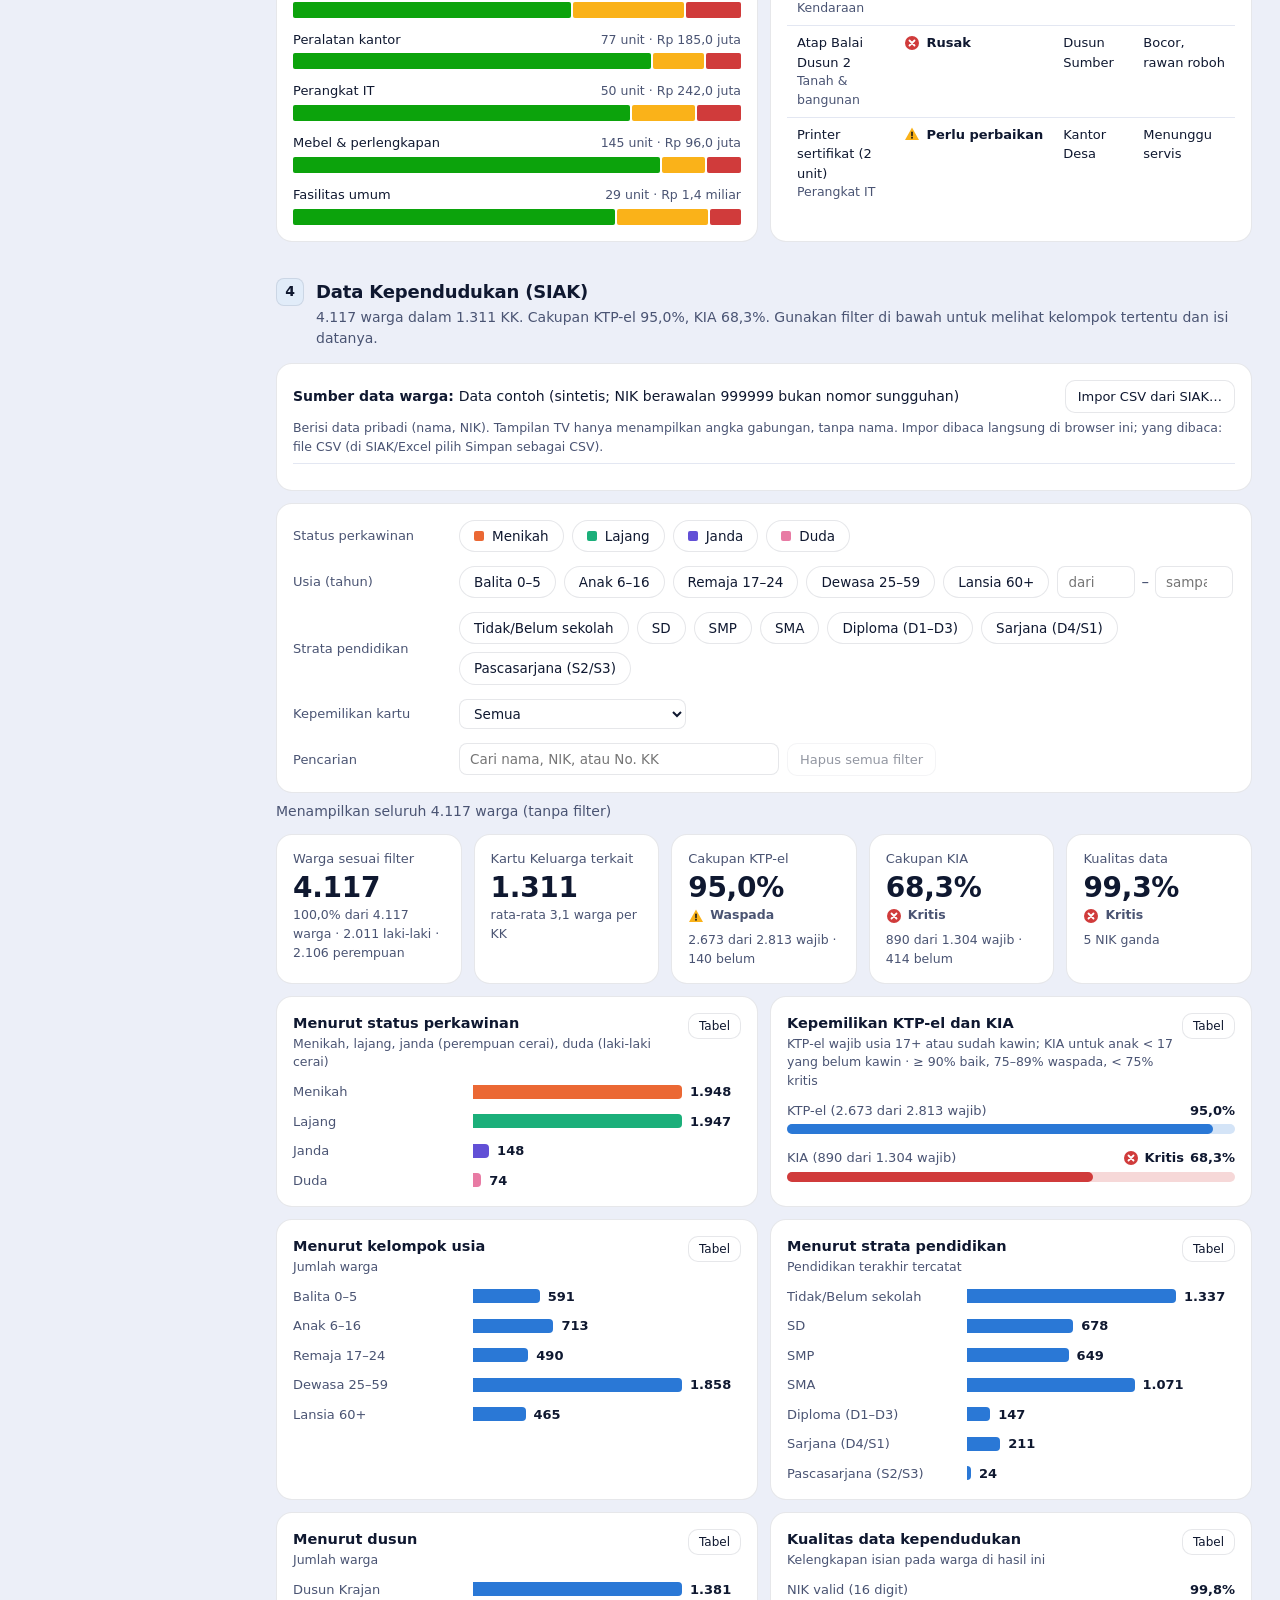
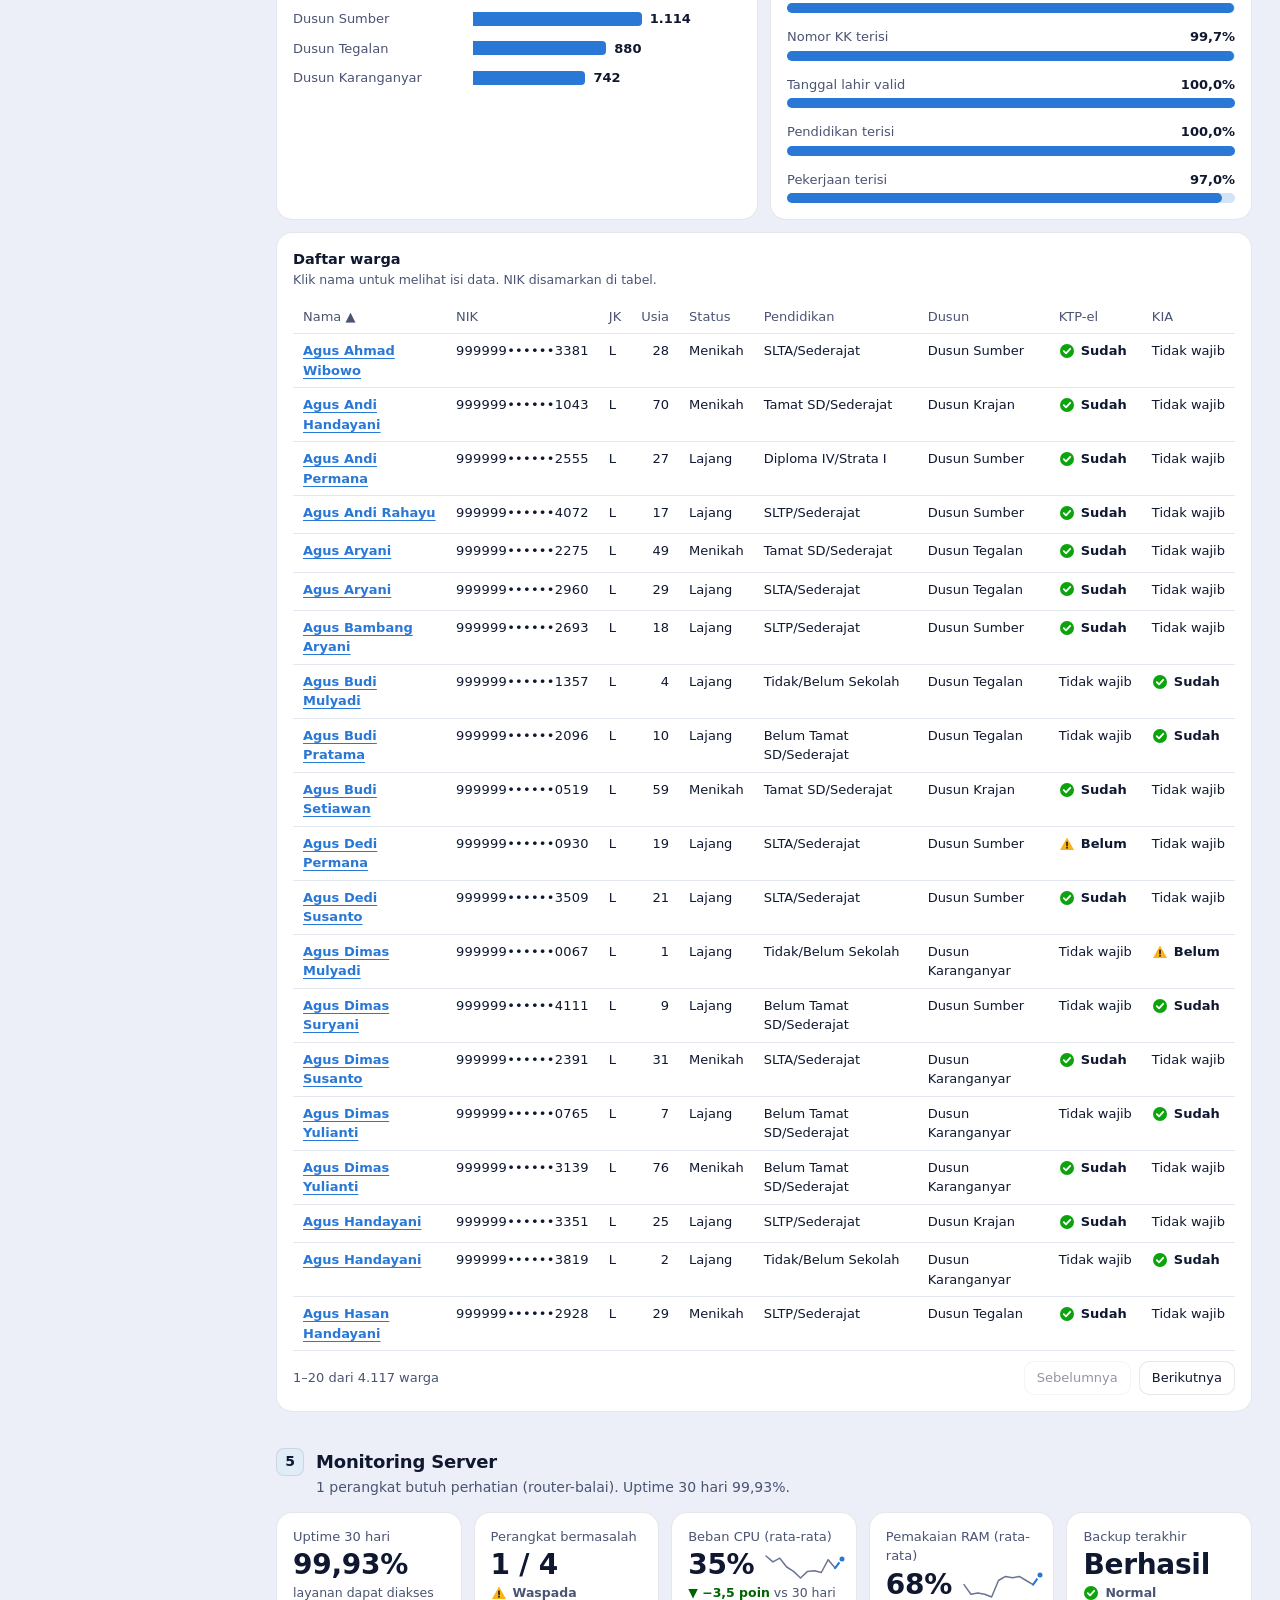
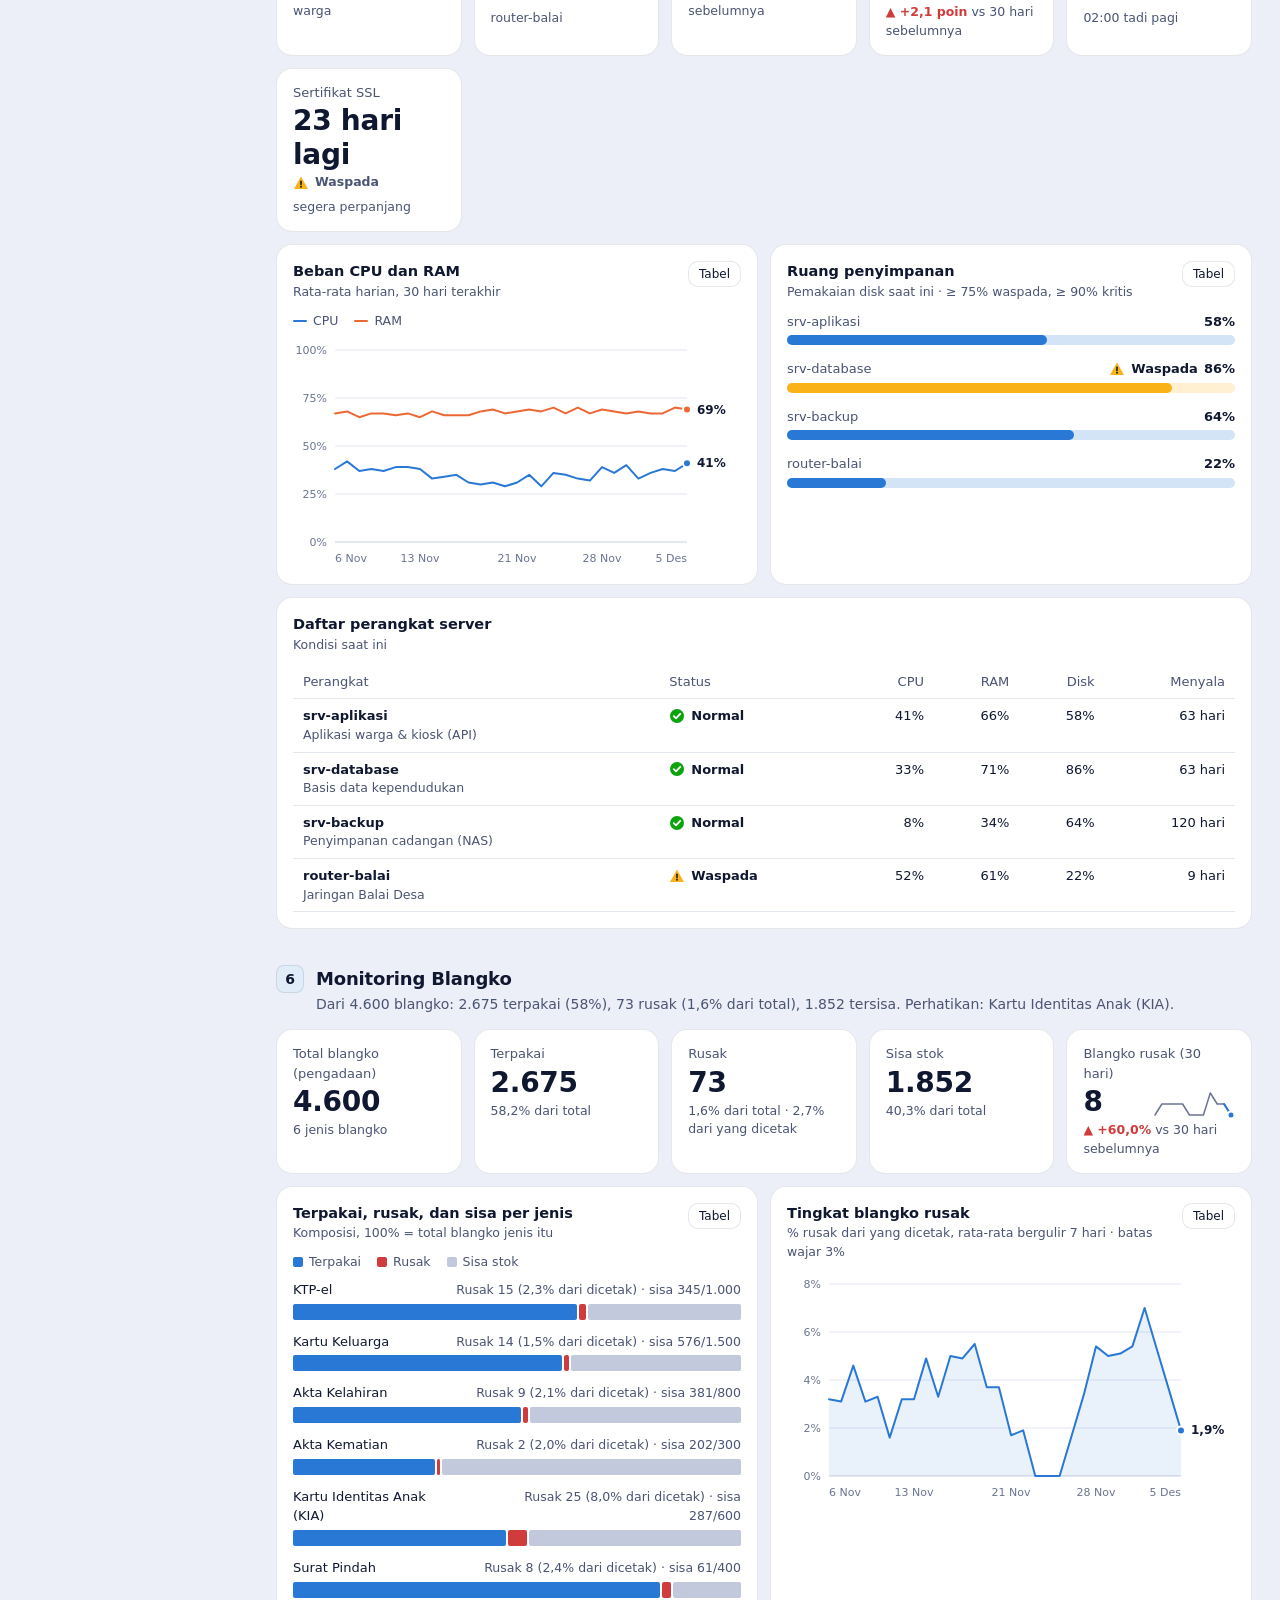
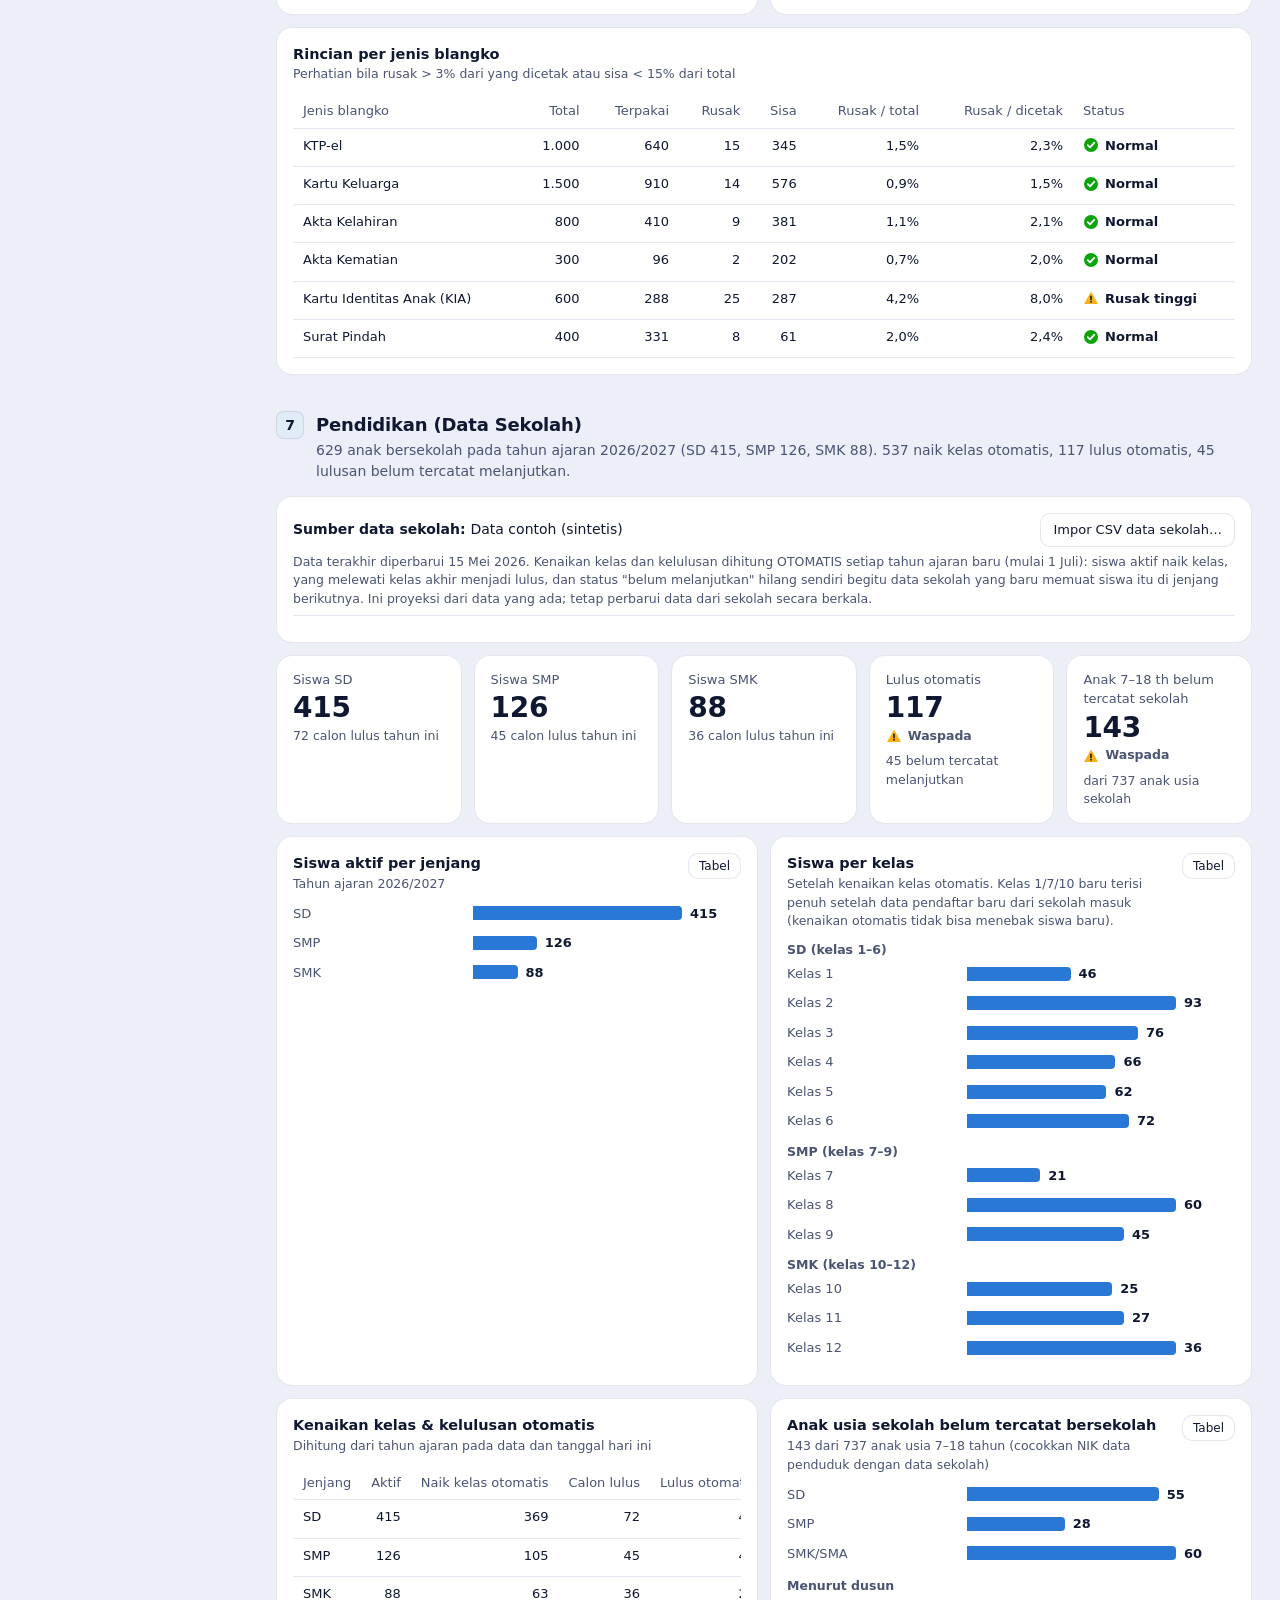
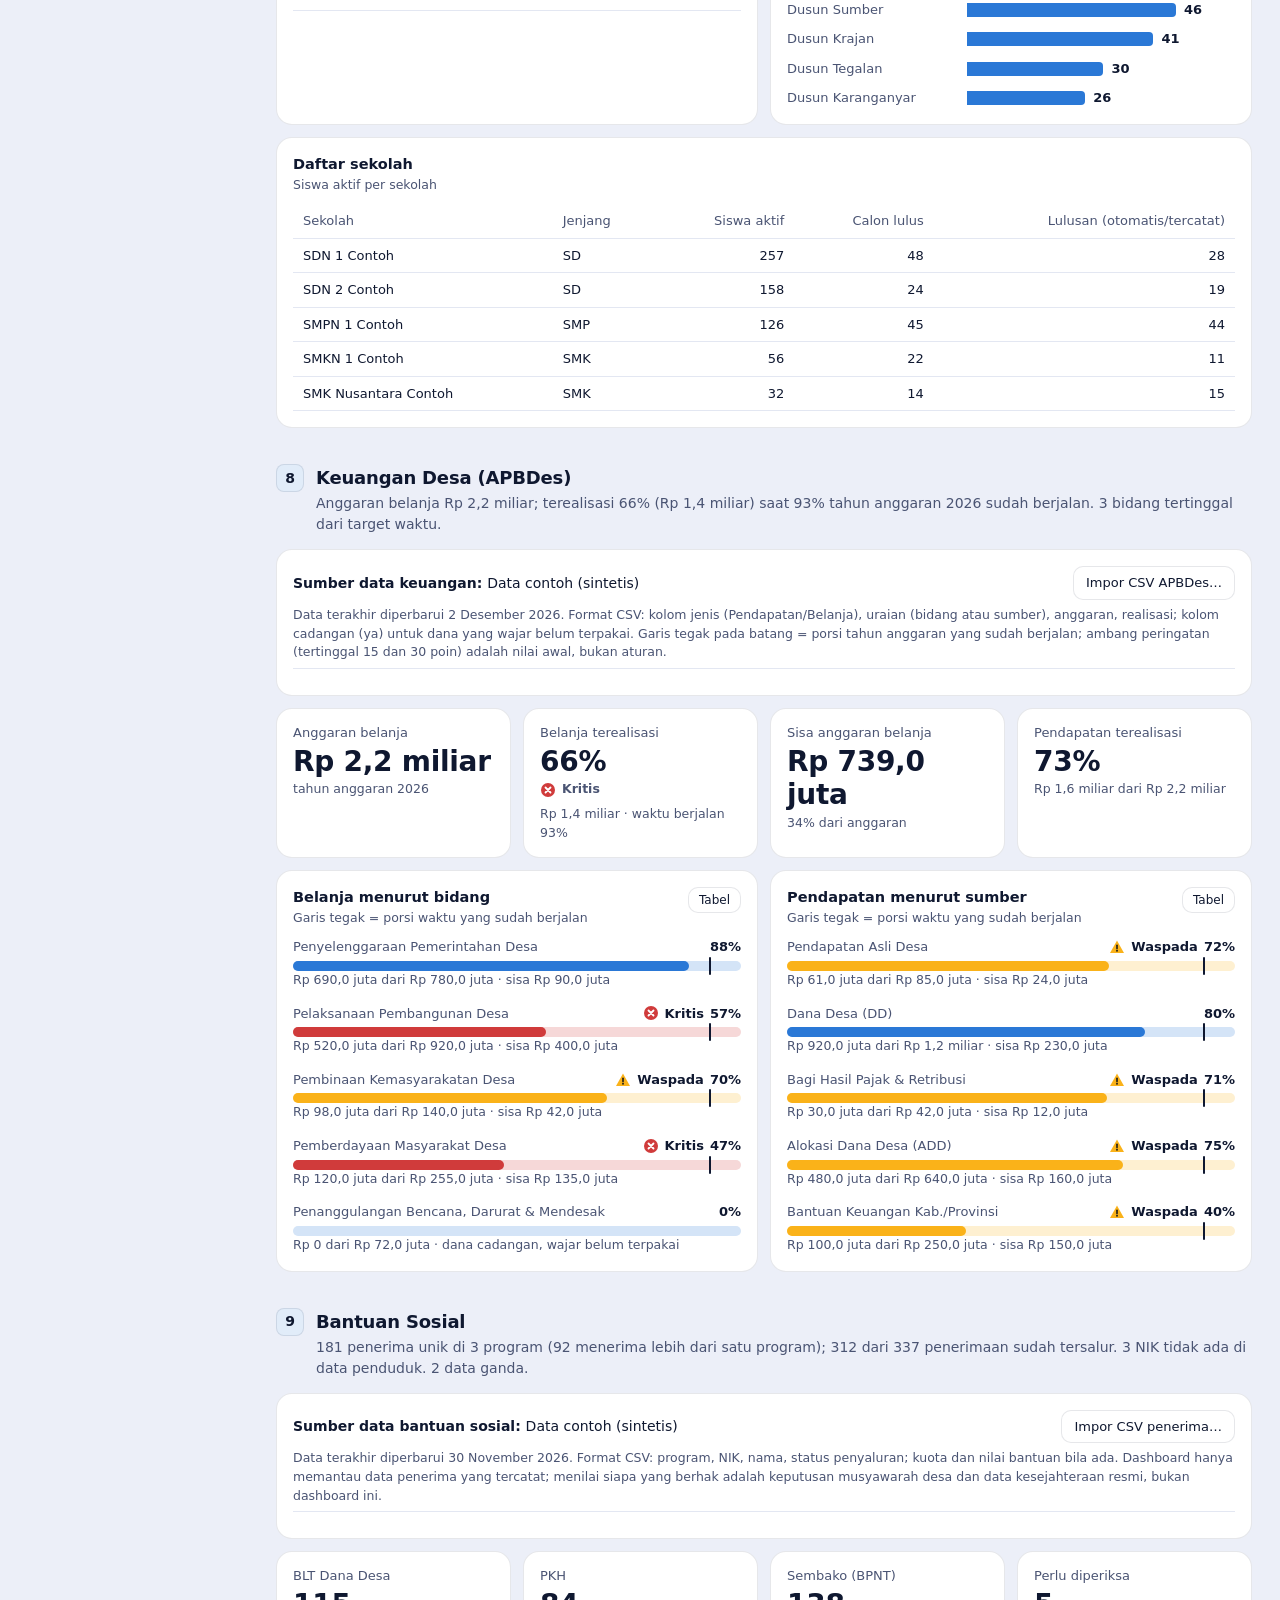
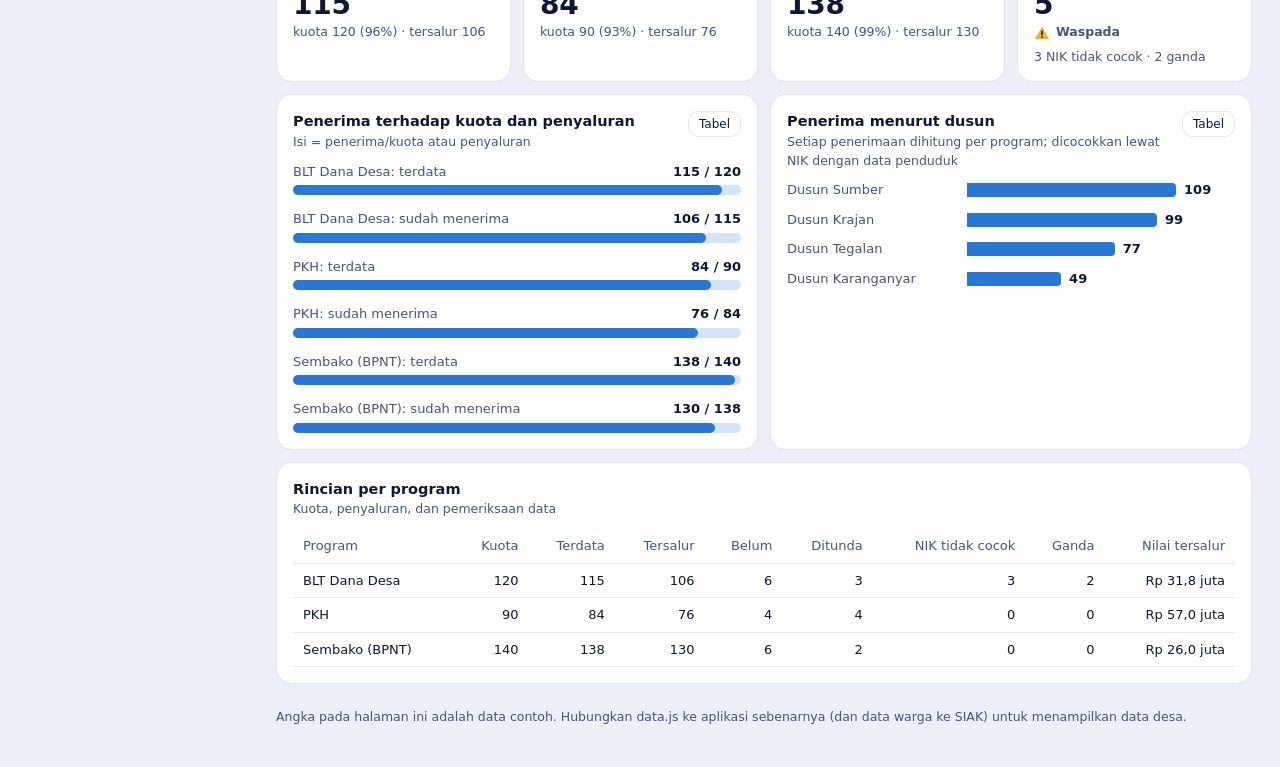
==== commit 0083e736: "Tambah keuangan desa, bantuan sosial, layar TV ke-2, gambar batas bebas, acuan Google Maps - Keuanga" ====
--- a/index.html
+++ b/index.html
@@ -8,7 +8,7 @@
 <meta name="referrer" content="strict-origin-when-cross-origin">
 <script>
 /* Pemeriksa pemasangan: tampilkan pesan yang jelas (bukan layar kosong) bila berkas hilang, versinya tidak sama, atau skrip error. */
-window.__expect = ["config.js", "data.js", "warga.js", "sekolah.js", "shared.js", "pengaturan.js", "ui.js", "map.js", "pengaturan-ui.js", "app.js"];
+window.__expect = ["config.js", "data.js", "warga.js", "sekolah.js", "keuangan.js", "bansos.js", "shared.js", "pengaturan.js", "ui.js", "map.js", "pengaturan-ui.js", "app.js"];
 (function () {
   var miss = [], errs = [];
   function note(m) { if (m && !/ResizeObserver/.test(m) && errs.indexOf(m) < 0) errs.push(m); }
@@ -36,7 +36,7 @@
 })();
 </script>
 <link rel="stylesheet" href="lib/leaflet/leaflet.css">
-<link rel="stylesheet" href="theme.css?v=2026-10-28.1">
+<link rel="stylesheet" href="theme.css?v=2026-10-28.2">
 <style>
   * { box-sizing: border-box; }
   html { scroll-behavior: smooth; scroll-padding-top: 96px; }
@@ -129,6 +129,9 @@
   @media (max-width: 820px) { .set-body { grid-template-columns: 1fr; } .set-right { position: static; } }
   .set-map { height: 440px; margin: 10px 0; border-radius: 12px; overflow: hidden; border: 1px solid var(--border); background: var(--surface2); }
   :root[data-theme="dark"] .set-map .leaflet-tile-pane { filter: invert(1) hue-rotate(180deg) brightness(.95) contrast(.9) saturate(.75); }
+  .set-vtx { width: 14px; height: 14px; border-radius: 50%; background: #ff8a1f; border: 2px solid #fff; box-shadow: 0 0 0 1px rgba(0,0,0,.4); cursor: grab; }
+  .set-card select { max-width: 100%; }
+  .set-card label.t-sub { display: flex; gap: 8px; align-items: center; }
   .set-hint { margin: 6px 0 0; padding: 6px 10px; border-radius: 8px; background: color-mix(in srgb, var(--accent) 22%, var(--surface)); font-size: 13.5px; font-weight: 600; }
   .set-status { min-height: 1.4em; font-size: 13.5px; color: var(--ink2); margin: 0 0 8px; }
   .set-status.bad { color: var(--crit-text); font-weight: 600; }
@@ -298,6 +301,8 @@
   .meter-top .l { color: var(--ink2); }
   .meter-top .v { font-weight: 600; display: inline-flex; align-items: center; gap: 6px; }
   .meter-track { height: 10px; border-radius: 5px; background: color-mix(in srgb, var(--fillc) 20%, var(--surface)); overflow: hidden; }
+  .meter-track { position: relative; overflow: visible; }
+  .meter-mark { position: absolute; top: -4px; bottom: -4px; width: 2px; background: var(--ink); border-radius: 1px; }
   .meter-fill { height: 100%; border-radius: 5px; background: var(--fillc); }
 
   .kv { display: grid; grid-template-columns: 1fr auto; gap: 8px 12px; font-size: 14px; }
@@ -369,16 +374,18 @@
   </div>
 </div>
 
-<script src="config.js?v=2026-10-28.1"></script>
-<script src="data.js?v=2026-10-28.1"></script>
-<script src="warga.js?v=2026-10-28.1"></script>
-<script src="sekolah.js?v=2026-10-28.1"></script>
-<script src="shared.js?v=2026-10-28.1"></script>
-<script src="pengaturan.js?v=2026-10-28.1"></script>
+<script src="config.js?v=2026-10-28.2"></script>
+<script src="data.js?v=2026-10-28.2"></script>
+<script src="warga.js?v=2026-10-28.2"></script>
+<script src="sekolah.js?v=2026-10-28.2"></script>
+<script src="keuangan.js?v=2026-10-28.2"></script>
+<script src="bansos.js?v=2026-10-28.2"></script>
+<script src="shared.js?v=2026-10-28.2"></script>
+<script src="pengaturan.js?v=2026-10-28.2"></script>
 <script src="lib/leaflet/leaflet.js"></script>
-<script src="ui.js?v=2026-10-28.1"></script>
-<script src="map.js?v=2026-10-28.1"></script>
-<script src="pengaturan-ui.js?v=2026-10-28.1"></script>
-<script src="app.js?v=2026-10-28.1"></script>
+<script src="ui.js?v=2026-10-28.2"></script>
+<script src="map.js?v=2026-10-28.2"></script>
+<script src="pengaturan-ui.js?v=2026-10-28.2"></script>
+<script src="app.js?v=2026-10-28.2"></script>
 </body>
 </html>
--- a/theme.css
+++ b/theme.css
@@ -158,3 +158,10 @@
 
 .gm-miss { max-width: 260px; padding: 6px 10px; border-radius: 10px; font-size: 12.5px; color: var(--ink); background: color-mix(in srgb, var(--warn) 28%, var(--surface)); border: 1px solid var(--border); }
 .gm-desa { filter: drop-shadow(0 0 2px rgba(0,0,0,.35)); }
+
+.gm-links { display: flex; gap: 8px; }
+.gm-pill { display: inline-flex; align-items: center; gap: 8px; padding: 8px 14px; border-radius: 999px; font: inherit; font-size: 14px; font-weight: 600; text-decoration: none; color: var(--ink); background: color-mix(in srgb, var(--surface) 92%, transparent); border: 1px solid var(--border); box-shadow: var(--shadow); }
+.gm-pill:hover { background: var(--surface2); }
+.gm-fs { width: 34px; height: 34px; display: grid; place-items: center; cursor: pointer; background: var(--surface); color: var(--ink); border: 1px solid var(--border); border-radius: 50%; padding: 0; }
+.geomap:fullscreen { width: 100vw; height: 100vh; }
+.gm-gambar { cursor: pointer; }
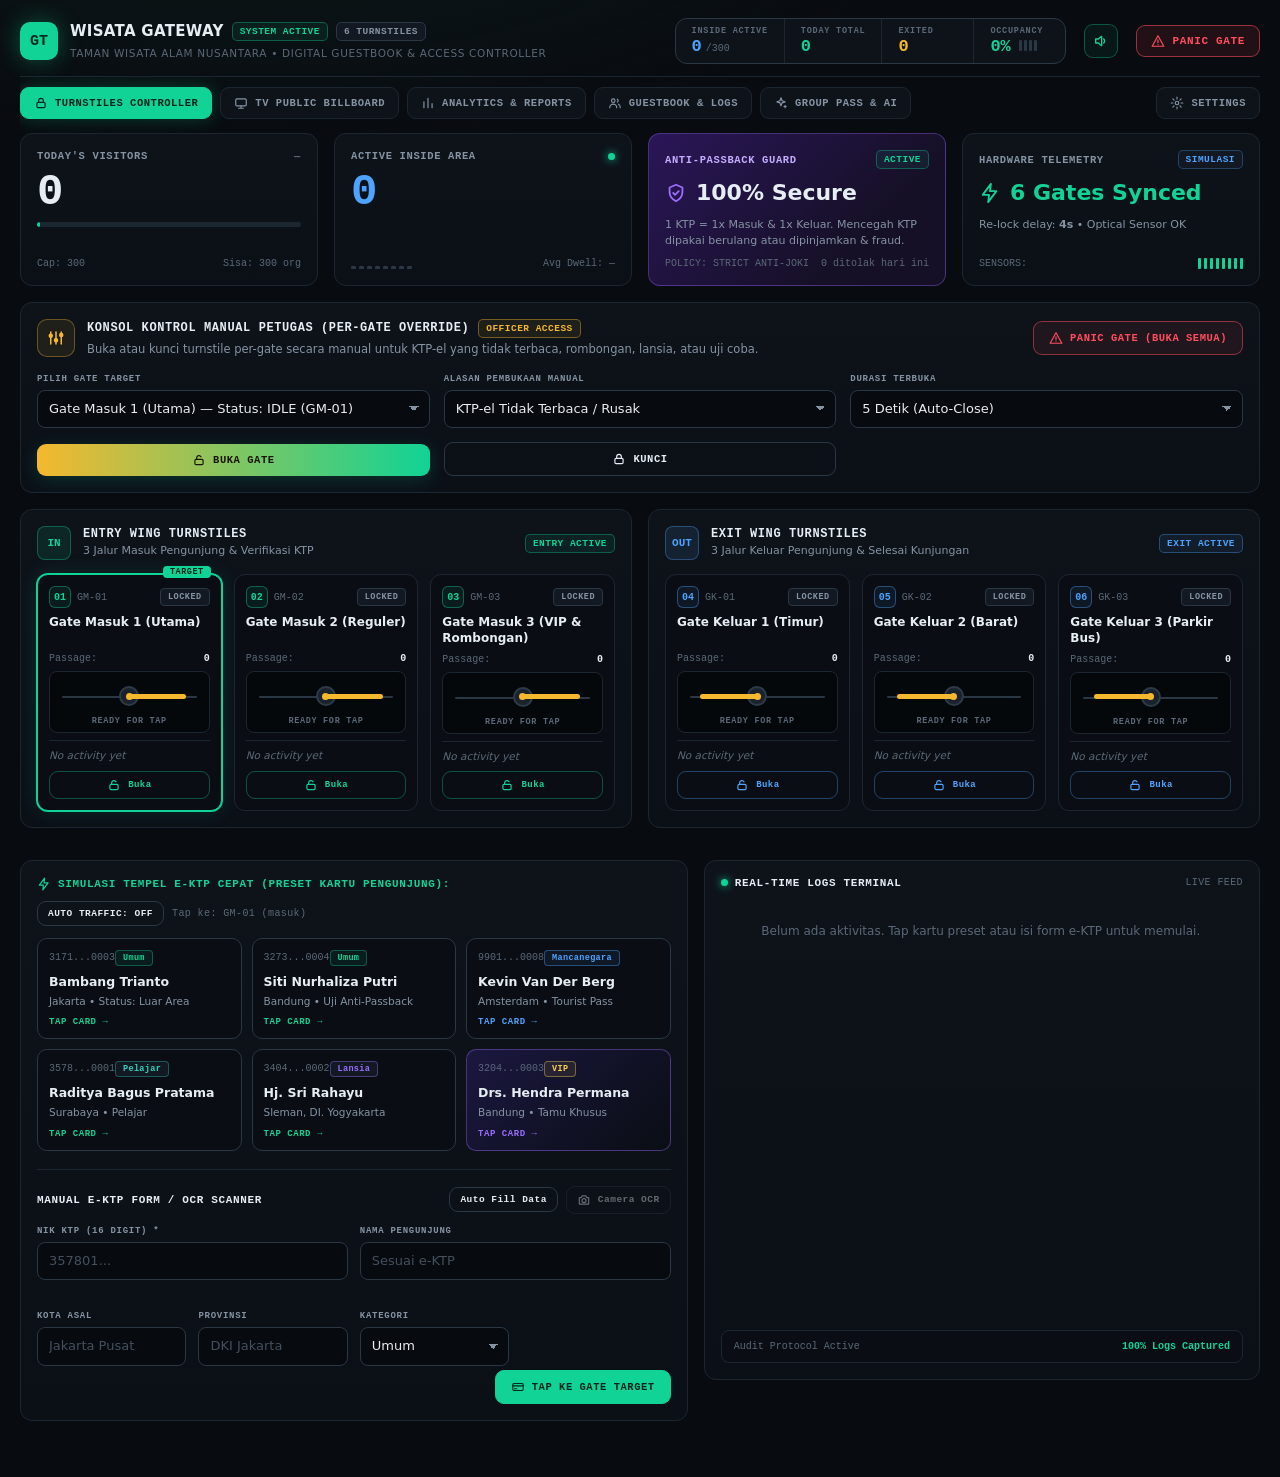
==== commit e47d5854: "Back to HTML/CSS/JavaScript; gate column selects target; KTP-el wording - Drop the Rust server (kept" ====
--- a/index.html
+++ b/index.html
@@ -1,391 +1,289 @@
 <!doctype html>
 <html lang="id">
 <head>
-<meta charset="utf-8">
-<meta name="viewport" content="width=device-width, initial-scale=1">
-<title>Dashboard Kepala Desa</title>
-<meta name="description" content="Ringkasan laporan seluruh aplikasi desa: aplikasi warga, kiosk, inventaris aset, data warga, server, dan blangko.">
-<meta name="referrer" content="strict-origin-when-cross-origin">
-<script>
-/* Pemeriksa pemasangan: tampilkan pesan yang jelas (bukan layar kosong) bila berkas hilang, versinya tidak sama, atau skrip error. */
-window.__expect = ["config.js", "data.js", "warga.js", "sekolah.js", "keuangan.js", "bansos.js", "shared.js", "pengaturan.js", "ui.js", "map.js", "pengaturan-ui.js", "app.js"];
-(function () {
-  var miss = [], errs = [];
-  function note(m) { if (m && !/ResizeObserver/.test(m) && errs.indexOf(m) < 0) errs.push(m); }
-  addEventListener('error', function (e) {
-    var t = e.target;
-    if (t && t !== window && t.getAttribute && (t.getAttribute('src') || t.getAttribute('href'))) miss.push((t.getAttribute('src') || t.getAttribute('href')).split('?')[0]);
-    else note(e.message);
-  }, true);
-  addEventListener('unhandledrejection', function (e) { note(e.reason && e.reason.message ? e.reason.message : String(e.reason)); });
-  function show() {
-    var v = window.__ver || {}, vs = {}, bad = [];
-    (window.__expect || []).forEach(function (f) { if (miss.indexOf(f) < 0) { if (!v[f]) bad.push(f + ' (lama / tidak berversi)'); else vs[v[f]] = 1; } });
-    var distinct = Object.keys(vs);
-    if (distinct.length > 1) bad.push('versi campur: ' + distinct.join(' & '));
-    var old = document.getElementById('cek-pasang'); if (old) old.remove();
-    if (!miss.length && !errs.length && !bad.length) return;
-    var b = document.createElement('div');
-    b.id = 'cek-pasang'; b.setAttribute('role', 'alert');
-    b.style.cssText = 'position:fixed;left:12px;right:12px;bottom:12px;z-index:99999;padding:12px 16px;border-radius:12px;background:#fff3cd;color:#3b2f00;border:2px solid #fab219;font:15px/1.4 system-ui,sans-serif;box-shadow:0 6px 24px rgba(0,0,0,.3)';
-    b.textContent = (miss.length ? 'Berkas gagal dimuat: ' + miss.join(', ') + '. ' : '') + (bad.length ? 'Berkas tidak cocok: ' + bad.join(', ') + '. ' : '') + (errs.length ? 'Galat: ' + errs[0] + '. ' : '') +
-      'Unggah ulang SELURUH isi zip terbaru (termasuk folder lib/) ke folder yang sama, lalu tekan Ctrl+F5 untuk membersihkan cache.';
-    document.body.appendChild(b);
-  }
-  addEventListener('load', function () { setTimeout(show, 600); setTimeout(show, 3500); });
-})();
-</script>
-<link rel="stylesheet" href="lib/leaflet/leaflet.css">
-<link rel="stylesheet" href="theme.css?v=2026-10-28.2">
-<style>
-  * { box-sizing: border-box; }
-  html { scroll-behavior: smooth; scroll-padding-top: 96px; }
-  body {
-    margin: 0;
-    background: var(--page);
-    color: var(--ink);
-    font: 15px/1.5 system-ui, -apple-system, "Segoe UI", sans-serif;
-    -webkit-text-size-adjust: 100%;
-  }
-  :focus-visible { outline: 2px solid var(--s1); outline-offset: 2px; border-radius: 4px; }
-  button { font: inherit; color: inherit; }
-  h1, h2, h3, p { margin: 0; }
-
-  /* ---------- kerangka: sidebar + isi ---------- */
-  .shell { display: grid; grid-template-columns: 248px minmax(0, 1fr); min-height: 100vh; }
-  .side { position: sticky; top: 0; height: 100vh; background: var(--side-bg); color: var(--side-ink); display: flex; flex-direction: column; gap: 20px; padding: 18px 14px; overflow: auto; }
-  .side-brand { display: flex; align-items: center; gap: 12px; padding: 0 4px; }
-  .logo svg { stroke-width: 2.2; }
-  .side-brand b { display: block; color: #fff; font-size: 16px; line-height: 1.2; }
-  .side-brand span { font-size: 12px; color: var(--side-muted); }
-  .nav { display: flex; flex-direction: column; gap: 4px; }
-  .nav a { display: flex; align-items: center; gap: 12px; padding: 10px 12px; border-radius: 12px; color: var(--side-ink); text-decoration: none; font-size: 14px; }
-  .nav a:hover { background: var(--side-hover); }
-  .nav a[aria-current="true"] { color: #fff; font-weight: 600; background: linear-gradient(90deg, rgba(255, 138, 31, .24), rgba(255, 138, 31, .05)); box-shadow: inset 3px 0 0 var(--accent); }
-  .nav .ic { width: 20px; height: 20px; flex: none; }
-  .nav .st { margin-left: auto; line-height: 0; }
-  .nav .st .ico { width: 16px; height: 16px; }
-  .side-foot { margin-top: auto; display: flex; flex-direction: column; gap: 10px; }
-  .side-tv { display: flex; align-items: center; gap: 10px; padding: 10px 12px; border-radius: 12px; text-decoration: none; font-weight: 600; font-size: 14px; color: var(--accent-ink); background: linear-gradient(135deg, #ffb347, var(--accent)); }
-  .side-src { font-size: 12px; color: var(--side-muted); line-height: 1.4; padding: 0 4px; }
-  .content { min-width: 0; display: flex; flex-direction: column; }
-  .top { position: sticky; top: 0; z-index: 20; display: flex; flex-wrap: wrap; justify-content: space-between; align-items: center; gap: 8px 16px; padding: 12px 28px; background: color-mix(in srgb, var(--page) 90%, transparent); backdrop-filter: blur(10px); border-bottom: 1px solid var(--border); }
-  .top h1 { font-size: 20px; font-weight: 700; letter-spacing: -0.01em; }
-  .top p { font-size: 13px; color: var(--ink2); }
-  .top-r { display: flex; flex-wrap: wrap; align-items: center; gap: 8px 14px; }
-  .top-r .lbl { font-size: 13px; color: var(--ink2); }
-  .badge-demo { display: inline-block; margin-left: 8px; padding: 1px 10px; border-radius: 999px; border: 1px solid var(--border); font-size: 12px; font-weight: 400; color: var(--ink2); vertical-align: 2px; }
-  .btn { background: var(--surface); border: 1px solid var(--border); border-radius: 10px; padding: 6px 12px; cursor: pointer; font-size: 13px; color: var(--ink); }
-  .btn:hover { background: color-mix(in srgb, var(--ink) 6%, var(--surface)); }
-  .btn[aria-pressed="true"] { border-color: var(--s1); }
-  .seg-ctl { display: inline-flex; border: 1px solid var(--border); border-radius: 10px; overflow: hidden; background: var(--surface); }
-  .seg-ctl button { background: none; border: 0; padding: 6px 14px; cursor: pointer; font-size: 13px; display: inline-flex; align-items: center; gap: 6px; }
-  .seg-ctl button + button { border-left: 1px solid var(--border); }
-  .seg-ctl button:hover { background: color-mix(in srgb, var(--ink) 6%, var(--surface)); }
-  .seg-ctl button[aria-checked="true"] { font-weight: 600; background: color-mix(in srgb, var(--s1) 14%, var(--surface)); }
-  .seg-ctl .chk { width: 14px; height: 14px; visibility: hidden; }
-  .seg-ctl button[aria-checked="true"] .chk { visibility: visible; }
-  .updated { font-size: 12.5px; color: var(--ink2); }
-  main { padding: 24px 28px 24px; transition: opacity .15s; }
-  footer { padding: 0 28px 40px; font-size: 12.5px; color: var(--ink2); }
-  @media (max-width: 960px) {
-    .shell { grid-template-columns: 1fr; }
-    .side { position: static; height: auto; flex-direction: row; align-items: center; padding: 10px 12px; gap: 10px; overflow-x: auto; }
-    .side-brand span, .side-foot .side-src { display: none; }
-    .side-brand b { white-space: nowrap; font-size: 14px; }
-    .nav { flex-direction: row; }
-    .nav a { white-space: nowrap; padding: 8px 12px; }
-    .nav a .st { display: none; }
-    .side-foot { margin: 0; }
-    .side-tv span { display: none; }
-    .top, main, footer { padding-left: 16px; padding-right: 16px; }
-    html { scroll-padding-top: 130px; }
-  }
-
-
-  /* ---------- pengaturan wilayah ---------- */
-  .btn.primary { background: var(--accent); color: var(--accent-ink); border-color: var(--accent); font-weight: 600; }
-  dialog.settings { width: min(920px, calc(100vw - 24px)); max-height: calc(100vh - 24px); overflow: auto; background: var(--surface); color: var(--ink); border: 1px solid var(--border); border-radius: 16px; padding: 18px 20px; box-shadow: var(--shadow); }
-  dialog.settings::backdrop { background: rgba(0, 0, 0, .55); }
-  .set-bar { display: flex; flex-wrap: wrap; gap: 10px 16px; align-items: center; margin: 12px 0; }
-  .seg-ctl button[role="tab"][aria-selected="true"], .seg-ctl button[role="radio"][aria-checked="true"] { font-weight: 600; background: color-mix(in srgb, var(--s1) 14%, var(--surface)); }
-  .set-panel { display: flex; flex-direction: column; gap: 10px; }
-  .set-panel[hidden], .set-mode[hidden], .set-hint[hidden] { display: none; }
-  .set-card { border: 1px solid var(--border); border-radius: 12px; padding: 12px 14px; display: flex; flex-direction: column; gap: 8px; background: var(--surface2); }
-  .set-card h4 { margin: 0; font-size: 14px; }
-  .set-card summary { cursor: pointer; font-weight: 600; font-size: 14px; }
-  .set-row { display: flex; flex-wrap: wrap; gap: 8px; align-items: flex-end; }
-  .set-row input[type="search"] { flex: 1; min-width: 220px; }
-  .set-grid { display: grid; grid-template-columns: repeat(auto-fit, minmax(150px, 1fr)); gap: 8px 12px; }
-  .set-f { display: flex; flex-direction: column; gap: 2px; font-size: 12px; color: var(--ink2); }
-  .set-f.wide { grid-column: 1 / -1; }
-  dialog.settings input, dialog.settings textarea, dialog.settings select { font: inherit; font-size: 13.5px; color: var(--ink); background: var(--surface); border: 1px solid var(--border); border-radius: 8px; padding: 5px 8px; width: 100%; }
-  dialog.settings .set-row input[type="number"] { width: 100px; }
-  .set-res { display: flex; flex-direction: column; gap: 6px; }
-  .set-r { display: flex; justify-content: space-between; align-items: center; gap: 10px; padding: 6px 8px; border-radius: 8px; background: var(--surface); border: 1px solid var(--border); font-size: 13px; }
-  .set-body { display: grid; grid-template-columns: minmax(0, 1fr) minmax(0, 1fr); gap: 14px; align-items: start; }
-  .set-left { display: flex; flex-direction: column; gap: 10px; min-width: 0; }
-  .set-right { position: sticky; top: 0; min-width: 0; }
-  @media (max-width: 820px) { .set-body { grid-template-columns: 1fr; } .set-right { position: static; } }
-  .set-map { height: 440px; margin: 10px 0; border-radius: 12px; overflow: hidden; border: 1px solid var(--border); background: var(--surface2); }
-  :root[data-theme="dark"] .set-map .leaflet-tile-pane { filter: invert(1) hue-rotate(180deg) brightness(.95) contrast(.9) saturate(.75); }
-  .set-vtx { width: 14px; height: 14px; border-radius: 50%; background: #ff8a1f; border: 2px solid #fff; box-shadow: 0 0 0 1px rgba(0,0,0,.4); cursor: grab; }
-  .set-card select { max-width: 100%; }
-  .set-card label.t-sub { display: flex; gap: 8px; align-items: center; }
-  .set-hint { margin: 6px 0 0; padding: 6px 10px; border-radius: 8px; background: color-mix(in srgb, var(--accent) 22%, var(--surface)); font-size: 13.5px; font-weight: 600; }
-  .set-status { min-height: 1.4em; font-size: 13.5px; color: var(--ink2); margin: 0 0 8px; }
-  .set-status.bad { color: var(--crit-text); font-weight: 600; }
-  .set-foot { padding-top: 6px; border-top: 1px solid var(--grid); }
-
-  /* ---------- data kependudukan ---------- */
-  .sourcebar { margin-bottom: 12px; display: flex; flex-direction: column; gap: 6px; }
-  .sourcebar .src-line { display: flex; flex-wrap: wrap; justify-content: space-between; align-items: center; gap: 8px 16px; font-size: 14px; }
-  .row-btns, .pager-btns { display: inline-flex; gap: 8px; flex-wrap: wrap; }
-  .err { color: var(--crit-text); font-size: 13.5px; font-weight: 600; }
-  .import-report { border-top: 1px solid var(--grid); padding-top: 10px; display: flex; flex-direction: column; gap: 6px; font-size: 13.5px; }
-  .t-sub { font-size: 12.5px; color: var(--ink2); }
-  .filters { display: flex; flex-direction: column; gap: 14px; margin-bottom: 8px; }
-  .fgroup { display: grid; grid-template-columns: 150px 1fr; gap: 6px 16px; align-items: center; }
-  .f-title { font-size: 13px; color: var(--ink2); }
-  .f-ctl { display: flex; flex-wrap: wrap; gap: 8px; align-items: center; }
-  .chip { display: inline-flex; align-items: center; gap: 8px; padding: 5px 14px; border-radius: 999px; border: 1px solid var(--border); background: var(--surface); cursor: pointer; font-size: 13.5px; }
-  .chip:hover { background: color-mix(in srgb, var(--ink) 6%, var(--surface)); }
-  .chip[aria-pressed="true"] { border-color: var(--s1); background: color-mix(in srgb, var(--s1) 14%, var(--surface)); font-weight: 600; }
-  .chip .dot { width: 10px; height: 10px; border-radius: 2px; flex: none; }
-  .filters input, .filters select { font: inherit; font-size: 13.5px; color: var(--ink); background: var(--surface); border: 1px solid var(--border); border-radius: 8px; padding: 5px 10px; }
-  .filters input[type="number"] { width: 78px; }
-  .filters input[type="search"] { width: min(100%, 320px); }
-  .range { display: inline-flex; align-items: center; gap: 6px; color: var(--ink2); }
-  .btn:disabled { opacity: .45; cursor: default; }
-  .warga-count { font-size: 14px; color: var(--ink2); margin: 4px 0 12px; }
-  .warga-results > .card { margin-bottom: 12px; }
-  .sortbtn, .linkbtn { background: none; border: 0; padding: 0; font: inherit; color: inherit; cursor: pointer; text-align: left; }
-  .sortbtn { font-weight: 500; color: var(--ink2); white-space: nowrap; }
-  .linkbtn { color: var(--s1); font-weight: 600; text-decoration: underline; text-underline-offset: 3px; }
-  td.mono { font-variant-numeric: tabular-nums; letter-spacing: .02em; }
-  .pager { display: flex; justify-content: space-between; align-items: center; gap: 12px; padding-top: 10px; font-size: 13px; color: var(--ink2); flex-wrap: wrap; }
-  dialog.detail { width: min(760px, calc(100vw - 24px)); max-height: calc(100vh - 32px); overflow: auto; background: var(--surface); color: var(--ink); border: 1px solid var(--border); border-radius: 14px; padding: 18px 20px; box-shadow: var(--shadow); }
-  dialog.detail::backdrop { background: rgba(0, 0, 0, .55); }
-  .detail-head { display: flex; justify-content: space-between; align-items: flex-start; gap: 12px; }
-  .detail-head h3 { font-size: 20px; font-weight: 600; }
-  .detail-head p { color: var(--ink2); font-size: 14px; }
-  .detail-warn { margin: 10px 0; padding: 6px 10px; border-radius: 8px; border: 1px solid var(--border); font-size: 12.5px; color: var(--ink2); }
-  .detail-body { display: grid; grid-template-columns: 1fr 1fr; gap: 14px 24px; }
-  .detail-body h4 { font-size: 13px; font-weight: 600; margin: 0 0 6px; color: var(--ink2); }
-  .detail-body .span2 { grid-column: 1 / -1; }
-  .kv2 { display: grid; grid-template-columns: 150px 1fr; gap: 4px 10px; margin: 0; font-size: 13.5px; }
-  .kv2 dt { color: var(--ink2); }
-  .kv2 dd { margin: 0; overflow-wrap: anywhere; }
-  .nikrow { display: inline-flex; align-items: center; gap: 8px; flex-wrap: wrap; }
-  .nikrow .btn { padding: 2px 10px; font-size: 12px; }
-  .fam { margin: 0; padding-left: 18px; font-size: 13.5px; columns: 2; }
-  .fam .me { font-weight: 600; }
-  @media (max-width: 700px) {
-    .fgroup { grid-template-columns: 1fr; }
-    .detail-body { grid-template-columns: 1fr; }
-    .fam { columns: 1; }
-  }
-  .stack-seg.dim { opacity: .3; }
-  .kv-keys dt { display: flex; align-items: center; gap: 8px; }
-  .kv-keys .box { width: 12px; height: 12px; border-radius: 3px; }
-  .kv-keys .off { color: var(--muted); font-weight: 400; }
-  .meters.cols2 { display: grid; grid-template-columns: repeat(auto-fit, minmax(min(100%, 320px), 1fr)); gap: 14px 32px; }
-
-  /* ---------- ringkasan ---------- */
-  main.is-loading { opacity: .55; }
-  .card {
-    background: var(--surface); border: 1px solid var(--border); border-radius: var(--radius); padding: 16px;
-    min-width: 0;
-  }
-  .alert-list { list-style: none; margin: 0; padding: 0; max-height: 300px; overflow: auto; }
-  .alert-list li { border-top: 1px solid var(--grid); }
-  .alert-list a {
-    display: grid; grid-template-columns: 16px 1fr auto; gap: 10px; align-items: start;
-    padding: 8px 4px; text-decoration: none; color: inherit; border-radius: 6px;
-  }
-  .alert-list a:hover { background: color-mix(in srgb, var(--ink) 5%, var(--surface)); }
-  .alert-list .ico { margin-top: 3px; }
-  .alert-list .a-title { font-size: 14px; }
-  .alert-list .a-detail { font-size: 12.5px; color: var(--ink2); }
-  .alert-list .a-sec { font-size: 12px; color: var(--ink2); white-space: nowrap; }
-  .sev { font-size: 12px; font-weight: 600; margin-right: 6px; }
-  .all-good { display: flex; gap: 10px; align-items: center; padding: 12px 0; font-size: 14px; }
-
-
-  /* ---------- ringkasan: KPI + peta + peringatan ---------- */
-  .kpi-grid { display: grid; grid-template-columns: repeat(4, minmax(0, 1fr)); gap: 14px; margin-bottom: 14px; }
-  .kpi-grid .hero { grid-column: span 2; display: grid; grid-template-columns: minmax(200px, 0.8fr) minmax(0, 1.2fr); align-items: center; gap: 4px 20px; background: linear-gradient(135deg, color-mix(in srgb, var(--accent) 16%, var(--surface)), var(--surface) 70%); }
-  .hero-main { display: flex; flex-direction: column; gap: 2px; min-width: 0; }
-  .hero-trend { min-width: 0; }
-  @media (max-width: 700px) { .kpi-grid .hero { grid-template-columns: 1fr; } }
-  .hero .hero-label { font-size: 14px; color: var(--ink2); }
-  .hero .hero-val { font-size: clamp(44px, 5vw, 64px); line-height: 1.05; font-weight: 700; letter-spacing: -0.02em; }
-  .hero .hero-sub { font-size: 14px; color: var(--ink2); }
-  .hero .hero-sub b { color: var(--ink); font-weight: 600; }
-  @media (max-width: 1500px) { .kpi-grid { grid-template-columns: repeat(3, minmax(0, 1fr)); } .kpi-grid .hero { grid-column: span 3; } }
-  @media (max-width: 1000px) { .kpi-grid { grid-template-columns: repeat(2, minmax(0, 1fr)); } .kpi-grid .hero { grid-column: span 2; } }
-  @media (max-width: 560px) { .kpi-grid { grid-template-columns: 1fr; } .kpi-grid .hero { grid-column: span 1; } }
-  .overview2 { display: grid; grid-template-columns: minmax(0, 1.65fr) minmax(0, 1fr); gap: 14px; }
-  @media (max-width: 1100px) { .overview2 { grid-template-columns: 1fr; } }
-  .mapcard { display: flex; flex-direction: column; gap: 10px; padding-bottom: 12px; }
-  .mapframe { aspect-ratio: 160 / 105; border-radius: 12px; overflow: hidden; background: var(--surface2); border: 1px solid var(--border); }
-  .mapcard .note { font-size: 12px; color: var(--muted); }
-  .mapcard .note.warn { color: var(--ink); background: color-mix(in srgb, var(--warn) 22%, var(--surface)); border-radius: 8px; padding: 4px 10px; }
-  .alerts { display: flex; flex-direction: column; min-height: 0; }
-  .alerts h2 { font-size: 16px; font-weight: 600; }
-  .alerts .alerts-sub { font-size: 13px; color: var(--ink2); margin: 2px 0 10px; }
-  .alerts .alert-list { flex: 1; max-height: 520px; }
-
-  /* ---------- seksi ---------- */
-  .sec { margin-top: 36px; }
-  .sec-head { display: flex; gap: 12px; align-items: flex-start; margin-bottom: 14px; }
-  .sec-num {
-    flex: none; width: 28px; height: 28px; border-radius: 8px; display: grid; place-items: center;
-    font-size: 14px; font-weight: 600; background: color-mix(in srgb, var(--s1) 14%, var(--surface)); border: 1px solid var(--border);
-  }
-  .sec-head h2 { font-size: 18px; font-weight: 600; letter-spacing: -0.01em; }
-  .insight { font-size: 14px; color: var(--ink2); margin-top: 2px; }
-  .tiles { display: grid; grid-template-columns: repeat(auto-fit, minmax(min(100%, 175px), 1fr)); gap: 12px; margin-bottom: 12px; }
-  .grid2 { display: grid; grid-template-columns: repeat(auto-fit, minmax(min(100%, 420px), 1fr)); gap: 12px; margin-bottom: 12px; }
-  .tile { display: flex; flex-direction: column; gap: 2px; padding: 14px 16px; }
-  .tile .t-label { font-size: 13px; color: var(--ink2); }
-  .tile .t-row { display: flex; justify-content: space-between; align-items: flex-end; gap: 8px; }
-  .tile .t-val { font-size: 28px; line-height: 1.2; font-weight: 600; letter-spacing: -0.01em; }
-  .tile .t-sub { font-size: 12.5px; color: var(--ink2); }
-  .tile .t-delta { font-size: 12.5px; color: var(--ink2); }
-  .tile .t-delta .d { font-weight: 600; }
-  .tile .t-delta .d.good { color: var(--good-text); }
-  .tile .t-delta .d.bad { color: var(--crit-text); }
-  .tile .spark { flex: none; }
-
-  .card-head { display: flex; justify-content: space-between; align-items: flex-start; gap: 8px; margin-bottom: 10px; }
-  .card-head h3 { font-size: 14.5px; font-weight: 600; }
-  .card-head p { font-size: 12.5px; color: var(--ink2); }
-  .card-head .btn { padding: 3px 10px; font-size: 12px; flex: none; }
-
-  /* ---------- grafik ---------- */
-  .plot svg { display: block; max-width: 100%; touch-action: pan-y; }
-  .plot .grid { stroke: var(--grid); stroke-width: 1; }
-  .plot .axis { stroke: var(--axis); stroke-width: 1; }
-  .plot .tick { fill: var(--muted); font-size: 11px; }
-  .plot .endlabel { fill: var(--ink); font-size: 12px; font-weight: 600; }
-  .plot .cross { stroke: var(--axis); stroke-width: 1; }
-  .legend { display: flex; flex-wrap: wrap; gap: 4px 16px; margin-bottom: 8px; font-size: 12.5px; color: var(--ink2); }
-  .legend span { display: inline-flex; align-items: center; gap: 6px; }
-  .legend i { display: inline-block; flex: none; }
-  .legend i.line { width: 14px; height: 2px; border-radius: 2px; }
-  .legend i.box { width: 10px; height: 10px; border-radius: 2px; }
-
-  .hbars { display: flex; flex-direction: column; gap: 10px; }
-  .hbar-row { display: grid; grid-template-columns: minmax(100px, 38%) minmax(0, 1fr); gap: 4px 10px; align-items: center; border-radius: 6px; }
-  .hbar-label { font-size: 13px; color: var(--ink2); }
-  .hbar-track { display: flex; align-items: center; gap: 8px; min-width: 0; }
-  .hbar-fill { height: 14px; border-radius: 0 4px 4px 0; min-width: 2px; transition: filter .1s; }
-  .hbar-row:hover .hbar-fill, .hbar-row:focus-visible .hbar-fill { filter: brightness(1.12); }
-  .hbar-val { font-size: 13px; font-weight: 600; white-space: nowrap; }
-  @media (max-width: 520px) {
-    .hbar-row { grid-template-columns: 1fr; }
-  }
-
-  .stack-rows { display: flex; flex-direction: column; gap: 12px; }
-  .stack-row { border-radius: 6px; }
-  .stack-top { display: flex; justify-content: space-between; align-items: baseline; gap: 12px; margin-bottom: 4px; font-size: 13px; }
-  .stack-top .l { color: var(--ink); }
-  .stack-top .r { color: var(--ink2); font-size: 12.5px; text-align: right; }
-  .stack-bar { display: flex; gap: 2px; height: 16px; }
-  .stack-seg { min-width: 3px; border-radius: 2px; transition: filter .1s; }
-  .stack-seg:hover { filter: brightness(1.12); }
-
-  .meters { display: flex; flex-direction: column; gap: 14px; }
-  .meter-top { display: flex; justify-content: space-between; align-items: center; gap: 8px; font-size: 13px; margin-bottom: 4px; }
-  .meter-top .l { color: var(--ink2); }
-  .meter-top .v { font-weight: 600; display: inline-flex; align-items: center; gap: 6px; }
-  .meter-track { height: 10px; border-radius: 5px; background: color-mix(in srgb, var(--fillc) 20%, var(--surface)); overflow: hidden; }
-  .meter-track { position: relative; overflow: visible; }
-  .meter-mark { position: absolute; top: -4px; bottom: -4px; width: 2px; background: var(--ink); border-radius: 1px; }
-  .meter-fill { height: 100%; border-radius: 5px; background: var(--fillc); }
-
-  .kv { display: grid; grid-template-columns: 1fr auto; gap: 8px 12px; font-size: 14px; }
-  .kv dt { color: var(--ink2); }
-  .kv dd { margin: 0; font-weight: 600; text-align: right; }
-
-  /* ---------- tabel ---------- */
-  .tablewrap { overflow: auto; max-height: 300px; }
-  .tablewrap.tall { max-height: none; }
-  table { width: 100%; border-collapse: collapse; font-size: 13px; }
-  th, td { padding: 7px 10px; text-align: left; border-bottom: 1px solid var(--grid); vertical-align: top; }
-  th { color: var(--ink2); font-weight: 500; white-space: nowrap; position: sticky; top: 0; background: var(--surface); }
-  td.num, th.num { text-align: right; font-variant-numeric: tabular-nums; }
-  td.nowrap { white-space: nowrap; }
-
-  /* ---------- tooltip ---------- */
-  #tip {
-    position: fixed; z-index: 50; pointer-events: none; max-width: 280px;
-    background: var(--surface); color: var(--ink); border: 1px solid var(--border);
-    border-radius: 8px; padding: 8px 10px; box-shadow: var(--shadow); font-size: 12.5px;
-  }
-  #tip[hidden] { display: none; }
-  #tip .tip-title { color: var(--ink2); margin-bottom: 4px; }
-  #tip .tip-row { display: flex; align-items: center; gap: 8px; }
-  #tip .tip-key { width: 10px; height: 3px; border-radius: 2px; flex: none; }
-  #tip .tip-val { font-weight: 600; font-size: 13.5px; }
-  #tip .tip-name { color: var(--ink2); }
-
-
-  /* tekstur cadangan untuk cetak / forced-colors (identitas tidak bergantung warna saja) */
-  @media print, (forced-colors: active) {
-    .stack-seg:nth-child(odd), .hbar-fill { background-image: repeating-linear-gradient(45deg, rgba(0,0,0,.35) 0 2px, transparent 2px 6px); }
-    .stack-seg:nth-child(even) { background-image: repeating-linear-gradient(135deg, rgba(0,0,0,.35) 0 2px, transparent 2px 6px); }
-  }
-  @media print {
-    .side, .top .top-r { display: none; }
-    .shell { display: block; }
-    .sec { break-inside: avoid-page; }
-  }
-  @media (prefers-reduced-motion: reduce) { html { scroll-behavior: auto; } * { transition: none !important; } }
-</style>
+  <meta charset="utf-8">
+  <meta name="viewport" content="width=device-width, initial-scale=1">
+  <meta name="color-scheme" content="dark">
+  <title>Wisata Gateway</title>
+  <link rel="icon" href="data:image/svg+xml,%3Csvg xmlns='http://www.w3.org/2000/svg' viewBox='0 0 32 32'%3E%3Crect width='32' height='32' rx='8' fill='%2310d395'/%3E%3Ctext x='16' y='21' font-size='14' font-weight='700' text-anchor='middle' fill='%23062b1f' font-family='monospace'%3EGT%3C/text%3E%3C/svg%3E">
+  <link rel="stylesheet" href="css/style.css">
 </head>
 <body>
-<div class="shell">
-  <aside class="side" id="side">
-    <div class="side-brand"><span class="logo" id="side-logo"></span><div><b>Monitoring Desa</b><span id="side-desa"></span></div></div>
-    <nav class="nav" id="nav" aria-label="Bagian laporan"></nav>
-    <div class="side-foot">
-      <a class="side-tv" href="tv.html" id="side-tv"></a>
-      <p class="side-src" id="side-src"></p>
-    </div>
-  </aside>
-  <div class="content">
-    <header class="top">
-      <div>
-        <h1>Dashboard Kepala Desa <span class="badge-demo" id="demo-badge" hidden>Data contoh</span></h1>
-        <p id="desa-name"></p>
+  <div class="app">
+    <header class="topbar">
+      <div class="brand">
+        <div class="logo" aria-hidden="true">GT</div>
+        <div class="brand-text">
+          <h1>
+            <span id="parkTitle">WISATA GATEWAY</span>
+            <span class="pill ok">SYSTEM ACTIVE</span>
+            <span class="pill">6 TURNSTILES</span>
+            <span class="pill warn" id="simPill" hidden title="Ada data demo/simulasi tersimpan. Hapus di Pengaturan.">DATA DEMO</span>
+          </h1>
+          <p id="parkSub"></p>
+        </div>
       </div>
-      <div class="top-r">
-        <span class="lbl" id="periode-lbl">Periode</span>
-        <div class="seg-ctl" role="radiogroup" aria-labelledby="periode-lbl" id="periode"></div>
-        <button class="btn" id="set-btn" type="button">Pengaturan</button>
-        <button class="btn" id="theme-btn" type="button" aria-pressed="false">Mode gelap</button>
-        <span class="updated" id="updated"></span>
+
+      <div class="hud" aria-label="Ringkasan okupansi">
+        <div><span>INSIDE ACTIVE</span><b class="c-blue"><span id="hudInside">0</span><small id="hudCap">/300</small></b></div>
+        <div><span>TODAY TOTAL</span><b class="c-green" id="hudToday">0</b></div>
+        <div><span>EXITED</span><b class="c-amber" id="hudExited">0</b></div>
+        <div><span>OCCUPANCY</span><b class="c-green"><span id="hudOcc">0%</span><i class="mini-bars" id="hudBars"></i></b></div>
       </div>
+
+      <div class="hud-meta">
+        <div><span>SERVER TIME</span><b id="clock">--.--.--</b><small>WIB</small></div>
+        <div><span>SYSTEM STATUS</span><b id="sysStatus" class="sys secure">● SECURE</b></div>
+      </div>
+
+      <button class="icon-btn" id="btnSound" type="button" aria-label="Suara"></button>
+      <button class="panic-btn" id="btnPanic" type="button"></button>
     </header>
-    <main id="app" aria-live="polite"></main>
-    <footer id="footer"></footer>
+
+    <nav class="tabs" role="tablist" aria-label="Menu utama">
+      <button role="tab" data-tab="controller" class="tab on" type="button"><i data-ic="lock"></i>TURNSTILES CONTROLLER</button>
+      <button role="tab" data-tab="tv" class="tab" type="button"><i data-ic="tv"></i>TV PUBLIC BILLBOARD</button>
+      <button role="tab" data-tab="analytics" class="tab" type="button"><i data-ic="chart"></i>ANALYTICS &amp; REPORTS</button>
+      <button role="tab" data-tab="guestbook" class="tab" type="button"><i data-ic="users"></i>GUESTBOOK &amp; LOGS</button>
+      <button role="tab" data-tab="group" class="tab" type="button"><i data-ic="spark"></i>GROUP PASS &amp; AI</button>
+      <button role="tab" data-tab="settings" class="tab right" type="button"><i data-ic="gear"></i>SETTINGS</button>
+    </nav>
+
+    <main>
+      <!-- ===================== CONTROLLER ===================== -->
+      <section id="view-controller" class="view on" role="tabpanel">
+        <div class="stats" id="statCards"></div>
+
+        <div class="card console">
+          <div class="console-head">
+            <div class="ic-box amber"><i data-ic="sliders"></i></div>
+            <div>
+              <h2>KONSOL KONTROL MANUAL PETUGAS (PER-GATE OVERRIDE) <span class="pill amber">OFFICER ACCESS</span></h2>
+              <p>Buka atau kunci turnstile per-gate secara manual untuk KTP-el yang tidak terbaca, rombongan, lansia, atau uji coba.</p>
+            </div>
+            <button class="btn danger-outline" id="btnPanic2" type="button"><i data-ic="alert"></i><span id="panic2Label">PANIC GATE (BUKA SEMUA)</span></button>
+          </div>
+          <div class="console-row">
+            <label class="fld"><span>PILIH GATE TARGET</span><select id="selGate"></select></label>
+            <label class="fld"><span>ALASAN PEMBUKAAN MANUAL</span><select id="selReason"></select></label>
+            <label class="fld"><span>DURASI TERBUKA</span>
+              <select id="selDur">
+                <option value="5">5 Detik (Auto-Close)</option>
+                <option value="10">10 Detik (Auto-Close)</option>
+                <option value="30">30 Detik (Auto-Close)</option>
+                <option value="0">Tahan sampai dikunci</option>
+              </select>
+            </label>
+            <button class="btn grad" id="btnOpen" type="button"><i data-ic="unlock"></i>BUKA GATE</button>
+            <button class="btn ghost" id="btnLock" type="button"><i data-ic="lock"></i>KUNCI</button>
+          </div>
+        </div>
+
+        <div class="wings">
+          <div class="card wing in">
+            <div class="wing-head"><span class="tag in">IN</span><div><h3>ENTRY WING TURNSTILES</h3><p>3 Jalur Masuk Pengunjung &amp; Verifikasi KTP</p></div><span class="pill ok" id="entryActive">ENTRY ACTIVE</span></div>
+            <div class="gates" id="wingIn"></div>
+          </div>
+          <div class="card wing out">
+            <div class="wing-head"><span class="tag out">OUT</span><div><h3>EXIT WING TURNSTILES</h3><p>3 Jalur Keluar Pengunjung &amp; Selesai Kunjungan</p></div><span class="pill blue" id="exitActive">EXIT ACTIVE</span></div>
+            <div class="gates" id="wingOut"></div>
+          </div>
+        </div>
+
+        <div class="lower">
+          <div class="card">
+            <div class="card-head">
+              <h3 class="green"><i data-ic="zap"></i>SIMULASI TEMPEL E-KTP CEPAT (PRESET KARTU PENGUNJUNG):</h3>
+              <div class="head-actions">
+                <button class="btn mini ghost" id="btnAuto" type="button" aria-pressed="false">AUTO TRAFFIC: OFF</button>
+                <span class="hint" id="tapHint">Click to Tap</span>
+              </div>
+            </div>
+            <div class="presets" id="presets"></div>
+
+            <form class="ktp-form" id="ktpForm" autocomplete="off">
+              <div class="card-head">
+                <h4>MANUAL E-KTP FORM / OCR SCANNER</h4>
+                <div class="head-actions">
+                  <button class="btn mini ghost" id="btnFill" type="button">Auto Fill Data</button>
+                  <button class="btn mini ghost" type="button" disabled title="Belum tersedia: OCR butuh kamera + engine pengenal teks."><i data-ic="camera"></i>Camera OCR</button>
+                </div>
+              </div>
+              <div class="form-grid">
+                <label class="fld span2"><span>NIK KTP (16 DIGIT) *</span><input id="fNik" inputmode="numeric" maxlength="19" placeholder="357801..." required><em class="nik-hint" id="nikHint"></em></label>
+                <label class="fld span2"><span>NAMA PENGUNJUNG</span><input id="fName" maxlength="80" placeholder="Sesuai e-KTP"></label>
+                <label class="fld"><span>KOTA ASAL</span><input id="fCity" maxlength="60" placeholder="Jakarta Pusat"></label>
+                <label class="fld"><span>PROVINSI</span><input id="fProv" maxlength="60" placeholder="DKI Jakarta"></label>
+                <label class="fld"><span>KATEGORI</span><select id="fCat"></select></label>
+              </div>
+              <div class="form-foot"><button class="btn primary" type="submit"><i data-ic="card"></i>TAP KE GATE TARGET</button></div>
+            </form>
+          </div>
+
+          <div class="card terminal-card">
+            <div class="card-head"><h3><span class="live-dot"></span>REAL-TIME LOGS TERMINAL</h3><span class="hint">LIVE FEED</span></div>
+            <div class="terminal" id="terminal" role="log" aria-live="polite"></div>
+            <div class="terminal-foot"><span>Audit Protocol Active</span><b>100% Logs Captured</b></div>
+          </div>
+        </div>
+      </section>
+
+      <!-- ===================== TV ===================== -->
+      <section id="view-tv" class="view" role="tabpanel">
+        <div class="tv" id="tvBoard">
+          <button class="btn mini ghost tv-fs" id="btnFs" type="button"><i data-ic="full"></i>LAYAR PENUH</button>
+          <div class="tv-top">
+            <div><div class="tv-park" id="tvPark"></div><div class="tv-date" id="tvDate"></div></div>
+            <div class="tv-clock" id="tvClock">--.--</div>
+          </div>
+          <div class="tv-mid">
+            <div class="tv-gauge">
+              <svg viewBox="0 0 200 200" aria-hidden="true"><circle cx="100" cy="100" r="86" class="g-bg"/><circle cx="100" cy="100" r="86" class="g-fg" id="tvRing" transform="rotate(-90 100 100)"/></svg>
+              <div class="g-center"><b id="tvPct">0%</b><span>TERISI</span></div>
+            </div>
+            <div class="tv-info">
+              <div class="tv-status" id="tvStatus">TERSEDIA</div>
+              <div class="tv-nums">
+                <div><b id="tvInside">0</b><span>Pengunjung di dalam</span></div>
+                <div><b id="tvFree">0</b><span>Sisa kuota</span></div>
+                <div><b id="tvToday">0</b><span>Total hari ini</span></div>
+              </div>
+              <div class="tv-quote" id="tvQuote"></div>
+            </div>
+            <div class="tv-feed">
+              <h4>SELAMAT DATANG</h4>
+              <ul id="tvFeed"></ul>
+            </div>
+          </div>
+          <div class="tv-ticker"><div class="tv-ticker-in" id="tvTicker"></div></div>
+        </div>
+      </section>
+
+      <!-- ===================== ANALYTICS ===================== -->
+      <section id="view-analytics" class="view" role="tabpanel">
+        <div class="bar-actions">
+          <label class="fld inline"><span>TANGGAL</span><select id="anDay"></select></label>
+          <div class="spacer"></div>
+          <button class="btn ghost" id="btnAnCsv" type="button"><i data-ic="download"></i>EKSPOR CSV</button>
+          <button class="btn ghost" id="btnPrint" type="button"><i data-ic="print"></i>CETAK</button>
+        </div>
+        <div id="anBody"></div>
+      </section>
+
+      <!-- ===================== GUESTBOOK ===================== -->
+      <section id="view-guestbook" class="view" role="tabpanel">
+        <div class="gb-grid">
+          <div class="card">
+            <div class="card-head"><h3>LOG KUNJUNGAN</h3><button class="btn mini ghost" id="btnLogCsv" type="button"><i data-ic="download"></i>CSV</button></div>
+            <div class="filters">
+              <input id="lgQ" type="search" placeholder="Cari nama / kota / 4 digit akhir NIK…" aria-label="Cari log">
+              <select id="lgDir" aria-label="Arah"><option value="">Semua arah</option><option value="IN">Masuk</option><option value="OUT">Keluar</option></select>
+              <select id="lgRes" aria-label="Hasil"><option value="">Semua hasil</option><option value="OK">Diizinkan</option><option value="DENIED">Ditolak</option><option value="MANUAL">Manual</option></select>
+              <select id="lgGate" aria-label="Gate"><option value="">Semua gate</option></select>
+            </div>
+            <div class="table-wrap"><table class="tbl" id="lgTable"></table></div>
+            <div class="tbl-foot"><span id="lgCount"></span><button class="btn mini ghost" id="lgMore" type="button">Muat lebih banyak</button></div>
+          </div>
+
+          <div class="card">
+            <div class="card-head"><h3>BUKU TAMU DIGITAL</h3></div>
+            <form id="gbForm" class="gb-form" autocomplete="off">
+              <input id="gbName" maxlength="60" placeholder="Nama (opsional)" aria-label="Nama">
+              <textarea id="gbText" maxlength="400" rows="3" placeholder="Tulis kesan & pesan Anda…" required aria-label="Pesan"></textarea>
+              <div class="gb-row">
+                <div class="stars" id="gbStars" role="radiogroup" aria-label="Penilaian"></div>
+                <button class="btn primary" type="submit">KIRIM</button>
+              </div>
+            </form>
+            <div class="gb-list" id="gbList"></div>
+          </div>
+        </div>
+      </section>
+
+      <!-- ===================== GROUP + INSIGHTS ===================== -->
+      <section id="view-group" class="view" role="tabpanel">
+        <div class="gp-grid">
+          <div>
+            <div class="card">
+              <div class="card-head"><h3>DAFTAR GROUP PASS</h3><span class="hint">1 tap = seluruh rombongan</span></div>
+              <form id="gpForm" class="form-grid" autocomplete="off">
+                <label class="fld span2"><span>NAMA ROMBONGAN *</span><input id="gpName" maxlength="80" required placeholder="SMPN 2 Bandung"></label>
+                <label class="fld span2"><span>PENANGGUNG JAWAB</span><input id="gpLeader" maxlength="80" placeholder="Nama ketua rombongan"></label>
+                <label class="fld"><span>JUMLAH ORANG *</span><input id="gpSize" type="number" min="2" max="500" value="20" required></label>
+                <label class="fld"><span>KOTA ASAL</span><input id="gpCity" maxlength="60" placeholder="Bandung"></label>
+                <label class="fld"><span>KATEGORI</span><select id="gpCat"></select></label>
+                <div class="fld form-foot"><button class="btn primary" type="submit">DAFTARKAN</button></div>
+              </form>
+            </div>
+            <div class="card">
+              <div class="card-head"><h3>ROMBONGAN HARI INI</h3><span class="hint" id="gpHint"></span></div>
+              <div id="gpList"></div>
+            </div>
+          </div>
+          <div class="card insights">
+            <div class="card-head"><h3 class="purple"><i data-ic="spark"></i>SMART INSIGHTS</h3><span class="pill">RULE-BASED • LOKAL</span></div>
+            <p class="note">Analisis otomatis dari data akses hari ini. Ini mesin aturan sederhana yang berjalan di browser — bukan model AI/LLM dan tidak mengirim data ke mana pun.</p>
+            <div id="insights"></div>
+          </div>
+        </div>
+      </section>
+
+      <!-- ===================== SETTINGS ===================== -->
+      <section id="view-settings" class="view" role="tabpanel">
+        <div class="set-grid">
+          <div class="card">
+            <div class="card-head"><h3>UMUM &amp; KEAMANAN</h3></div>
+            <div class="form-grid">
+              <label class="fld span4"><span>NAMA SISTEM</span><input id="sName" maxlength="60"></label>
+              <label class="fld span4"><span>SUBJUDUL / LOKASI</span><input id="sSub" maxlength="160"></label>
+              <label class="fld span2"><span>KAPASITAS MAKSIMUM (ORANG)</span><input id="sCap" type="number" min="1" max="100000"></label>
+              <label class="fld span2"><span>RE-LOCK DELAY (DETIK)</span><input id="sRelock" type="number" min="1" max="30"></label>
+              <label class="check span2"><input id="sAp" type="checkbox"><span>Anti-Passback (1 KTP = 1 masuk &amp; 1 keluar)</span></label>
+              <label class="check span2"><input id="sSound" type="checkbox"><span>Suara notifikasi gate</span></label>
+            </div>
+          </div>
+          <div class="card">
+            <div class="card-head"><h3>NAMA GATE</h3></div>
+            <div class="form-grid" id="sGates"></div>
+          </div>
+          <div class="card">
+            <div class="card-head"><h3>TARIF MASUK PER KATEGORI (OPSIONAL)</h3></div>
+            <div class="form-grid" id="sPrices"></div>
+            <p class="note">Akses memakai KTP-el. Biarkan 0 jika masuk gratis. Jika diisi, laporan menampilkan estimasi pendapatan (hanya perkiraan dari jumlah pengunjung, bukan data kasir).</p>
+          </div>
+          <div class="card">
+            <div class="card-head"><h3>PENGUMUMAN TV (1 BARIS = 1 PESAN)</h3></div>
+            <textarea id="sAnn" rows="6" class="area"></textarea>
+          </div>
+          <div class="card span-all">
+            <div class="card-head"><h3>DATA &amp; PEMELIHARAAN</h3></div>
+            <div class="btn-row">
+              <button class="btn ghost" id="btnDemo" type="button">Isi Data Demo</button>
+              <button class="btn ghost" id="btnClearSim" type="button">Hapus Data Demo/Simulasi</button>
+              <button class="btn ghost" id="btnBackup" type="button"><i data-ic="download"></i>Backup JSON</button>
+              <label class="btn ghost file-btn">Restore JSON<input id="fileRestore" type="file" accept="application/json,.json" hidden></label>
+              <button class="btn danger-outline" id="btnResetToday" type="button">Reset Hari Ini</button>
+              <button class="btn danger-outline" id="btnFactory" type="button">Reset Total</button>
+            </div>
+            <p class="note"><b>Mode simulator.</b> Aplikasi ini memodelkan turnstile di layar — belum terhubung ke perangkat keras. Data disimpan di browser perangkat ini (localStorage), maksimal 8.000 catatan akses terakhir. NIK adalah data pribadi: tampilan dan CSV selalu menyamarkan NIK, tetapi file Backup JSON berisi NIK lengkap — simpan dengan aman.</p>
+          </div>
+        </div>
+      </section>
+    </main>
   </div>
-</div>
-
-<script src="config.js?v=2026-10-28.2"></script>
-<script src="data.js?v=2026-10-28.2"></script>
-<script src="warga.js?v=2026-10-28.2"></script>
-<script src="sekolah.js?v=2026-10-28.2"></script>
-<script src="keuangan.js?v=2026-10-28.2"></script>
-<script src="bansos.js?v=2026-10-28.2"></script>
-<script src="shared.js?v=2026-10-28.2"></script>
-<script src="pengaturan.js?v=2026-10-28.2"></script>
-<script src="lib/leaflet/leaflet.js"></script>
-<script src="ui.js?v=2026-10-28.2"></script>
-<script src="map.js?v=2026-10-28.2"></script>
-<script src="pengaturan-ui.js?v=2026-10-28.2"></script>
-<script src="app.js?v=2026-10-28.2"></script>
+
+  <div id="toasts" aria-live="assertive"></div>
+  <dialog id="dlg">
+    <form method="dialog">
+      <h3 id="dlgTitle"></h3>
+      <p id="dlgBody"></p>
+      <div class="btn-row end"><button class="btn ghost" value="cancel">Batal</button><button class="btn primary" value="ok" id="dlgOk">Ya</button></div>
+    </form>
+  </dialog>
+
+  <script src="js/core.js"></script>
+  <script src="js/ui.js"></script>
+  <script src="js/tabs.js"></script>
+  <script src="js/main.js"></script>
 </body>
 </html>
--- a/css/style.css
+++ b/css/style.css
@@ -0,0 +1,315 @@
+:root {
+  color-scheme: dark;
+  --bg: #080b10;
+  --panel: #0e131a;
+  --panel-2: #121923;
+  --line: #1c2631;
+  --line-2: #2a3745;
+  --text: #e6edf3;
+  --muted: #8593a3;
+  --dim: #5b6877;
+  --green: #10d395;
+  --green-d: #0a9f70;
+  --blue: #4da3ff;
+  --amber: #f5b82e;
+  --red: #ff4d5e;
+  --purple: #9b6dff;
+  --gold: #ffd24d;
+  --teal: #2dd4bf;
+  --mono: ui-monospace, SFMono-Regular, "JetBrains Mono", Menlo, Consolas, "Liberation Mono", monospace;
+  --sans: ui-sans-serif, system-ui, -apple-system, "Segoe UI", Roboto, "Helvetica Neue", Arial, sans-serif;
+  --r: 12px;
+}
+
+* { box-sizing: border-box; }
+html { background: var(--bg); }
+body { margin: 0; background: radial-gradient(1200px 500px at 20% -10%, #0d1a1a 0%, transparent 60%), var(--bg); color: var(--text); font: 13px/1.45 var(--sans); -webkit-font-smoothing: antialiased; }
+button, input, select, textarea { font: inherit; color: inherit; }
+h1, h2, h3, h4, p { margin: 0; }
+b { font-weight: 650; }
+.mono { font-family: var(--mono); }
+.dim { color: var(--dim); }
+.c-green { color: var(--green); } .c-blue { color: var(--blue); } .c-amber { color: var(--amber); } .c-red { color: var(--red); } .c-gold { color: var(--gold); }
+.ic { width: 14px; height: 14px; flex: none; }
+[hidden] { display: none !important; }
+:focus-visible { outline: 2px solid var(--green); outline-offset: 2px; }
+
+.app { max-width: 1480px; margin: 0 auto; padding: 14px 20px 40px; }
+
+/* ---------- top bar ---------- */
+.topbar { display: flex; align-items: center; gap: 18px; flex-wrap: wrap; padding: 4px 0 12px; }
+.brand { display: flex; align-items: center; gap: 12px; flex: 1 1 380px; min-width: 0; }
+.logo { width: 38px; height: 38px; border-radius: 10px; display: grid; place-items: center; background: var(--green); color: #05281d; font: 800 15px var(--mono); box-shadow: 0 0 22px rgba(16, 211, 149, .35); flex: none; }
+.brand h1 { font-size: 15px; letter-spacing: .02em; display: flex; align-items: center; gap: 8px; flex-wrap: wrap; }
+.brand p { color: var(--dim); font-size: 10.5px; letter-spacing: .06em; margin-top: 3px; text-transform: uppercase; }
+
+.pill { font: 600 9.5px var(--mono); letter-spacing: .05em; padding: 3px 7px; border-radius: 5px; border: 1px solid var(--line-2); color: var(--muted); background: var(--panel-2); white-space: nowrap; }
+.pill.ok { color: var(--green); border-color: rgba(16, 211, 149, .35); background: rgba(16, 211, 149, .08); }
+.pill.blue { color: var(--blue); border-color: rgba(77, 163, 255, .35); background: rgba(77, 163, 255, .08); }
+.pill.amber, .pill.warn { color: var(--amber); border-color: rgba(245, 184, 46, .4); background: rgba(245, 184, 46, .08); }
+.pill.sim { color: var(--blue); border-color: rgba(77, 163, 255, .3); }
+
+.hud { display: flex; border: 1px solid var(--line-2); border-radius: 12px; background: var(--panel); }
+.hud > div { padding: 7px 16px; border-left: 1px solid var(--line); min-width: 92px; }
+.hud > div:first-child { border-left: 0; }
+.hud > div > span, .hud-meta span { display: block; font: 600 8.5px var(--mono); letter-spacing: .09em; color: var(--dim); }
+.hud b { font: 700 17px var(--mono); display: flex; align-items: baseline; gap: 4px; margin-top: 1px; }
+.hud small { font: 500 10px var(--mono); color: var(--dim); }
+.mini-bars { display: inline-flex; gap: 2px; align-items: flex-end; margin-left: 4px; }
+.mini-bars u, .sensors u { display: block; width: 3px; height: 11px; background: var(--line-2); border-radius: 1px; text-decoration: none; }
+.mini-bars u.on, .sensors u.on { background: var(--green); }
+.hud-meta { display: flex; gap: 22px; padding-left: 16px; border-left: 1px solid var(--line); }
+.hud-meta b { font: 700 13px var(--mono); display: block; margin-top: 2px; }
+.hud-meta small { font: 500 9px var(--mono); color: var(--dim); margin-left: 4px; }
+.sys.secure { color: var(--green); } .sys.full { color: var(--amber); } .sys.panic { color: var(--red); animation: blink 1s steps(2) infinite; }
+@keyframes blink { 50% { opacity: .35; } }
+
+.icon-btn { width: 34px; height: 34px; display: grid; place-items: center; border: 1px solid rgba(16, 211, 149, .35); background: rgba(16, 211, 149, .06); color: var(--green); border-radius: 9px; cursor: pointer; }
+.icon-btn .ic { width: 16px; height: 16px; }
+.panic-btn { display: inline-flex; align-items: center; gap: 7px; padding: 8px 14px; border-radius: 9px; border: 1px solid rgba(255, 77, 94, .55); background: rgba(255, 77, 94, .1); color: var(--red); font: 700 11px var(--mono); letter-spacing: .06em; cursor: pointer; }
+.panic-btn:hover { background: rgba(255, 77, 94, .2); }
+.panic-btn.active { background: var(--red); color: #fff; animation: blink 1.2s steps(2) infinite; }
+
+/* ---------- tabs ---------- */
+.tabs { display: flex; gap: 8px; border-top: 1px solid var(--line); padding: 10px 0 14px; overflow-x: auto; scrollbar-width: none; }
+.tabs::-webkit-scrollbar { display: none; }
+.tab { display: inline-flex; align-items: center; gap: 7px; padding: 8px 13px; border-radius: 9px; border: 1px solid var(--line); background: var(--panel); color: var(--muted); font: 700 10.5px var(--mono); letter-spacing: .05em; cursor: pointer; white-space: nowrap; }
+.tab:hover { color: var(--text); border-color: var(--line-2); }
+.tab.on { background: var(--green); border-color: var(--green); color: #04261b; box-shadow: 0 0 18px rgba(16, 211, 149, .25); }
+.tab.right { margin-left: auto; }
+
+.view { display: none; }
+.view.on { display: block; animation: fade .25s ease; }
+@keyframes fade { from { opacity: 0; transform: translateY(4px); } }
+
+/* ---------- cards / buttons / forms ---------- */
+.card { background: linear-gradient(180deg, var(--panel) 0%, #0b1017 100%); border: 1px solid var(--line); border-radius: var(--r); padding: 16px; margin-bottom: 16px; }
+.card-head { display: flex; align-items: center; justify-content: space-between; gap: 10px; margin-bottom: 12px; flex-wrap: wrap; }
+.card-head h3, .card-head h4 { font: 700 11px var(--mono); letter-spacing: .06em; color: var(--text); display: flex; align-items: center; gap: 7px; }
+.card-head h3.green { color: var(--green); } .card-head h3.purple { color: var(--purple); }
+.head-actions { display: flex; align-items: center; gap: 8px; }
+.hint { font: 500 10px var(--mono); color: var(--dim); letter-spacing: .04em; }
+.note { color: var(--muted); font-size: 11.5px; margin-top: 10px; line-height: 1.55; }
+.empty { color: var(--dim); text-align: center; padding: 22px 10px; font-size: 12px; }
+.empty-card { text-align: center; padding: 34px 16px; } .empty-card p { color: var(--muted); margin: 6px 0 14px; }
+
+.btn { display: inline-flex; align-items: center; justify-content: center; gap: 7px; padding: 9px 15px; border-radius: 9px; border: 1px solid var(--line-2); background: var(--panel-2); color: var(--text); font: 700 10.5px var(--mono); letter-spacing: .05em; cursor: pointer; white-space: nowrap; }
+.btn:hover:not(:disabled) { border-color: #3a4b5d; background: #17202b; }
+.btn:disabled { opacity: .4; cursor: not-allowed; }
+.btn.primary { background: var(--green); border-color: var(--green); color: #04261b; }
+.btn.primary:hover:not(:disabled) { background: #29e3a8; }
+.btn.grad { background: linear-gradient(90deg, #f5b82e, #10d395); border: 0; color: #1a1500; box-shadow: 0 4px 18px rgba(16, 211, 149, .18); }
+.btn.grad:hover { filter: brightness(1.08); }
+.btn.ghost { background: transparent; }
+.btn.danger { background: var(--red); border-color: var(--red); color: #fff; }
+.btn.danger-outline { background: rgba(255, 77, 94, .08); border-color: rgba(255, 77, 94, .5); color: var(--red); }
+.btn.danger-outline:hover { background: rgba(255, 77, 94, .18); }
+.btn.danger-outline.active { background: var(--red); color: #fff; }
+.btn.mini { padding: 6px 10px; font-size: 9.5px; }
+.btn-row { display: flex; gap: 10px; flex-wrap: wrap; } .btn-row.end { justify-content: flex-end; margin-top: 16px; }
+
+.fld { display: flex; flex-direction: column; gap: 6px; min-width: 0; }
+.fld > span, .fld.inline > span { font: 600 9px var(--mono); letter-spacing: .08em; color: var(--muted); }
+.fld.inline { flex-direction: row; align-items: center; gap: 10px; }
+input, select, textarea { background: #070a0e; border: 1px solid var(--line-2); border-radius: 8px; padding: 9px 11px; width: 100%; min-width: 0; color: var(--text); }
+input::placeholder, textarea::placeholder { color: #44505e; }
+input:focus, select:focus, textarea:focus { outline: none; border-color: var(--green); box-shadow: 0 0 0 3px rgba(16, 211, 149, .12); }
+select { appearance: none; background-image: linear-gradient(45deg, transparent 50%, var(--muted) 50%), linear-gradient(135deg, var(--muted) 50%, transparent 50%); background-position: calc(100% - 15px) 50%, calc(100% - 10px) 50%; background-size: 5px 5px; background-repeat: no-repeat; padding-right: 28px; }
+textarea { resize: vertical; }
+.check { display: flex; align-items: center; gap: 9px; cursor: pointer; } .check input { width: 16px; height: 16px; accent-color: var(--green); }
+.form-grid { display: grid; grid-template-columns: repeat(4, 1fr); gap: 12px; } .span2 { grid-column: span 2; } .span4 { grid-column: span 4; }
+.form-foot { display: flex; justify-content: flex-end; align-items: flex-end; margin-top: 4px; }
+.nik-hint { font: 500 10px var(--mono); color: var(--dim); font-style: normal; min-height: 13px; } .nik-hint.good { color: var(--green); } .nik-hint.bad { color: var(--red); }
+
+/* ---------- controller: stats ---------- */
+.stats { display: grid; grid-template-columns: repeat(4, 1fr); gap: 16px; margin-bottom: 16px; }
+.stat { margin: 0; display: flex; flex-direction: column; gap: 8px; min-height: 142px; }
+.stat-h { display: flex; justify-content: space-between; align-items: center; font: 700 10.5px var(--mono); letter-spacing: .06em; color: var(--muted); }
+.stat .big { font-size: 44px; font-weight: 800; line-height: 1; }
+.delta { font: 700 10.5px var(--mono); color: var(--dim); } .delta.up { color: var(--green); } .delta.down { color: var(--red); }
+.progress { height: 5px; border-radius: 3px; background: var(--line); overflow: hidden; } .progress i { display: block; height: 100%; background: var(--green); border-radius: 3px; transition: width .5s; min-width: 3px; }
+.stat-f { display: flex; justify-content: space-between; align-items: flex-end; margin-top: auto; font: 500 10px var(--mono); color: var(--dim); gap: 8px; }
+.spark { display: flex; gap: 3px; align-items: flex-end; height: 26px; } .spark u { display: block; width: 5px; background: var(--line-2); border-radius: 1px; } .spark u.on { background: var(--blue); }
+.live-dot { display: inline-block; width: 7px; height: 7px; border-radius: 50%; background: var(--green); box-shadow: 0 0 8px var(--green); animation: blink 1.6s infinite; }
+.stat.purple { background: linear-gradient(135deg, #2a1658 0%, #161027 70%); border-color: rgba(155, 109, 255, .35); }
+.stat.purple .stat-h { color: #c4adff; }
+.ap-title { display: flex; align-items: center; gap: 9px; font-size: 22px; } .ap-title .ic { width: 22px; height: 22px; color: var(--purple); } .ap-title.c-green .ic { color: var(--green); }
+.stat p { color: var(--muted); font-size: 11px; line-height: 1.5; }
+.sensors { display: flex; gap: 3px; }
+
+/* ---------- controller: console ---------- */
+.console-head { display: flex; align-items: center; gap: 12px; margin-bottom: 16px; flex-wrap: wrap; }
+.console-head > div:nth-child(2) { flex: 1 1 320px; }
+.console-head h2 { font: 700 12px var(--mono); letter-spacing: .05em; display: flex; align-items: center; gap: 9px; flex-wrap: wrap; }
+.console-head p { color: var(--muted); font-size: 11.5px; margin-top: 3px; }
+.ic-box { width: 38px; height: 38px; display: grid; place-items: center; border-radius: 10px; border: 1px solid var(--line-2); } .ic-box .ic { width: 18px; height: 18px; }
+.ic-box.amber { color: var(--amber); background: rgba(245, 184, 46, .08); border-color: rgba(245, 184, 46, .35); }
+.console-row { display: grid; grid-template-columns: 1.5fr 1.5fr 1fr auto auto; gap: 14px; align-items: end; }
+
+/* ---------- gates ---------- */
+.wings { display: grid; grid-template-columns: 1fr 1fr; gap: 16px; }
+.wing-head { display: flex; align-items: center; gap: 12px; margin-bottom: 14px; } .wing-head > div { flex: 1; }
+.wing-head h3 { font: 700 12px var(--mono); letter-spacing: .05em; } .wing-head p { color: var(--muted); font-size: 11px; margin-top: 2px; }
+.tag { display: grid; place-items: center; width: 34px; height: 34px; border-radius: 8px; font: 800 11px var(--mono); }
+.tag.in { color: var(--green); background: rgba(16, 211, 149, .1); border: 1px solid rgba(16, 211, 149, .35); }
+.tag.out { color: var(--blue); background: rgba(77, 163, 255, .1); border: 1px solid rgba(77, 163, 255, .35); }
+.gates { display: grid; grid-template-columns: repeat(3, 1fr); gap: 12px; }
+.gate { position: relative; background: #0a0e14; border: 1px solid var(--line); border-radius: 11px; padding: 11px; display: flex; flex-direction: column; gap: 7px; transition: border-color .2s, box-shadow .2s; min-width: 0; cursor: pointer; }
+.gate:hover { border-color: var(--line-2); }
+.gate.target { border-color: var(--green); box-shadow: 0 0 0 1px var(--green), 0 0 20px rgba(16, 211, 149, .15); }
+.gate.out.target { border-color: var(--blue); box-shadow: 0 0 0 1px var(--blue), 0 0 20px rgba(77, 163, 255, .15); }
+.ribbon { display: none; position: absolute; top: -9px; right: 10px; padding: 1px 7px; border-radius: 4px; background: var(--green); color: #04261b; font: 800 8.5px var(--mono); letter-spacing: .06em; }
+.gate.out .ribbon { background: var(--blue); color: #021427; }
+.gate.target .ribbon { display: block; }
+.gate-top { display: flex; align-items: center; gap: 6px; }
+.gate-no { display: grid; place-items: center; width: 22px; height: 22px; border-radius: 6px; font: 700 10px var(--mono); color: var(--green); border: 1px solid rgba(16, 211, 149, .4); background: rgba(16, 211, 149, .08); }
+.gate.out .gate-no { color: var(--blue); border-color: rgba(77, 163, 255, .4); background: rgba(77, 163, 255, .08); }
+.gate-id { font: 500 10px var(--mono); color: var(--dim); flex: 1; }
+.chip { font: 700 8.5px var(--mono); letter-spacing: .06em; padding: 3px 7px; border-radius: 4px; background: var(--panel-2); border: 1px solid var(--line-2); color: var(--muted); }
+.gate[data-status=OPEN] .chip { color: #04261b; background: var(--green); border-color: var(--green); }
+.gate[data-status=MANUAL] .chip { color: #1a1200; background: var(--amber); border-color: var(--amber); }
+.gate[data-status=DENIED] .chip, .gate[data-status=PANIC] .chip { color: #fff; background: var(--red); border-color: var(--red); }
+.gate h4 { font-size: 12px; font-weight: 700; line-height: 1.3; min-height: 31px; }
+.gate-meta { display: flex; justify-content: space-between; color: var(--dim); font: 500 10px var(--mono); } .gate-meta b { color: var(--text); }
+.viz { position: relative; height: 62px; border-radius: 8px; background: #05080b; border: 1px solid var(--line); overflow: hidden; }
+.track { position: absolute; left: 12px; right: 12px; top: 40%; height: 2px; background: var(--line-2); border-radius: 1px; }
+.knob { position: absolute; left: 50%; top: 40%; width: 20px; height: 20px; margin: -10px 0 0 -10px; border-radius: 50%; background: #1a222c; border: 2px solid #2d3a48; display: grid; place-items: center; }
+.knob::after { content: ""; width: 7px; height: 7px; border-radius: 50%; background: var(--amber); transition: background .2s; }
+.arm { position: absolute; top: 40%; height: 5px; width: 36%; margin-top: -2.5px; border-radius: 3px; background: var(--amber); transition: transform .35s cubic-bezier(.3, 1.4, .5, 1), background .2s; }
+.gate.in .arm { left: 50%; transform-origin: 0 50%; } .gate.out .arm { right: 50%; transform-origin: 100% 50%; }
+.gate[data-status=OPEN] .arm, .gate[data-status=MANUAL] .arm, .gate[data-status=PANIC] .arm { background: var(--green); }
+.gate.in[data-status=OPEN] .arm, .gate.in[data-status=MANUAL] .arm, .gate.in[data-status=PANIC] .arm { transform: rotate(-78deg); }
+.gate.out[data-status=OPEN] .arm, .gate.out[data-status=MANUAL] .arm, .gate.out[data-status=PANIC] .arm { transform: rotate(78deg); }
+.gate[data-status=MANUAL] .arm { background: var(--amber); }
+.gate[data-status=DENIED] .arm { background: var(--red); animation: shake .3s 2; } .gate[data-status=DENIED] .knob::after { background: var(--red); }
+.gate[data-status=PANIC] { border-color: var(--red); } .gate[data-status=PANIC] .viz { animation: blink 1s steps(2) infinite; }
+.gate[data-status=OPEN] .knob::after { background: var(--green); }
+@keyframes shake { 25% { transform: translateX(-3px); } 75% { transform: translateX(3px); } }
+.viz-label { position: absolute; left: 6px; right: 6px; bottom: 6px; text-align: center; font: 600 8.5px var(--mono); letter-spacing: .08em; color: var(--dim); white-space: nowrap; overflow: hidden; text-overflow: ellipsis; }
+.gate[data-status=OPEN] .viz-label { color: var(--green); } .gate[data-status=DENIED] .viz-label, .gate[data-status=PANIC] .viz-label { color: var(--red); } .gate[data-status=MANUAL] .viz-label { color: var(--amber); }
+.gate-last { font-size: 10.5px; color: var(--muted); min-height: 15px; border-top: 1px solid var(--line); padding-top: 7px; white-space: nowrap; overflow: hidden; text-overflow: ellipsis; } .gate-last i { color: var(--dim); } .gate-last b { color: var(--text); }
+.gate-actions { display: flex; gap: 6px; } .gate-actions .btn { flex: 1; padding: 6px 4px; font-size: 9px; }
+.gate.in .btn.ghost { color: var(--green); border-color: rgba(16, 211, 149, .35); } .gate.out .btn.ghost { color: var(--blue); border-color: rgba(77, 163, 255, .35); }
+
+/* ---------- presets / terminal ---------- */
+.lower { display: grid; grid-template-columns: 1.2fr 1fr; gap: 16px; margin-top: 16px; align-items: start; }
+.presets { display: grid; grid-template-columns: repeat(3, 1fr); gap: 10px; margin-bottom: 18px; }
+.preset { text-align: left; padding: 11px; border-radius: 10px; background: #0a0e14; border: 1px solid var(--line-2); cursor: pointer; display: flex; flex-direction: column; gap: 3px; transition: transform .1s, border-color .15s; }
+.preset:hover { border-color: var(--green); transform: translateY(-1px); } .preset:active { transform: none; }
+.preset.inside { border-color: rgba(245, 184, 46, .55); }
+.preset.cat-vip { background: linear-gradient(135deg, #1b1740, #0a0e14); border-color: rgba(155, 109, 255, .4); }
+.p-top { display: flex; justify-content: space-between; align-items: center; margin-bottom: 4px; font-size: 10px; }
+.preset b { font-size: 12.5px; } .preset small { color: var(--muted); font-size: 10.5px; }
+.tap { font: 700 9px var(--mono); letter-spacing: .06em; color: var(--green); margin-top: 5px; }
+.preset.inside .tap { color: var(--amber); } .preset.cat-mancanegara .tap { color: var(--blue); } .preset.cat-vip .tap { color: var(--purple); }
+.badge { font: 700 8.5px var(--mono); letter-spacing: .04em; padding: 2px 7px; border-radius: 4px; background: var(--panel-2); border: 1px solid var(--line-2); color: var(--muted); white-space: nowrap; }
+.badge.umum, .badge.in, .badge.ok { color: var(--green); border-color: rgba(16, 211, 149, .35); background: rgba(16, 211, 149, .08); }
+.badge.pelajar { color: var(--teal); border-color: rgba(45, 212, 191, .35); }
+.badge.lansia { color: var(--purple); border-color: rgba(155, 109, 255, .4); }
+.badge.mancanegara, .badge.out { color: var(--blue); border-color: rgba(77, 163, 255, .4); background: rgba(77, 163, 255, .08); }
+.badge.vip { color: var(--gold); border-color: rgba(255, 210, 77, .4); background: rgba(255, 210, 77, .08); }
+.badge.amber { color: var(--amber); border-color: rgba(245, 184, 46, .45); background: rgba(245, 184, 46, .1); }
+.badge.err { color: var(--red); border-color: rgba(255, 77, 94, .45); background: rgba(255, 77, 94, .1); }
+.ktp-form { border-top: 1px solid var(--line); padding-top: 16px; }
+
+.terminal-card { display: flex; flex-direction: column; min-height: 520px; }
+.terminal { flex: 1; overflow-y: auto; max-height: 560px; display: flex; flex-direction: column; gap: 8px; padding-right: 2px; }
+.log { display: grid; grid-template-columns: auto auto 1fr; gap: 8px; align-items: start; padding: 8px 10px; border-radius: 8px; background: #0a0e14; border: 1px solid var(--line); font-size: 11px; color: var(--muted); }
+.log time { font: 500 10px var(--mono); color: var(--dim); }
+.lvl { font: 800 8.5px var(--mono); padding: 2px 5px; border-radius: 3px; background: var(--panel-2); color: var(--muted); letter-spacing: .04em; }
+.log.ok .lvl { color: var(--green); background: rgba(16, 211, 149, .12); } .log.deny .lvl, .log.alert .lvl { color: var(--red); background: rgba(255, 77, 94, .14); }
+.log.ovr .lvl { color: var(--amber); background: rgba(245, 184, 46, .12); } .log.deny, .log.alert { border-color: rgba(255, 77, 94, .25); }
+.log p { color: #b6c2cf; word-break: break-word; }
+.terminal-foot { display: flex; justify-content: space-between; margin-top: 12px; padding: 10px 12px; border-radius: 8px; background: #0a0e14; border: 1px solid var(--line); font: 500 10px var(--mono); color: var(--dim); } .terminal-foot b { color: var(--green); font-weight: 600; }
+
+/* ---------- TV ---------- */
+.tv { position: relative; border-radius: 16px; border: 1px solid var(--line-2); background: radial-gradient(900px 400px at 80% 0, #0f2a25 0%, transparent 60%), #070b10; padding: 28px 34px 0; min-height: 640px; display: flex; flex-direction: column; overflow: hidden; }
+.tv-fs { position: absolute; right: 14px; bottom: 56px; opacity: .55; z-index: 2; } .tv-fs:hover { opacity: 1; }
+.tv-top { display: flex; justify-content: space-between; align-items: flex-start; gap: 20px; }
+.tv-park { font: 800 clamp(22px, 3.4vw, 44px) var(--sans); letter-spacing: .02em; } .tv-date { color: var(--muted); font-size: clamp(13px, 1.4vw, 18px); margin-top: 4px; }
+.tv-clock { font: 800 clamp(40px, 7vw, 92px) var(--mono); color: var(--green); line-height: 1; text-shadow: 0 0 40px rgba(16, 211, 149, .35); }
+.tv-mid { flex: 1; display: grid; grid-template-columns: auto 1.2fr 0.9fr; gap: clamp(20px, 3vw, 48px); align-items: center; padding: 24px 0; }
+.tv-gauge { position: relative; width: clamp(200px, 24vw, 340px); aspect-ratio: 1; }
+.tv-gauge svg { width: 100%; height: 100%; } .g-bg, .g-fg { fill: none; stroke-width: 14; } .g-bg { stroke: var(--line); }
+.g-fg { stroke: var(--green); stroke-linecap: round; transition: stroke-dasharray .8s, stroke .4s; }
+.g-center { position: absolute; inset: 0; display: grid; place-content: center; text-align: center; } .g-center b { font: 800 clamp(34px, 5vw, 70px) var(--mono); } .g-center span { font: 600 11px var(--mono); letter-spacing: .12em; color: var(--muted); }
+.tv-status { display: inline-block; padding: 10px 22px; border-radius: 10px; font: 800 clamp(18px, 2.6vw, 34px) var(--mono); letter-spacing: .05em; background: rgba(16, 211, 149, .12); color: var(--green); border: 1px solid rgba(16, 211, 149, .4); }
+.tv[data-level=busy] .tv-status { background: rgba(245, 184, 46, .12); color: var(--amber); border-color: rgba(245, 184, 46, .45); } .tv[data-level=busy] .g-fg { stroke: var(--amber); }
+.tv[data-level=warn] .tv-status { background: rgba(255, 140, 60, .14); color: #ff9a4d; border-color: rgba(255, 140, 60, .5); } .tv[data-level=warn] .g-fg { stroke: #ff9a4d; }
+.tv[data-level=full] .tv-status { background: rgba(255, 77, 94, .14); color: var(--red); border-color: rgba(255, 77, 94, .5); } .tv[data-level=full] .g-fg { stroke: var(--red); }
+.tv-nums { display: grid; grid-template-columns: repeat(3, auto); gap: 24px; margin: 26px 0; justify-content: start; }
+.tv-nums b { display: block; font: 800 clamp(30px, 4.4vw, 62px) var(--mono); line-height: 1; } .tv-nums span { color: var(--muted); font-size: clamp(11px, 1.1vw, 15px); }
+.tv-quote q { display: block; quotes: "“" "”"; font-size: clamp(14px, 1.6vw, 22px); line-height: 1.5; } .tv-quote span { display: block; color: var(--gold); margin-top: 6px; font-size: 13px; } .tv-quote { min-height: 70px; }
+.tv-feed { background: rgba(255, 255, 255, .03); border: 1px solid var(--line); border-radius: 14px; padding: 18px; } .tv-feed h4 { font: 700 11px var(--mono); letter-spacing: .12em; color: var(--green); margin-bottom: 10px; }
+.tv-feed ul { list-style: none; margin: 0; padding: 0; display: flex; flex-direction: column; gap: 10px; } .tv-feed li { font-size: clamp(13px, 1.3vw, 18px); padding-bottom: 10px; border-bottom: 1px dashed var(--line); } .tv-feed li:last-child { border: 0; }
+.tv-ticker { margin: 0 -34px; background: var(--green); color: #03231a; overflow: hidden; white-space: nowrap; padding: 11px 0; }
+.tv-ticker-in { display: inline-block; animation: marquee 40s linear infinite; font: 700 15px var(--mono); } .tv-ticker-in span { margin: 0 34px; } .tv-ticker-in span::before { content: "◆ "; }
+@keyframes marquee { to { transform: translateX(-50%); } }
+.tv:fullscreen { border-radius: 0; padding-top: 4vh; }
+
+/* ---------- analytics ---------- */
+.bar-actions { display: flex; align-items: center; gap: 10px; margin-bottom: 14px; flex-wrap: wrap; } .spacer { flex: 1; } .bar-actions select { min-width: 190px; }
+.kpis { display: grid; grid-template-columns: repeat(6, 1fr); gap: 12px; margin-bottom: 16px; }
+.kpi { margin: 0; padding: 14px; } .kpi span { font: 600 9px var(--mono); letter-spacing: .08em; color: var(--dim); } .kpi b { display: block; font-size: 22px; margin-top: 6px; } .kpi small { font-size: 11px; color: var(--muted); }
+.chart { width: 100%; height: auto; max-height: 300px; } .gl { stroke: var(--line); stroke-width: 1; } .ax { fill: var(--dim); font: 500 10px var(--mono); }
+.legend { display: flex; gap: 16px; font-size: 11px; color: var(--muted); margin-top: 6px; } .legend i, .legend-list i { display: inline-block; width: 9px; height: 9px; border-radius: 2px; margin-right: 6px; }
+.an-grid { display: grid; grid-template-columns: repeat(3, 1fr); gap: 16px; }
+.donut-wrap { display: flex; align-items: center; gap: 16px; flex-wrap: wrap; } .donut { width: 150px; flex: none; } .donut-t { fill: var(--text); font: 800 7px var(--mono); }
+.legend-list { list-style: none; padding: 0; margin: 0; flex: 1; min-width: 150px; display: flex; flex-direction: column; gap: 7px; } .legend-list li { display: flex; align-items: center; font-size: 12px; } .legend-list b { margin-left: auto; } .legend-list em { width: 38px; text-align: right; color: var(--dim); font-style: normal; font-size: 11px; }
+.hbars { display: flex; flex-direction: column; gap: 10px; } .hb { display: grid; grid-template-columns: minmax(80px, 1.1fr) 1.6fr auto; gap: 10px; align-items: center; font-size: 12px; } .hb span { overflow: hidden; text-overflow: ellipsis; white-space: nowrap; }
+.hb > div { height: 8px; background: var(--line); border-radius: 4px; overflow: hidden; } .hb i { display: block; height: 100%; border-radius: 4px; }
+
+/* ---------- tables / guestbook / groups ---------- */
+.gb-grid { display: grid; grid-template-columns: 1.7fr 1fr; gap: 16px; align-items: start; }
+.filters { display: grid; grid-template-columns: 1.6fr 1fr 1fr 1fr; gap: 8px; margin-bottom: 12px; }
+.table-wrap { overflow: auto; max-height: 640px; border: 1px solid var(--line); border-radius: 9px; }
+.tbl { width: 100%; border-collapse: collapse; font-size: 11.5px; }
+.tbl th { position: sticky; top: 0; background: #0c1219; text-align: left; font: 700 9px var(--mono); letter-spacing: .07em; color: var(--dim); padding: 9px 10px; border-bottom: 1px solid var(--line-2); white-space: nowrap; }
+.tbl td { padding: 8px 10px; border-bottom: 1px solid var(--line); white-space: nowrap; max-width: 220px; overflow: hidden; text-overflow: ellipsis; } .tbl tr:hover td { background: rgba(255, 255, 255, .02); }
+.tbl .num { text-align: right; font-family: var(--mono); } .tbl tfoot td { font-weight: 700; border-top: 1px solid var(--line-2); border-bottom: 0; }
+.tbl-foot { display: flex; justify-content: space-between; align-items: center; margin-top: 10px; color: var(--dim); font: 500 10.5px var(--mono); }
+.gb-form { display: flex; flex-direction: column; gap: 9px; margin-bottom: 14px; } .gb-row { display: flex; justify-content: space-between; align-items: center; }
+.stars button { background: none; border: 0; font-size: 22px; color: var(--line-2); cursor: pointer; padding: 0 2px; } .stars button.on { color: var(--gold); }
+.gb-list { display: flex; flex-direction: column; gap: 10px; max-height: 520px; overflow: auto; }
+.gb-item { background: #0a0e14; border: 1px solid var(--line); border-radius: 9px; padding: 10px 12px; } .gb-item > div { display: flex; gap: 10px; align-items: baseline; } .gb-item time { white-space: nowrap; margin-left: auto; font: 500 10px var(--mono); color: var(--dim); } .gb-item p { color: #b6c2cf; margin-top: 4px; overflow-wrap: anywhere; } .stars-ro { color: var(--gold); font-size: 11px; }
+.gp-grid { display: grid; grid-template-columns: 1.3fr 1fr; gap: 16px; align-items: start; }
+.grp { display: grid; grid-template-columns: 1fr auto auto; gap: 12px; align-items: center; padding: 11px 0; border-bottom: 1px solid var(--line); } .grp:last-child { border: 0; }
+.grp b { display: block; } .grp small { color: var(--muted); font-size: 11px; } .grp-act { display: flex; gap: 6px; }
+.ins { border-left: 3px solid var(--line-2); background: #0a0e14; border-radius: 8px; padding: 10px 12px; margin-top: 10px; } .ins p { color: var(--muted); font-size: 11.5px; margin-top: 3px; }
+.ins.ok { border-color: var(--green); } .ins.warn { border-color: var(--amber); } .ins.crit { border-color: var(--red); } .ins.info { border-color: var(--blue); }
+.set-grid { display: grid; grid-template-columns: 1fr 1fr; gap: 16px; align-items: start; } .span-all { grid-column: 1 / -1; } .area { font-size: 12px; line-height: 1.6; }
+.file-btn { cursor: pointer; }
+
+/* ---------- toasts + dialog ---------- */
+#toasts { position: fixed; right: 18px; bottom: 18px; display: flex; flex-direction: column; gap: 8px; z-index: 50; max-width: calc(100vw - 36px); }
+.toast { padding: 11px 15px; border-radius: 9px; background: #10201b; border: 1px solid rgba(16, 211, 149, .5); color: var(--green); font-size: 12px; box-shadow: 0 8px 30px rgba(0, 0, 0, .5); animation: pop .2s ease; }
+.toast.err { background: #260e12; border-color: rgba(255, 77, 94, .55); color: #ff8a96; } .toast.out { opacity: 0; transition: opacity .4s; }
+@keyframes pop { from { transform: translateY(8px); opacity: 0; } }
+dialog { background: var(--panel); color: var(--text); border: 1px solid var(--line-2); border-radius: 14px; padding: 22px; max-width: 420px; width: calc(100vw - 40px); }
+dialog::backdrop { background: rgba(0, 0, 0, .65); backdrop-filter: blur(3px); } dialog h3 { font-size: 15px; margin-bottom: 8px; } dialog p { color: var(--muted); line-height: 1.55; }
+
+/* ---------- responsive ---------- */
+@media (max-width: 1280px) {
+  .hud-meta { display: none; }
+  .console-row { grid-template-columns: 1fr 1fr 1fr; } .console-row .btn { grid-column: span 1; }
+  .kpis { grid-template-columns: repeat(3, 1fr); }
+}
+@media (max-width: 1100px) {
+  .stats { grid-template-columns: repeat(2, 1fr); }
+  .wings, .lower, .gb-grid, .gp-grid, .set-grid, .an-grid { grid-template-columns: 1fr; }
+  .tv-mid { grid-template-columns: 1fr; justify-items: center; text-align: center; } .tv-nums { justify-content: center; }
+}
+@media (max-width: 700px) {
+  .app { padding: 10px 16px 30px; }
+  .hud { width: 100%; } .hud > div { flex: 1; min-width: 0; padding: 7px 8px; }
+  .stats, .kpis { grid-template-columns: 1fr 1fr; } .stat .big { font-size: 36px; }
+  .gates, .presets { grid-template-columns: 1fr; }
+  .console-row, .form-grid, .filters { grid-template-columns: 1fr; } .span2, .span4 { grid-column: auto; }
+  .tv { padding: 18px 16px 0; } .tv-ticker { margin: 0 -16px; }
+}
+@media (prefers-reduced-motion: reduce) { *, *::before, *::after { animation: none !important; transition: none !important; } }
+@media print {
+  body { background: #fff; color: #000; } .topbar, .tabs, .bar-actions, #toasts { display: none !important; }
+  .view { display: none !important; } #view-analytics { display: block !important; }
+  .card { background: #fff; border-color: #bbb; break-inside: avoid; } .ax, .kpi span, .hint { fill: #444; color: #444; } .kpi b, .card-head h3 { color: #000 !important; }
+}
